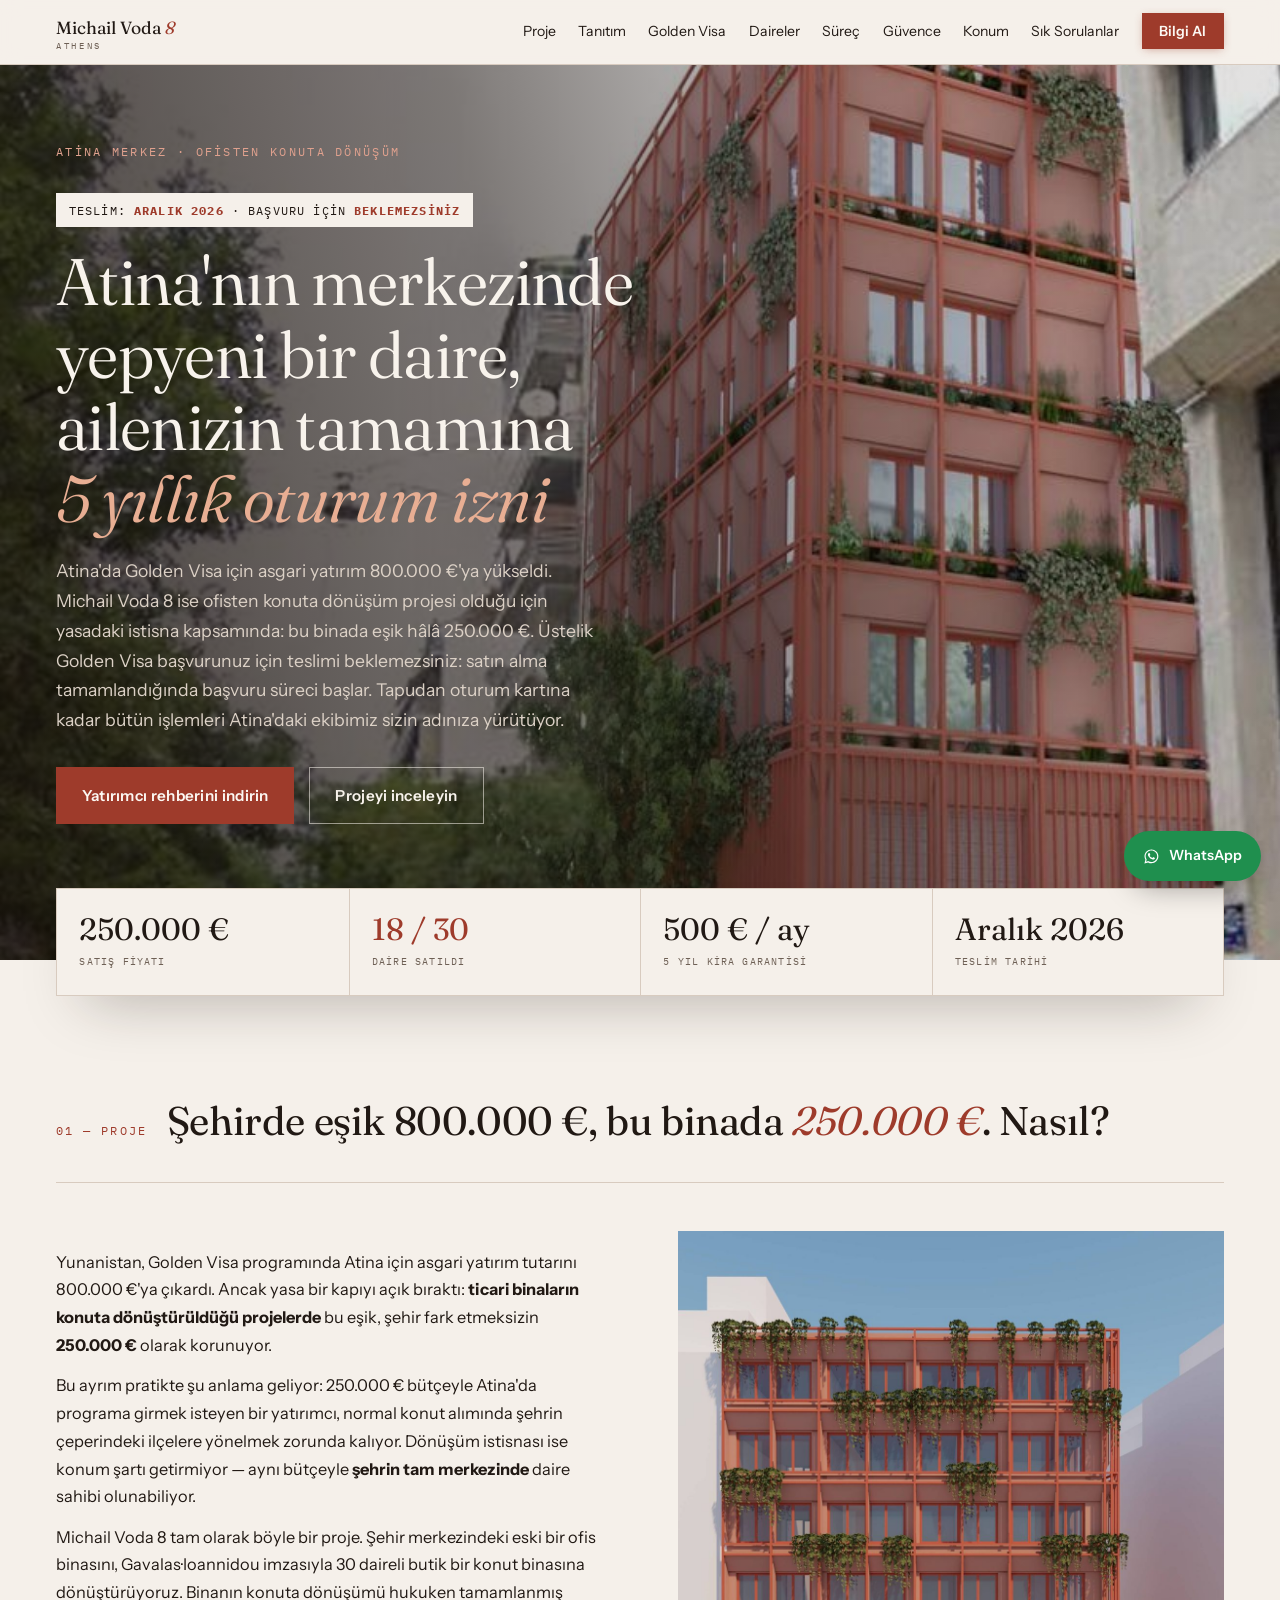
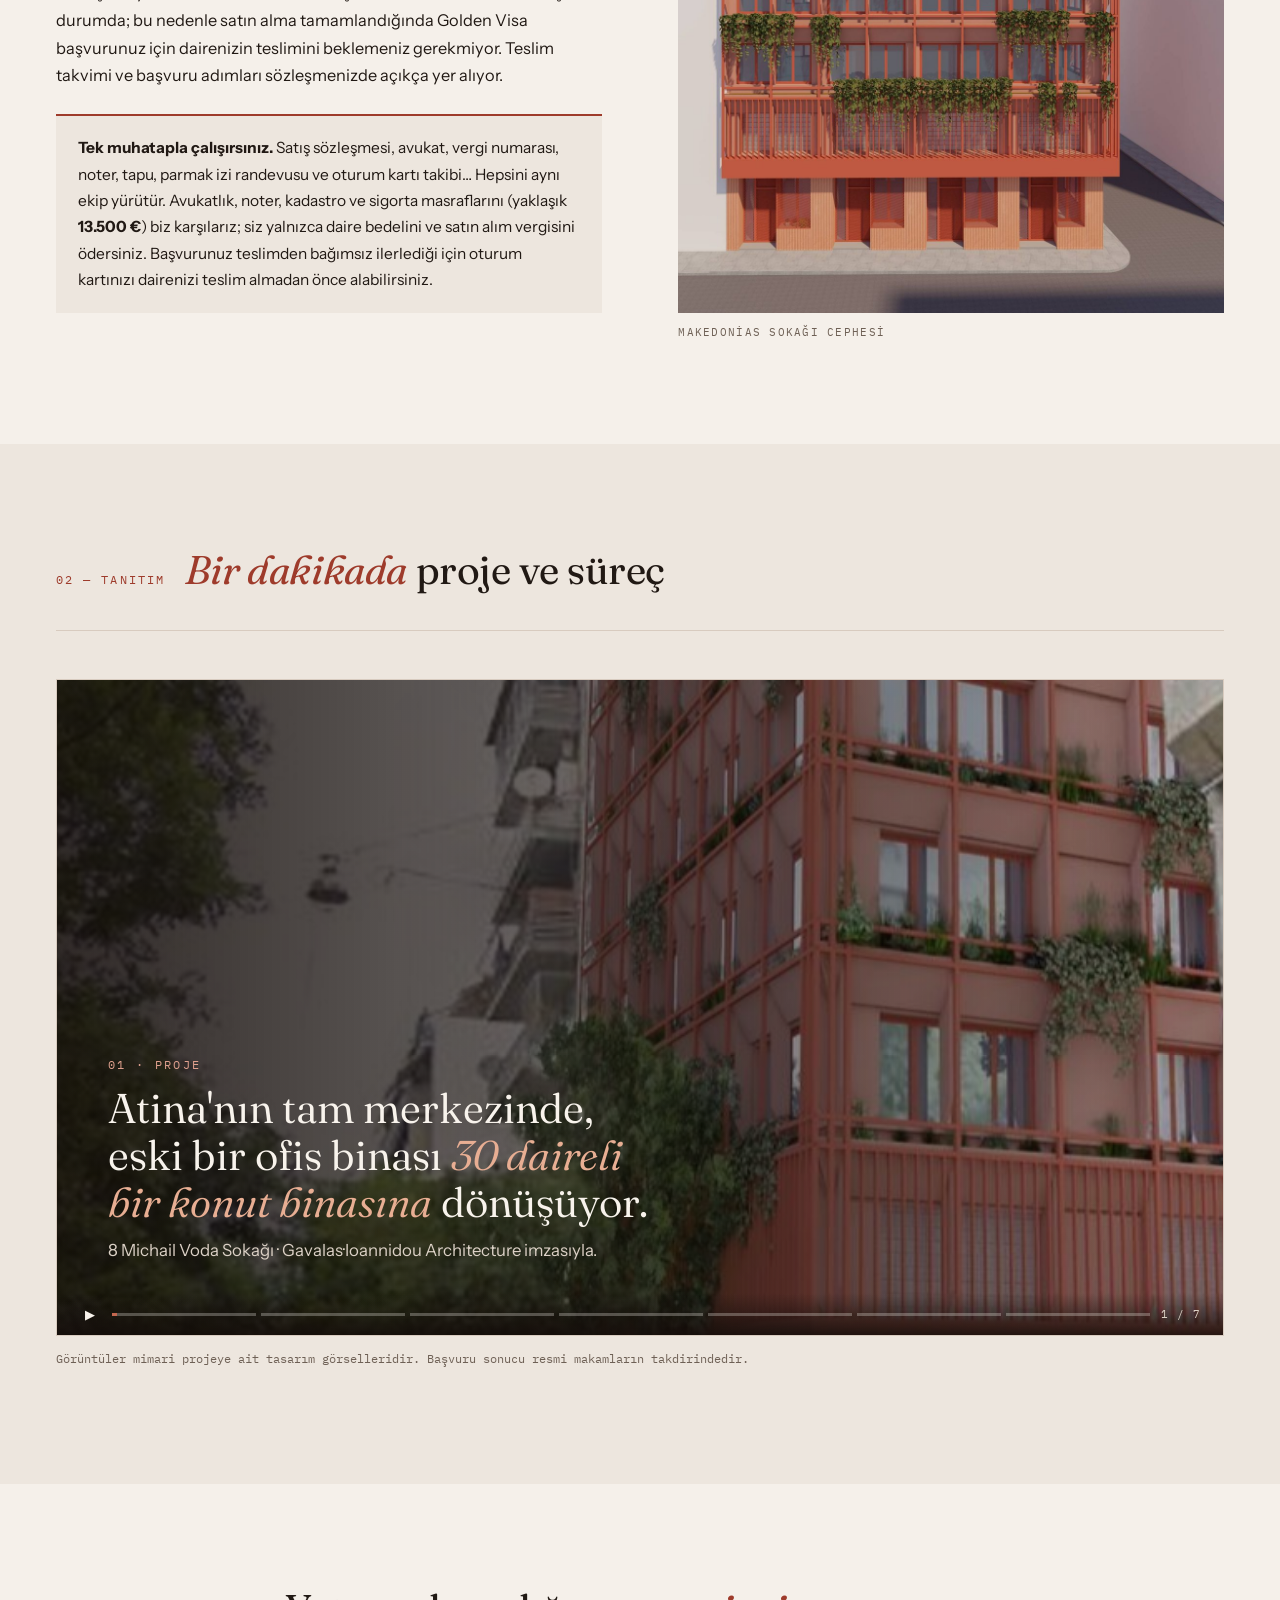
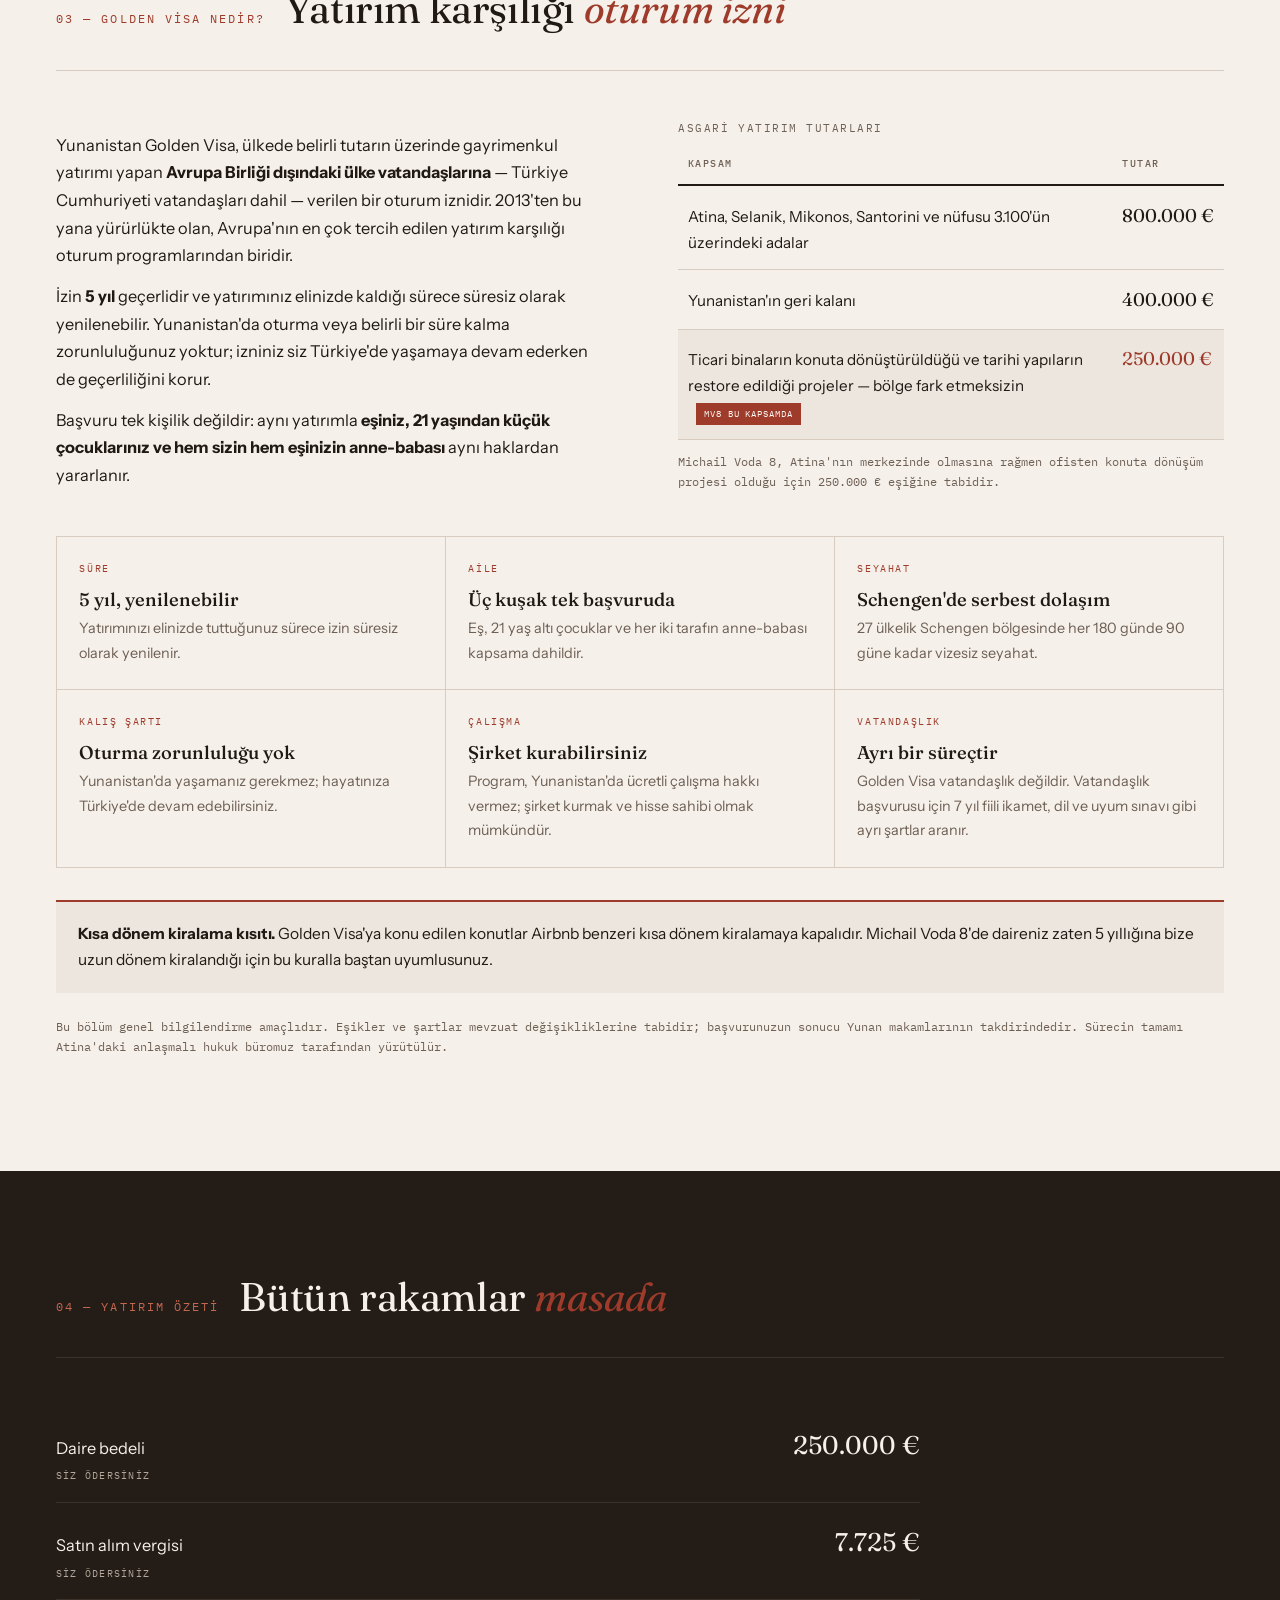
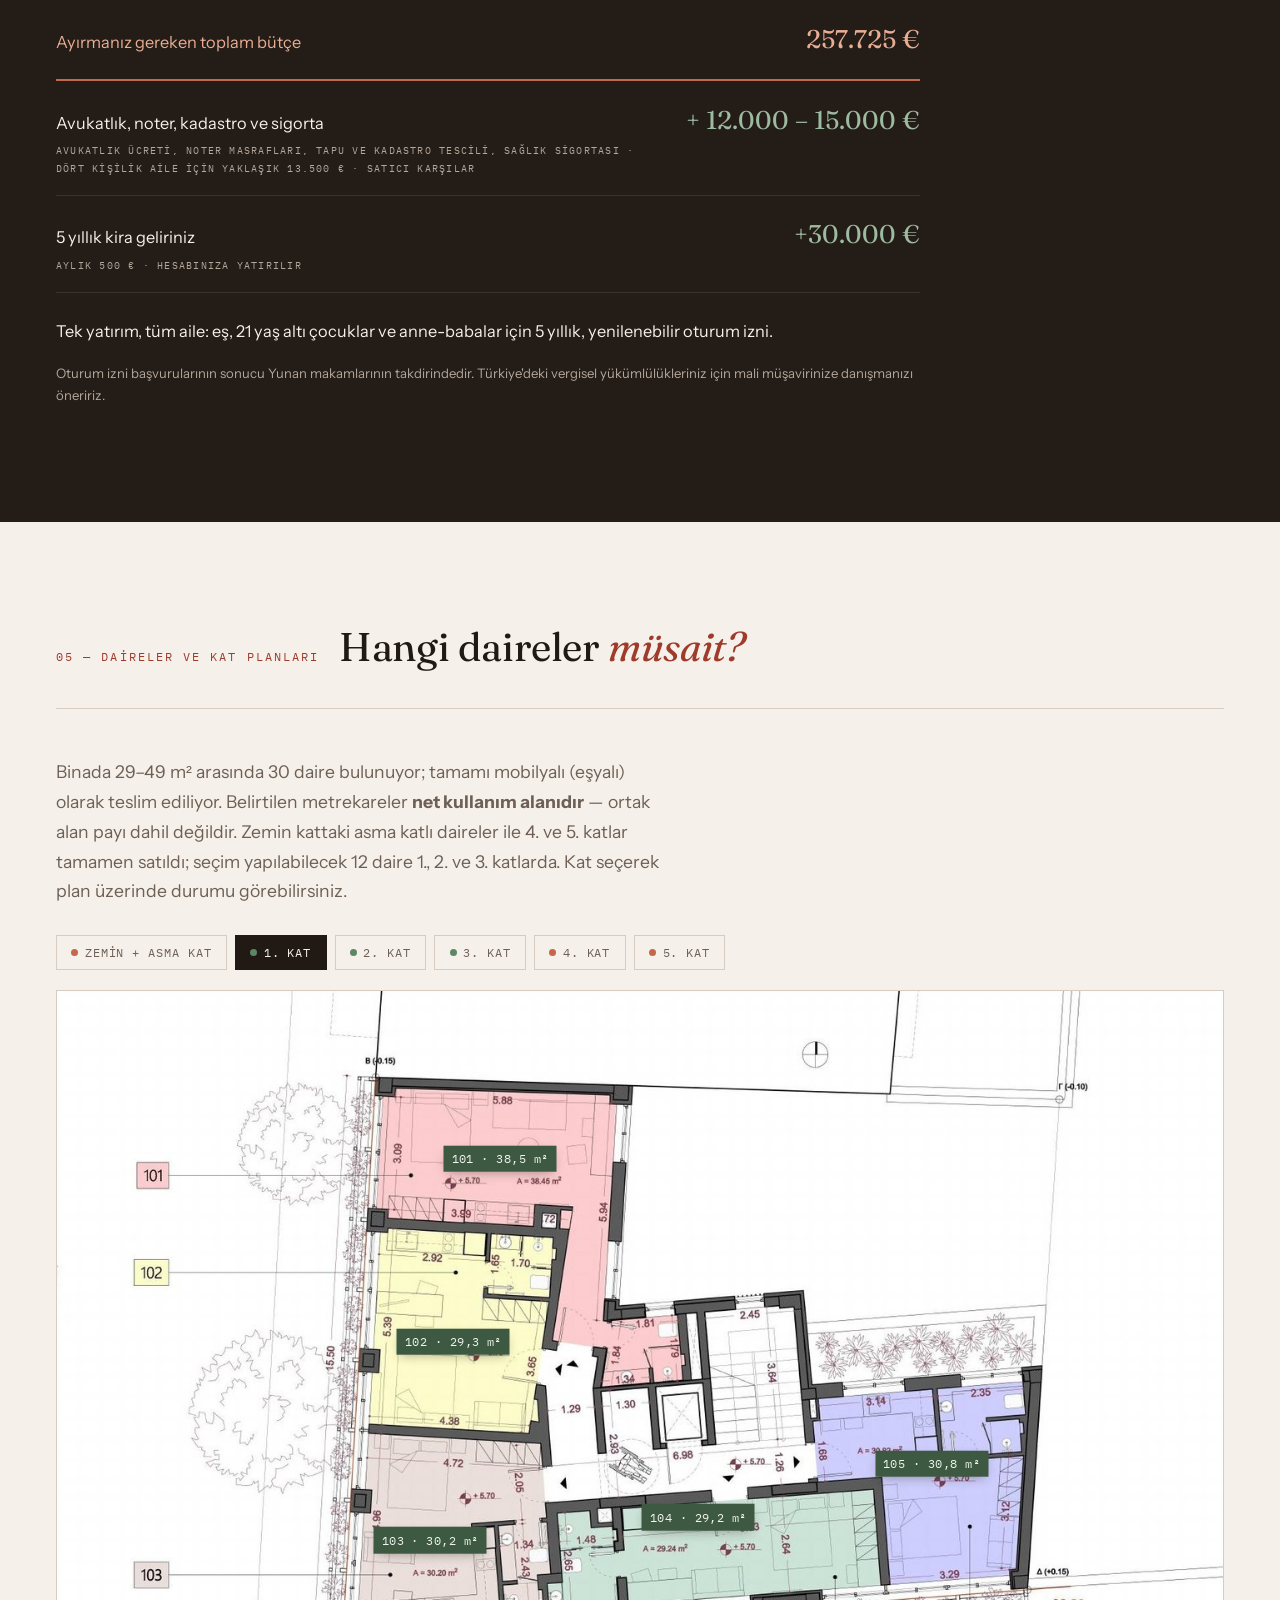
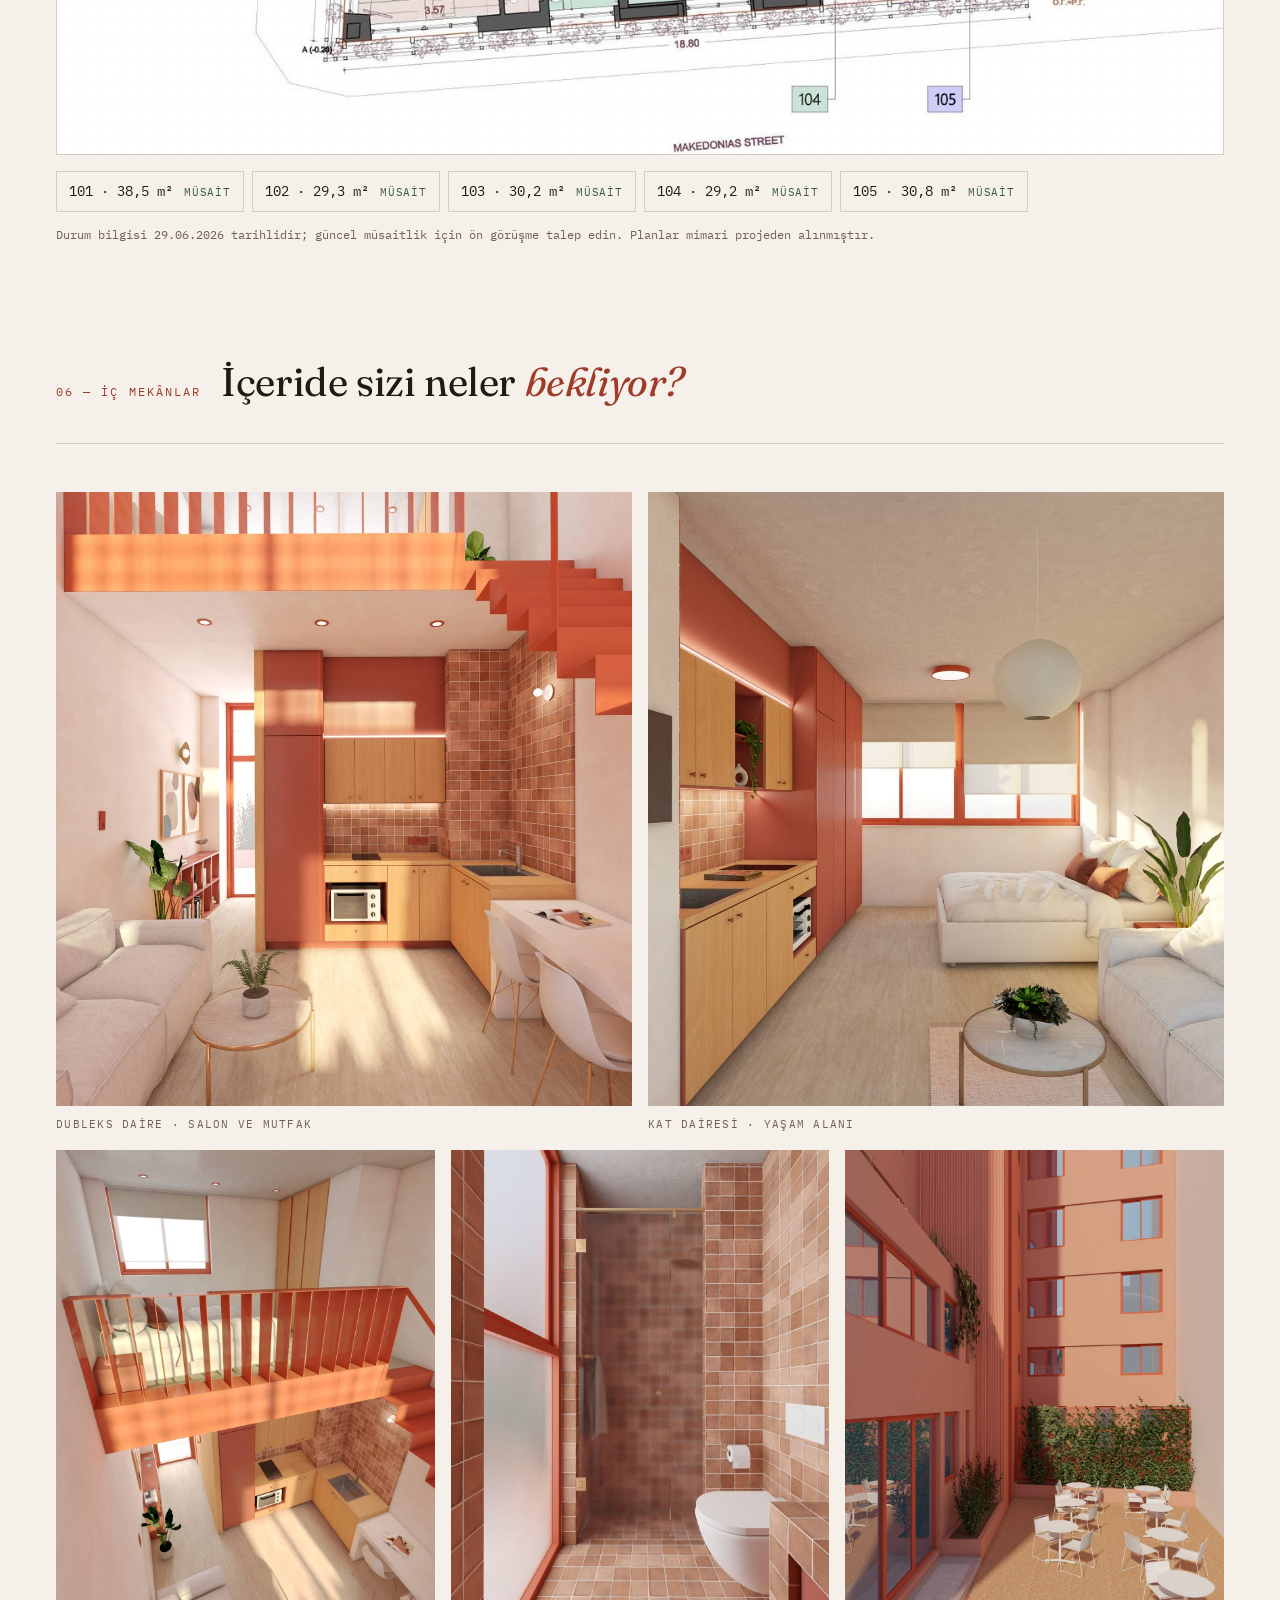
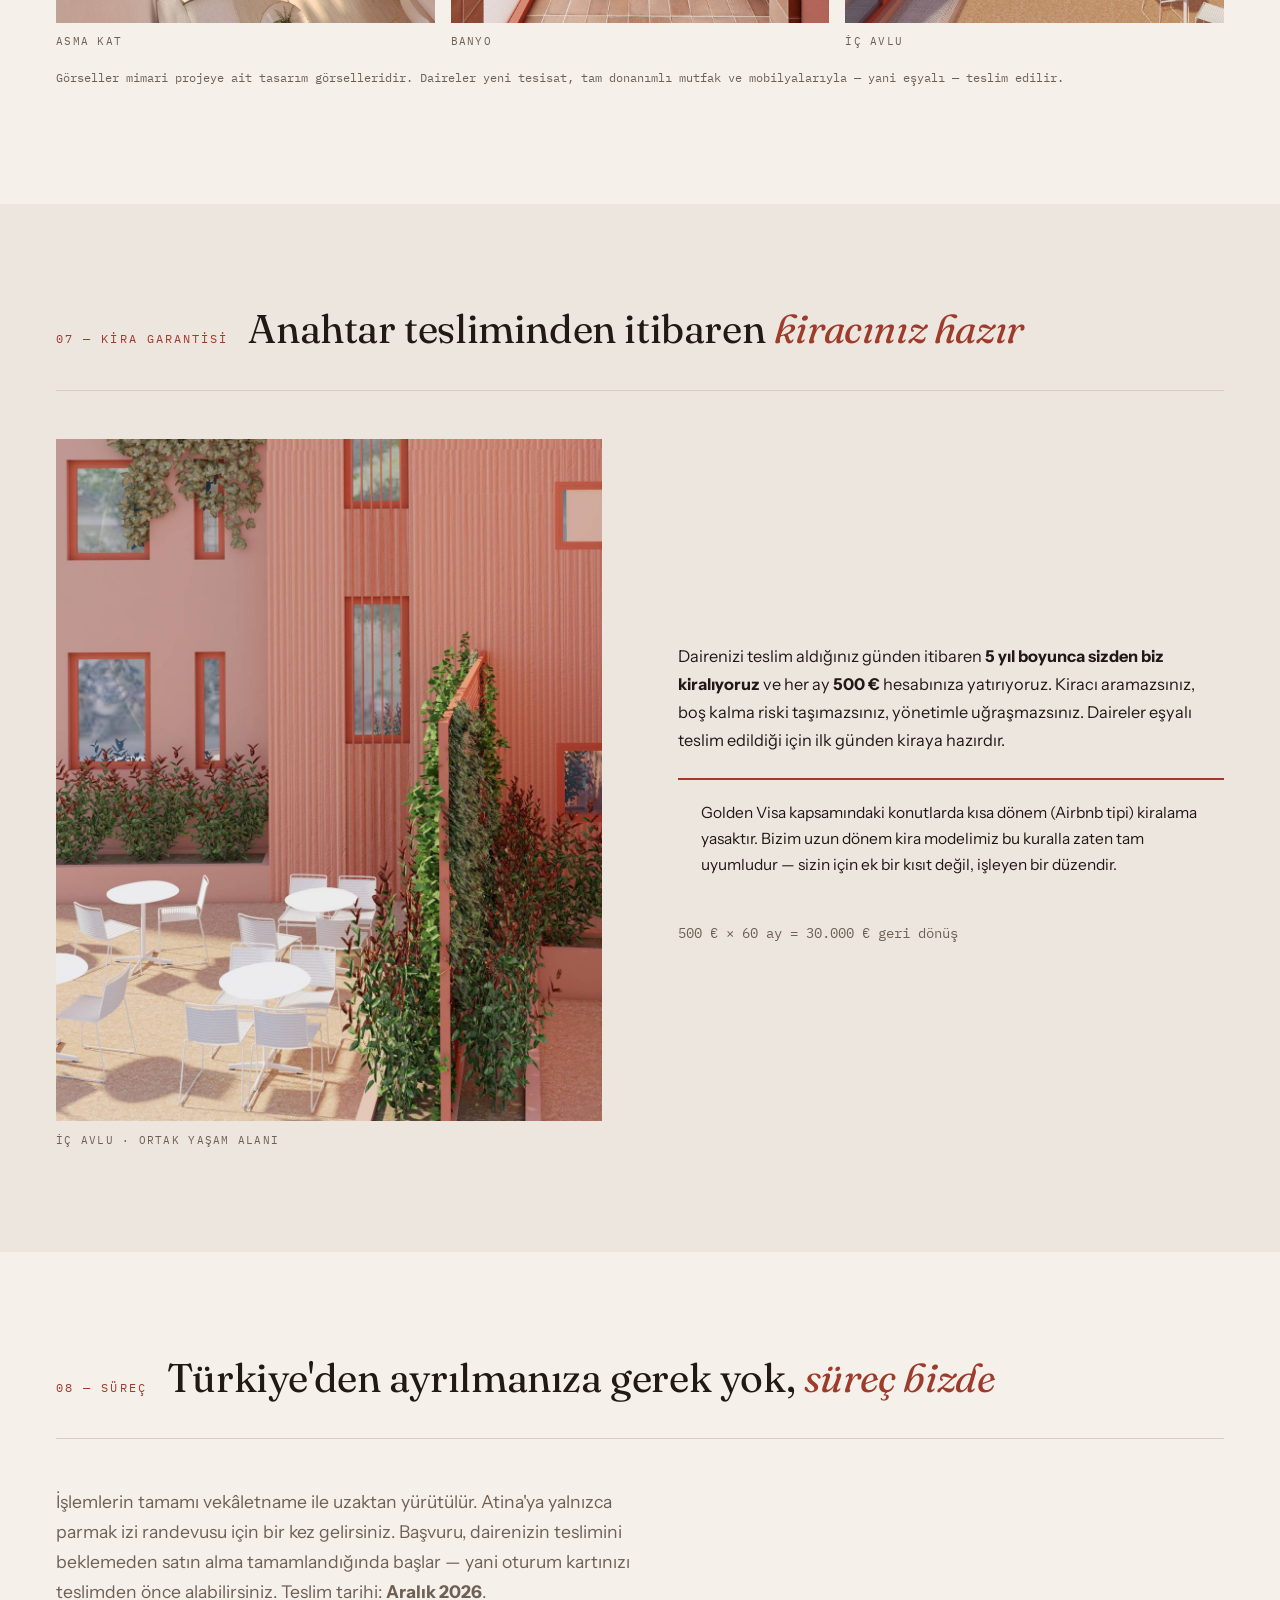
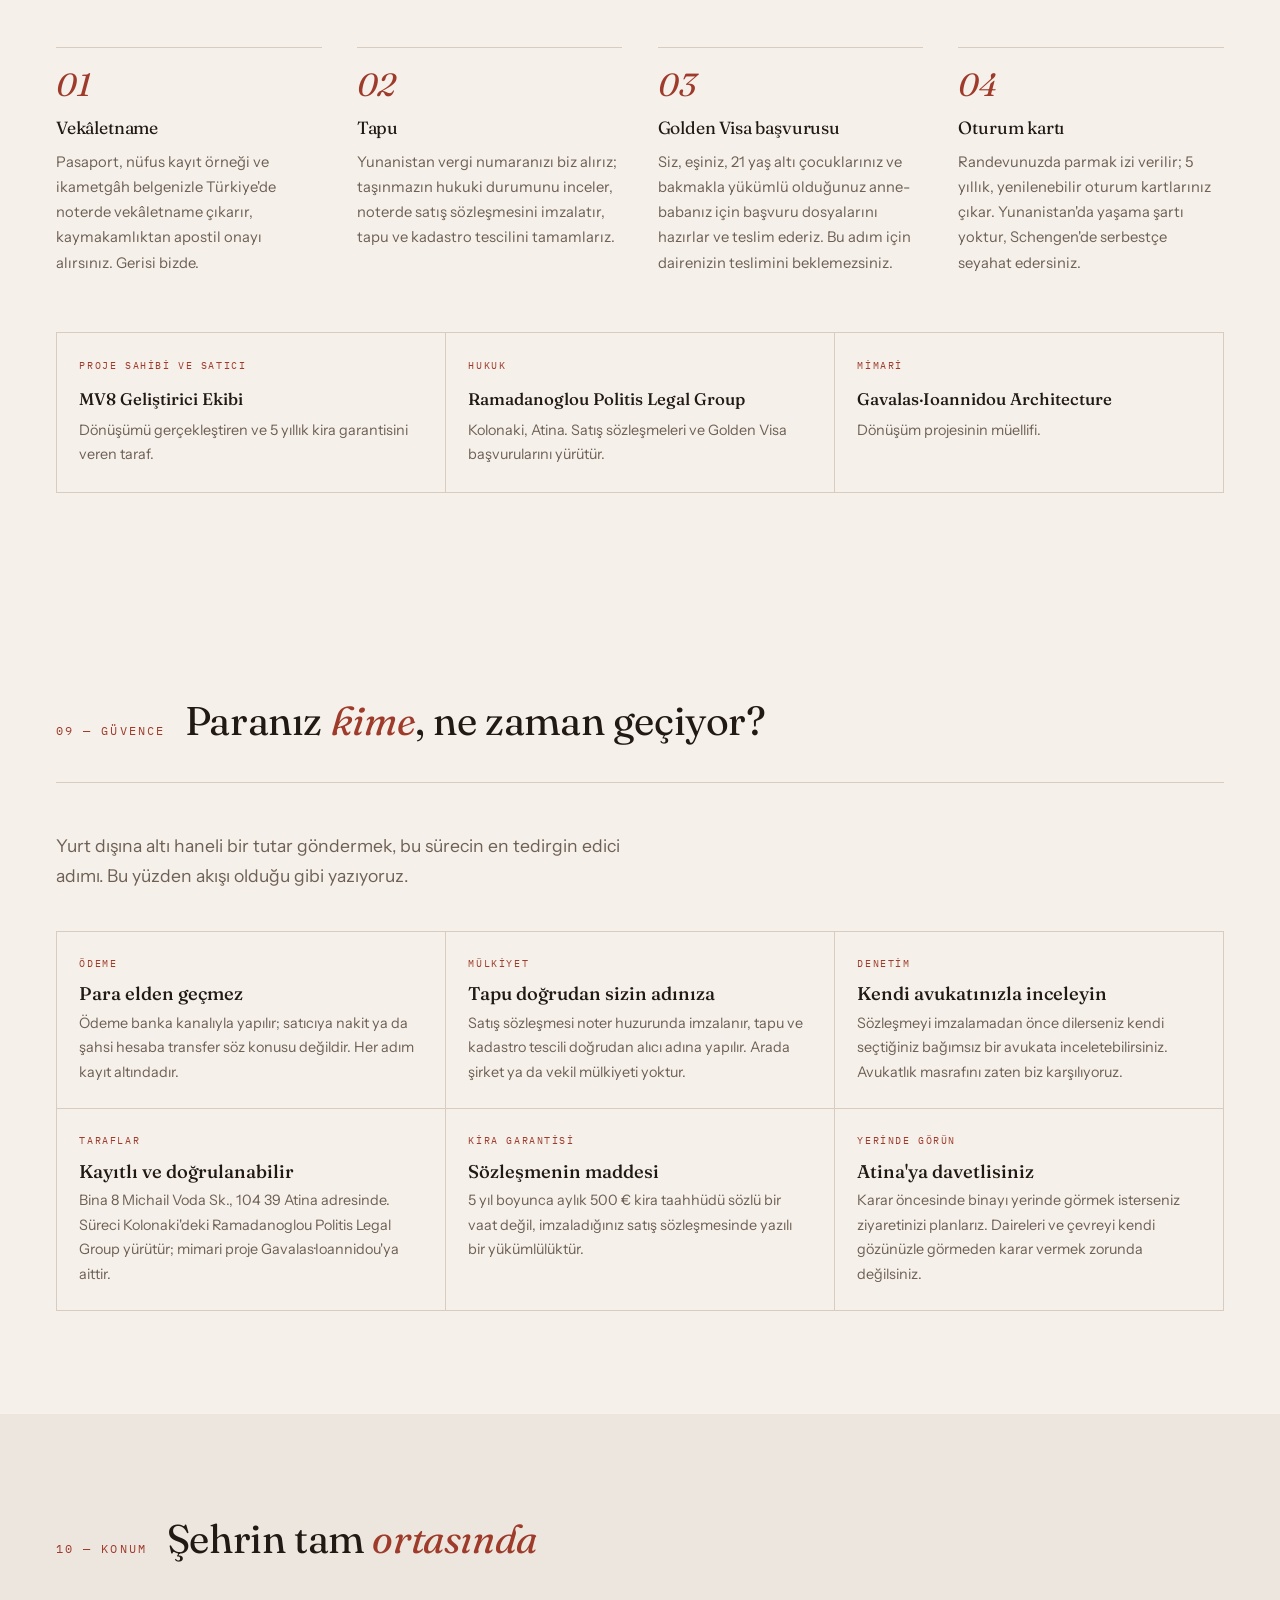
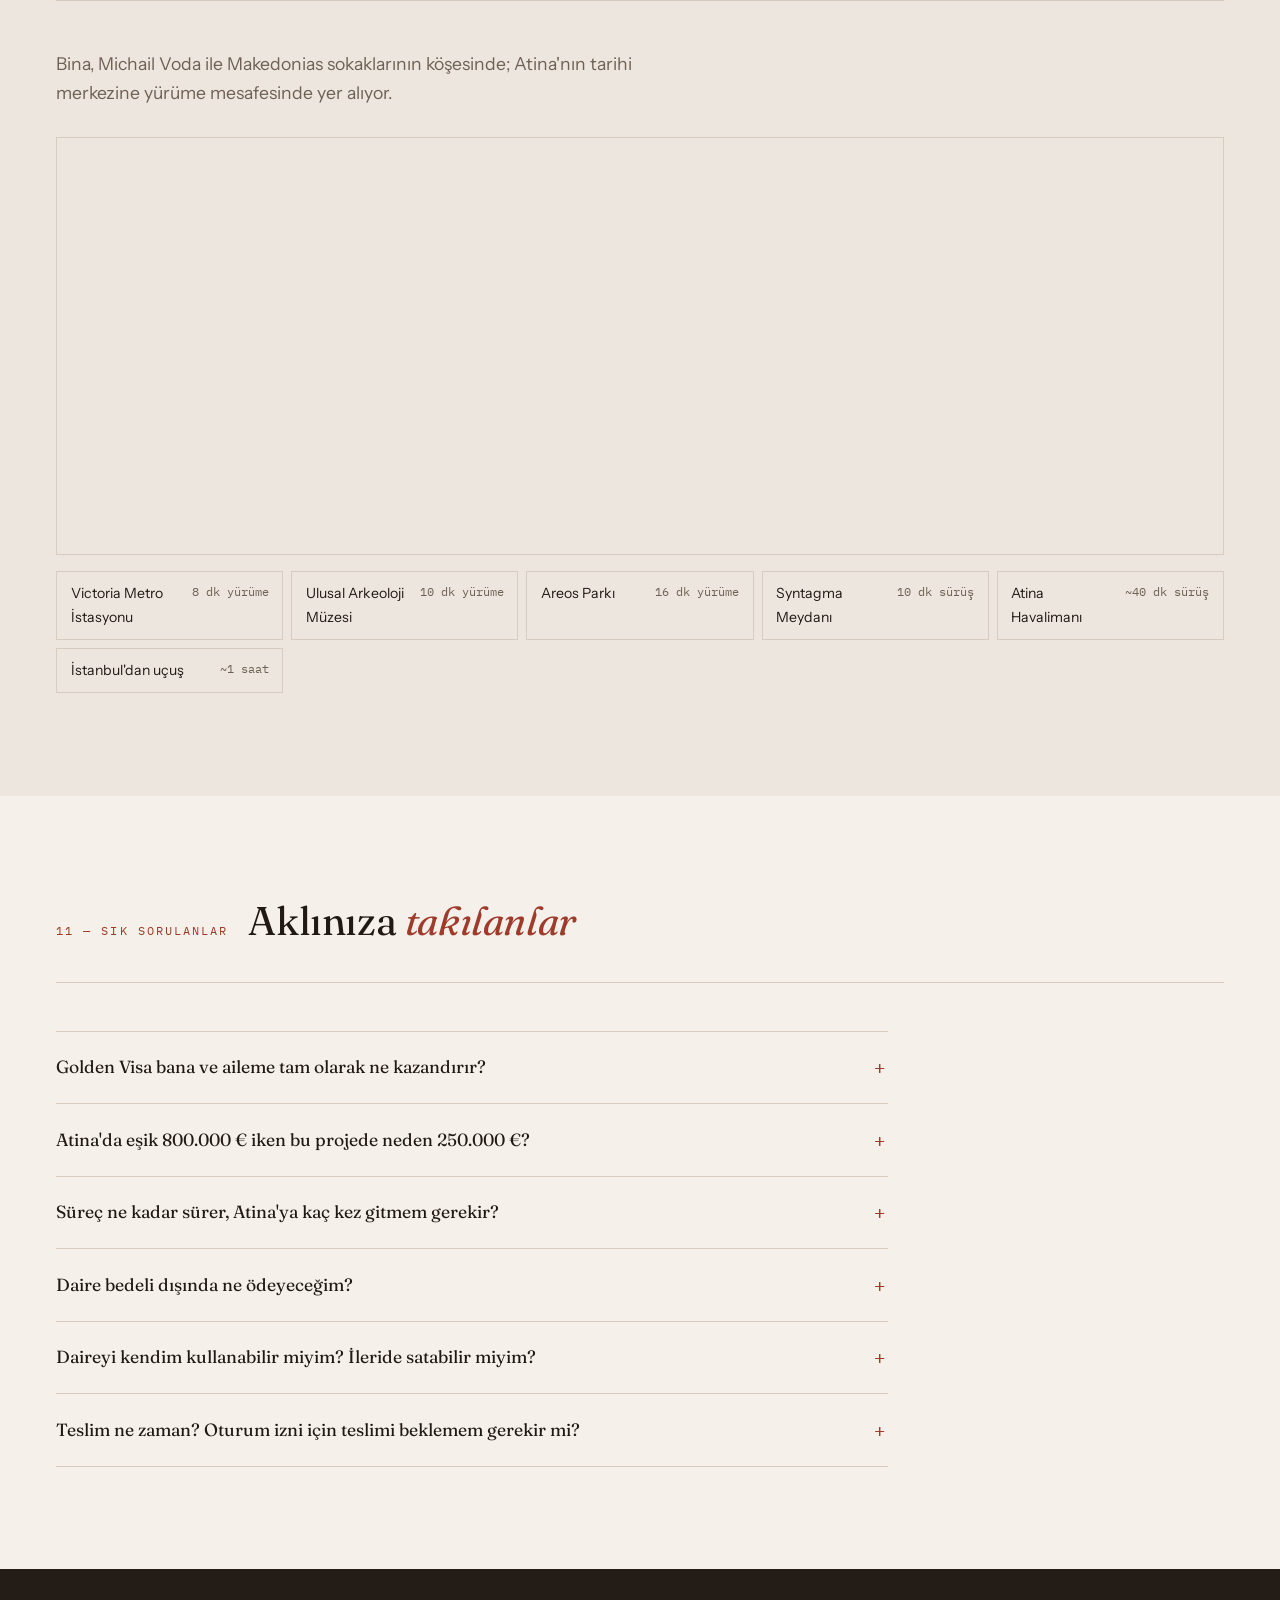
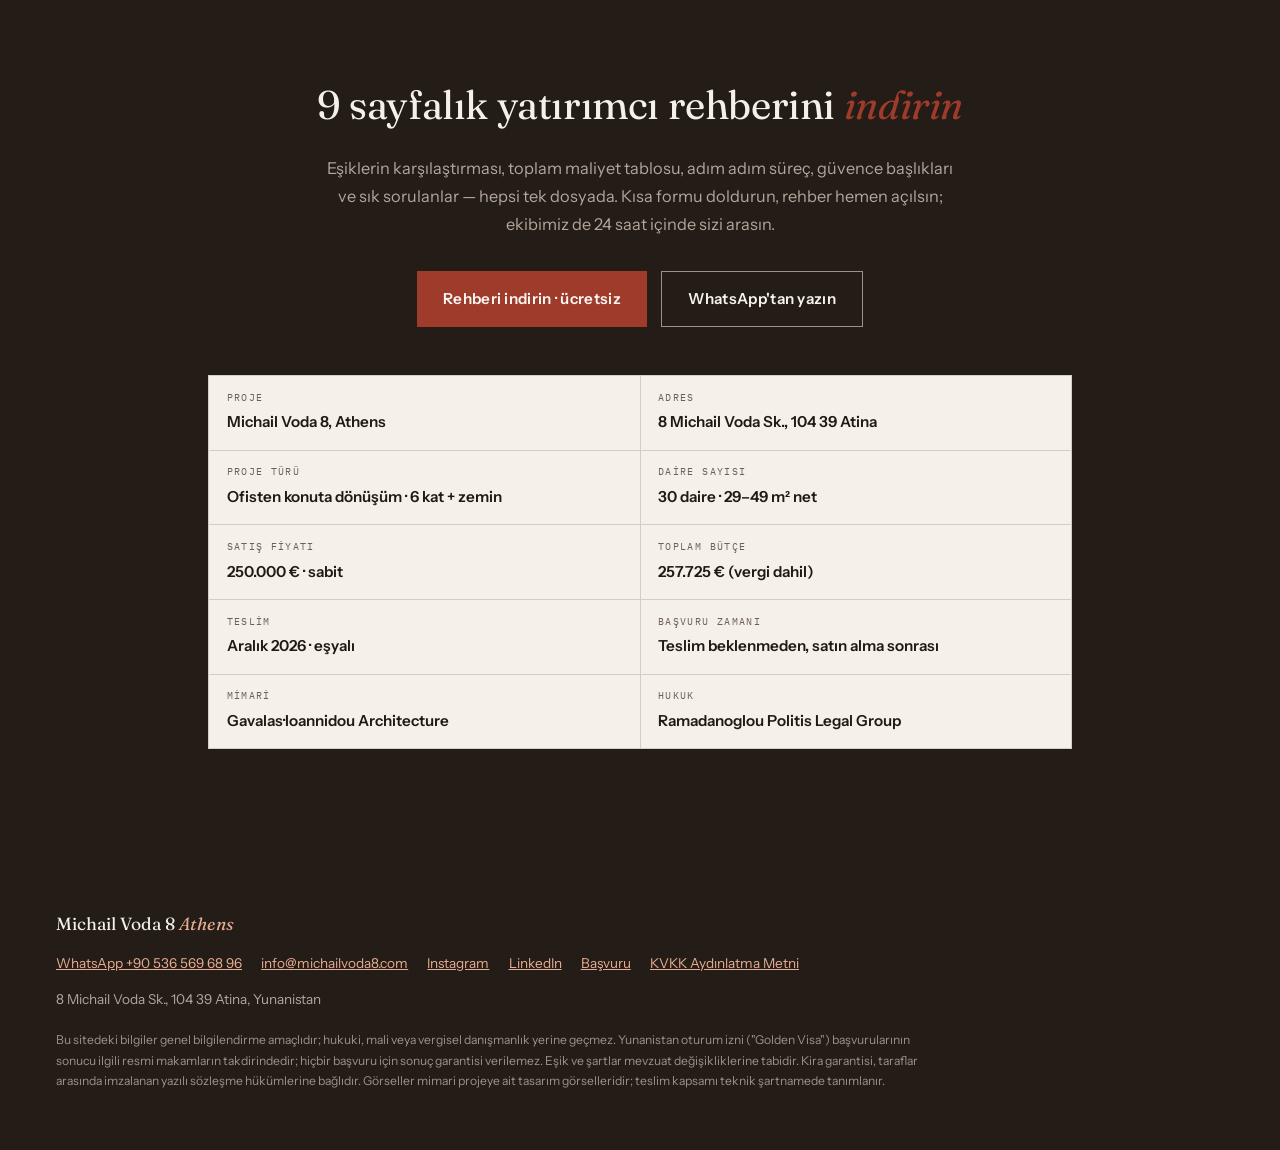
==== site/index.html @ 437bb581 "Metrekarelerin net kullanım alanı olduğunu belirt Mimardan teyit alındı: planlardaki m² değerleri ne" ====
<!DOCTYPE html>
<html lang="tr">
<head>
<meta charset="utf-8">
<meta name="viewport" content="width=device-width, initial-scale=1">
<title>Michail Voda 8, Athens — Atina'da 250.000 €'ya Daire ve Golden Visa</title>
<meta name="description" content="Atina'nın merkezinde, ofisten konuta dönüşen butik projede 250.000 €'ya yepyeni daireler. Tüm aile için 5 yıllık oturum izni başvurusu, 5 yıl kira garantisi. Golden Visa başvurusu için teslimi beklemenize gerek yok. Teslim: Aralık 2026.">
<meta name="facebook-domain-verification" content="x2npcxttmyaz19jj0onknpdrnw84j6">
<link rel="preconnect" href="https://fonts.gstatic.com" crossorigin>
<link rel="stylesheet" href="https://fonts.googleapis.com/css2?family=Fraunces:ital,opsz,wght@0,9..144,340..560;1,9..144,340..560&family=Instrument+Sans:wght@400;500;600&family=IBM+Plex+Mono:wght@400;500&display=swap">
<link rel="icon" href="data:image/svg+xml,%3Csvg xmlns='http://www.w3.org/2000/svg' viewBox='0 0 32 32'%3E%3Crect width='32' height='32' fill='%23241C17'/%3E%3Ctext x='16' y='23' font-family='Georgia,serif' font-style='italic' font-size='20' fill='%239E3B2B' text-anchor='middle'%3E8%3C/text%3E%3C/svg%3E">
<link rel="stylesheet" href="style.css">
<!-- Meta Pixel Code -->
<script>
!function(f,b,e,v,n,t,s)
{if(f.fbq)return;n=f.fbq=function(){n.callMethod?
n.callMethod.apply(n,arguments):n.queue.push(arguments)};
if(!f._fbq)f._fbq=n;n.push=n;n.loaded=!0;n.version='2.0';
n.queue=[];t=b.createElement(e);t.async=!0;
t.src=v;s=b.getElementsByTagName(e)[0];
s.parentNode.insertBefore(t,s)}(window, document,'script',
'https://connect.facebook.net/en_US/fbevents.js');
fbq('init', '1564731061789182');
fbq('track', 'PageView');
</script>
<!-- End Meta Pixel Code -->
<script src="pixel.js"></script>
<script src="google.js"></script>
<!-- TODO: GA4 / Google Tag Manager kodu buraya -->
</head>
<body>
<noscript><img height="1" width="1" style="display:none" alt="" src="https://www.facebook.com/tr?id=1564731061789182&ev=PageView&noscript=1"></noscript>

<nav>
  <div class="wrap">
    <a class="brand" href="#top">Michail Voda <span class="no">8</span><small>Athens</small></a>
    <ul>
      <li><a href="#proje">Proje</a></li>
      <li><a href="#film">Tanıtım</a></li>
      <li><a href="#goldenvisa">Golden Visa</a></li>
      <li><a href="#daireler">Daireler</a></li>
      <li><a href="#surec">Süreç</a></li>
      <li><a href="#guvence">Güvence</a></li>
      <li><a href="#konum">Konum</a></li>
      <li><a href="#sss">Sık Sorulanlar</a></li>
      <li><a class="nav-cta pulse" href="basvuru.html" data-open-form>Bilgi Al</a></li>
    </ul>
  </div>
</nav>

<header class="hero" id="top">
  <div class="hero-media">
    <img src="assets/hero.jpg" alt="Michail Voda 8 — Atina'da kiremit kırmızısı cepheli, bitkilerle kaplı konut binası" fetchpriority="high">
    <div class="hero-inner wrap">
      <p class="hero-kicker">Atina Merkez · Ofisten Konuta Dönüşüm</p>
      <p class="hero-badge">Teslim: <b>Aralık 2026</b> · Başvuru için <b>beklemezsiniz</b></p>
      <h1>Atina'nın merkezinde yepyeni bir daire, ailenizin tamamına <em>5 yıllık oturum izni</em></h1>
      <p class="lead">Atina'da Golden Visa için asgari yatırım 800.000 €'ya yükseldi. Michail Voda 8 ise ofisten konuta dönüşüm projesi olduğu için yasadaki istisna kapsamında: bu binada eşik hâlâ 250.000 €. Üstelik Golden Visa başvurunuz için teslimi beklemezsiniz: satın alma tamamlandığında başvuru süreci başlar. Tapudan oturum kartına kadar bütün işlemleri Atina'daki ekibimiz sizin adınıza yürütüyor.</p>
      <div class="cta-row">
        <button class="btn btn-primary" type="button" data-open-form>Yatırımcı rehberini indirin</button>
        <a class="btn btn-light" href="#proje">Projeyi inceleyin</a>
      </div>
    </div>
  </div>
</header>

<div class="kpis">
  <div class="wrap"><div>
    <div class="kpi"><b>250.000&nbsp;€</b><span>Satış fiyatı</span></div>
    <div class="kpi hot"><b>18&nbsp;/&nbsp;30</b><span>Daire satıldı</span></div>
    <div class="kpi"><b>500&nbsp;€&nbsp;/&nbsp;ay</b><span>5 yıl kira garantisi</span></div>
    <div class="kpi"><b>Aralık&nbsp;2026</b><span>Teslim tarihi</span></div>
  </div></div>
</div>

<section id="proje">
  <div class="wrap">
    <div class="sec-head"><span class="sec-no">01 — Proje</span><h2>Şehirde eşik 800.000&nbsp;€, bu binada <em>250.000&nbsp;€</em>. Nasıl?</h2></div>
    <div class="split">
      <div>
        <p>Yunanistan, Golden Visa programında Atina için asgari yatırım tutarını 800.000 €'ya çıkardı. Ancak yasa bir kapıyı açık bıraktı: <strong>ticari binaların konuta dönüştürüldüğü projelerde</strong> bu eşik, şehir fark etmeksizin <strong>250.000 €</strong> olarak korunuyor.</p>
        <p>Bu ayrım pratikte şu anlama geliyor: 250.000 € bütçeyle Atina'da programa girmek isteyen bir yatırımcı, normal konut alımında şehrin çeperindeki ilçelere yönelmek zorunda kalıyor. Dönüşüm istisnası ise konum şartı getirmiyor — aynı bütçeyle <strong>şehrin tam merkezinde</strong> daire sahibi olunabiliyor.</p>
        <p>Michail Voda 8 tam olarak böyle bir proje. Şehir merkezindeki eski bir ofis binasını, Gavalas·Ioannidou imzasıyla 30 daireli butik bir konut binasına dönüştürüyoruz. Binanın konuta dönüşümü hukuken tamamlanmış durumda; bu nedenle satın alma tamamlandığında Golden Visa başvurunuz için dairenizin teslimini beklemeniz gerekmiyor. Teslim takvimi ve başvuru adımları sözleşmenizde açıkça yer alıyor.</p>
        <div class="callout">
          <strong>Tek muhatapla çalışırsınız.</strong> Satış sözleşmesi, avukat, vergi numarası, noter, tapu, parmak izi randevusu ve oturum kartı takibi… Hepsini aynı ekip yürütür. Avukatlık, noter, kadastro ve sigorta masraflarını (yaklaşık <strong>13.500 €</strong>) biz karşılarız; siz yalnızca daire bedelini ve satın alım vergisini ödersiniz. Başvurunuz teslimden bağımsız ilerlediği için oturum kartınızı dairenizi teslim almadan önce alabilirsiniz.
        </div>
      </div>
      <figure>
        <img src="assets/cephe-2.jpg" alt="Michail Voda 8'in bitkilerle kaplı kiremit kırmızısı cephesi" loading="lazy">
        <figcaption>Makedonias Sokağı cephesi</figcaption>
      </figure>
    </div>
  </div>
</section>

<section id="film" style="background: var(--bg-deep);">
  <div class="wrap">
    <div class="sec-head"><span class="sec-no">02 — Tanıtım</span><h2><em>Bir dakikada</em> proje ve süreç</h2></div>
    <div class="player" id="player">
      <div class="scene" data-sure="7000">
        <img src="assets/hero.jpg" alt="Michail Voda 8 binası, Atina">
        <div class="scene-copy">
          <p class="scene-kicker">01 · Proje</p>
          <p class="scene-title">Atina'nın tam merkezinde, eski bir ofis binası <em>30 daireli bir konut binasına</em> dönüşüyor.</p>
          <p class="scene-sub">8 Michail Voda Sokağı · Gavalas·Ioannidou Architecture imzasıyla.</p>
        </div>
      </div>
      <div class="scene" data-sure="7500">
        <img src="assets/cephe-2.jpg" alt="Binanın yenilenen cephesi">
        <div class="scene-copy">
          <p class="scene-kicker">02 · Golden Visa eşiği</p>
          <p class="scene-big"><s>800.000 €</s> &nbsp;→&nbsp; <b>250.000 €</b></p>
          <p class="scene-sub">Atina'da eşik 800.000 €'ya yükseldi. Ticari binaların konuta dönüştürüldüğü projelerde ise 250.000 € olarak korunuyor — bu bina tam olarak o kapsamda.</p>
        </div>
      </div>
      <div class="scene" data-sure="7000">
        <img src="assets/daire-101.jpg" alt="Dairenin yaşam alanı">
        <div class="scene-copy">
          <p class="scene-kicker">03 · Daireler</p>
          <p class="scene-title">29–49 m², <em>eşyalı teslim</em>.</p>
          <p class="scene-sub">Yeni tesisat, tam donanımlı mutfak ve mobilyalarıyla; anahtarı aldığınız gün yaşamaya da kiraya da hazır.</p>
        </div>
      </div>
      <div class="scene plan" data-sure="7000">
        <img src="assets/plan-tipik.jpg" alt="Tipik kat planı">
        <div class="scene-copy">
          <p class="scene-kicker">04 · Müsaitlik</p>
          <p class="scene-big">18 <b>/ 30</b> satıldı</p>
          <p class="scene-sub">Zemin kat ile 4. ve 5. katlar tükendi. Seçim yapılabilecek 12 daire 1., 2. ve 3. katlarda.</p>
        </div>
      </div>
      <div class="scene" data-sure="7000">
        <img src="assets/avlu-2.jpg" alt="Binanın iç avlusu">
        <div class="scene-copy">
          <p class="scene-kicker">05 · Kira garantisi</p>
          <p class="scene-title">5 yıl boyunca ayda <em>500 €</em> — kirayı biz ödüyoruz.</p>
          <p class="scene-sub">Kiracı aramazsınız, boşluk riski taşımazsınız. Beş yılda toplam 30.000 € geri dönüş.</p>
        </div>
      </div>
      <div class="scene" data-sure="8000">
        <img src="assets/ic-2.jpg" alt="Daire içinden bir görünüm">
        <div class="scene-copy">
          <p class="scene-kicker">06 · Süreç</p>
          <p class="scene-title">Türkiye'den ayrılmanıza <em>gerek yok</em>.</p>
          <ul class="scene-steps">
            <li>Vekâletname</li><li>Tapu</li><li>Başvuru</li><li>Oturum kartı</li>
          </ul>
          <p class="scene-sub">İşlemleri Atina'daki ekibimiz yürütür; siz yalnızca parmak izi randevusu için bir kez gelirsiniz. Başvuru, teslim beklenmeden satın alma sonrası başlar.</p>
        </div>
      </div>
      <div class="scene" data-sure="8000">
        <img src="assets/cephe-1.jpg" alt="Michail Voda 8 cephesi">
        <div class="scene-copy">
          <p class="scene-kicker">07 · Teslim Aralık 2026</p>
          <p class="scene-title">Bir daire, ailenizin tamamına <em>5 yıllık oturum izni</em>.</p>
          <p class="scene-sub">Başvuru için teslimi beklemezsiniz — oturum kartınızı daire teslim edilmeden önce alabilirsiniz. Fiyat listesi ve süreç dosyası için: michailvoda8.com</p>
        </div>
      </div>
      <button class="player-play" type="button" id="playerPlay">
        <span class="disc"></span>
        <span class="lbl">Tanıtımı izleyin · 1 dk</span>
      </button>
      <div class="player-bar">
        <button class="player-btn" type="button" id="playerToggle" aria-label="Oynat / duraklat">❚❚</button>
        <div class="player-track" id="playerTrack"></div>
        <span class="player-count" id="playerCount">1 / 7</span>
      </div>
    </div>
    <p class="plan-note">Görüntüler mimari projeye ait tasarım görselleridir. Başvuru sonucu resmi makamların takdirindedir.</p>
  </div>
</section>

<section id="goldenvisa">
  <div class="wrap">
    <div class="sec-head"><span class="sec-no">03 — Golden Visa Nedir?</span><h2>Yatırım karşılığı <em>oturum izni</em></h2></div>
    <div class="split" style="align-items: start;">
      <div>
        <p>Yunanistan Golden Visa, ülkede belirli tutarın üzerinde gayrimenkul yatırımı yapan <strong>Avrupa Birliği dışındaki ülke vatandaşlarına</strong> — Türkiye Cumhuriyeti vatandaşları dahil — verilen bir oturum iznidir. 2013'ten bu yana yürürlükte olan, Avrupa'nın en çok tercih edilen yatırım karşılığı oturum programlarından biridir.</p>
        <p>İzin <strong>5 yıl</strong> geçerlidir ve yatırımınız elinizde kaldığı sürece süresiz olarak yenilenebilir. Yunanistan'da oturma veya belirli bir süre kalma zorunluluğunuz yoktur; izniniz siz Türkiye'de yaşamaya devam ederken de geçerliliğini korur.</p>
        <p>Başvuru tek kişilik değildir: aynı yatırımla <strong>eşiniz, 21 yaşından küçük çocuklarınız ve hem sizin hem eşinizin anne-babası</strong> aynı haklardan yararlanır.</p>
      </div>
      <div>
        <p class="mono" style="font-size:.68rem; letter-spacing:.14em; text-transform:uppercase; color:var(--ink-2); margin:0 0 .5rem;">Asgari yatırım tutarları</p>
        <div class="tablewrap">
          <table class="esik">
            <tr><th>Kapsam</th><th>Tutar</th></tr>
            <tr><td>Atina, Selanik, Mikonos, Santorini ve nüfusu 3.100'ün üzerindeki adalar</td><td class="tutar">800.000&nbsp;€</td></tr>
            <tr><td>Yunanistan'ın geri kalanı</td><td class="tutar">400.000&nbsp;€</td></tr>
            <tr class="bizim"><td>Ticari binaların konuta dönüştürüldüğü ve tarihi yapıların restore edildiği projeler — bölge fark etmeksizin<span class="rozet">MV8 bu kapsamda</span></td><td class="tutar">250.000&nbsp;€</td></tr>
          </table>
        </div>
        <p class="plan-note">Michail Voda 8, Atina'nın merkezinde olmasına rağmen ofisten konuta dönüşüm projesi olduğu için 250.000 € eşiğine tabidir.</p>
      </div>
    </div>

    <div class="facts">
      <div class="fact"><span class="f-t">Süre</span><b>5 yıl, yenilenebilir</b><p>Yatırımınızı elinizde tuttuğunuz sürece izin süresiz olarak yenilenir.</p></div>
      <div class="fact"><span class="f-t">Aile</span><b>Üç kuşak tek başvuruda</b><p>Eş, 21 yaş altı çocuklar ve her iki tarafın anne-babası kapsama dahildir.</p></div>
      <div class="fact"><span class="f-t">Seyahat</span><b>Schengen'de serbest dolaşım</b><p>27 ülkelik Schengen bölgesinde her 180 günde 90 güne kadar vizesiz seyahat.</p></div>
      <div class="fact"><span class="f-t">Kalış Şartı</span><b>Oturma zorunluluğu yok</b><p>Yunanistan'da yaşamanız gerekmez; hayatınıza Türkiye'de devam edebilirsiniz.</p></div>
      <div class="fact"><span class="f-t">Çalışma</span><b>Şirket kurabilirsiniz</b><p>Program, Yunanistan'da ücretli çalışma hakkı vermez; şirket kurmak ve hisse sahibi olmak mümkündür.</p></div>
      <div class="fact"><span class="f-t">Vatandaşlık</span><b>Ayrı bir süreçtir</b><p>Golden Visa vatandaşlık değildir. Vatandaşlık başvurusu için 7 yıl fiili ikamet, dil ve uyum sınavı gibi ayrı şartlar aranır.</p></div>
    </div>

    <div class="callout" style="margin-top:2rem;">
      <strong>Kısa dönem kiralama kısıtı.</strong> Golden Visa'ya konu edilen konutlar Airbnb benzeri kısa dönem kiralamaya kapalıdır. Michail Voda 8'de daireniz zaten 5 yıllığına bize uzun dönem kiralandığı için bu kuralla baştan uyumlusunuz.
    </div>
    <p class="plan-note">Bu bölüm genel bilgilendirme amaçlıdır. Eşikler ve şartlar mevzuat değişikliklerine tabidir; başvurunuzun sonucu Yunan makamlarının takdirindedir. Sürecin tamamı Atina'daki anlaşmalı hukuk büromuz tarafından yürütülür.</p>
  </div>
</section>

<section class="dark-sec">
  <div class="wrap">
    <div class="sec-head"><span class="sec-no">04 — Yatırım Özeti</span><h2>Bütün rakamlar <em>masada</em></h2></div>
    <div class="ledger">
      <div class="ledger-row"><div><span class="lbl">Daire bedeli</span><span class="who">Siz ödersiniz</span></div><span class="amt">250.000&nbsp;€</span></div>
      <div class="ledger-row"><div><span class="lbl">Satın alım vergisi</span><span class="who">Siz ödersiniz</span></div><span class="amt">7.725&nbsp;€</span></div>
      <div class="ledger-row total"><div><span class="lbl">Ayırmanız gereken toplam bütçe</span></div><span class="amt">257.725&nbsp;€</span></div>
      <div class="ledger-row plus"><div><span class="lbl">Avukatlık, noter, kadastro ve sigorta</span><span class="who">Avukatlık ücreti, noter masrafları, tapu ve kadastro tescili, sağlık sigortası · dört kişilik aile için yaklaşık 13.500&nbsp;€ · satıcı karşılar</span></div><span class="amt">+&nbsp;12.000&nbsp;–&nbsp;15.000&nbsp;€</span></div>
      <div class="ledger-row plus"><div><span class="lbl">5 yıllık kira geliriniz</span><span class="who">Aylık 500&nbsp;€ · hesabınıza yatırılır</span></div><span class="amt">+30.000&nbsp;€</span></div>
    </div>
    <p style="margin-top:1.6rem; max-width:54rem;">Tek yatırım, tüm aile: eş, 21 yaş altı çocuklar ve anne-babalar için 5 yıllık, yenilenebilir oturum izni.</p>
    <p class="fine" style="margin-top:1rem;">Oturum izni başvurularının sonucu Yunan makamlarının takdirindedir. Türkiye'deki vergisel yükümlülükleriniz için mali müşavirinize danışmanızı öneririz.</p>
  </div>
</section>

<section id="daireler">
  <div class="wrap">
    <div class="sec-head"><span class="sec-no">05 — Daireler ve Kat Planları</span><h2>Hangi daireler <em>müsait?</em></h2></div>
    <p class="lead" style="margin-bottom:1.8rem;">Binada 29–49 m² arasında 30 daire bulunuyor; tamamı mobilyalı (eşyalı) olarak teslim ediliyor. Belirtilen metrekareler <b>net kullanım alanıdır</b> — ortak alan payı dahil değildir. Zemin kattaki asma katlı daireler ile 4. ve 5. katlar tamamen satıldı; seçim yapılabilecek 12 daire 1., 2. ve 3. katlarda. Kat seçerek plan üzerinde durumu görebilirsiniz.</p>
    <div class="plan-tabs" role="tablist" id="planTabs"></div>
    <div class="plan-stage" id="planStage">
      <img id="planImg" src="assets/plan-tipik.jpg" alt="Kat planı — daire yerleşimi">
    </div>
    <div class="plan-legend" id="planLegend"></div>
    <p class="plan-note">Durum bilgisi 29.06.2026 tarihlidir; güncel müsaitlik için ön görüşme talep edin. Planlar mimari projeden alınmıştır.</p>
  </div>
</section>

<section style="padding-top: 0;">
  <div class="wrap">
    <div class="sec-head"><span class="sec-no">06 — İç Mekânlar</span><h2>İçeride sizi neler <em>bekliyor?</em></h2></div>
    <div class="gallery">
      <figure class="big"><img src="assets/daire-001.jpg" alt="Asma katlı dubleks dairenin salonu ve mutfağı" loading="lazy"><figcaption>Dubleks daire · salon ve mutfak</figcaption></figure>
      <figure class="big"><img src="assets/daire-101.jpg" alt="Kat dairesinin yaşam alanı" loading="lazy"><figcaption>Kat dairesi · yaşam alanı</figcaption></figure>
      <figure><img src="assets/asma-kat.jpg" alt="Asma kattaki uyku alanı" loading="lazy"><figcaption>Asma kat</figcaption></figure>
      <figure><img src="assets/banyo.jpg" alt="Terracotta fayanslı banyo" loading="lazy"><figcaption>Banyo</figcaption></figure>
      <figure><img src="assets/avlu-1.jpg" alt="Binanın iç avlusundaki oturma alanları" loading="lazy"><figcaption>İç avlu</figcaption></figure>
    </div>
    <p class="mono" style="font-size:.74rem; color: var(--ink-2); margin-top: 1.1rem;">Görseller mimari projeye ait tasarım görselleridir. Daireler yeni tesisat, tam donanımlı mutfak ve mobilyalarıyla — yani eşyalı — teslim edilir.</p>
  </div>
</section>

<section id="kira" style="background: var(--bg-deep);">
  <div class="wrap">
    <div class="sec-head"><span class="sec-no">07 — Kira Garantisi</span><h2>Anahtar tesliminden itibaren <em>kiracınız hazır</em></h2></div>
    <div class="split">
      <figure>
        <img src="assets/avlu-2.jpg" alt="Michail Voda 8'in yeşillendirilmiş iç avlusu" loading="lazy">
        <figcaption>İç avlu · ortak yaşam alanı</figcaption>
      </figure>
      <div>
        <p>Dairenizi teslim aldığınız günden itibaren <strong>5 yıl boyunca sizden biz kiralıyoruz</strong> ve her ay <strong>500 €</strong> hesabınıza yatırıyoruz. Kiracı aramazsınız, boş kalma riski taşımazsınız, yönetimle uğraşmazsınız. Daireler eşyalı teslim edildiği için ilk günden kiraya hazırdır.</p>
        <div class="callout">Golden Visa kapsamındaki konutlarda kısa dönem (Airbnb tipi) kiralama yasaktır. Bizim uzun dönem kira modelimiz bu kuralla zaten tam uyumludur — sizin için ek bir kısıt değil, işleyen bir düzendir.</div>
        <p class="mono" style="font-size:.85rem; color: var(--ink-2);">500&nbsp;€ × 60 ay = 30.000&nbsp;€ geri dönüş</p>
      </div>
    </div>
  </div>
</section>

<section id="surec">
  <div class="wrap">
    <div class="sec-head"><span class="sec-no">08 — Süreç</span><h2>Türkiye'den ayrılmanıza gerek yok, <em>süreç bizde</em></h2></div>
    <p class="lead" style="margin-bottom: 2.5rem;">İşlemlerin tamamı vekâletname ile uzaktan yürütülür. Atina'ya yalnızca parmak izi randevusu için bir kez gelirsiniz. Başvuru, dairenizin teslimini beklemeden satın alma tamamlandığında başlar — yani oturum kartınızı teslimden önce alabilirsiniz. Teslim tarihi: <strong>Aralık 2026</strong>.</p>
    <ol class="steps">
      <li><h3>Vekâletname</h3><p>Pasaport, nüfus kayıt örneği ve ikametgâh belgenizle Türkiye'de noterde vekâletname çıkarır, kaymakamlıktan apostil onayı alırsınız. Gerisi bizde.</p></li>
      <li><h3>Tapu</h3><p>Yunanistan vergi numaranızı biz alırız; taşınmazın hukuki durumunu inceler, noterde satış sözleşmesini imzalatır, tapu ve kadastro tescilini tamamlarız.</p></li>
      <li><h3>Golden Visa başvurusu</h3><p>Siz, eşiniz, 21 yaş altı çocuklarınız ve bakmakla yükümlü olduğunuz anne-babanız için başvuru dosyalarını hazırlar ve teslim ederiz. Bu adım için dairenizin teslimini beklemezsiniz.</p></li>
      <li><h3>Oturum kartı</h3><p>Randevunuzda parmak izi verilir; 5 yıllık, yenilenebilir oturum kartlarınız çıkar. Yunanistan'da yaşama şartı yoktur, Schengen'de serbestçe seyahat edersiniz.</p></li>
    </ol>
    <div class="roles" style="margin-top: 3.5rem;">
      <div class="role"><span class="r-t">Proje Sahibi ve Satıcı</span><b>MV8 Geliştirici Ekibi</b><p>Dönüşümü gerçekleştiren ve 5 yıllık kira garantisini veren taraf.</p></div>
      <div class="role"><span class="r-t">Hukuk</span><b>Ramadanoglou Politis Legal Group</b><p>Kolonaki, Atina. Satış sözleşmeleri ve Golden Visa başvurularını yürütür.</p></div>
      <div class="role"><span class="r-t">Mimari</span><b>Gavalas·Ioannidou Architecture</b><p>Dönüşüm projesinin müellifi.</p></div>
    </div>
  </div>
</section>

<section id="guvence">
  <div class="wrap">
    <div class="sec-head"><span class="sec-no">09 — Güvence</span><h2>Paranız <em>kime</em>, ne zaman geçiyor?</h2></div>
    <p class="lead" style="margin-bottom: 2.5rem;">Yurt dışına altı haneli bir tutar göndermek, bu sürecin en tedirgin edici adımı. Bu yüzden akışı olduğu gibi yazıyoruz.</p>
    <div class="facts">
      <div class="fact"><span class="f-t">Ödeme</span><b>Para elden geçmez</b><p>Ödeme banka kanalıyla yapılır; satıcıya nakit ya da şahsi hesaba transfer söz konusu değildir. Her adım kayıt altındadır.</p></div>
      <div class="fact"><span class="f-t">Mülkiyet</span><b>Tapu doğrudan sizin adınıza</b><p>Satış sözleşmesi noter huzurunda imzalanır, tapu ve kadastro tescili doğrudan alıcı adına yapılır. Arada şirket ya da vekil mülkiyeti yoktur.</p></div>
      <div class="fact"><span class="f-t">Denetim</span><b>Kendi avukatınızla inceleyin</b><p>Sözleşmeyi imzalamadan önce dilerseniz kendi seçtiğiniz bağımsız bir avukata inceletebilirsiniz. Avukatlık masrafını zaten biz karşılıyoruz.</p></div>
      <div class="fact"><span class="f-t">Taraflar</span><b>Kayıtlı ve doğrulanabilir</b><p>Bina 8 Michail Voda Sk., 104 39 Atina adresinde. Süreci Kolonaki'deki Ramadanoglou Politis Legal Group yürütür; mimari proje Gavalas·Ioannidou'ya aittir.</p></div>
      <div class="fact"><span class="f-t">Kira garantisi</span><b>Sözleşmenin maddesi</b><p>5 yıl boyunca aylık 500 € kira taahhüdü sözlü bir vaat değil, imzaladığınız satış sözleşmesinde yazılı bir yükümlülüktür.</p></div>
      <div class="fact"><span class="f-t">Yerinde görün</span><b>Atina'ya davetlisiniz</b><p>Karar öncesinde binayı yerinde görmek isterseniz ziyaretinizi planlarız. Daireleri ve çevreyi kendi gözünüzle görmeden karar vermek zorunda değilsiniz.</p></div>
    </div>
  </div>
</section>

<section id="konum" style="background: var(--bg-deep);">
  <div class="wrap">
    <div class="sec-head"><span class="sec-no">10 — Konum</span><h2>Şehrin tam <em>ortasında</em></h2></div>
    <p class="lead" style="margin-bottom: 1.8rem;">Bina, Michail Voda ile Makedonias sokaklarının köşesinde; Atina'nın tarihi merkezine yürüme mesafesinde yer alıyor.</p>
    <div class="mapwrap">
      <iframe src="https://www.google.com/maps?q=37.989869,23.725011&hl=tr&z=17&output=embed" title="Michail Voda 8 konumu — harita" loading="lazy" referrerpolicy="no-referrer-when-downgrade" allowfullscreen></iframe>
    </div>
    <div class="poi">
      <div>Victoria Metro İstasyonu <span>8 dk yürüme</span></div>
      <div>Ulusal Arkeoloji Müzesi <span>10 dk yürüme</span></div>
      <div>Areos Parkı <span>16 dk yürüme</span></div>
      <div>Syntagma Meydanı <span>10 dk sürüş</span></div>
      <div>Atina Havalimanı <span>~40 dk sürüş</span></div>
      <div>İstanbul'dan uçuş <span>~1 saat</span></div>
    </div>
  </div>
</section>

<section id="sss">
  <div class="wrap">
    <div class="sec-head"><span class="sec-no">11 — Sık Sorulanlar</span><h2>Aklınıza <em>takılanlar</em></h2></div>
    <div class="faq">
      <details>
        <summary>Golden Visa bana ve aileme tam olarak ne kazandırır?</summary>
        <p>5 yıllık, süresi dolunca yenilenebilen bir Yunanistan oturum izni. Kapsama siz, eşiniz, 21 yaşından küçük çocuklarınız ve her iki tarafın bakmakla yükümlü olduğu anne-babalar girer. Schengen ülkelerinde vizesiz dolaşırsınız; Yunanistan'da yaşama zorunluluğunuz yoktur. Bu bir oturum iznidir, vatandaşlık değildir; başvurunun sonucu Yunan makamlarının takdirindedir.</p>
      </details>
      <details>
        <summary>Atina'da eşik 800.000 € iken bu projede neden 250.000 €?</summary>
        <p>Yasa, ticari binaların konuta dönüştürüldüğü projeler için 250.000 €'luk eşiği korudu. Michail Voda 8 eski bir ofis binasının konuta dönüşümü olduğundan bu kapsamdadır. Tek şart, dönüşümün başvurudan önce resmen tamamlanmış olması — projemizin takvimi buna göre kurgulanmıştır ve sözleşmenizde yazar.</p>
      </details>
      <details>
        <summary>Süreç ne kadar sürer, Atina'ya kaç kez gitmem gerekir?</summary>
        <p>Satın alma tarafı vekâletname ile tamamen uzaktan ilerler. Atina'ya yalnızca parmak izi randevusu için bir kez gelirsiniz. Toplam süre tapu işlemlerine ve randevu takvimine göre değişir; ön görüşmede size gerçekçi ve güncel bir takvim sunarız.</p>
      </details>
      <details>
        <summary>Daire bedeli dışında ne ödeyeceğim?</summary>
        <p>Yalnızca satın alım vergisini: 7.725 €. Böylece ayırmanız gereken toplam bütçe 257.725 € olur. Avukatlık, noter, kadastro ve sigorta masrafları — piyasada 12.000 ile 15.000 € arasında tutan bu kalemler — bize aittir. Başvuru dosyalarının hazırlanması, resmi harçların takibi, randevuların ayarlanması ve oturum kartlarınız elinize geçene kadar sürecin yönetimi de bu kapsamdadır.</p>
      </details>
      <details>
        <summary>Daireyi kendim kullanabilir miyim? İleride satabilir miyim?</summary>
        <p>Daire tapusuyla sizindir. İlk 5 yıl boyunca aylık 500 € kira gelirini biz garanti ederiz; bu dönemin sonunda dairenizi dilediğiniz gibi kullanır, uzun dönem kiraya verir veya satarsınız. Oturum izninin devamı için taşınmazın mülkiyetinizde kalması gerekir; ayrıntıları görüşmede net biçimde anlatırız.</p>
      </details>
      <details>
        <summary>Teslim ne zaman? Oturum izni için teslimi beklemem gerekir mi?</summary>
        <p>Hedef teslim tarihi Aralık 2026'dır. Ancak Golden Visa başvurunuz teslimden bağımsız ilerler: satın alma tamamlandığında başvuru süreci başlar ve oturum kartınızı dairenizi teslim almadan önce alabilirsiniz. Teslim takvimi ve olası gecikme senaryoları satış sözleşmesinde açıkça düzenlenir.</p>
      </details>
    </div>
  </div>
</section>

<section class="cta-band" id="basvuru">
  <div class="wrap">
    <h2>9 sayfalık yatırımcı rehberini <em>indirin</em></h2>
    <p>Eşiklerin karşılaştırması, toplam maliyet tablosu, adım adım süreç, güvence başlıkları ve sık sorulanlar — hepsi tek dosyada. Kısa formu doldurun, rehber hemen açılsın; ekibimiz de 24 saat içinde sizi arasın.</p>
    <div class="cta-row" style="justify-content:center;">
      <button class="btn btn-primary" type="button" data-open-form>Rehberi indirin · ücretsiz</button>
      <a class="btn btn-light" href="https://wa.me/905365696896" rel="noopener" data-wa>WhatsApp'tan yazın</a>
    </div>
    <div class="spec" style="margin: 3rem auto 0; text-align: left;">
      <div><span>Proje</span><b>Michail Voda 8, Athens</b></div>
      <div><span>Adres</span><b>8 Michail Voda Sk., 104 39 Atina</b></div>
      <div><span>Proje türü</span><b>Ofisten konuta dönüşüm · 6 kat + zemin</b></div>
      <div><span>Daire sayısı</span><b>30 daire · 29–49 m² net</b></div>
      <div><span>Satış fiyatı</span><b>250.000 € · sabit</b></div>
      <div><span>Toplam bütçe</span><b>257.725 € (vergi dahil)</b></div>
      <div><span>Teslim</span><b>Aralık 2026 · eşyalı</b></div>
      <div><span>Başvuru zamanı</span><b>Teslim beklenmeden, satın alma sonrası</b></div>
      <div><span>Mimari</span><b>Gavalas·Ioannidou Architecture</b></div>
      <div><span>Hukuk</span><b>Ramadanoglou Politis Legal Group</b></div>
    </div>
  </div>
</section>

<footer>
  <div class="wrap">
    <p class="f-brand">Michail Voda 8 <em style="color:#E8AE93;">Athens</em></p>
    <div class="f-links">
      <a href="https://wa.me/905365696896" rel="noopener" data-wa>WhatsApp +90 536 569 68 96</a>
      <a href="mailto:info@michailvoda8.com">info@michailvoda8.com</a>
      <a href="https://www.instagram.com/michailvoda8/" rel="noopener">Instagram</a>
      <a href="https://www.linkedin.com/company/michailvoda8" rel="noopener">LinkedIn</a>
      <a href="basvuru.html">Başvuru</a>
      <a href="kvkk.html">KVKK Aydınlatma Metni</a>
    </div>
    <p>8 Michail Voda Sk., 104 39 Atina, Yunanistan</p>
    <p class="fine">Bu sitedeki bilgiler genel bilgilendirme amaçlıdır; hukuki, mali veya vergisel danışmanlık yerine geçmez. Yunanistan oturum izni ("Golden Visa") başvurularının sonucu ilgili resmi makamların takdirindedir; hiçbir başvuru için sonuç garantisi verilemez. Eşik ve şartlar mevzuat değişikliklerine tabidir. Kira garantisi, taraflar arasında imzalanan yazılı sözleşme hükümlerine bağlıdır. Görseller mimari projeye ait tasarım görselleridir; teslim kapsamı teknik şartnamede tanımlanır.</p>
  </div>
</footer>

<a class="wa-float" href="https://wa.me/905365696896" rel="noopener" data-wa aria-label="WhatsApp ile yazın"><svg viewBox="0 0 24 24" aria-hidden="true"><path d="M12.04 2C6.58 2 2.13 6.45 2.13 11.91c0 1.75.46 3.46 1.32 4.96L2 22l5.25-1.38a9.9 9.9 0 0 0 4.79 1.22h.01c5.46 0 9.91-4.45 9.91-9.91 0-2.65-1.03-5.14-2.9-7.01A9.82 9.82 0 0 0 12.04 2Zm0 18.02h-.01a8.2 8.2 0 0 1-4.19-1.15l-.3-.18-3.12.82.83-3.04-.2-.31a8.19 8.19 0 0 1-1.26-4.38c0-4.54 3.7-8.23 8.25-8.23 2.2 0 4.27.86 5.83 2.41a8.17 8.17 0 0 1 2.41 5.83c0 4.54-3.7 8.23-8.24 8.23Zm4.52-6.16c-.25-.12-1.47-.72-1.69-.81-.23-.08-.39-.12-.56.13-.16.24-.64.8-.78.97-.14.16-.29.18-.54.06-.25-.12-1.05-.39-2-1.23-.74-.66-1.24-1.47-1.38-1.72-.14-.25-.02-.38.11-.5.11-.11.25-.29.37-.43.12-.15.16-.25.25-.41.08-.17.04-.31-.02-.43-.06-.12-.56-1.34-.76-1.84-.2-.48-.4-.42-.56-.42h-.47c-.16 0-.43.06-.65.31-.22.24-.86.84-.86 2.05s.88 2.38 1 2.54c.12.16 1.73 2.64 4.19 3.7.59.25 1.04.4 1.4.52.59.19 1.12.16 1.54.1.47-.07 1.47-.6 1.67-1.18.21-.58.21-1.07.15-1.18-.06-.1-.22-.16-.47-.28Z"/></svg> WhatsApp</a>

<!-- Başvuru formu (popup) -->
<div class="modal" id="leadModal" role="dialog" aria-modal="true" aria-labelledby="leadTitle">
  <div class="modal-backdrop" data-close-form></div>
  <div class="modal-card">
    <button class="modal-close" type="button" aria-label="Kapat" data-close-form>×</button>
    <span class="form-badge">Ücretsiz Rehber</span>
    <h3 id="leadTitle">Rehberi gönderelim</h3>
    <p class="sub">Formu doldurun; Yatırımcı rehberini indirin ve ekibimiz de anında iletişime geçsin.</p>
    <form class="lead-form" action="#" method="POST">
      <input type="hidden" name="_subject" value="MV8 web sitesi — ön görüşme talebi">
      <input type="text" name="_gotcha" style="display:none" tabindex="-1" aria-hidden="true">
      <div><label for="m-ad">Ad Soyad *</label><input id="m-ad" name="ad_soyad" required autocomplete="name"></div>
      <div><label for="m-tel">Telefon *</label>
        <div class="phone-row"><span class="phone-prefix">+90</span><input id="m-tel" name="telefon" type="tel" required autocomplete="tel" inputmode="tel" placeholder="5XX XXX XX XX"></div>
      </div>
      <div><label for="m-ep">E-posta *</label><input id="m-ep" name="email" type="email" required autocomplete="email" placeholder="ornek@eposta.com"></div>
      <div class="form-row2">
        <div><label for="m-aile">Kaç kişi için?</label>
          <select id="m-aile" name="kisi_sayisi"><option>1</option><option>2</option><option>3</option><option>4</option><option>5+</option></select>
        </div>
        <div><label for="m-zaman">Ne zaman?</label>
          <select id="m-zaman" name="zamanlama"><option>0–3 ay içinde</option><option>3–6 ay içinde</option><option>Araştırıyorum</option></select>
        </div>
      </div>
      <div class="consent">
        <input type="checkbox" id="m-kvkk" required>
        <label for="m-kvkk">Kişisel verilerimin <a href="kvkk.html" target="_blank" rel="noopener">Aydınlatma Metni</a> kapsamında işlenmesine ve tarafıma ulaşılmasına izin veriyorum.</label>
      </div>
      <button class="btn btn-primary" type="submit">Gönder</button>
      <p class="form-alt">veya <a href="https://wa.me/905365696896" rel="noopener" data-wa>WhatsApp'tan yazın</a></p>
    </form>
  </div>
</div>

<script>
(function () {
  // ── Form popup ──
  var modal = document.getElementById('leadModal');
  document.querySelectorAll('[data-open-form]').forEach(function (el) {
    el.addEventListener('click', function (e) {
      e.preventDefault();
      openModal('Butona tiklama');
    });
  });
  function openModal(kaynak) {
    if (modal.classList.contains('open')) return;
    modal.classList.add('open');
    document.body.classList.add('modal-open');
    window.mv8Track('FormAcildi', { content_name: kaynak });
    var first = modal.querySelector('input[name="ad_soyad"]');
    if (first) setTimeout(function () { first.focus(); }, 50);
  }

  /* 15 saniye sonra kendiliğinden açılır — oturum başına bir kez.
     Ziyaretçi formu daha önce açtıysa ya da kapattıysa tekrar açılmaz. */
  var ANAHTAR = 'mv8_form_gosterildi';
  function gosterildiMi() { try { return sessionStorage.getItem(ANAHTAR) === '1'; } catch (e) { return false; } }
  function isaretle() { try { sessionStorage.setItem(ANAHTAR, '1'); } catch (e) {} }
  if (!gosterildiMi()) {
    var zamanlayici = setTimeout(function () {
      if (gosterildiMi()) return;
      isaretle();
      openModal('Otomatik acilis');
    }, 15000);
    document.addEventListener('click', function iptal(e) {
      if (e.target.closest('[data-open-form]')) { clearTimeout(zamanlayici); isaretle(); document.removeEventListener('click', iptal); }
    });
  }

  function closeModal() { modal.classList.remove('open'); document.body.classList.remove('modal-open'); isaretle(); }
  document.querySelectorAll('[data-close-form]').forEach(function (el) { el.addEventListener('click', closeModal); });
  document.addEventListener('keydown', function (e) { if (e.key === 'Escape') closeModal(); });

  // ── Form gönderimi: başarılıysa teşekkür sayfasına ──
  document.querySelectorAll('form.lead-form').forEach(function (f) {
    f.addEventListener('submit', function (e) {
      e.preventDefault();
      /* Bot gönderimlerine karşı: zorunlu alanlar boşsa hiç gönderme */
      if (!f.elements.ad_soyad.value.trim() || !f.elements.telefon.value.trim() || !f.elements.email.value.trim()) return;
      var btn = f.querySelector('button[type=submit]');
      var eski = btn.textContent;
      btn.disabled = true; btn.textContent = 'Gönderiliyor…';
      fetch('https://formspree.io/f/mrpzokka', { method: 'POST', body: new FormData(f), headers: { 'Accept': 'application/json' } })
        .then(function (r) { if (r.ok) { location.href = '/tesekkurler'; } else { throw new Error(); } })
        .catch(function () {
          btn.disabled = false; btn.textContent = eski;
          alert('Gönderim sırasında bir sorun oluştu. Lütfen tekrar deneyin ya da info@michailvoda8.com adresine yazın.');
        });
    });
  });

  // ── Kat planı görüntüleyici ──
  // Daire konumları: tipik kat planı üzerinde yüzde koordinatlar
  var POS = { u1: {x:38, y:22}, u2: {x:34, y:46}, u3: {x:32, y:72}, u4: {x:55, y:69}, u5: {x:75, y:62} };
  var FLOORS = [
    { key: 'zemin', ad: 'Zemin + Asma Kat', img: 'assets/plan-zemin.jpg', hepsiSatildi: true,
      daireler: [
        { no: '001', m2: '41,6', durum: 'satildi' }, { no: '002', m2: '48,6', durum: 'satildi' },
        { no: '003', m2: '37,6', durum: 'satildi' }, { no: '004', m2: '39,8', durum: 'satildi' },
        { no: '005', m2: '39,2', durum: 'satildi' } ] },
    { key: 'k1', ad: '1. Kat', img: 'assets/plan-tipik.jpg',
      daireler: [
        { no: '101', m2: '38,5', durum: 'musait', pos: 'u1' }, { no: '102', m2: '29,3', durum: 'musait', pos: 'u2' },
        { no: '103', m2: '30,2', durum: 'musait', pos: 'u3' }, { no: '104', m2: '29,2', durum: 'musait', pos: 'u4' },
        { no: '105', m2: '30,8', durum: 'musait', pos: 'u5' } ] },
    { key: 'k2', ad: '2. Kat', img: 'assets/plan-tipik.jpg',
      daireler: [
        { no: '201', m2: '38,5', durum: 'musait', pos: 'u1' }, { no: '202', m2: '29,3', durum: 'musait', pos: 'u2' },
        { no: '203', m2: '30,2', durum: 'musait', pos: 'u3' }, { no: '204', m2: '29,2', durum: 'musait', pos: 'u4' },
        { no: '205', m2: '30,8', durum: 'satildi', pos: 'u5' } ] },
    { key: 'k3', ad: '3. Kat', img: 'assets/plan-tipik.jpg',
      daireler: [
        { no: '301', m2: '38,5', durum: 'musait', pos: 'u1' }, { no: '302', m2: '29,3', durum: 'satildi', pos: 'u2' },
        { no: '303', m2: '30,2', durum: 'satildi', pos: 'u3' }, { no: '304', m2: '29,2', durum: 'musait', pos: 'u4' },
        { no: '305', m2: '30,8', durum: 'musait', pos: 'u5' } ] },
    { key: 'k4', ad: '4. Kat', img: 'assets/plan-tipik.jpg', hepsiSatildi: true,
      daireler: [
        { no: '401', m2: '38,5', durum: 'satildi', pos: 'u1' }, { no: '402', m2: '29,3', durum: 'satildi', pos: 'u2' },
        { no: '403', m2: '30,2', durum: 'satildi', pos: 'u3' }, { no: '404', m2: '29,2', durum: 'satildi', pos: 'u4' },
        { no: '405', m2: '30,8', durum: 'satildi', pos: 'u5' } ] },
    { key: 'k5', ad: '5. Kat', img: 'assets/plan-tipik.jpg', hepsiSatildi: true,
      daireler: [
        { no: '501', m2: '38,5', durum: 'satildi', pos: 'u1' }, { no: '502', m2: '29,3', durum: 'satildi', pos: 'u2' },
        { no: '503', m2: '30,2', durum: 'satildi', pos: 'u3' }, { no: '504', m2: '29,2', durum: 'satildi', pos: 'u4' },
        { no: '505', m2: '30,8', durum: 'satildi', pos: 'u5' } ] }
  ];
  var tabs = document.getElementById('planTabs');
  var stage = document.getElementById('planStage');
  var img = document.getElementById('planImg');
  var legend = document.getElementById('planLegend');
  if (!tabs) return;
  FLOORS.forEach(function (f, i) {
    var b = document.createElement('button');
    b.className = 'plan-tab'; b.type = 'button'; b.setAttribute('role', 'tab');
    var musait = f.daireler.some(function (d) { return d.durum === 'musait'; });
    b.innerHTML = '<span class="dot ' + (musait ? 'free' : 'sold') + '"></span>' + f.ad;
    b.addEventListener('click', function () { render(i); });
    tabs.appendChild(b);
  });
  function render(i) {
    var f = FLOORS[i];
    tabs.querySelectorAll('.plan-tab').forEach(function (t, j) { t.setAttribute('aria-selected', j === i ? 'true' : 'false'); });
    img.src = f.img;
    img.alt = f.ad + ' planı — daire yerleşimi ve müsaitlik durumu';
    stage.querySelectorAll('.chip, .plan-ribbon').forEach(function (el) { el.remove(); });
    if (f.hepsiSatildi) {
      var r = document.createElement('div');
      r.className = 'plan-ribbon';
      r.textContent = 'Bu kat tamamen satıldı';
      stage.appendChild(r);
    }
    f.daireler.forEach(function (d) {
      if (!d.pos) return;
      var p = POS[d.pos];
      var c = document.createElement('span');
      c.className = 'chip ' + (d.durum === 'musait' ? 'free' : 'sold');
      c.style.left = p.x + '%'; c.style.top = p.y + '%';
      c.textContent = d.durum === 'musait' ? (d.no + ' · ' + d.m2 + ' m²') : (d.no + ' Satıldı');
      stage.appendChild(c);
    });
    legend.innerHTML = '';
    f.daireler.forEach(function (d) {
      var el = document.createElement('div');
      el.innerHTML = '<span>' + d.no + ' · ' + d.m2 + ' m²</span>' +
        (d.durum === 'musait' ? '<span class="st-free">Müsait</span>' : '<span class="st-sold">Satıldı</span>');
      legend.appendChild(el);
    });
  }
  render(1); // varsayılan: 1. Kat (müsait daireler)
})();
</script>

<script>
// ── Tanıtım filmi oynatıcı ──
(function () {
  var player = document.getElementById('player');
  if (!player) return;
  var scenes = Array.prototype.slice.call(player.querySelectorAll('.scene'));
  var track = document.getElementById('playerTrack');
  var count = document.getElementById('playerCount');
  var toggle = document.getElementById('playerToggle');
  var playBtn = document.getElementById('playerPlay');
  var sureler = scenes.map(function (el) { return parseInt(el.dataset.sure, 10) || 7000; });
  var idx = 0, oynuyor = false, baslangic = 0, gecen = 0, raf = null, basladiMi = false;

  scenes.forEach(function () {
    var sp = document.createElement('span');
    sp.appendChild(document.createElement('i'));
    track.appendChild(sp);
  });
  var barlar = Array.prototype.slice.call(track.children);

  function sahneyiGoster(i) {
    idx = i; gecen = 0; baslangic = performance.now();
    scenes.forEach(function (el, j) { el.classList.toggle('is-active', j === i); });
    barlar.forEach(function (sp, j) {
      sp.classList.toggle('done', j < i);
      if (j !== i) sp.firstChild.style.width = j < i ? '100%' : '0';
    });
    count.textContent = (i + 1) + ' / ' + scenes.length;
  }
  function dongu(t) {
    if (!oynuyor) return;
    var sure = sureler[idx];
    var oran = Math.min((gecen + (t - baslangic)) / sure, 1);
    barlar[idx].firstChild.style.width = (oran * 100) + '%';
    if (oran >= 1) {
      if (idx + 1 < scenes.length) {
        sahneyiGoster(idx + 1);
        if (idx === 3) window.mv8Track('FilmIzlendi', { content_name: 'Tanitim filmi yarisi' });
      }
      else { durdur(true); return; }
    }
    raf = requestAnimationFrame(dongu);
  }
  function oynat() {
    if (oynuyor) return;
    oynuyor = true; basladiMi = true;
    player.classList.add('is-playing');
    toggle.textContent = '❚❚';
    baslangic = performance.now();
    raf = requestAnimationFrame(dongu);
  }
  function durakla() {
    if (!oynuyor) return;
    oynuyor = false;
    gecen += performance.now() - baslangic;
    cancelAnimationFrame(raf);
    toggle.textContent = '▶';
  }
  function durdur(bitti) {
    oynuyor = false; cancelAnimationFrame(raf);
    toggle.textContent = '▶';
    if (bitti) { player.classList.remove('is-playing'); idx = 0; gecen = 0; }
  }
  playBtn.addEventListener('click', function () { sahneyiGoster(0); oynat(); });
  toggle.addEventListener('click', function () { oynuyor ? durakla() : (player.classList.add('is-playing'), oynat()); });

  sahneyiGoster(0);
  durdur(false);
  player.classList.remove('is-playing');

  // Ekrana girdiğinde bir kez otomatik başlat
  if ('IntersectionObserver' in window) {
    var io = new IntersectionObserver(function (girdiler) {
      girdiler.forEach(function (g) {
        if (g.isIntersecting && !basladiMi) { sahneyiGoster(0); oynat(); }
        else if (!g.isIntersecting && oynuyor) { durakla(); }
      });
    }, { threshold: 0.55 });
    io.observe(player);
  }
})();
</script>

</body>
</html>
---- site/style.css ----
/* MICHAIL VODA 8 — michailvoda8.com
   Mimari/lüks konut dili: sıva beyazı zemin, kiremit kırmızısı vurgu.
   Fraunces (serif başlık) + Instrument Sans (metin) + IBM Plex Mono (veri).
   Mobil öncelikli. */

:root {
  --bg: #F5F0EA;
  --bg-deep: #EDE6DE;
  --ink: #211914;
  --ink-2: #6E6055;
  --accent: #9E3B2B;
  --accent-2: #C4674F;
  --hair: #D8CBBF;
  --dark: #241C17;
  --dark-ink: #F5F0EA;
  --dark-ink-2: #B3A69A;
  --ok: #3D5941;
  --ok-bg: #DFE7DC;
  --max: 78rem;
}
* { box-sizing: border-box; }
html { scroll-behavior: smooth; }
body {
  margin: 0;
  background: var(--bg);
  color: var(--ink);
  font-family: "Instrument Sans", "Segoe UI", Arial, sans-serif;
  font-size: 1.02rem;
  line-height: 1.7;
  -webkit-font-smoothing: antialiased;
}
body.modal-open { overflow: hidden; }
h1, h2, h3 { font-family: Fraunces, Georgia, serif; font-weight: 400; letter-spacing: -.01em; text-wrap: balance; margin: 0; }
h1 em, h2 em { font-style: italic; color: var(--accent); }
img { max-width: 100%; display: block; }
a { color: var(--accent); }
p { margin: .8rem 0; }
.wrap { max-width: var(--max); margin: 0 auto; padding: 0 clamp(1.1rem, 4vw, 2.5rem); }
.mono { font-family: "IBM Plex Mono", monospace; }
section { padding: clamp(3.5rem, 8vw, 7rem) 0; scroll-margin-top: 4.5rem; }
.lead { font-size: 1.1rem; color: var(--ink-2); max-width: 38rem; }

/* Bölüm başlıkları */
.sec-head { display: grid; grid-template-columns: auto 1fr; gap: 1.25rem; align-items: baseline; margin-bottom: clamp(1.8rem, 4vw, 3rem); }
.sec-no { font-family: "IBM Plex Mono", monospace; font-size: .72rem; letter-spacing: .18em; text-transform: uppercase; color: var(--accent); white-space: nowrap; }
.sec-head::after { content: ""; grid-column: 1 / -1; height: 1px; background: var(--hair); margin-top: 1.1rem; }
.sec-head h2 { font-size: clamp(1.65rem, 4vw, 2.5rem); line-height: 1.15; }
@media (max-width: 640px) { .sec-head { grid-template-columns: 1fr; gap: .5rem; } }

/* ── Üst menü ── */
nav {
  position: sticky; top: 0; z-index: 50;
  background: color-mix(in srgb, var(--bg) 94%, transparent);
  backdrop-filter: blur(10px);
  border-bottom: 1px solid var(--hair);
}
nav .wrap { display: flex; align-items: center; gap: 1.6rem; height: 4rem; }
.brand { font-family: Fraunces, Georgia, serif; font-size: 1.1rem; color: var(--ink); text-decoration: none; }
.brand .no { color: var(--accent); font-style: italic; }
.brand small { display: block; font-family: "IBM Plex Mono", monospace; font-size: .56rem; letter-spacing: .3em; text-transform: uppercase; color: var(--ink-2); line-height: 1; }
nav ul { display: flex; gap: 1.4rem; list-style: none; margin: 0 0 0 auto; padding: 0; font-size: .88rem; align-items: center; }
nav ul a { color: var(--ink); text-decoration: none; }
nav ul a:hover { color: var(--accent); }
.nav-cta { background: var(--accent); color: #FCF8F3 !important; padding: .55rem 1.1rem; font-weight: 600; }
.nav-cta:hover { background: #86301F; color: #FCF8F3 !important; }

/* Dikkat çeken üst CTA: hafif nabız + yumuşak halka.
   Amaç göz köşesinde hareket bırakmak, bağırmak değil. */
.nav-cta.pulse { position: relative; box-shadow: 0 2px 10px -2px rgba(158, 59, 43, .45); }
.nav-cta.pulse::after {
  content: ""; position: absolute; inset: 0; border-radius: inherit;
  border: 2px solid var(--accent); opacity: 0;
  animation: ctaHalka 3.2s ease-out infinite; pointer-events: none;
}
@keyframes ctaHalka {
  0%   { transform: scale(1);    opacity: .55; }
  70%  { transform: scale(1.28); opacity: 0; }
  100% { transform: scale(1.28); opacity: 0; }
}
.nav-cta.pulse:hover::after { animation-play-state: paused; opacity: 0; }
@media (prefers-reduced-motion: reduce) {
  .nav-cta.pulse::after { animation: none; }
}
@media (max-width: 940px) { nav ul li:not(:last-child) { display: none; } }

/* ── Hero ── */
.hero { padding: 0; position: relative; }
.hero-media { position: relative; min-height: min(86vh, 54rem); display: flex; align-items: flex-end; overflow: hidden; }
.hero-media > img { position: absolute; inset: 0; width: 100%; height: 100%; object-fit: cover; object-position: 68% 42%; }
.hero-media::after {
  content: ""; position: absolute; inset: 0;
  background: linear-gradient(75deg, rgba(24,16,12,.84) 0%, rgba(24,16,12,.56) 45%, rgba(24,16,12,.12) 78%);
}
@media (max-width: 700px) {
  .hero-media::after { background: linear-gradient(0deg, rgba(24,16,12,.93) 0%, rgba(24,16,12,.66) 55%, rgba(24,16,12,.3) 100%); }
}
.hero-inner { position: relative; z-index: 2; width: 100%; padding-top: 4rem; padding-bottom: clamp(5.5rem, 11vw, 8.5rem); }
.hero-kicker { font-family: "IBM Plex Mono", monospace; font-size: .72rem; letter-spacing: .2em; text-transform: uppercase; color: #E0A18E; margin-bottom: 1.2rem; }
.hero h1 { font-size: clamp(2.1rem, 5.4vw, 4.1rem); line-height: 1.1; color: #F8F3EC; max-width: 19ch; font-weight: 350; }
.hero h1 em { color: #E8AE93; }
.hero p.lead { color: #DCD1C6; margin-top: 1.3rem; max-width: 46ch; }
.hero-badge {
  display: inline-block; background: #F5F0EA; color: var(--ink);
  font-family: "IBM Plex Mono", monospace; font-size: .72rem; letter-spacing: .1em; text-transform: uppercase;
  padding: .45rem .8rem; margin-bottom: 1.2rem;
}
.hero-badge b { color: var(--accent); }
.cta-row { display: flex; flex-wrap: wrap; gap: .9rem; margin-top: 2rem; }
.btn {
  display: inline-block; text-decoration: none; font-weight: 600; font-size: .95rem;
  padding: .9rem 1.6rem; letter-spacing: .02em; transition: background .2s ease, color .2s ease;
  border: 0; cursor: pointer; font-family: inherit;
}
.btn-primary { background: var(--accent); color: #FCF8F3; }
.btn-primary:hover { background: #86301F; }
.btn-light { border: 1px solid rgba(248,243,236,.55); color: #F8F3EC; background: transparent; }
.btn-light:hover { background: rgba(248,243,236,.12); }
.btn-dark { border: 1px solid var(--ink); color: var(--ink); background: transparent; }
.btn-dark:hover { background: var(--ink); color: var(--bg); }

/* KPI şeridi */
.kpis { position: relative; z-index: 3; margin-top: clamp(-4.5rem, -6vw, -3.5rem); padding: 0; }
.kpis .wrap > div {
  background: var(--bg); border: 1px solid var(--hair);
  display: grid; grid-template-columns: repeat(4, 1fr);
  box-shadow: 0 30px 60px -30px rgba(33,25,20,.35);
}
.kpi { padding: 1.5rem 1.4rem; border-left: 1px solid var(--hair); }
.kpi:first-child { border-left: 0; }
.kpi b { font-family: Fraunces, Georgia, serif; font-weight: 400; font-size: clamp(1.4rem, 2.4vw, 2rem); display: block; line-height: 1.1; font-variant-numeric: tabular-nums; }
.kpi.hot b { color: var(--accent); }
.kpi span { font-family: "IBM Plex Mono", monospace; font-size: .62rem; text-transform: uppercase; letter-spacing: .12em; color: var(--ink-2); display: block; margin-top: .45rem; }
@media (max-width: 820px) {
  .kpis .wrap > div { grid-template-columns: 1fr 1fr; }
  .kpi { padding: 1.1rem 1rem; }
  .kpi:nth-child(3) { border-left: 0; }
  .kpi:nth-child(n+3) { border-top: 1px solid var(--hair); }
}

/* ── İki kolon ── */
.split { display: grid; grid-template-columns: 1fr 1fr; gap: clamp(2rem, 6vw, 5rem); align-items: center; }
.split figure { margin: 0; }
.split figcaption { font-family: "IBM Plex Mono", monospace; font-size: .66rem; letter-spacing: .12em; text-transform: uppercase; color: var(--ink-2); margin-top: .7rem; }
@media (max-width: 880px) { .split { grid-template-columns: 1fr; } }
.callout { border-top: 2px solid var(--accent); background: var(--bg-deep); padding: 1.2rem 1.4rem; margin: 1.5rem 0; font-size: .97rem; }

/* ── Yatırım özeti (ledger) ── */
.dark-sec { background: var(--dark); color: var(--dark-ink); }
.dark-sec .sec-head::after { background: #3D3229; }
.dark-sec .sec-no { color: var(--accent-2); }
.dark-sec .lead { color: var(--dark-ink-2); }
.ledger { max-width: 54rem; }
.ledger-row {
  display: grid; grid-template-columns: 1fr auto; gap: .5rem 1.5rem; align-items: baseline;
  padding: 1.1rem 0; border-bottom: 1px solid #3D3229;
}
.ledger-row .who { display: block; font-family: "IBM Plex Mono", monospace; font-size: .64rem; letter-spacing: .12em; text-transform: uppercase; color: var(--dark-ink-2); margin-top: .3rem; }
.ledger-row .amt { font-family: Fraunces, Georgia, serif; font-size: clamp(1.15rem, 2.4vw, 1.6rem); font-variant-numeric: tabular-nums; white-space: nowrap; }
.ledger-row.total { border-bottom: 2px solid var(--accent-2); }
.ledger-row.total .amt, .ledger-row.total .lbl { color: #E8AE93; }
.ledger-row.plus .amt { color: #9DBBA0; }
.fine { font-size: .82rem; color: var(--dark-ink-2); max-width: 54rem; }
@media (max-width: 640px) {
  .ledger-row { grid-template-columns: 1fr; padding: .95rem 0; }
  .ledger-row .amt { font-size: 1.3rem; }
}

/* ── Kat planı görüntüleyici ── */
.plan-tabs { display: flex; gap: .5rem; flex-wrap: wrap; margin-bottom: 1.25rem; }
.plan-tab {
  font-family: "IBM Plex Mono", monospace; font-size: .72rem; letter-spacing: .08em; text-transform: uppercase;
  padding: .55rem .9rem; border: 1px solid var(--hair); background: var(--bg); color: var(--ink-2);
  cursor: pointer; transition: all .15s ease;
}
.plan-tab[aria-selected="true"] { background: var(--ink); color: var(--bg); border-color: var(--ink); }
.plan-tab .dot { display: inline-block; width: 7px; height: 7px; border-radius: 50%; margin-right: .4rem; vertical-align: 1px; }
.plan-tab .dot.free { background: #5B8763; }
.plan-tab .dot.sold { background: var(--accent-2); }
.plan-stage { position: relative; border: 1px solid var(--hair); background: #FFFFFF; }
.plan-stage img { width: 100%; }
.chip {
  position: absolute; transform: translate(-50%, -50%);
  font-family: "IBM Plex Mono", monospace; font-size: clamp(.55rem, 1.5vw, .72rem); letter-spacing: .04em;
  padding: .22rem .5rem; white-space: nowrap; box-shadow: 0 4px 12px -4px rgba(33,25,20,.4);
}
.chip.free { background: var(--ok); color: #EFF4EE; }
.chip.sold { background: #8C8074; color: #F3EEE9; text-decoration: line-through; }
.plan-ribbon {
  position: absolute; top: 1rem; left: 1rem;
  background: var(--accent); color: #FCF8F3;
  font-family: "IBM Plex Mono", monospace; font-size: .68rem; letter-spacing: .12em; text-transform: uppercase;
  padding: .5rem .9rem;
}
.plan-legend { display: grid; grid-template-columns: repeat(auto-fill, minmax(11rem, 1fr)); gap: .5rem; margin-top: 1rem; }
.plan-legend div {
  display: flex; justify-content: space-between; align-items: baseline; gap: .6rem;
  border: 1px solid var(--hair); padding: .5rem .75rem; font-size: .85rem;
  font-family: "IBM Plex Mono", monospace; font-variant-numeric: tabular-nums;
}
.plan-legend .st-free { color: var(--ok); font-size: .68rem; text-transform: uppercase; letter-spacing: .08em; }
.plan-legend .st-sold { color: var(--ink-2); font-size: .68rem; text-transform: uppercase; letter-spacing: .08em; text-decoration: line-through; }
.plan-note { font-family: "IBM Plex Mono", monospace; font-size: .72rem; color: var(--ink-2); margin-top: .8rem; }

/* ── Galeri ── */
.gallery { display: grid; grid-template-columns: repeat(6, 1fr); gap: 1rem; }
.gallery figure { margin: 0; grid-column: span 2; }
.gallery figure.big { grid-column: span 3; }
.gallery img { width: 100%; aspect-ratio: 4 / 5; object-fit: cover; }
.gallery figure.big img { aspect-ratio: 3 / 3.2; }
.gallery figcaption { font-family: "IBM Plex Mono", monospace; font-size: .66rem; letter-spacing: .12em; text-transform: uppercase; color: var(--ink-2); padding-top: .6rem; }
@media (max-width: 880px) {
  .gallery { grid-template-columns: 1fr 1fr; gap: .7rem; }
  .gallery figure, .gallery figure.big { grid-column: span 1; }
  .gallery figure.big img { aspect-ratio: 4 / 5; }
}

/* ── Süreç ── */
.steps { list-style: none; margin: 0; padding: 0; display: grid; grid-template-columns: repeat(4, 1fr); gap: 2.2rem; counter-reset: s; }
.steps li { counter-increment: s; border-top: 1px solid var(--hair); padding-top: 1.3rem; }
.steps li::before {
  content: "0" counter(s);
  font-family: Fraunces, Georgia, serif; font-style: italic; font-size: 2rem;
  color: var(--accent); display: block; line-height: 1; margin-bottom: .8rem;
}
.steps h3 { font-size: 1.1rem; margin-bottom: .45rem; }
.steps p { font-size: .92rem; color: var(--ink-2); margin: 0; }
@media (max-width: 1000px) { .steps { grid-template-columns: 1fr 1fr; } }
@media (max-width: 560px) { .steps { grid-template-columns: 1fr; gap: 1.5rem; } }

.roles { display: grid; grid-template-columns: repeat(3, 1fr); gap: 1px; background: var(--hair); border: 1px solid var(--hair); }
.role { background: var(--bg); padding: 1.6rem 1.4rem; }
.role .r-t { font-family: "IBM Plex Mono", monospace; font-size: .62rem; letter-spacing: .16em; text-transform: uppercase; color: var(--accent); display: block; margin-bottom: .6rem; }
.role b { font-family: Fraunces, Georgia, serif; font-weight: 500; font-size: 1.05rem; display: block; margin-bottom: .3rem; }
.role p { font-size: .9rem; color: var(--ink-2); margin: 0; }
@media (max-width: 880px) { .roles { grid-template-columns: 1fr; } }

/* ── Konum / harita ── */
.mapwrap { border: 1px solid var(--hair); }
.mapwrap iframe { display: block; width: 100%; height: 26rem; border: 0; filter: grayscale(.25) sepia(.06); }
@media (max-width: 640px) { .mapwrap iframe { height: 20rem; } }
.poi { display: grid; grid-template-columns: repeat(auto-fill, minmax(13rem, 1fr)); gap: .5rem; margin-top: 1rem; }
.poi div { border: 1px solid var(--hair); padding: .6rem .85rem; font-size: .88rem; display: flex; justify-content: space-between; gap: .6rem; }
.poi span { font-family: "IBM Plex Mono", monospace; font-size: .74rem; color: var(--ink-2); white-space: nowrap; }

/* ── SSS ── */
.faq { max-width: 52rem; }
.faq details { border-bottom: 1px solid var(--hair); }
.faq details:first-of-type { border-top: 1px solid var(--hair); }
.faq summary { font-family: Fraunces, Georgia, serif; font-size: 1.1rem; cursor: pointer; padding: 1.3rem 2.5rem 1.3rem 0; list-style: none; position: relative; }
.faq summary::-webkit-details-marker { display: none; }
.faq summary::after { content: "+"; position: absolute; right: .2rem; top: 50%; transform: translateY(-50%); font-family: "IBM Plex Mono", monospace; font-size: 1.2rem; color: var(--accent); }
.faq details[open] summary::after { content: "−"; }
.faq details p { color: var(--ink-2); margin: 0 0 1.3rem; max-width: 62ch; }

/* ── Künye ── */
.spec { display: grid; grid-template-columns: 1fr 1fr; gap: 1px; background: var(--hair); border: 1px solid var(--hair); max-width: 54rem; }
.spec div { background: var(--bg); padding: .85rem 1.1rem; color: var(--ink); }
.spec span { display: block; font-family: "IBM Plex Mono", monospace; font-size: .6rem; letter-spacing: .14em; text-transform: uppercase; color: var(--ink-2); margin-bottom: .15rem; }
.spec b { font-weight: 600; font-size: .95rem; }
@media (max-width: 560px) { .spec { grid-template-columns: 1fr; } }

/* ── CTA bandı ── */
.cta-band { background: var(--dark); color: var(--dark-ink); text-align: center; }
.cta-band h2 { font-size: clamp(1.7rem, 4vw, 2.5rem); color: var(--dark-ink); }
.cta-band p { color: var(--dark-ink-2); max-width: 40rem; margin: 1rem auto 1.8rem; }

/* ── Form (modal + sayfa) ── */
.form-badge {
  display: inline-block; background: var(--ok-bg); color: var(--ok);
  font-size: .78rem; font-weight: 600; letter-spacing: .04em;
  padding: .3rem .8rem; border-radius: 99px; margin-bottom: .8rem;
}
form.lead-form { display: grid; gap: .95rem; }
.lead-form label { font-size: .8rem; font-weight: 600; display: block; margin-bottom: .3rem; }
.lead-form input, .lead-form select {
  width: 100%; padding: .7rem .8rem; font-size: 1rem; font-family: inherit; color: var(--ink);
  background: #FFFFFF; border: 1px solid var(--hair); border-radius: 5px;
}
.lead-form input:focus, .lead-form select:focus { outline: none; border-color: var(--accent); box-shadow: 0 0 0 3px rgba(158,59,43,.12); }
.phone-row { display: grid; grid-template-columns: auto 1fr; gap: .5rem; }
.phone-prefix {
  display: flex; align-items: center; padding: 0 .8rem; background: var(--bg-deep);
  border: 1px solid var(--hair); border-radius: 5px; font-family: "IBM Plex Mono", monospace; font-size: .92rem;
}
.consent { display: flex; gap: .6rem; align-items: flex-start; font-size: .78rem; color: var(--ink-2); }
.consent input { width: auto; margin-top: .25rem; accent-color: var(--accent); }
.lead-form .btn { width: 100%; text-align: center; border-radius: 5px; }
.form-row2 { display: grid; grid-template-columns: 1fr 1fr; gap: .95rem; }
@media (max-width: 460px) { .form-row2 { grid-template-columns: 1fr; } }

/* Modal */
.modal { position: fixed; inset: 0; z-index: 100; display: none; }
.modal.open { display: block; }
.modal-backdrop { position: absolute; inset: 0; background: rgba(24,16,12,.6); backdrop-filter: blur(3px); }
.modal-card {
  position: relative; z-index: 2; background: var(--bg);
  max-width: 27rem; margin: 4vh auto; padding: 1.8rem 1.6rem;
  border-radius: 10px; max-height: 92vh; overflow-y: auto;
  box-shadow: 0 40px 80px -30px rgba(0,0,0,.5);
}
@media (max-width: 480px) { .modal-card { margin: 0; max-width: none; height: 100%; max-height: none; border-radius: 0; padding-top: 2.2rem; } }
.modal-card h3 { font-size: 1.5rem; margin-bottom: .3rem; }
.modal-card .sub { font-size: .92rem; color: var(--ink-2); margin: 0 0 1.2rem; }
.modal-close {
  position: absolute; top: .9rem; right: .9rem; background: none; border: 0; cursor: pointer;
  font-size: 1.5rem; line-height: 1; color: var(--ink-2); padding: .3rem;
}
.modal-close:hover { color: var(--ink); }

/* ── Footer ── */
footer { background: var(--dark); color: var(--dark-ink-2); font-size: .85rem; padding: 2.8rem 0; }
footer a { color: #E8AE93; }
footer .f-brand { font-family: Fraunces, Georgia, serif; font-size: 1.1rem; color: var(--dark-ink); }
footer .f-links { display: flex; flex-wrap: wrap; gap: 1.2rem; margin: .8rem 0; }
footer .fine { margin-top: 1.2rem; font-size: .76rem; line-height: 1.7; opacity: .85; }

:focus-visible { outline: 2px solid var(--accent); outline-offset: 3px; }
@media (prefers-reduced-motion: reduce) { html { scroll-behavior: auto; } .btn, .plan-tab { transition: none; } }

/* ── Tanıtım filmi (animasyonlu anlatım) ── */
.player {
  position: relative; overflow: hidden; background: var(--dark);
  border: 1px solid var(--hair); aspect-ratio: 16 / 9;
}
@media (max-width: 700px) { .player { aspect-ratio: 4 / 5; } }
.scene { position: absolute; inset: 0; opacity: 0; transition: opacity .7s ease; pointer-events: none; }
.scene.is-active { opacity: 1; }
.scene > img { position: absolute; inset: 0; width: 100%; height: 100%; object-fit: cover; transform: scale(1.05); }
.scene.is-active > img { animation: mv8kb 8s linear forwards; }
@keyframes mv8kb { from { transform: scale(1.05); } to { transform: scale(1.15); } }
.scene.plan > img { object-fit: contain; background: #FFFFFF; }
.scene.plan.is-active > img { animation: none; transform: none; }
.scene::after {
  content: ""; position: absolute; inset: 0;
  background: linear-gradient(90deg, rgba(20,13,10,.88) 0%, rgba(20,13,10,.62) 46%, rgba(20,13,10,.18) 100%);
}
@media (max-width: 700px) {
  .scene::after { background: linear-gradient(0deg, rgba(20,13,10,.93) 0%, rgba(20,13,10,.62) 58%, rgba(20,13,10,.25) 100%); }
}
.scene-copy {
  position: absolute; z-index: 2; left: 0; bottom: 0;
  padding: clamp(1.2rem, 4vw, 3.2rem); padding-bottom: clamp(3.4rem, 6vw, 4.4rem);
  max-width: 44rem; color: #F8F3EC;
}
.scene-kicker {
  font-family: "IBM Plex Mono", monospace; font-size: clamp(.6rem, 1.4vw, .72rem);
  letter-spacing: .2em; text-transform: uppercase; color: #E0A18E; margin: 0 0 .7rem;
}
.scene-title {
  font-family: Fraunces, Georgia, serif; font-weight: 350; line-height: 1.12;
  font-size: clamp(1.35rem, 3.4vw, 2.6rem); margin: 0; text-wrap: balance;
}
.scene-title em { font-style: italic; color: #E8AE93; }
.scene-sub { font-size: clamp(.88rem, 1.6vw, 1.05rem); color: #DCD1C6; margin: .7rem 0 0; max-width: 34rem; }
.scene-big {
  font-family: Fraunces, Georgia, serif; font-size: clamp(1.6rem, 4.4vw, 3.2rem);
  font-variant-numeric: tabular-nums; margin: 0; line-height: 1.1;
}
.scene-big s { text-decoration-color: #C4674F; opacity: .65; }
.scene-big b { color: #E8AE93; font-weight: 400; }
.scene-steps { list-style: none; margin: .9rem 0 0; padding: 0; display: flex; flex-wrap: wrap; gap: .45rem; }
.scene-steps li {
  font-family: "IBM Plex Mono", monospace; font-size: clamp(.6rem, 1.3vw, .74rem);
  letter-spacing: .06em; text-transform: uppercase;
  border: 1px solid rgba(248,243,236,.4); padding: .3rem .65rem; color: #F0E7DE;
}
.player-play {
  position: absolute; inset: 0; z-index: 4; display: flex; align-items: center; justify-content: center;
  background: rgba(20,13,10,.35); border: 0; cursor: pointer; color: #F8F3EC;
  font-family: "IBM Plex Mono", monospace; font-size: .74rem; letter-spacing: .16em; text-transform: uppercase;
  gap: .8rem; transition: background .2s ease;
}
.player-play:hover { background: rgba(20,13,10,.2); }
.player.is-playing .player-play { display: none; }
.player-play .disc {
  width: 4.2rem; height: 4.2rem; border-radius: 50%; background: var(--accent);
  display: grid; place-items: center; box-shadow: 0 14px 34px -12px rgba(0,0,0,.6);
}
.player-play .disc::before { content: ""; border-left: 1.1rem solid #FCF8F3; border-top: .68rem solid transparent; border-bottom: .68rem solid transparent; margin-left: .28rem; }
.player-play .lbl { position: absolute; bottom: clamp(1.2rem, 4vw, 2.4rem); }
.player-bar {
  position: absolute; left: 0; right: 0; bottom: 0; z-index: 5;
  display: flex; align-items: center; gap: .7rem; padding: .7rem clamp(.8rem, 2.5vw, 1.4rem);
  background: linear-gradient(0deg, rgba(20,13,10,.85), rgba(20,13,10,0));
}
.player-btn {
  background: none; border: 0; cursor: pointer; color: #F8F3EC; padding: .2rem .35rem;
  font-family: "IBM Plex Mono", monospace; font-size: .82rem; line-height: 1;
}
.player-track { flex: 1; display: flex; gap: .28rem; }
.player-track span { flex: 1; height: 3px; background: rgba(248,243,236,.28); overflow: hidden; }
.player-track span i { display: block; height: 100%; width: 0; background: var(--accent-2); }
.player-track span.done i { width: 100%; }
.player-count { font-family: "IBM Plex Mono", monospace; font-size: .68rem; color: #DCD1C6; letter-spacing: .08em; }
@media (prefers-reduced-motion: reduce) { .scene.is-active > img { animation: none; transform: none; } }

/* ── Golden Visa nedir: bilgi kartları ve eşik tablosu ── */
.facts { display: grid; grid-template-columns: repeat(3, 1fr); gap: 1px; background: var(--hair); border: 1px solid var(--hair); margin-top: 2rem; }
.fact { background: var(--bg); padding: 1.5rem 1.4rem; }
.fact .f-t { font-family: "IBM Plex Mono", monospace; font-size: .62rem; letter-spacing: .16em; text-transform: uppercase; color: var(--accent); display: block; margin-bottom: .6rem; }
.fact b { font-family: Fraunces, Georgia, serif; font-weight: 500; font-size: 1.15rem; display: block; margin-bottom: .35rem; line-height: 1.25; }
.fact p { font-size: .9rem; color: var(--ink-2); margin: 0; }
@media (max-width: 880px) { .facts { grid-template-columns: 1fr 1fr; } }
@media (max-width: 560px) { .facts { grid-template-columns: 1fr; } }

.esik { width: 100%; border-collapse: collapse; font-size: .95rem; }
.esik th { font-family: "IBM Plex Mono", monospace; font-size: .62rem; letter-spacing: .14em; text-transform: uppercase; color: var(--ink-2); font-weight: 500; text-align: left; padding: .7rem .6rem; border-bottom: 2px solid var(--ink); }
.esik td { padding: .85rem .6rem; border-bottom: 1px solid var(--hair); vertical-align: baseline; }
.esik td.tutar { font-family: Fraunces, Georgia, serif; font-size: 1.15rem; font-variant-numeric: tabular-nums; white-space: nowrap; }
.esik tr.bizim td { background: var(--bg-deep); }
.esik tr.bizim td.tutar { color: var(--accent); }
.esik .rozet { display: inline-block; font-family: "IBM Plex Mono", monospace; font-size: .58rem; letter-spacing: .1em; text-transform: uppercase; background: var(--accent); color: #FCF8F3; padding: .2rem .5rem; margin-left: .5rem; white-space: nowrap; }

/* ── WhatsApp ── */
.wa-float {
  position: fixed; right: 1.2rem; bottom: 1.2rem; z-index: 60;
  display: inline-flex; align-items: center; gap: .55rem;
  background: #1F8F4E; color: #FFFFFF; text-decoration: none;
  font-size: .88rem; font-weight: 600; padding: .8rem 1.2rem; border-radius: 99px;
  box-shadow: 0 14px 30px -10px rgba(0,0,0,.4);
}
.wa-float:hover { background: #18763F; color: #FFFFFF; }
.wa-float svg { width: 1.05rem; height: 1.05rem; fill: currentColor; }
@media (max-width: 480px) { .wa-float { right: 1rem; bottom: 1rem; padding: .75rem 1.05rem; font-size: .84rem; } }
.form-alt { text-align: center; font-size: .88rem; color: var(--ink-2); margin: .2rem 0 0; }
.form-alt a { color: #1F8F4E; font-weight: 600; text-decoration: none; }
.form-alt a:hover { text-decoration: underline; }
.contact .form-alt { color: var(--dark-ink-2); }
.contact .form-alt a { color: #6FD08C; }
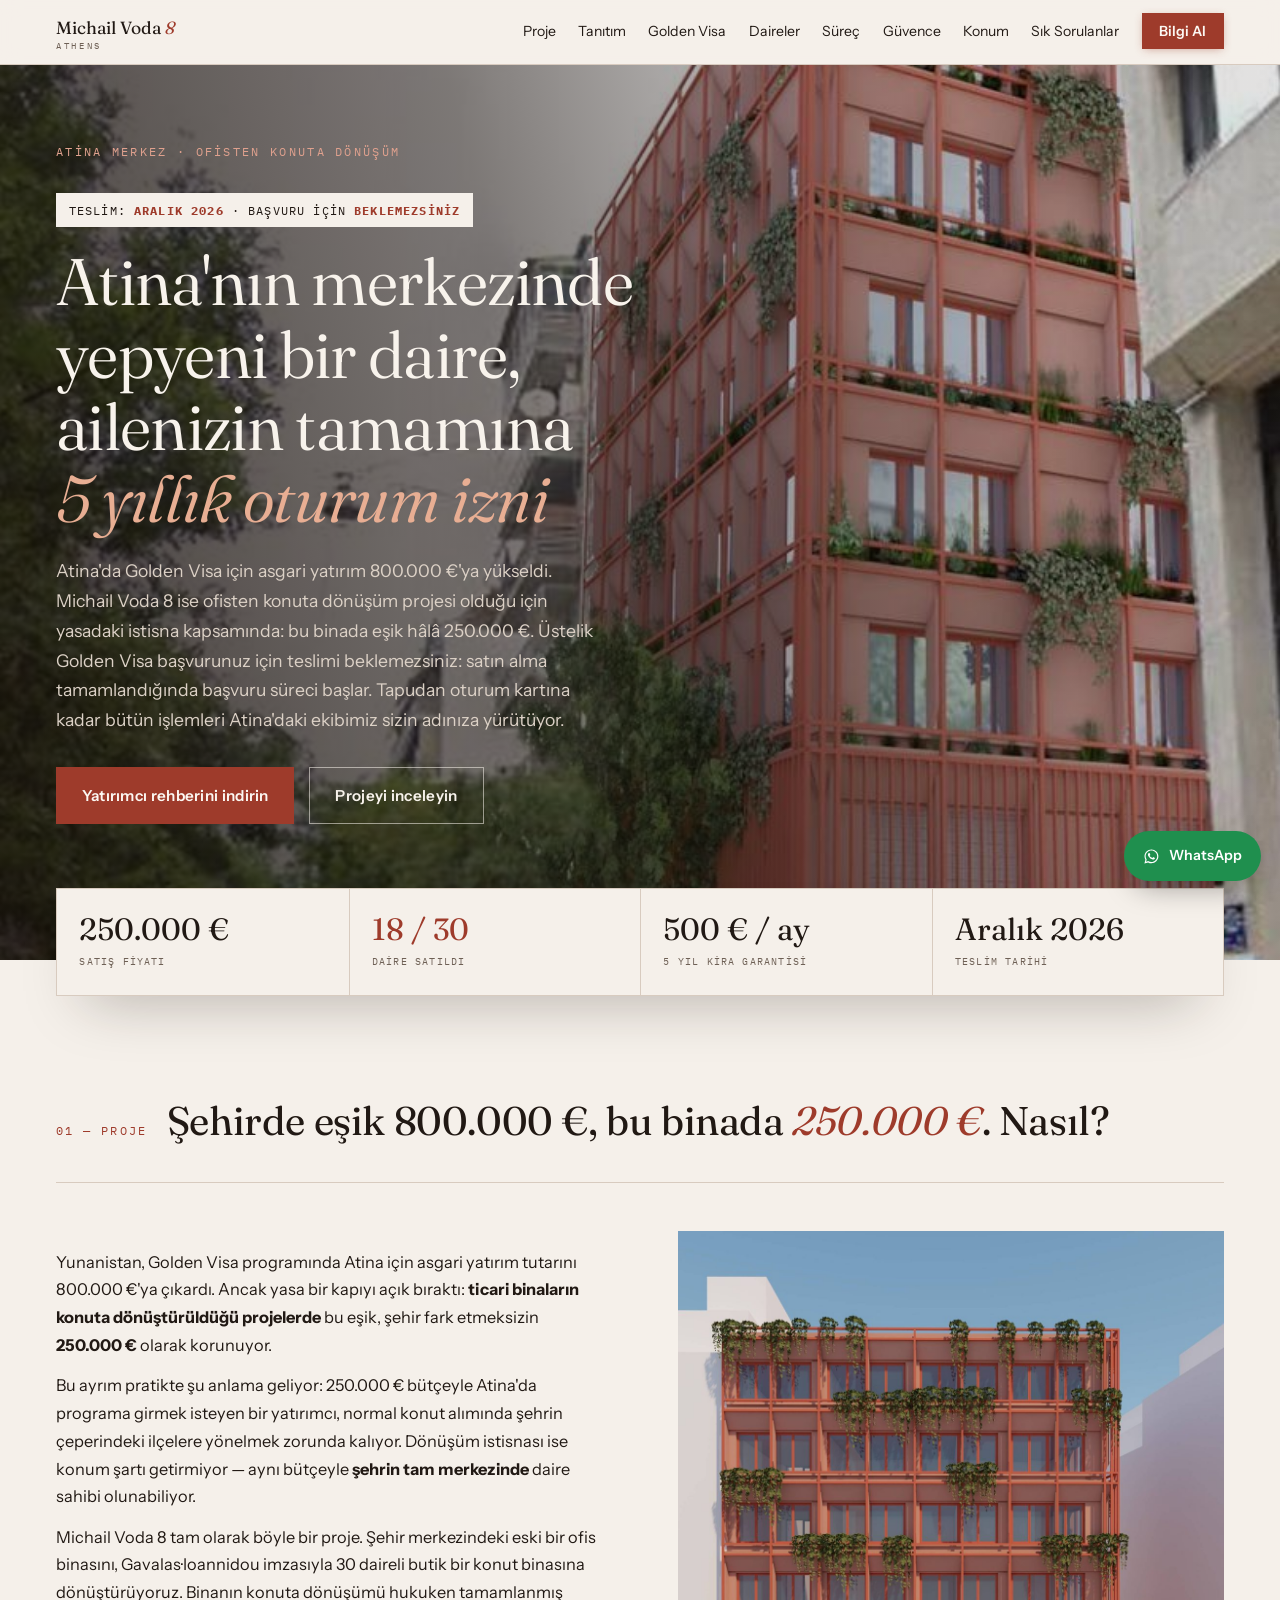
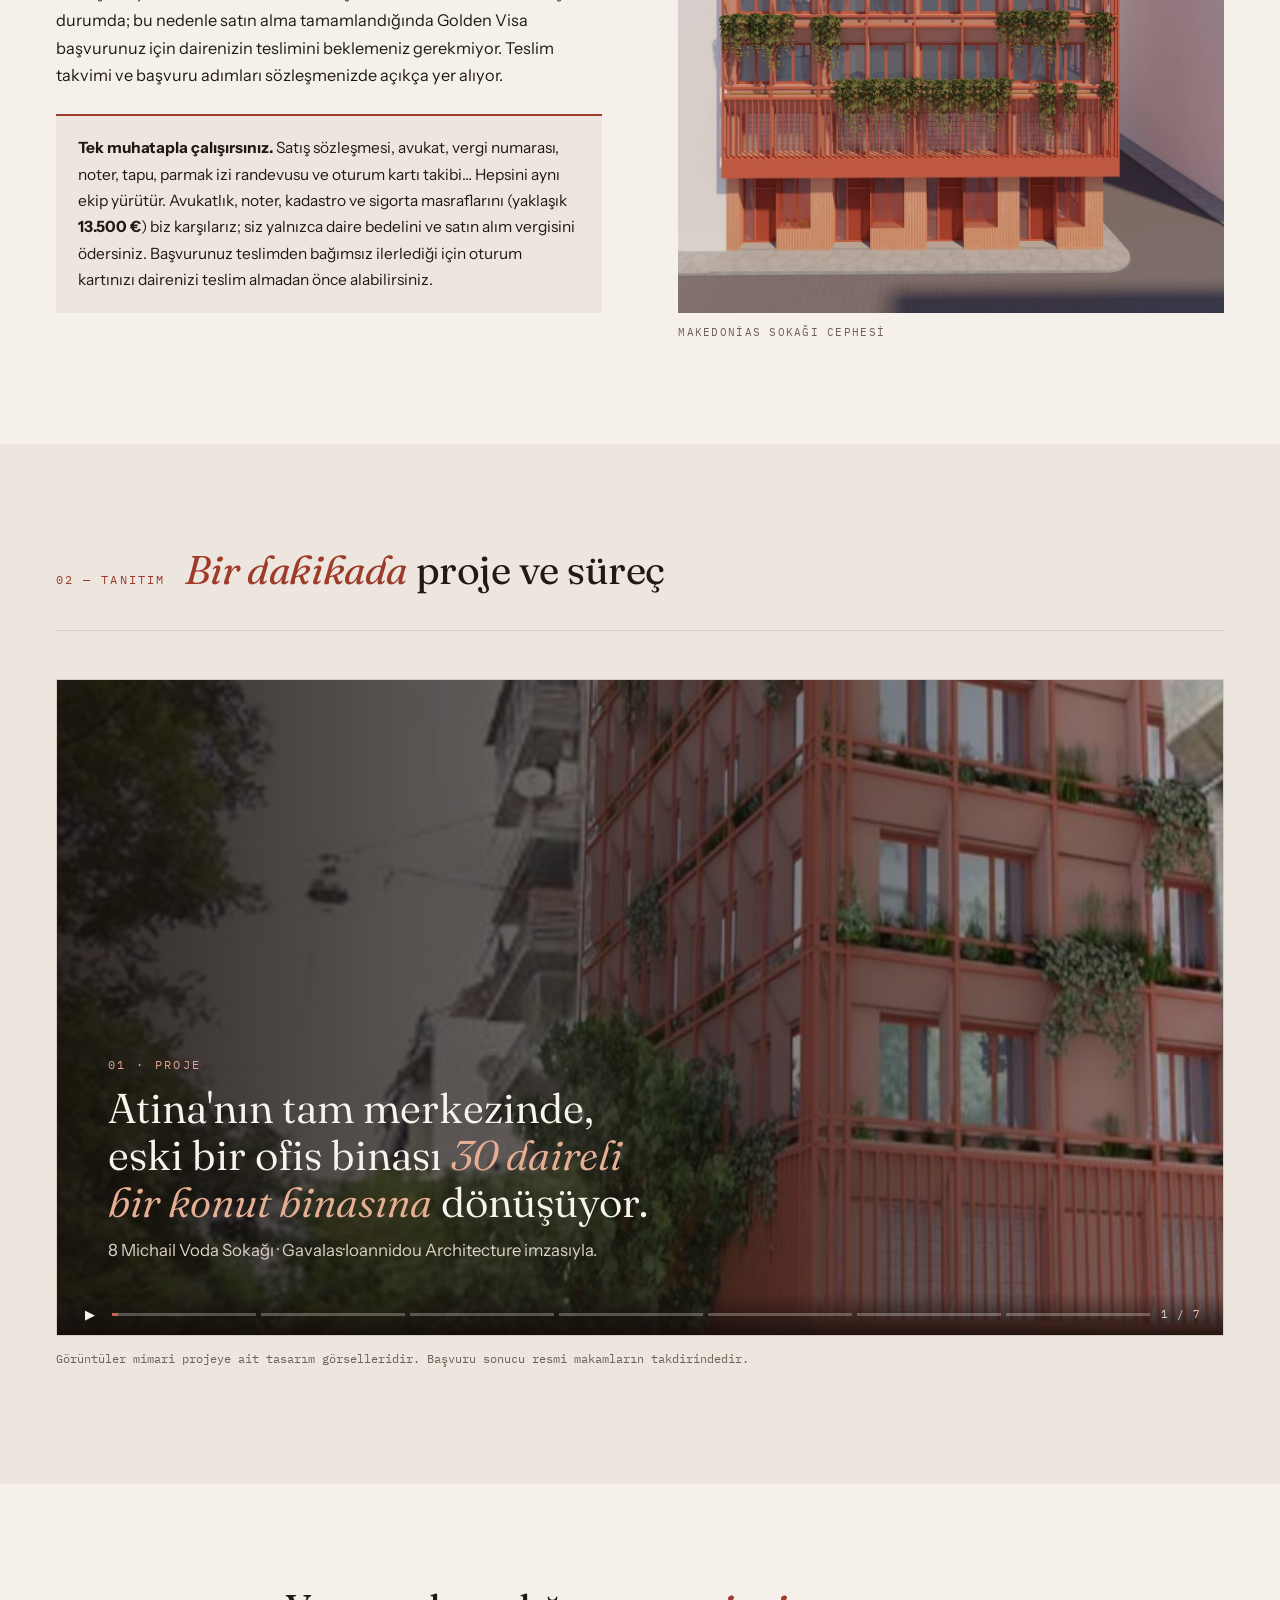
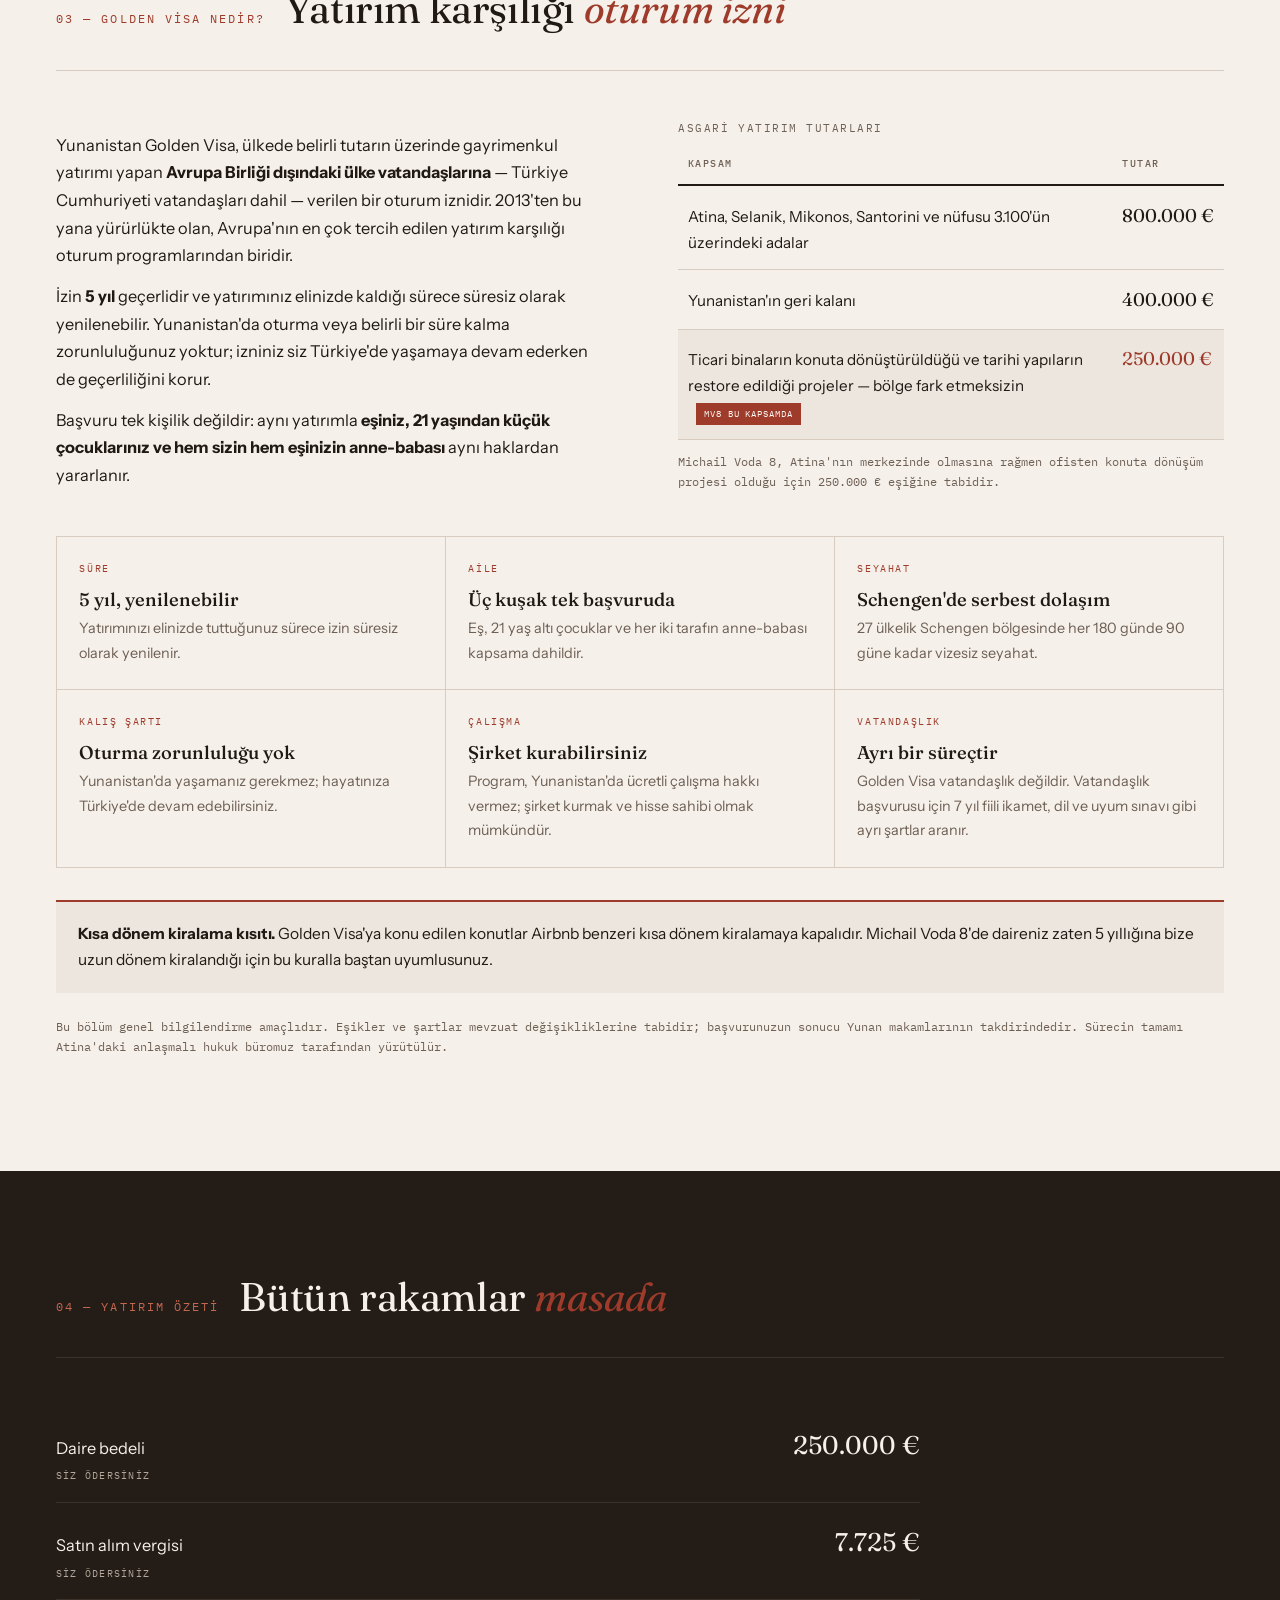
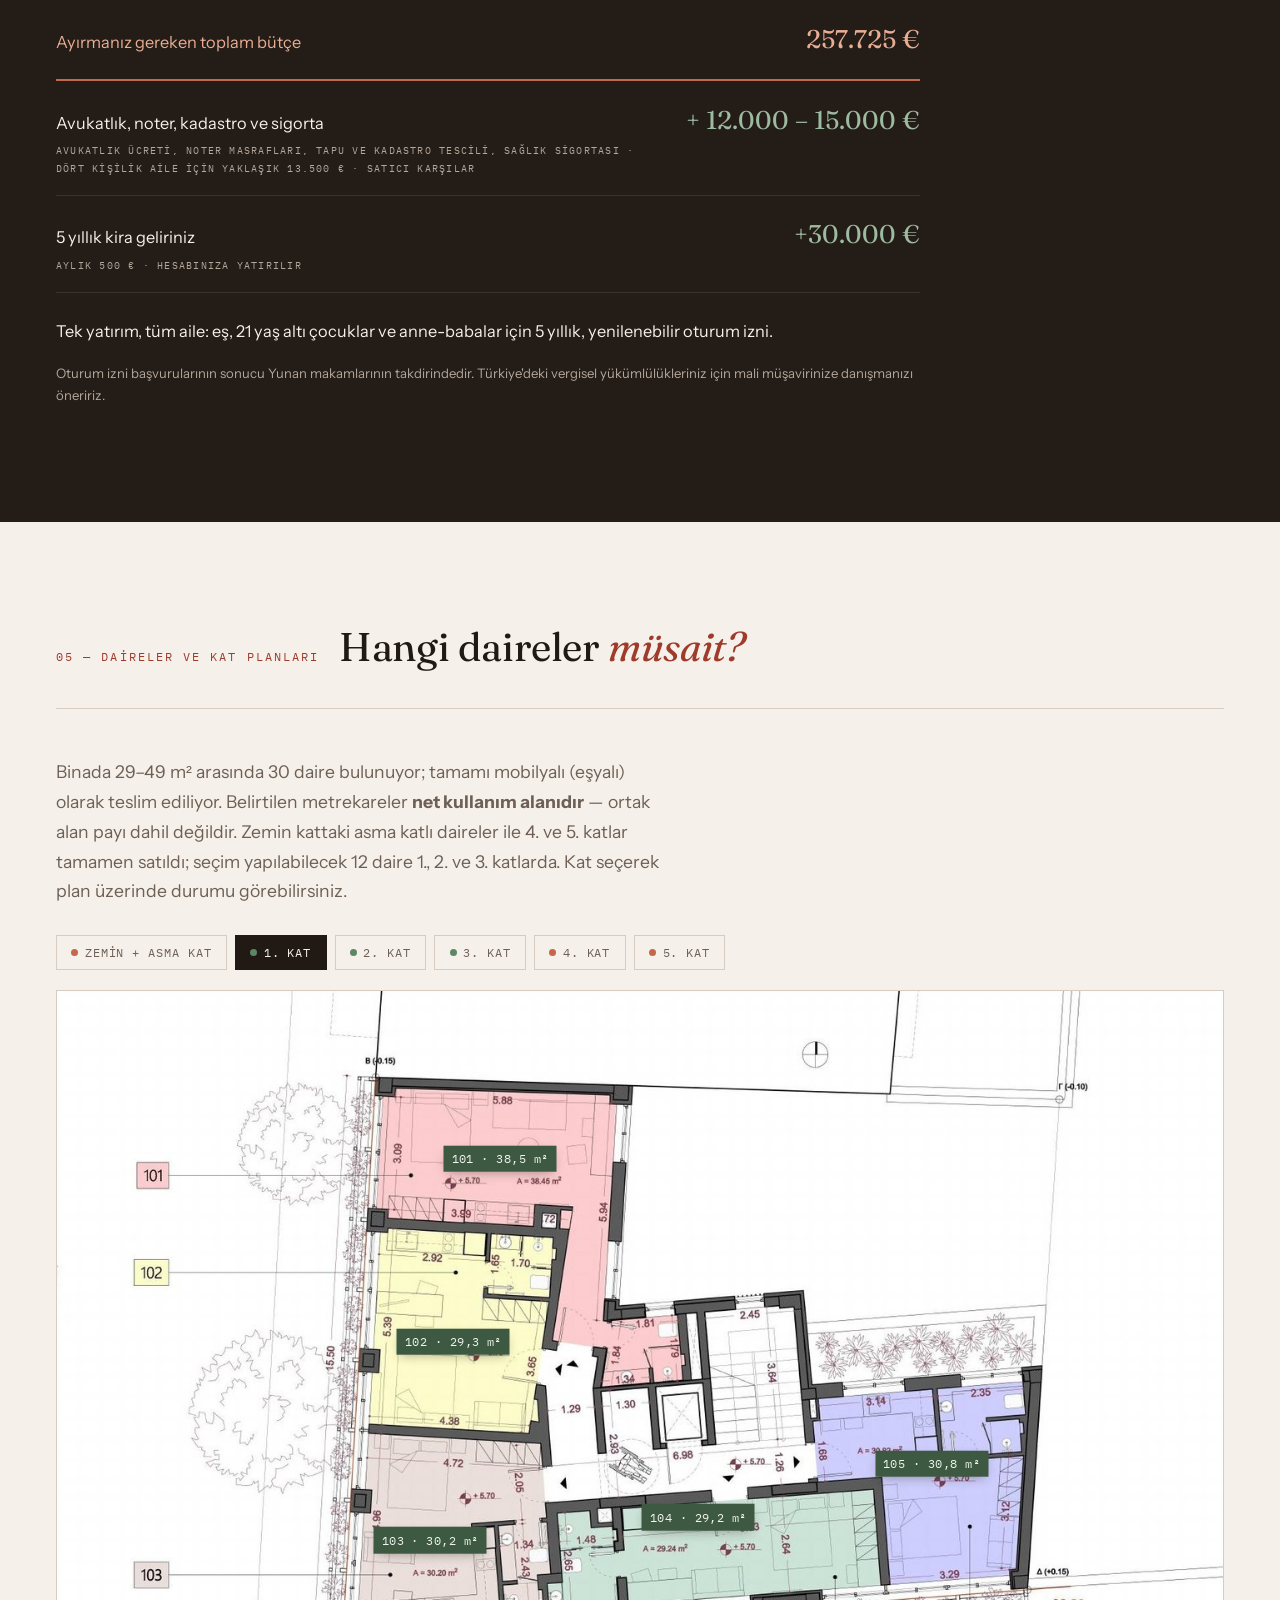
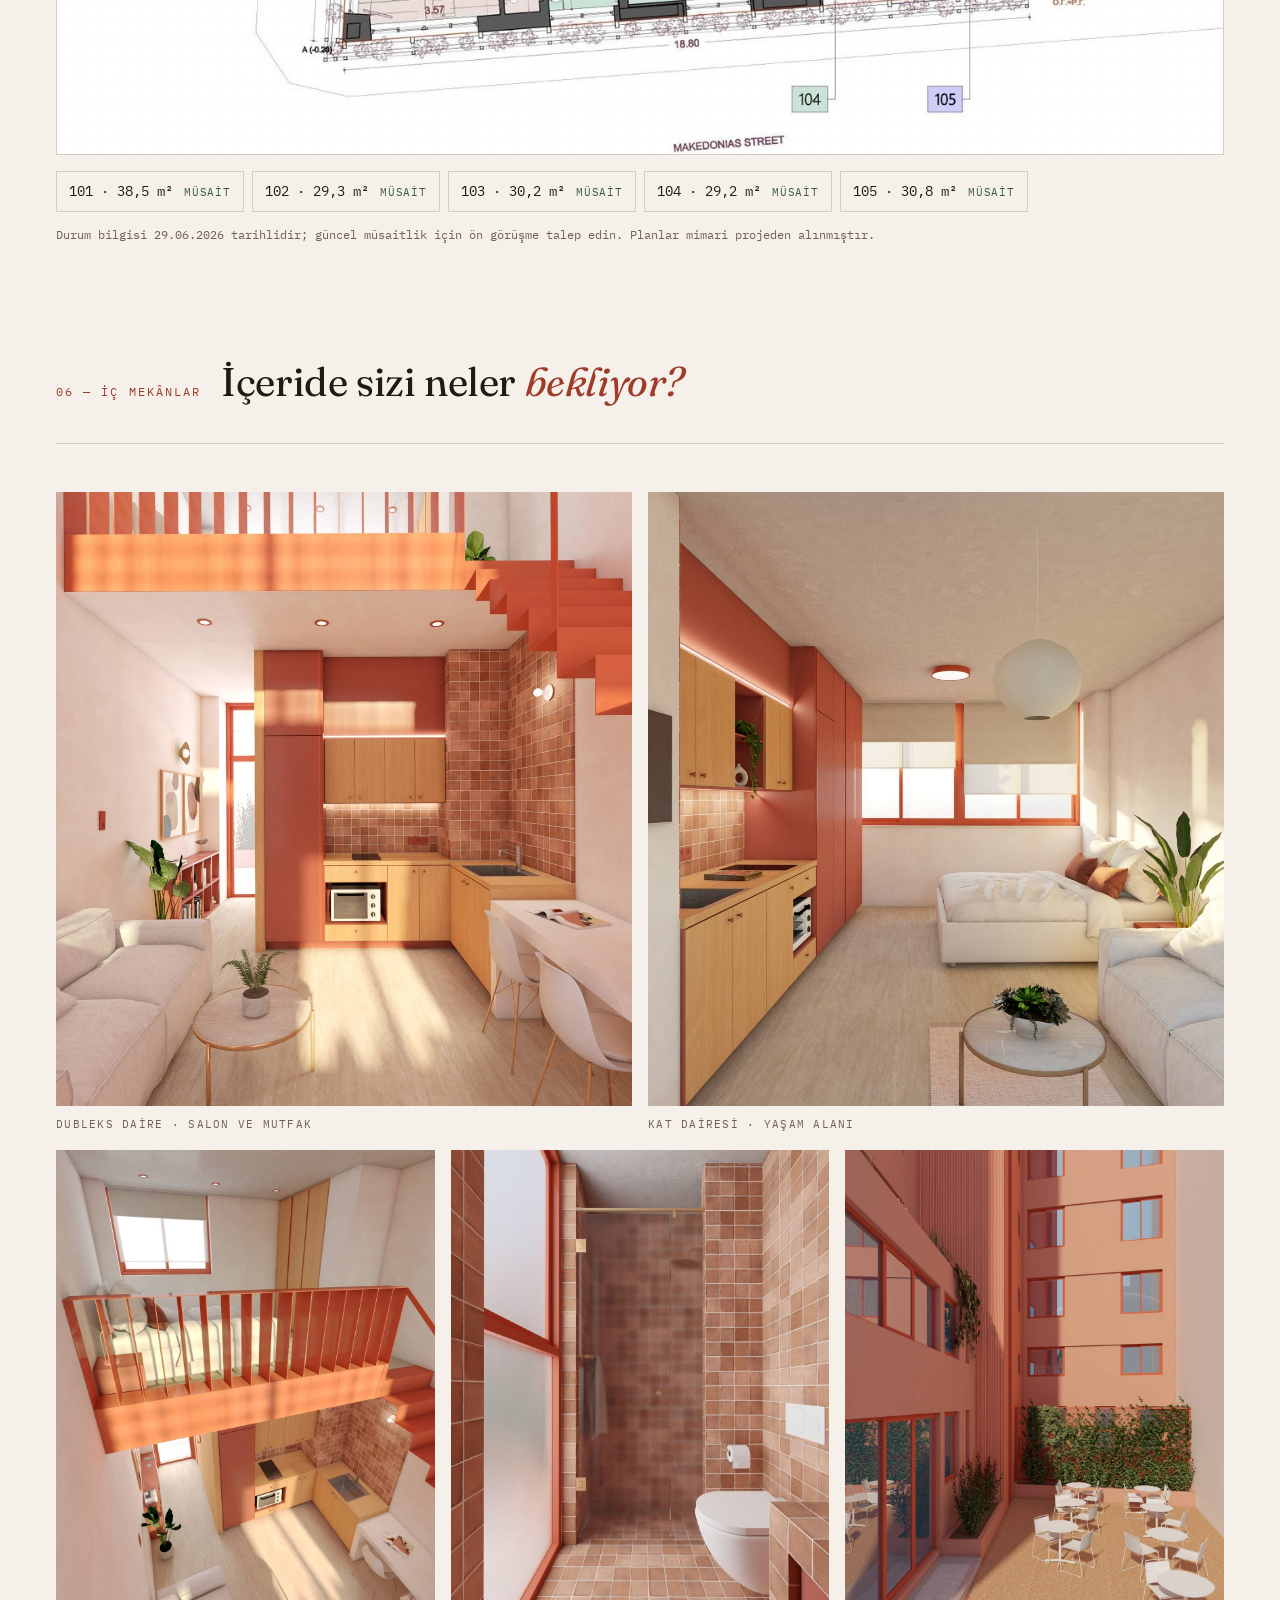
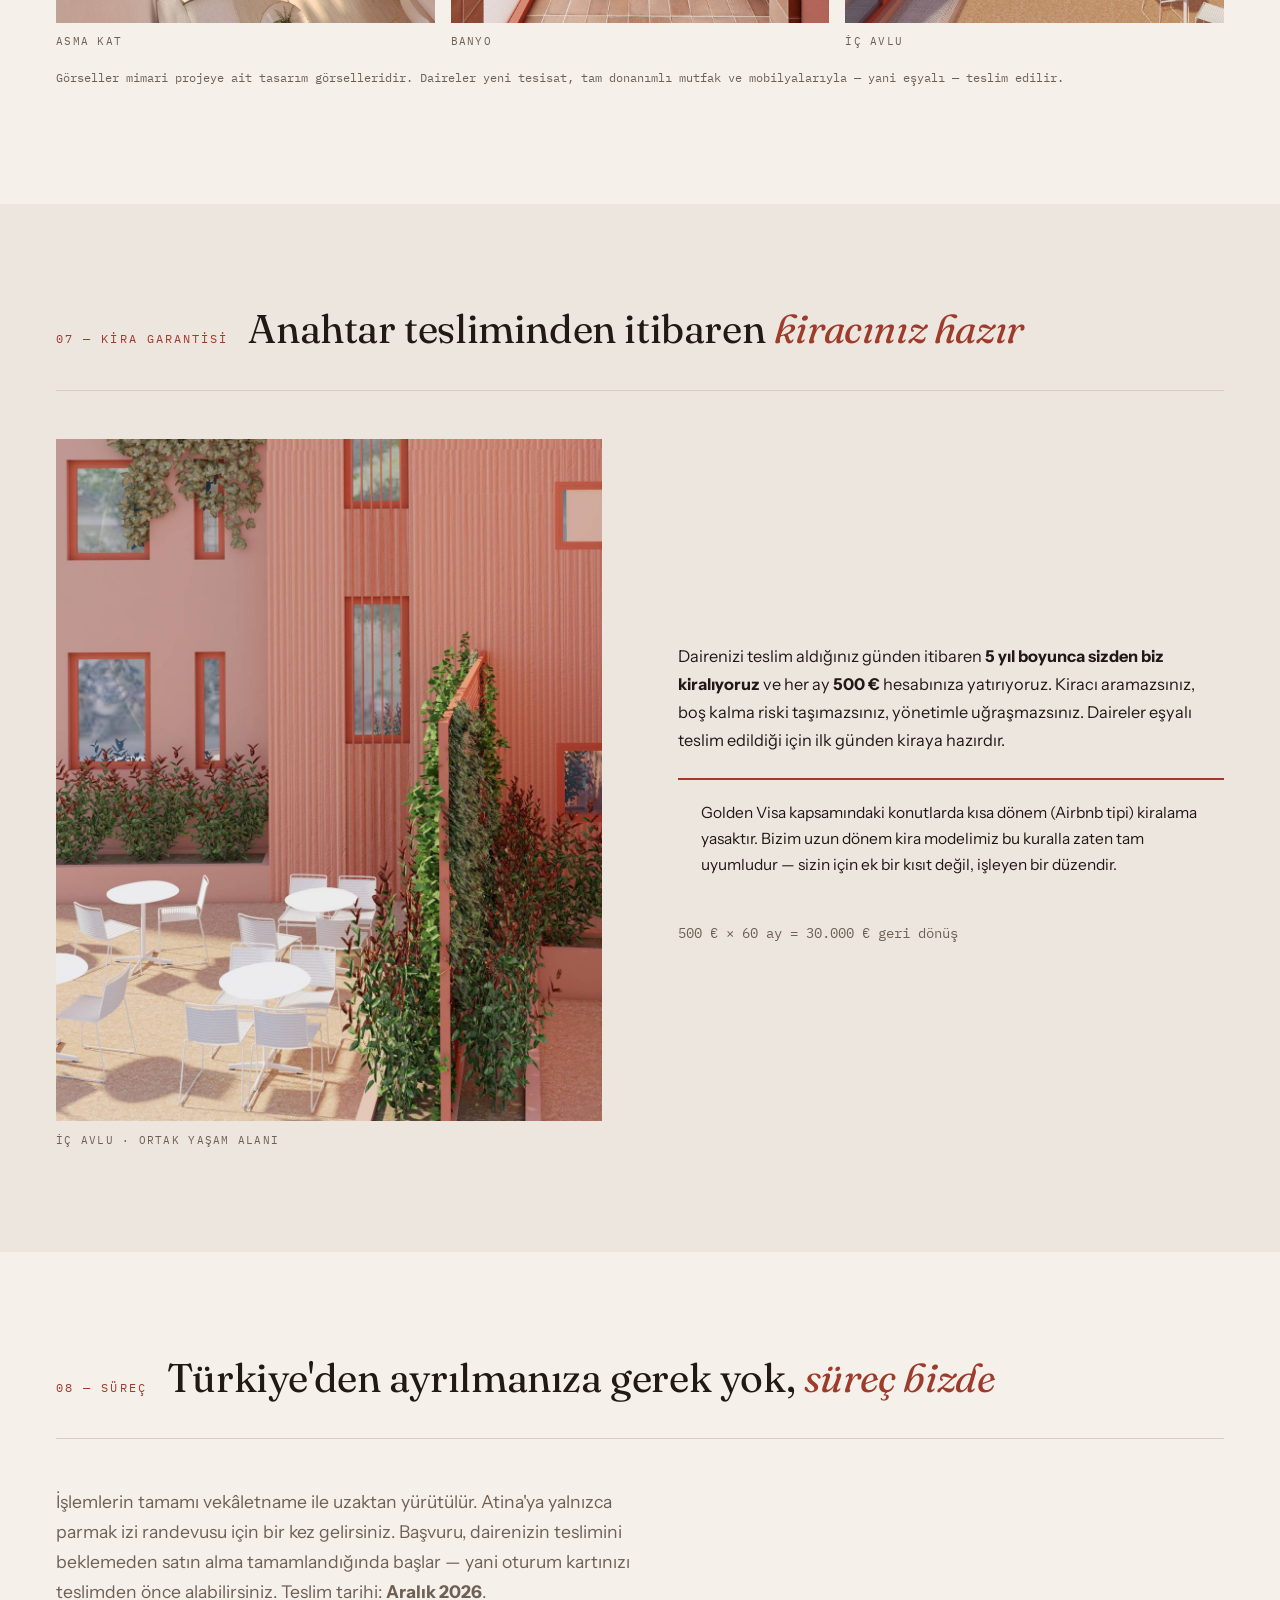
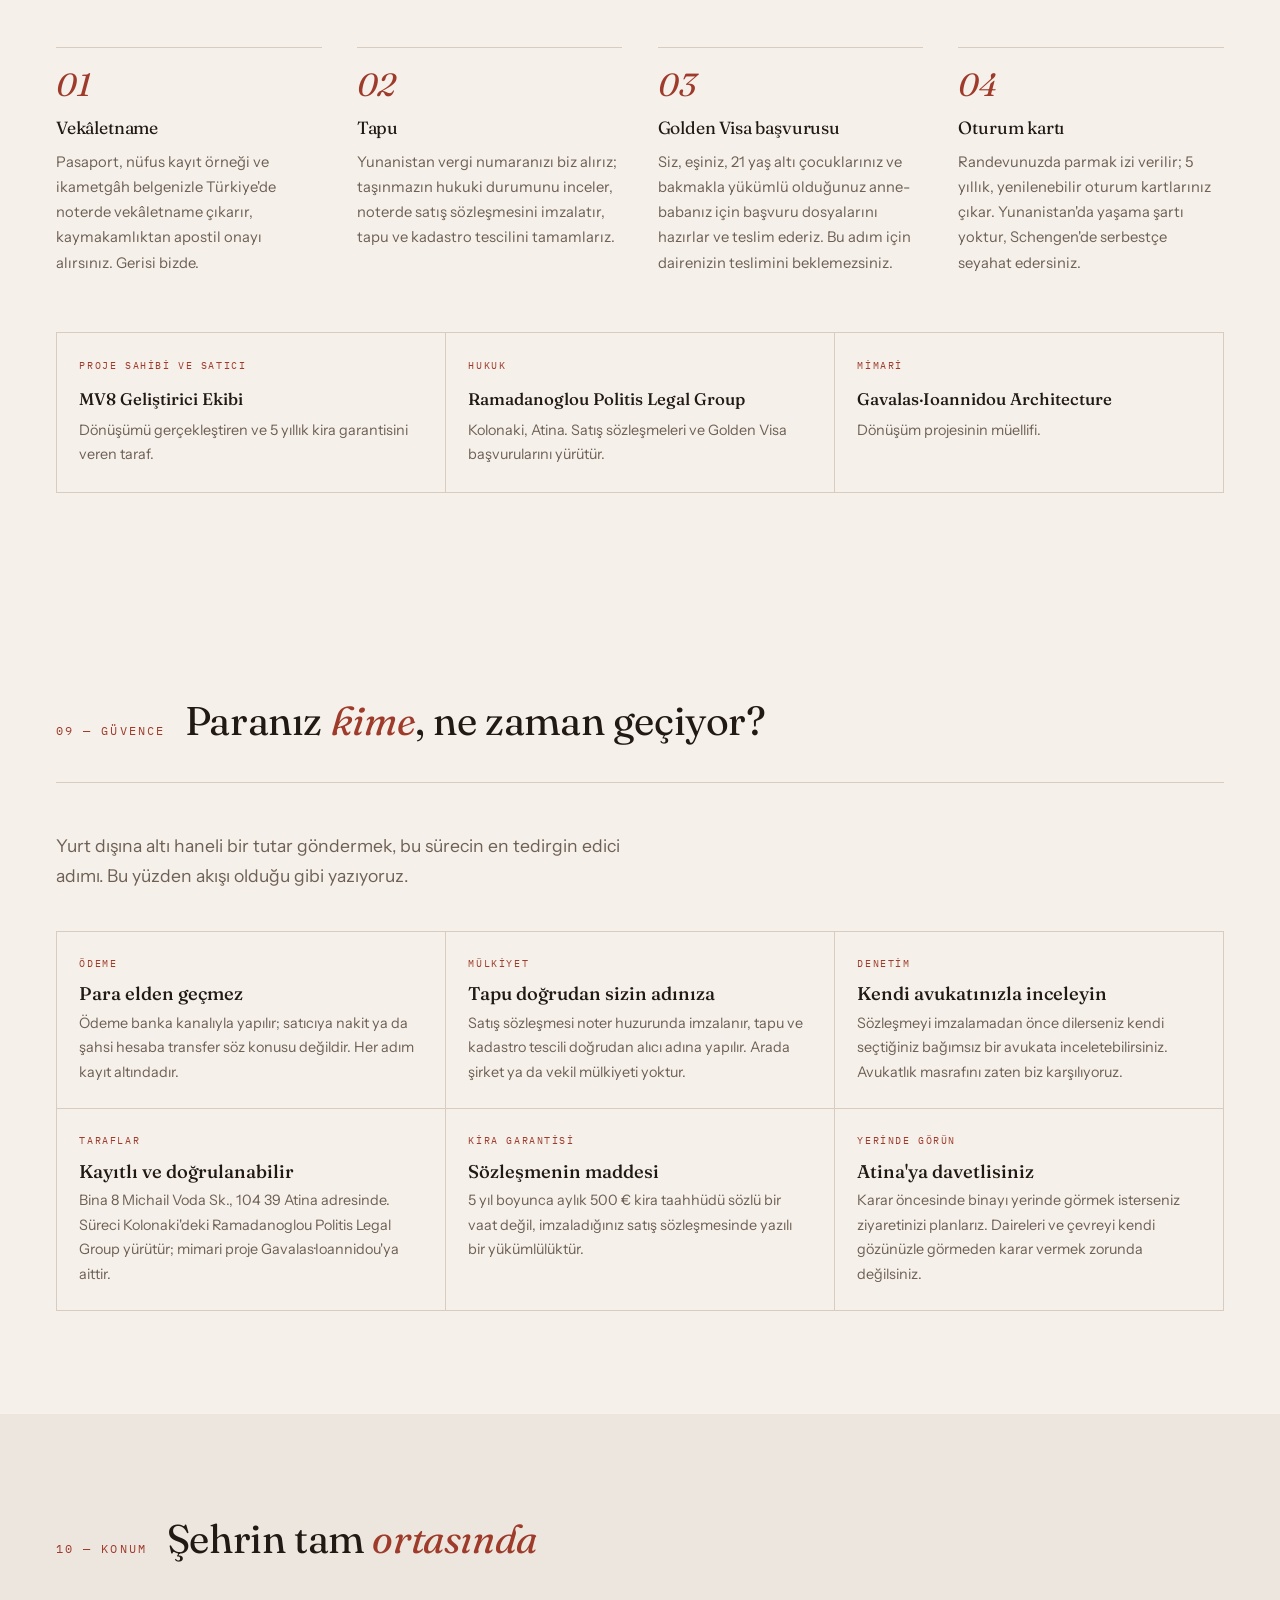
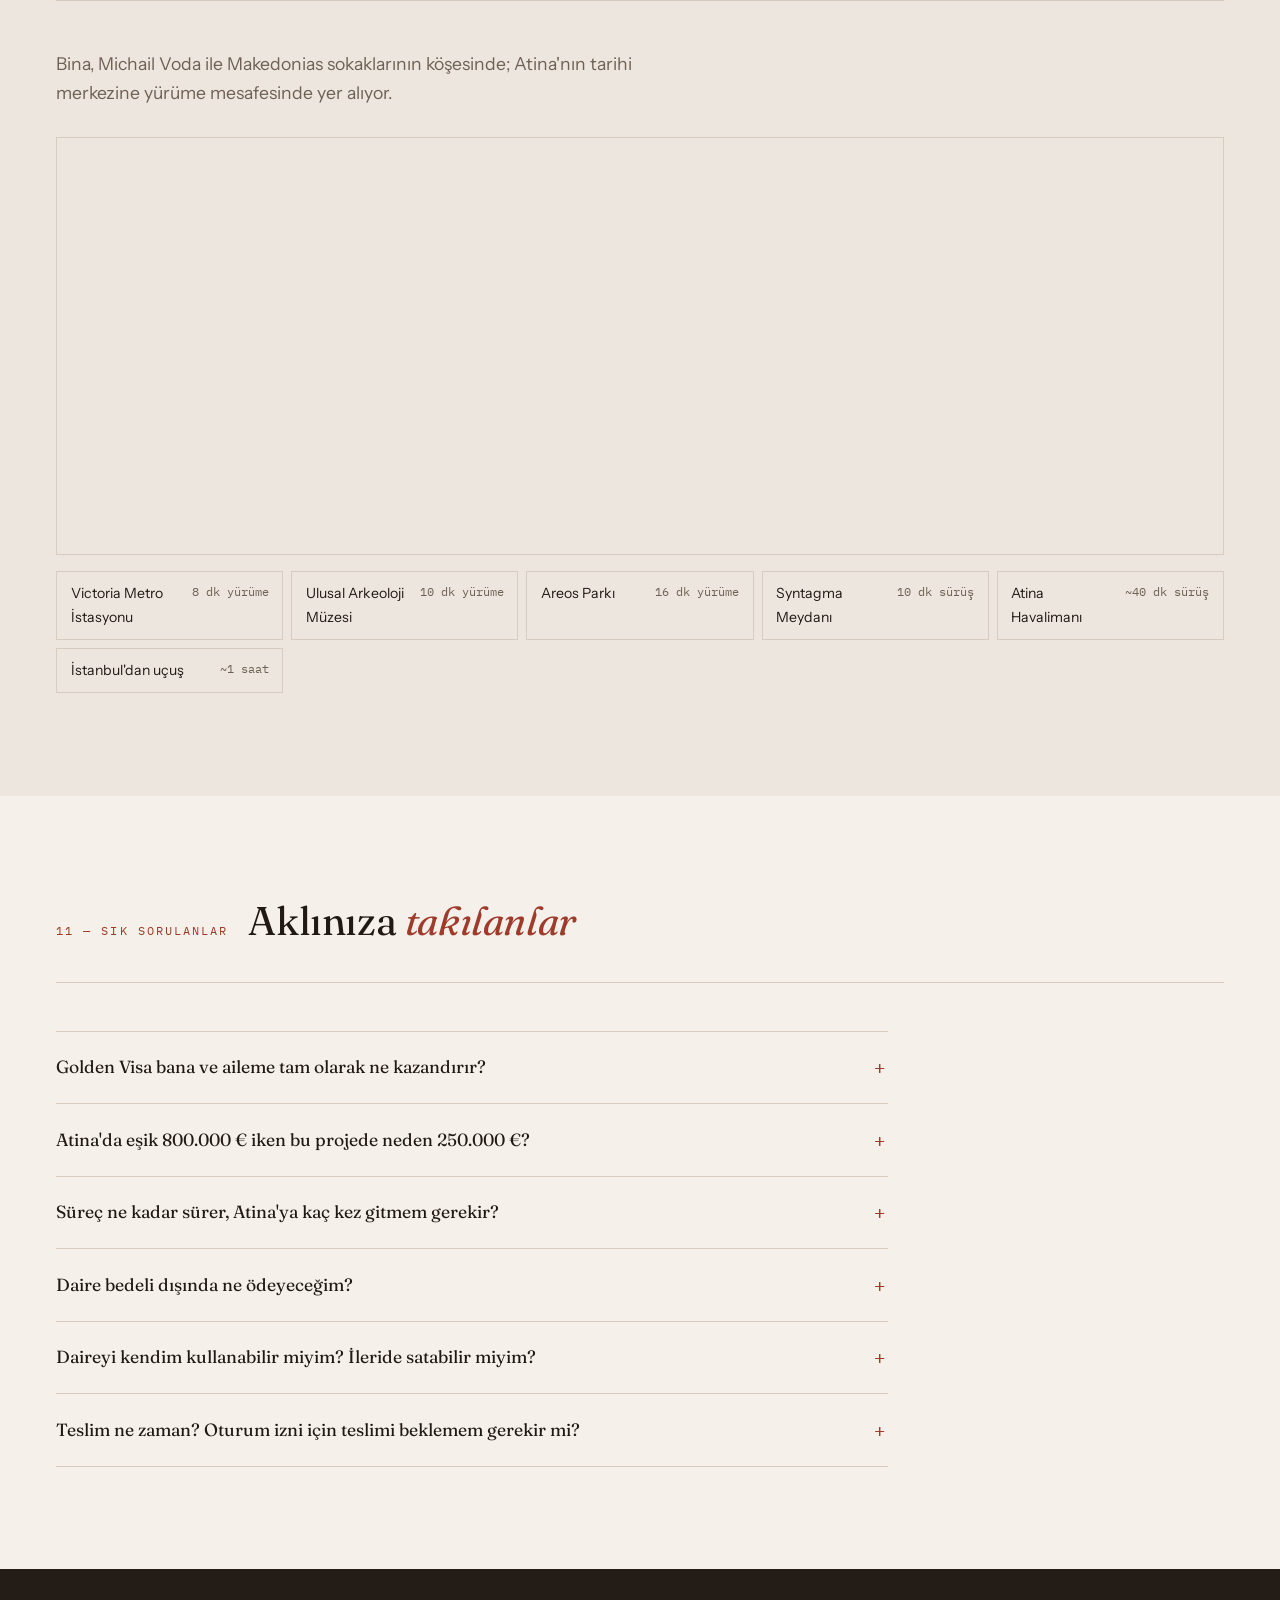
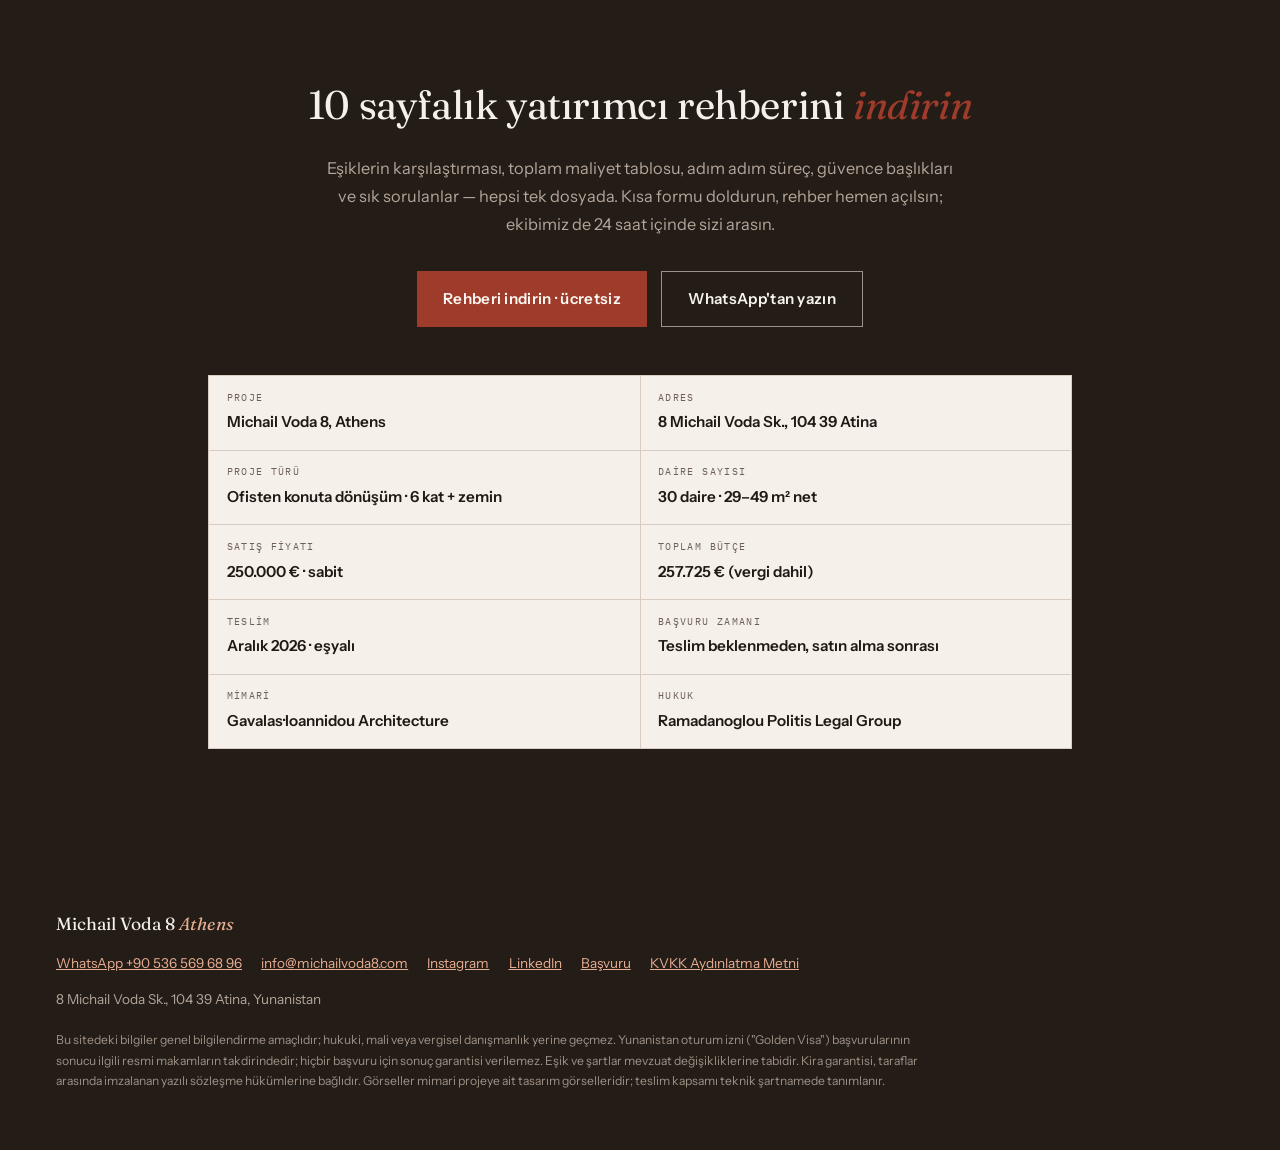
==== commit 34caaff4: "Rehbere bina görselleri sayfası ekle Yeni sayfa 6 'Binadan kareler': cephe, iç avlu, yaşam alanı, uy" ====
--- a/site/index.html
+++ b/site/index.html
@@ -353,7 +353,7 @@
 
 <section class="cta-band" id="basvuru">
   <div class="wrap">
-    <h2>9 sayfalık yatırımcı rehberini <em>indirin</em></h2>
+    <h2>10 sayfalık yatırımcı rehberini <em>indirin</em></h2>
     <p>Eşiklerin karşılaştırması, toplam maliyet tablosu, adım adım süreç, güvence başlıkları ve sık sorulanlar — hepsi tek dosyada. Kısa formu doldurun, rehber hemen açılsın; ekibimiz de 24 saat içinde sizi arasın.</p>
     <div class="cta-row" style="justify-content:center;">
       <button class="btn btn-primary" type="button" data-open-form>Rehberi indirin · ücretsiz</button>
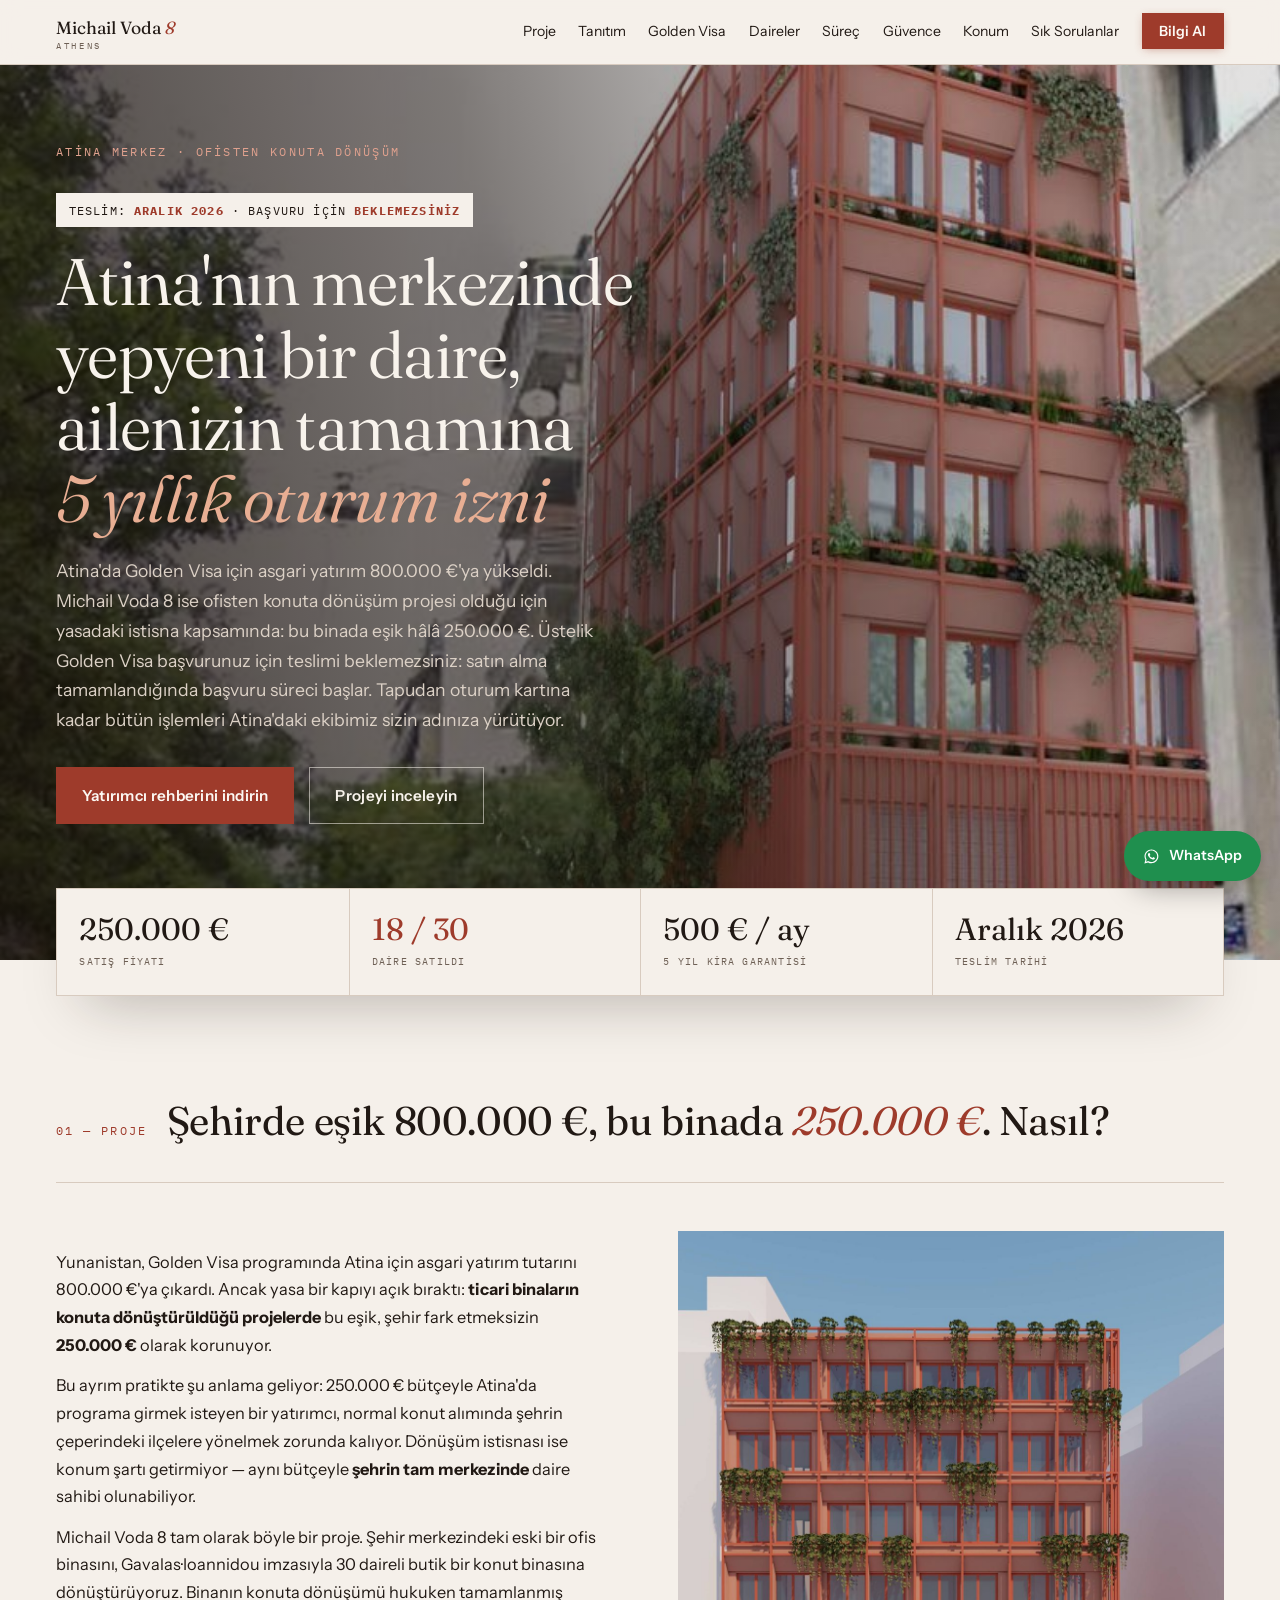
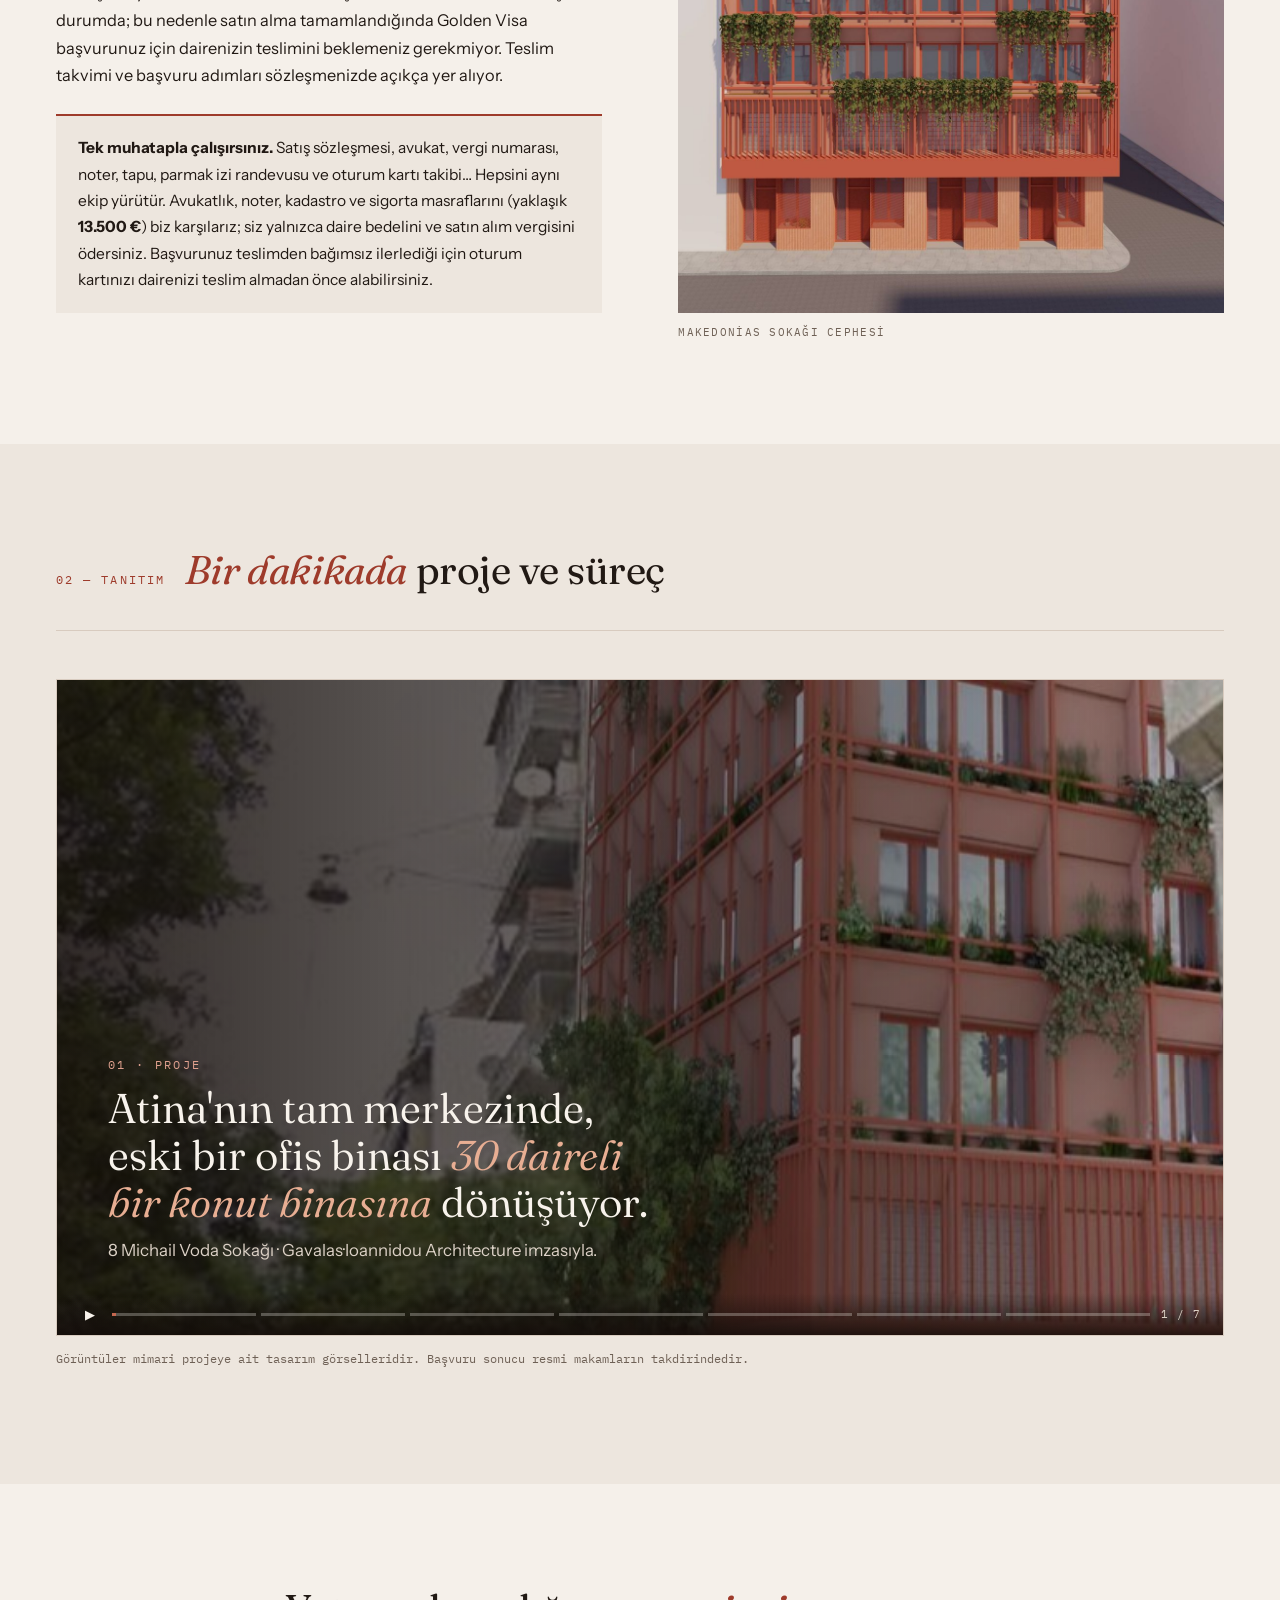
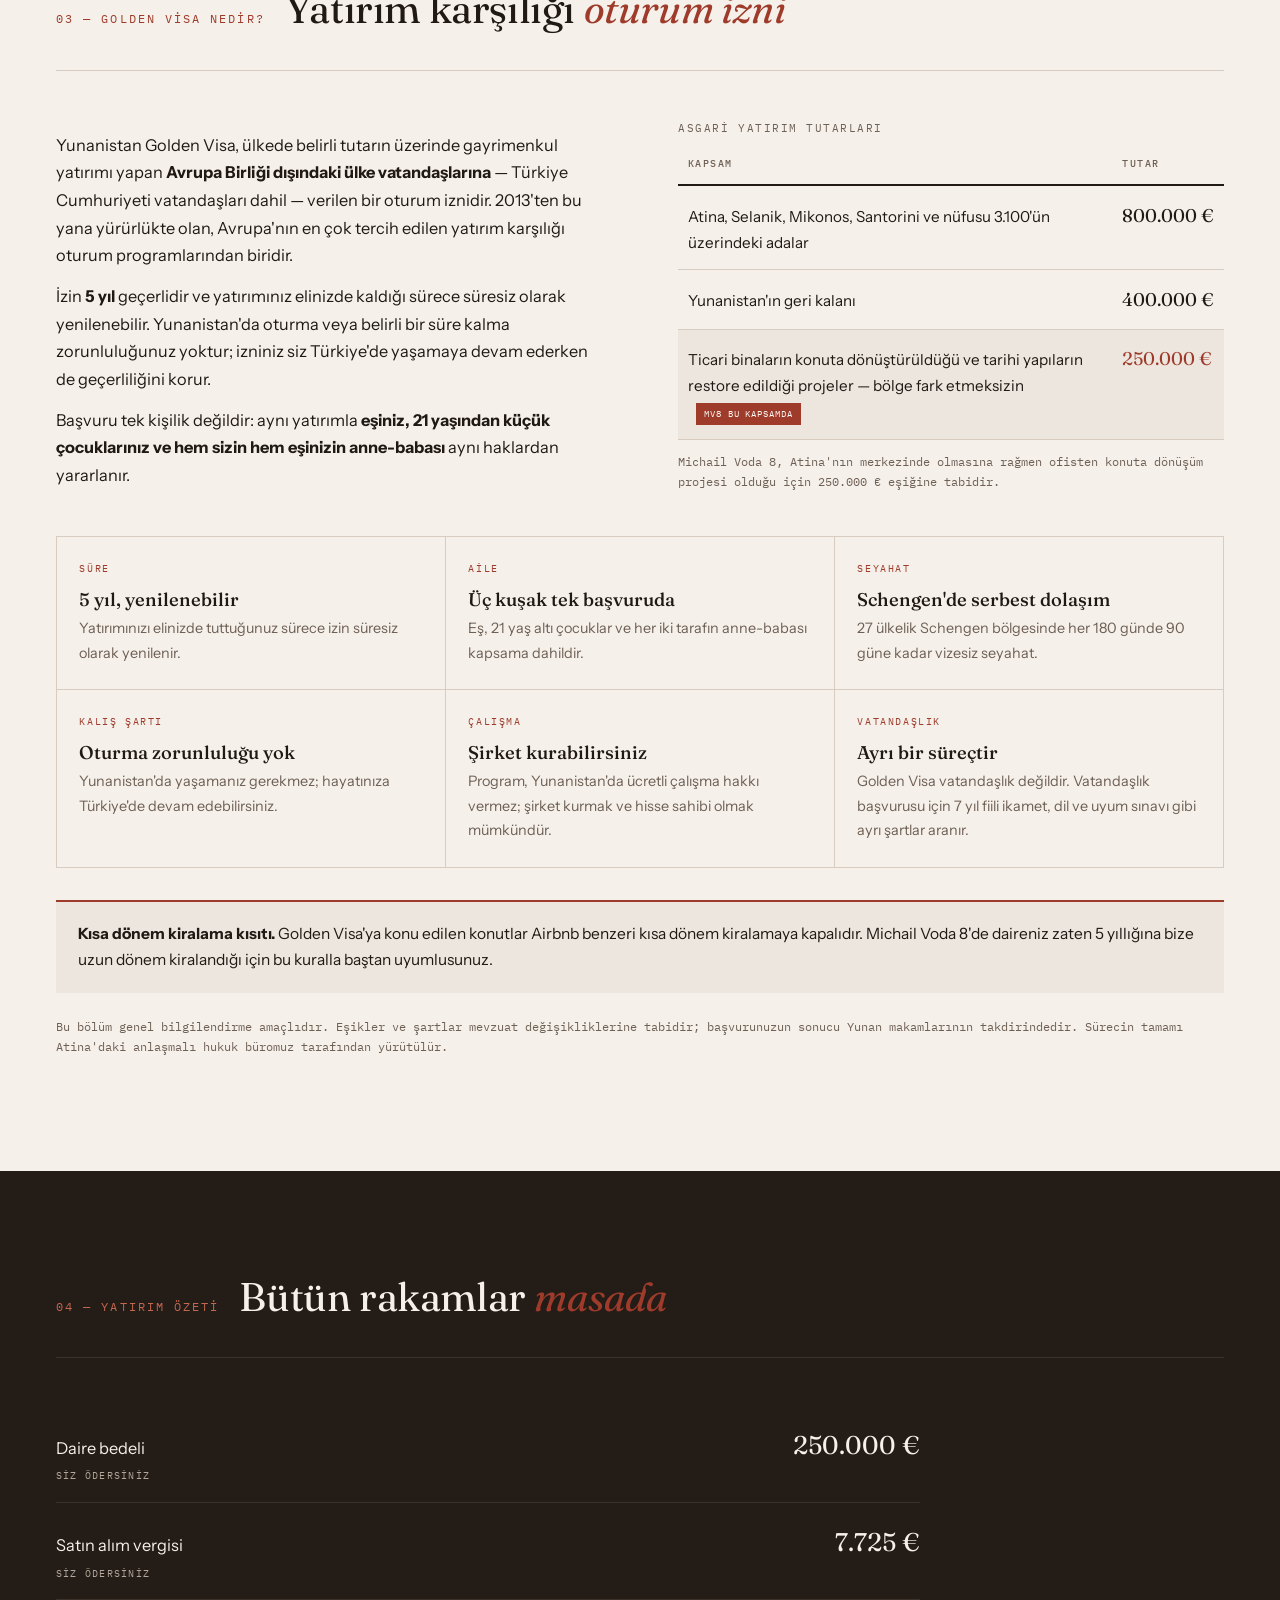
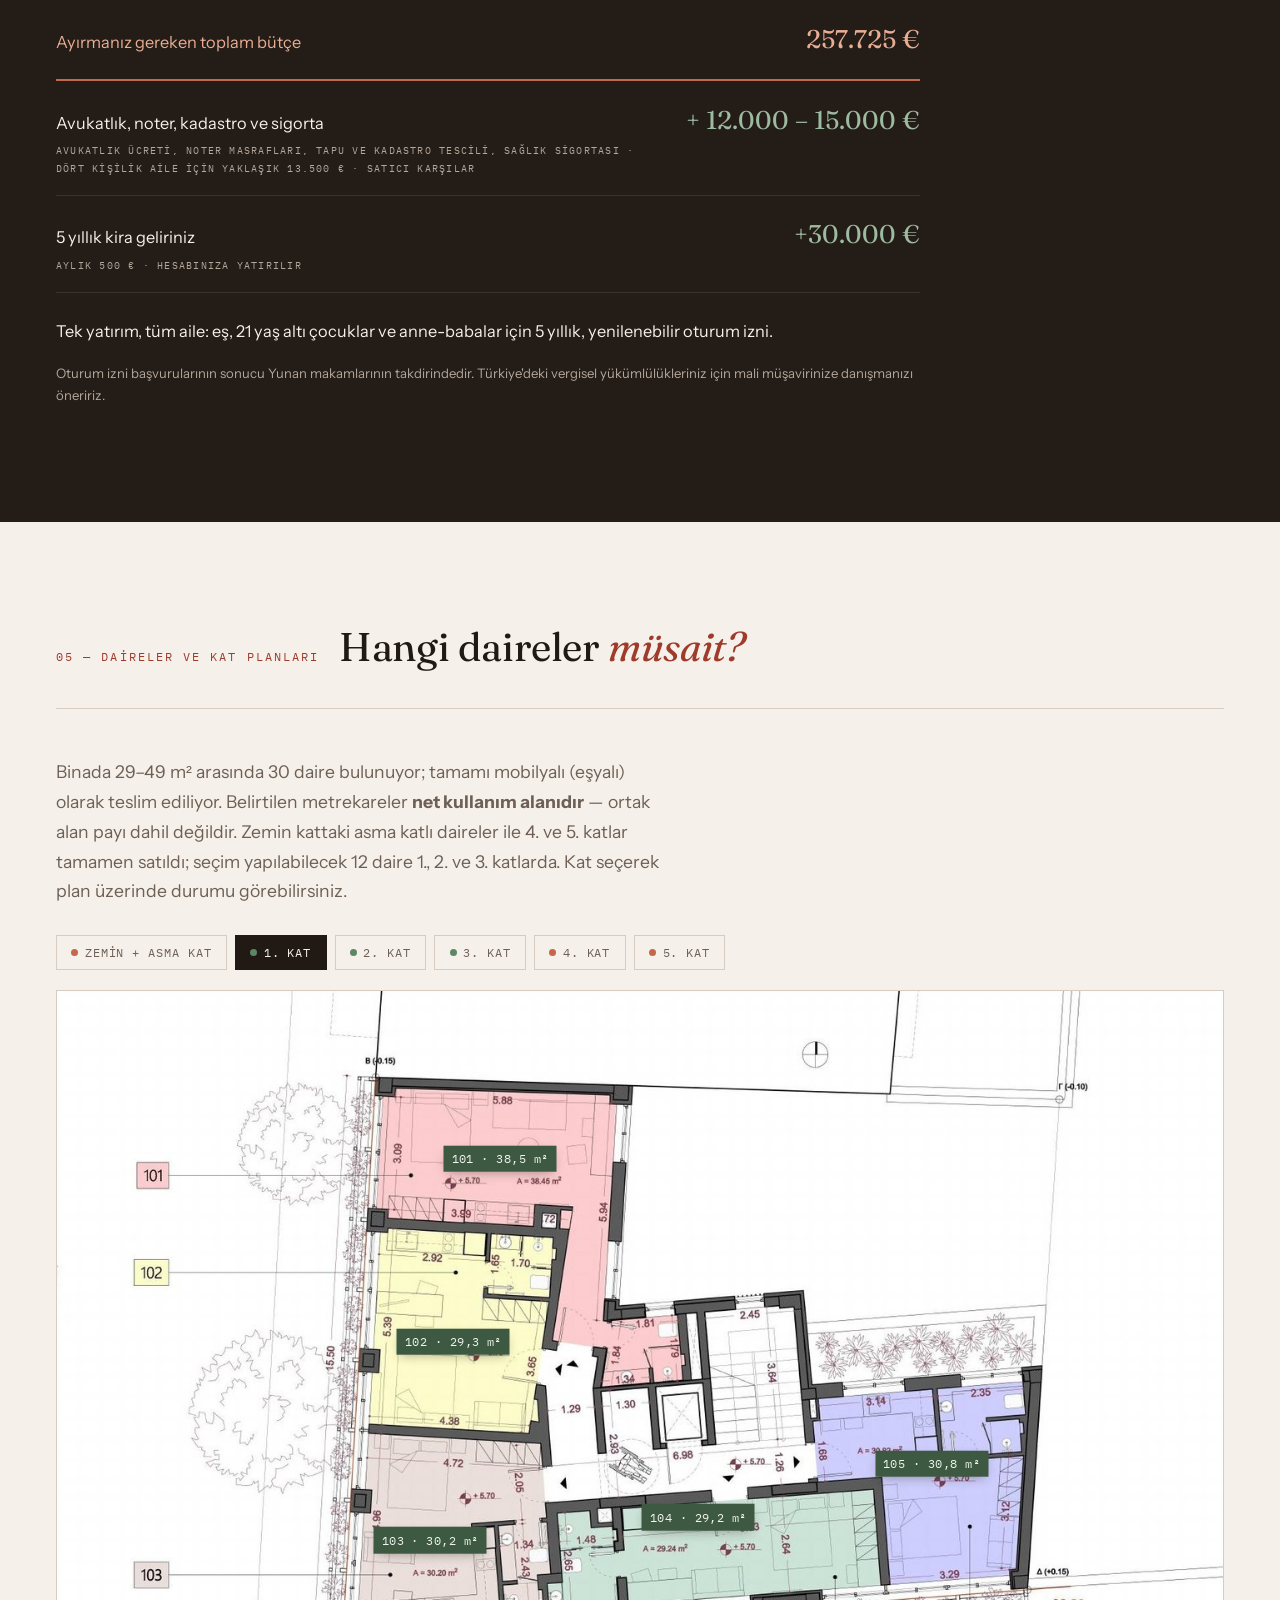
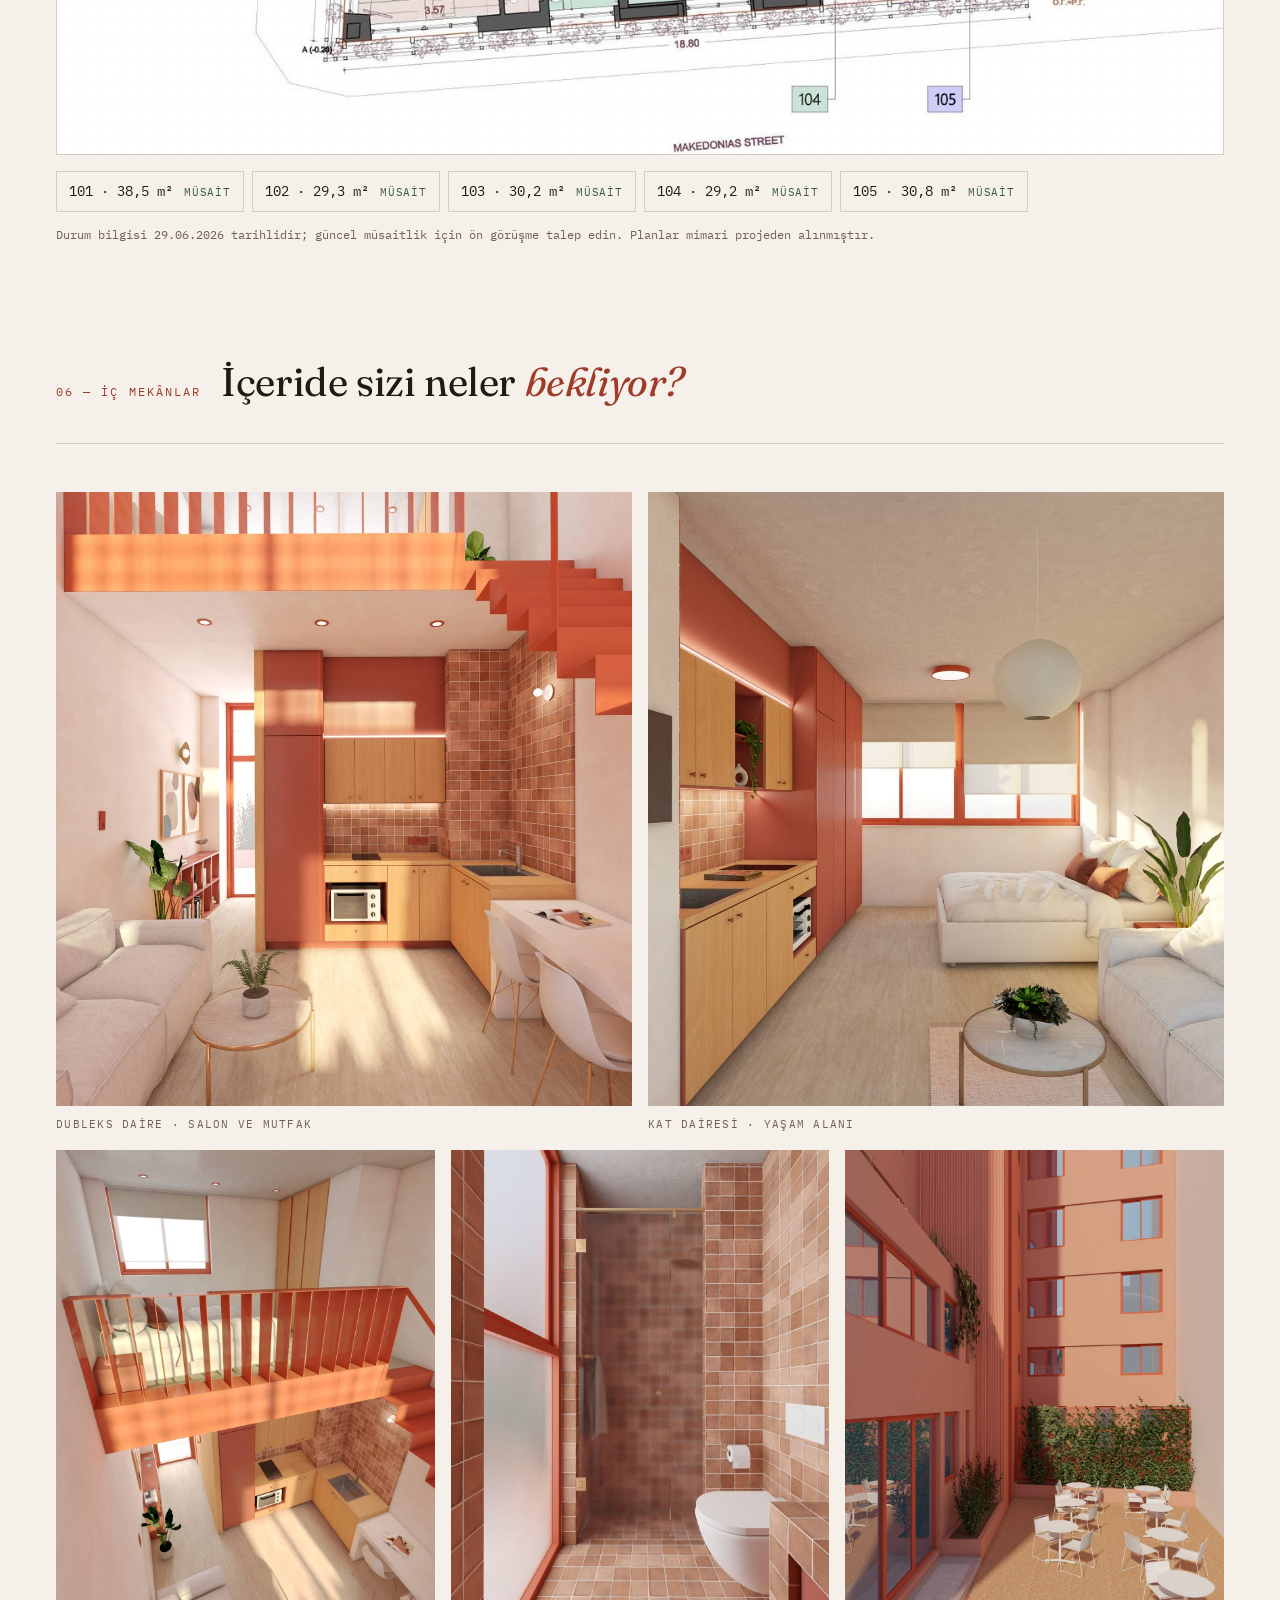
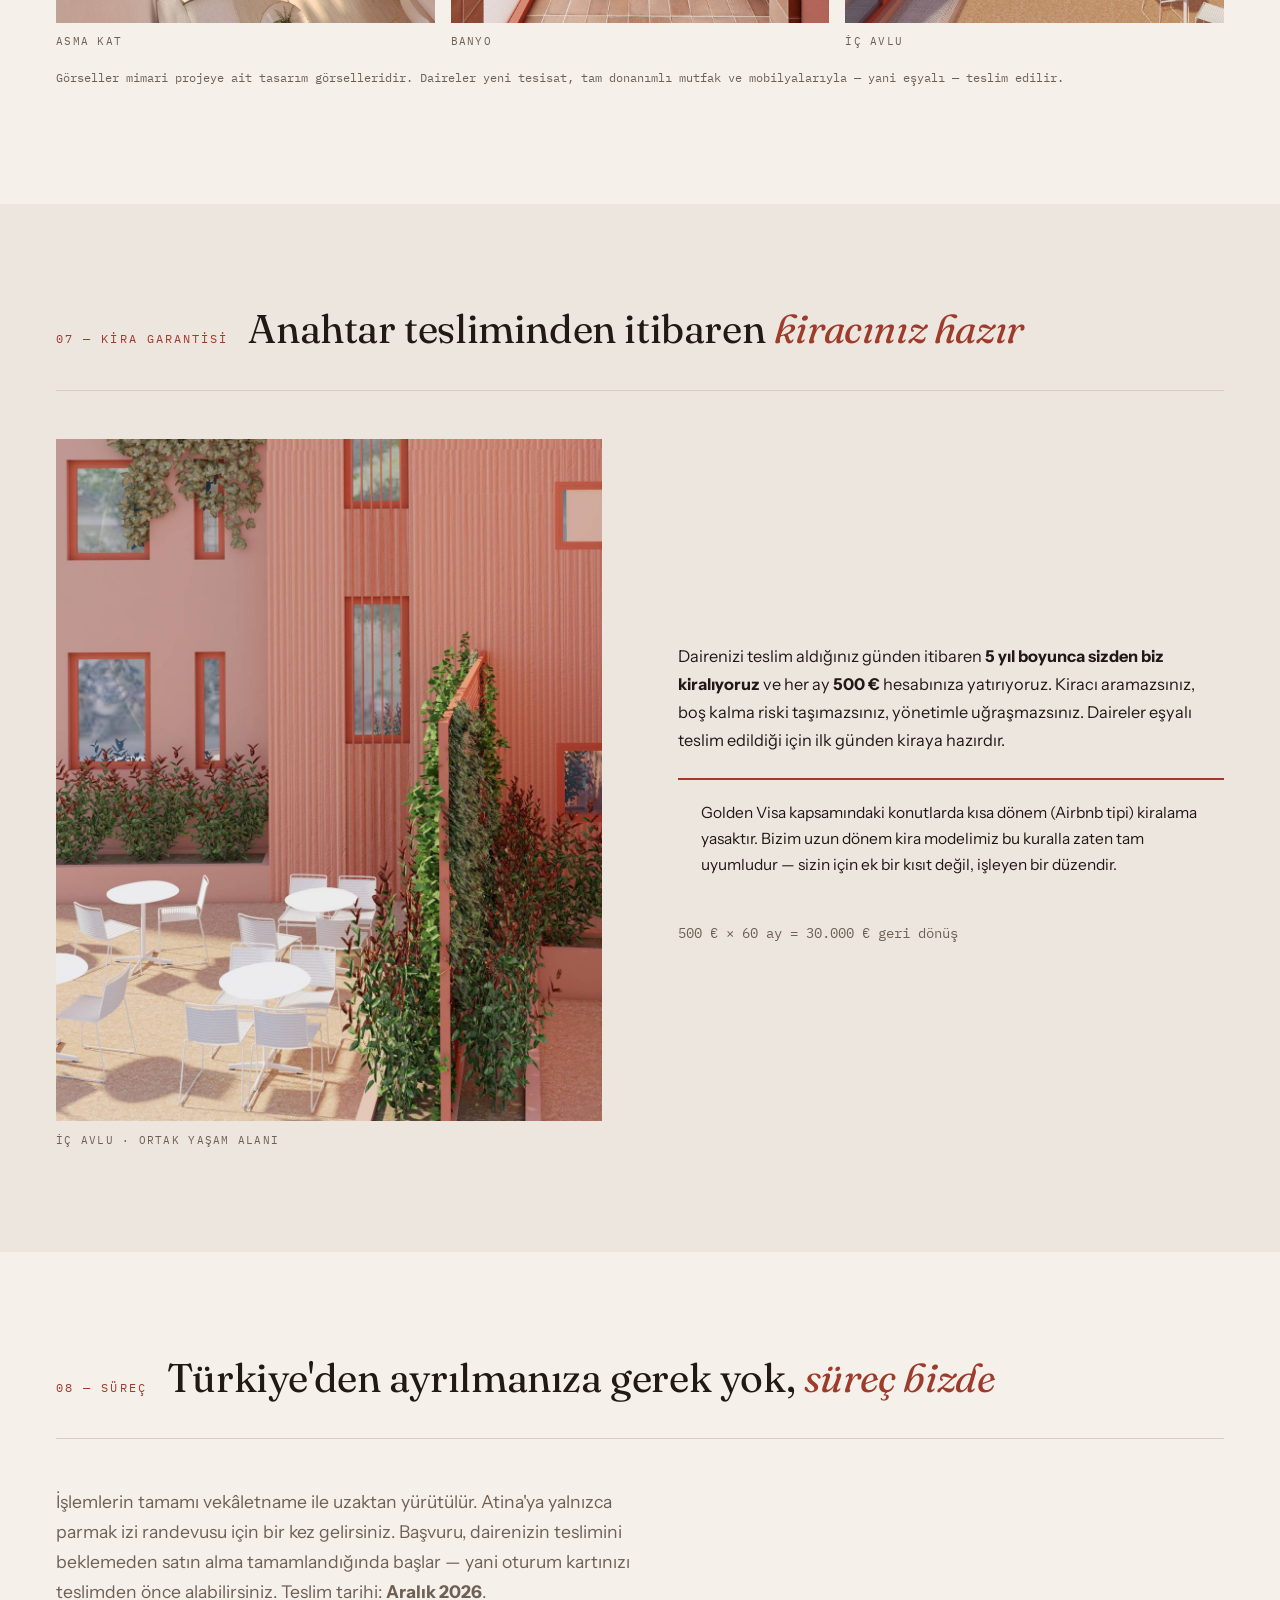
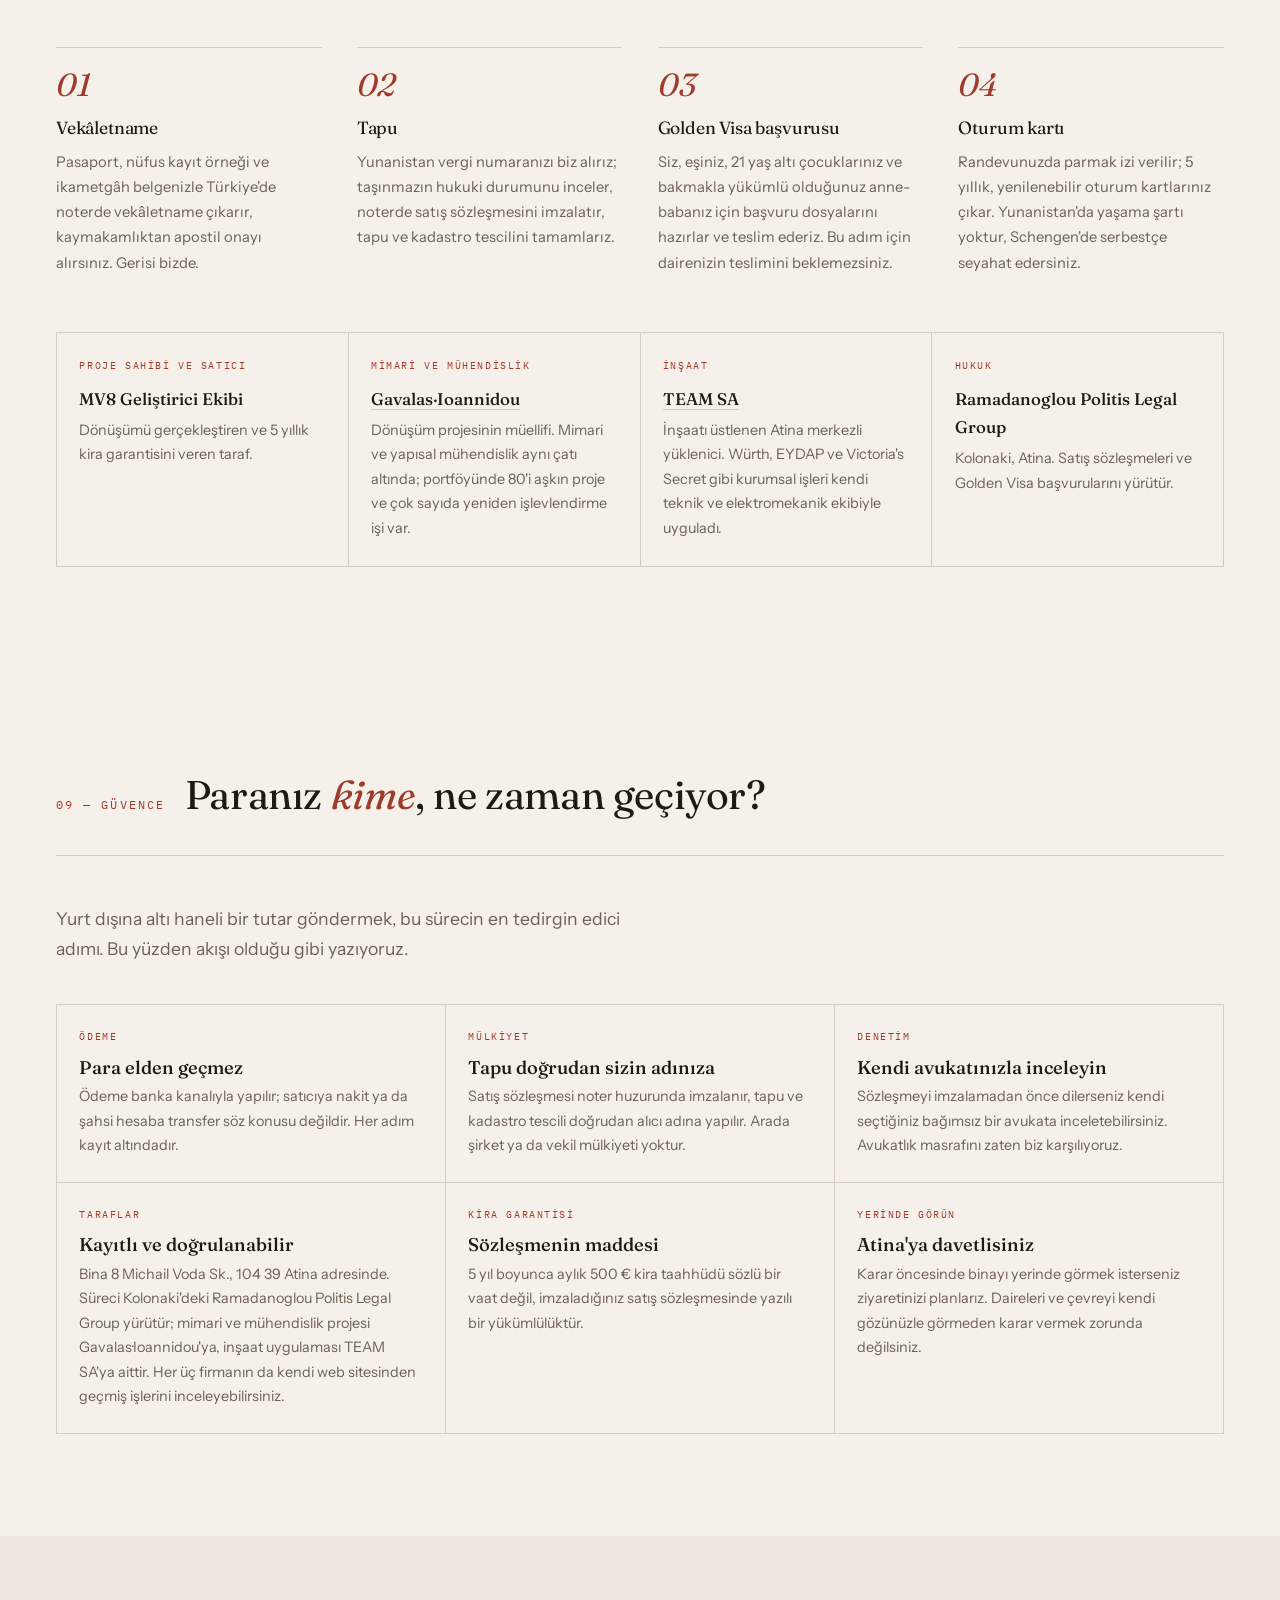
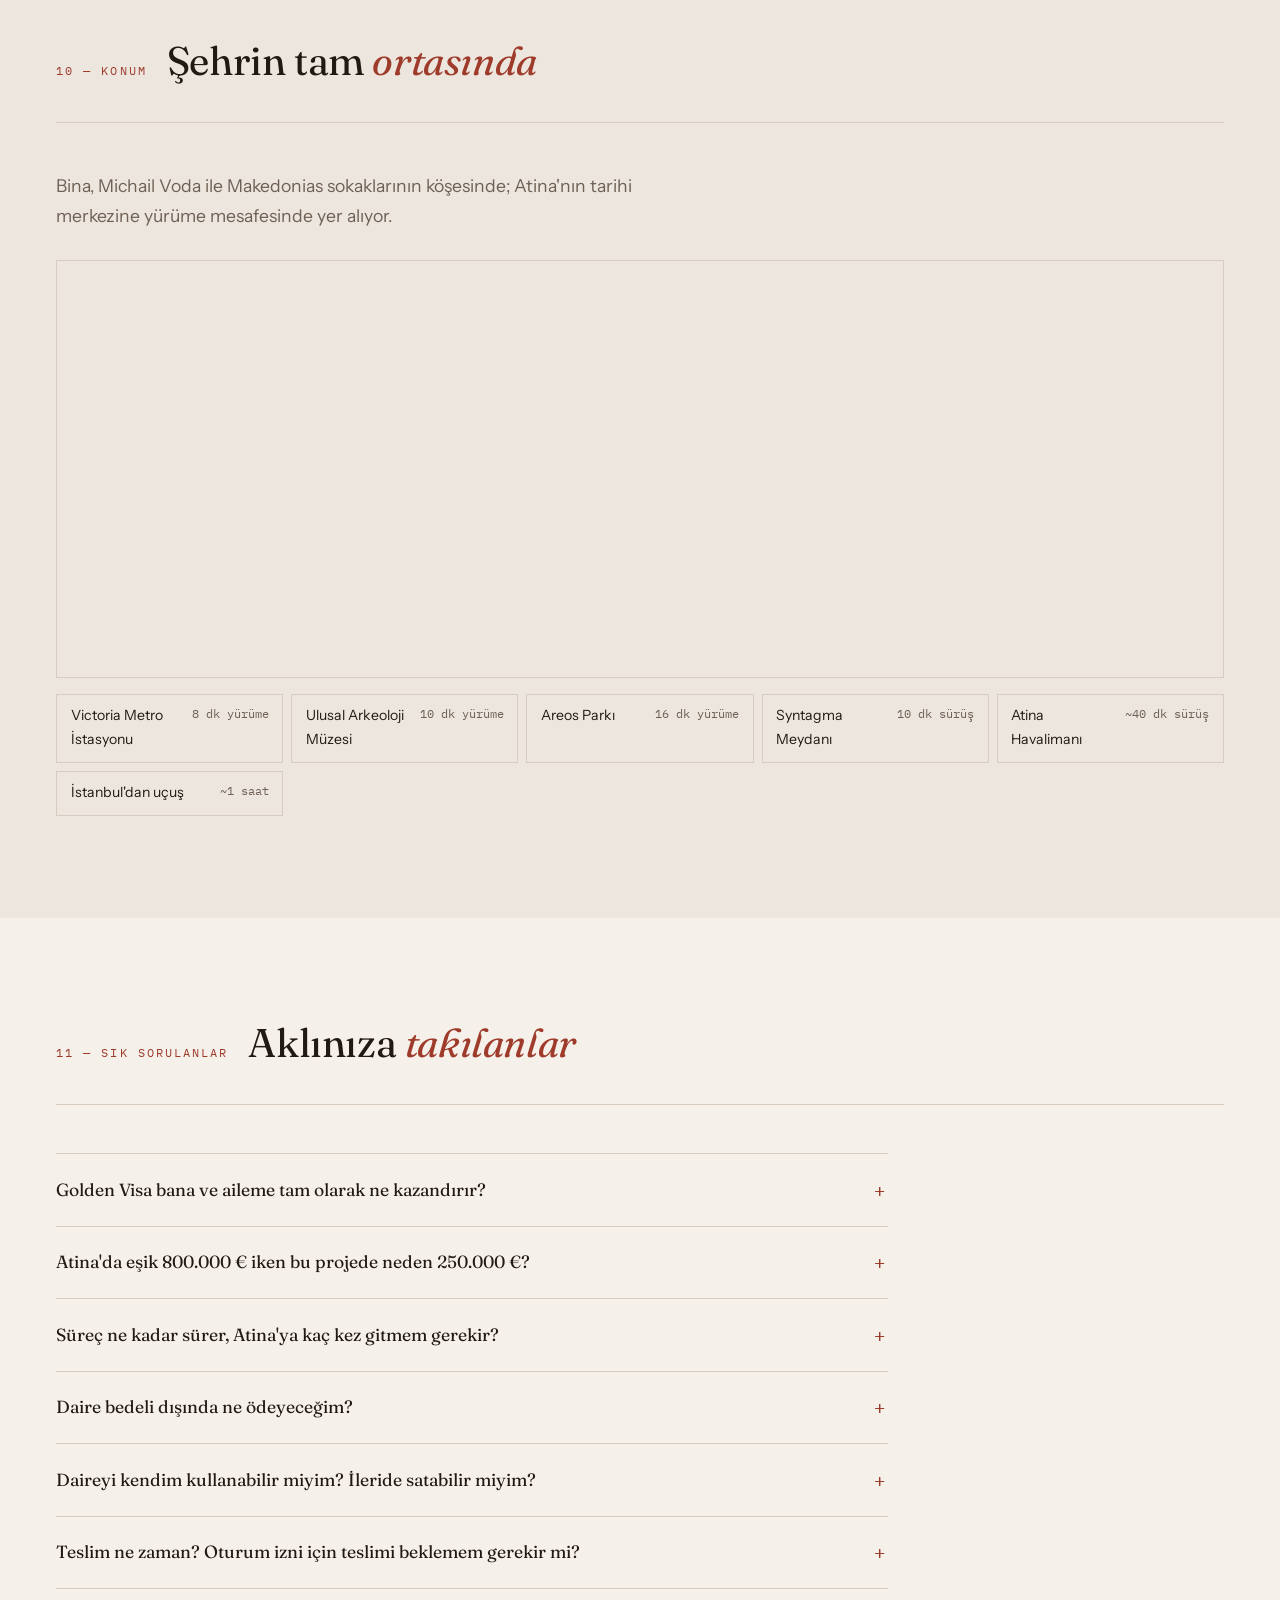
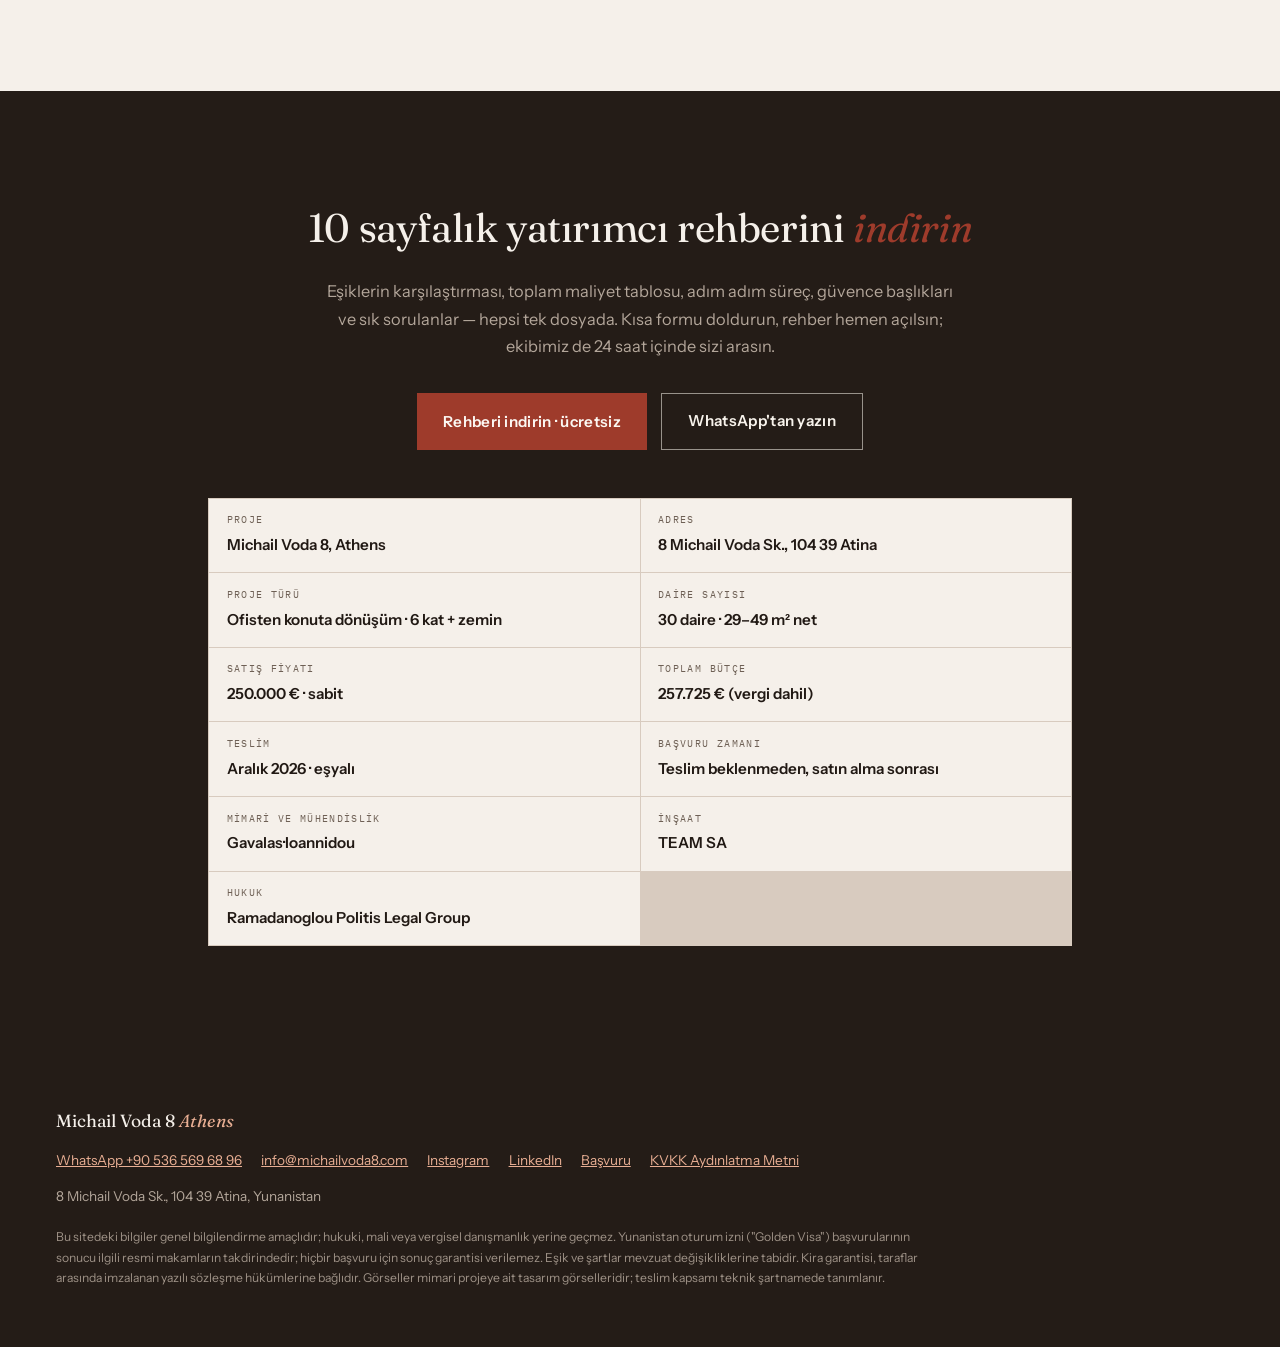
==== commit 82df958a: "Siteye inşaat ve mühendislik firmalarını ekle Güvence bölümündeki taraflar listesi şimdiye kadar yal" ====
--- a/site/index.html
+++ b/site/index.html
@@ -280,8 +280,9 @@
     </ol>
     <div class="roles" style="margin-top: 3.5rem;">
       <div class="role"><span class="r-t">Proje Sahibi ve Satıcı</span><b>MV8 Geliştirici Ekibi</b><p>Dönüşümü gerçekleştiren ve 5 yıllık kira garantisini veren taraf.</p></div>
+      <div class="role"><span class="r-t">Mimari ve Mühendislik</span><b><a href="https://structures.gavalasioannidou.com/en/works/" target="_blank" rel="noopener">Gavalas·Ioannidou</a></b><p>Dönüşüm projesinin müellifi. Mimari ve yapısal mühendislik aynı çatı altında; portföyünde 80'i aşkın proje ve çok sayıda yeniden işlevlendirme işi var.</p></div>
+      <div class="role"><span class="r-t">İnşaat</span><b><a href="https://team-sa.gr/portfolio-gallery/" target="_blank" rel="noopener">TEAM SA</a></b><p>İnşaatı üstlenen Atina merkezli yüklenici. Würth, EYDAP ve Victoria's Secret gibi kurumsal işleri kendi teknik ve elektromekanik ekibiyle uyguladı.</p></div>
       <div class="role"><span class="r-t">Hukuk</span><b>Ramadanoglou Politis Legal Group</b><p>Kolonaki, Atina. Satış sözleşmeleri ve Golden Visa başvurularını yürütür.</p></div>
-      <div class="role"><span class="r-t">Mimari</span><b>Gavalas·Ioannidou Architecture</b><p>Dönüşüm projesinin müellifi.</p></div>
     </div>
   </div>
 </section>
@@ -294,7 +295,7 @@
       <div class="fact"><span class="f-t">Ödeme</span><b>Para elden geçmez</b><p>Ödeme banka kanalıyla yapılır; satıcıya nakit ya da şahsi hesaba transfer söz konusu değildir. Her adım kayıt altındadır.</p></div>
       <div class="fact"><span class="f-t">Mülkiyet</span><b>Tapu doğrudan sizin adınıza</b><p>Satış sözleşmesi noter huzurunda imzalanır, tapu ve kadastro tescili doğrudan alıcı adına yapılır. Arada şirket ya da vekil mülkiyeti yoktur.</p></div>
       <div class="fact"><span class="f-t">Denetim</span><b>Kendi avukatınızla inceleyin</b><p>Sözleşmeyi imzalamadan önce dilerseniz kendi seçtiğiniz bağımsız bir avukata inceletebilirsiniz. Avukatlık masrafını zaten biz karşılıyoruz.</p></div>
-      <div class="fact"><span class="f-t">Taraflar</span><b>Kayıtlı ve doğrulanabilir</b><p>Bina 8 Michail Voda Sk., 104 39 Atina adresinde. Süreci Kolonaki'deki Ramadanoglou Politis Legal Group yürütür; mimari proje Gavalas·Ioannidou'ya aittir.</p></div>
+      <div class="fact"><span class="f-t">Taraflar</span><b>Kayıtlı ve doğrulanabilir</b><p>Bina 8 Michail Voda Sk., 104 39 Atina adresinde. Süreci Kolonaki'deki Ramadanoglou Politis Legal Group yürütür; mimari ve mühendislik projesi Gavalas·Ioannidou'ya, inşaat uygulaması TEAM SA'ya aittir. Her üç firmanın da kendi web sitesinden geçmiş işlerini inceleyebilirsiniz.</p></div>
       <div class="fact"><span class="f-t">Kira garantisi</span><b>Sözleşmenin maddesi</b><p>5 yıl boyunca aylık 500 € kira taahhüdü sözlü bir vaat değil, imzaladığınız satış sözleşmesinde yazılı bir yükümlülüktür.</p></div>
       <div class="fact"><span class="f-t">Yerinde görün</span><b>Atina'ya davetlisiniz</b><p>Karar öncesinde binayı yerinde görmek isterseniz ziyaretinizi planlarız. Daireleri ve çevreyi kendi gözünüzle görmeden karar vermek zorunda değilsiniz.</p></div>
     </div>
@@ -368,7 +369,8 @@
       <div><span>Toplam bütçe</span><b>257.725 € (vergi dahil)</b></div>
       <div><span>Teslim</span><b>Aralık 2026 · eşyalı</b></div>
       <div><span>Başvuru zamanı</span><b>Teslim beklenmeden, satın alma sonrası</b></div>
-      <div><span>Mimari</span><b>Gavalas·Ioannidou Architecture</b></div>
+      <div><span>Mimari ve mühendislik</span><b>Gavalas·Ioannidou</b></div>
+      <div><span>İnşaat</span><b>TEAM SA</b></div>
       <div><span>Hukuk</span><b>Ramadanoglou Politis Legal Group</b></div>
     </div>
   </div>
--- a/site/style.css
+++ b/site/style.css
@@ -227,11 +227,13 @@
 @media (max-width: 1000px) { .steps { grid-template-columns: 1fr 1fr; } }
 @media (max-width: 560px) { .steps { grid-template-columns: 1fr; gap: 1.5rem; } }
 
-.roles { display: grid; grid-template-columns: repeat(3, 1fr); gap: 1px; background: var(--hair); border: 1px solid var(--hair); }
+.roles { display: grid; grid-template-columns: repeat(auto-fit, minmax(230px, 1fr)); gap: 1px; background: var(--hair); border: 1px solid var(--hair); }
 .role { background: var(--bg); padding: 1.6rem 1.4rem; }
 .role .r-t { font-family: "IBM Plex Mono", monospace; font-size: .62rem; letter-spacing: .16em; text-transform: uppercase; color: var(--accent); display: block; margin-bottom: .6rem; }
 .role b { font-family: Fraunces, Georgia, serif; font-weight: 500; font-size: 1.05rem; display: block; margin-bottom: .3rem; }
 .role p { font-size: .9rem; color: var(--ink-2); margin: 0; }
+.role b a { color: inherit; text-decoration: none; border-bottom: 1px solid var(--hair); }
+.role b a:hover { border-bottom-color: var(--accent); color: var(--accent); }
 @media (max-width: 880px) { .roles { grid-template-columns: 1fr; } }
 
 /* ── Konum / harita ── */
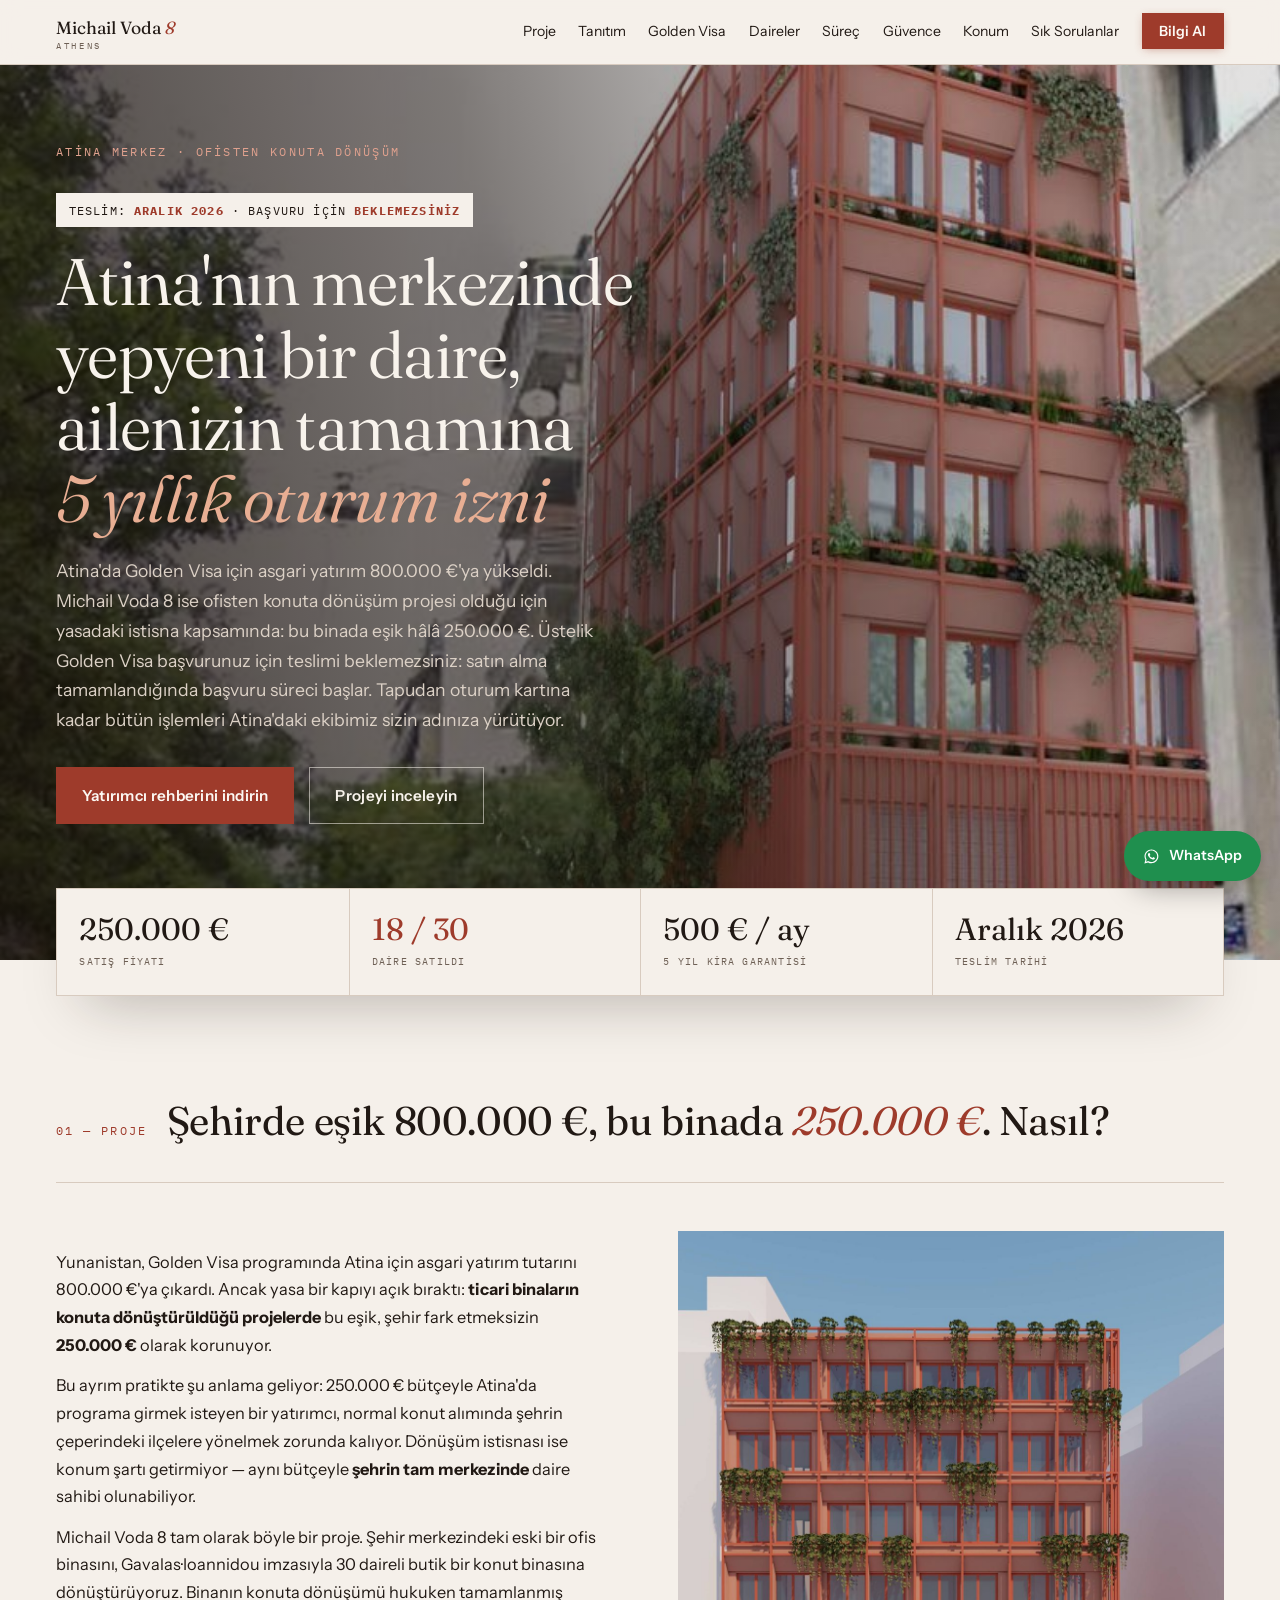
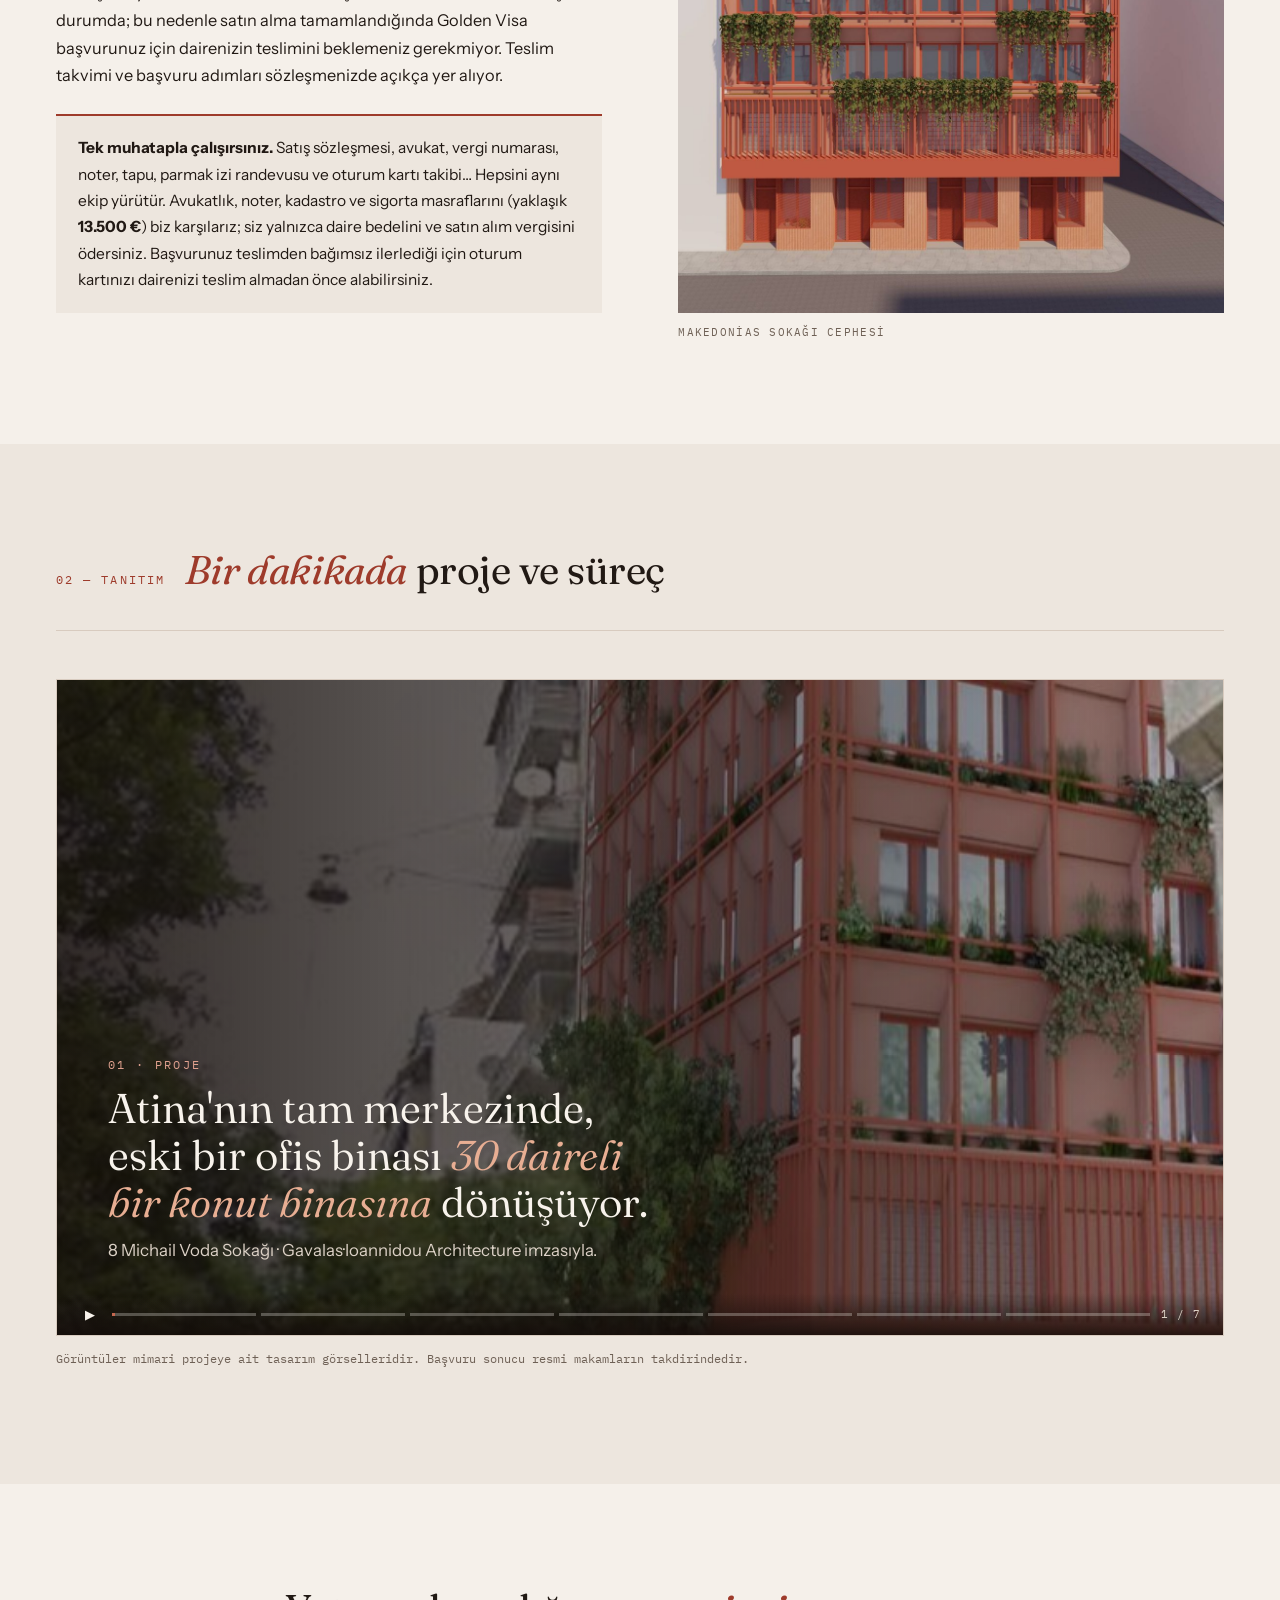
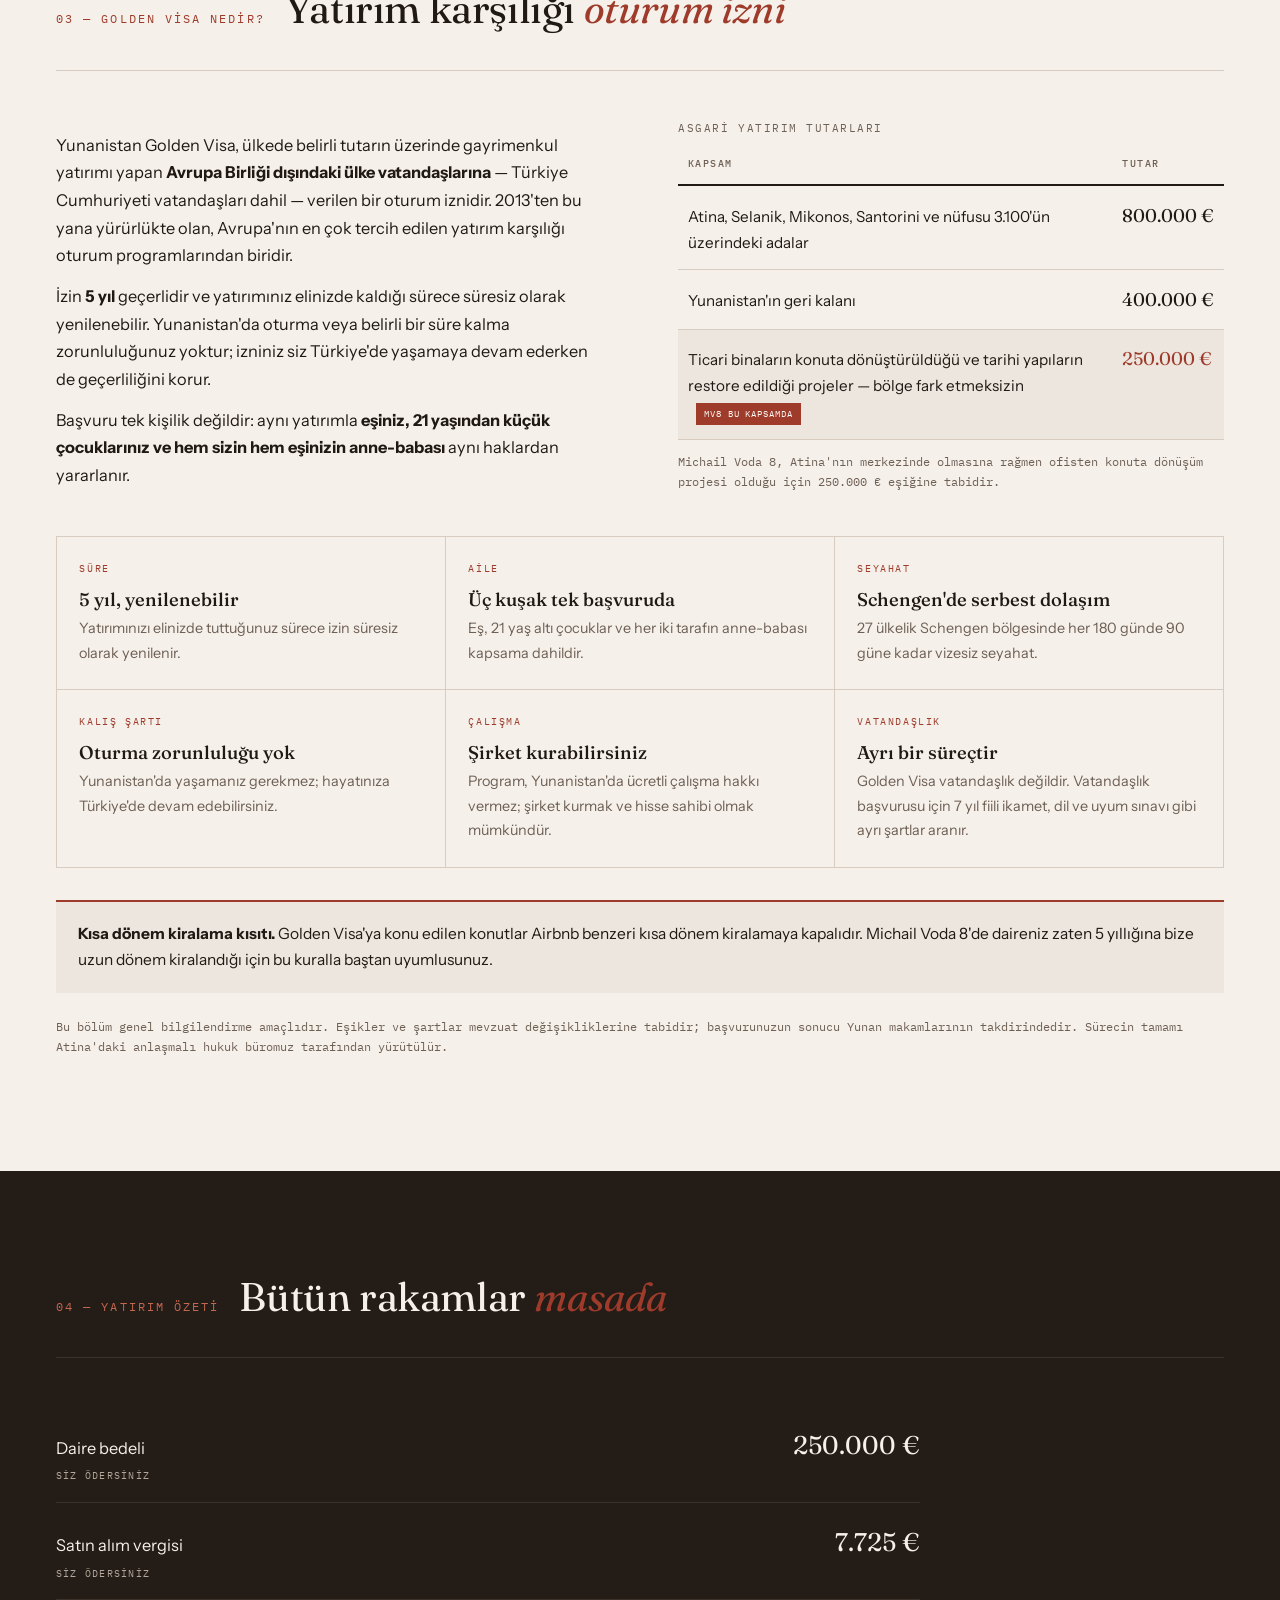
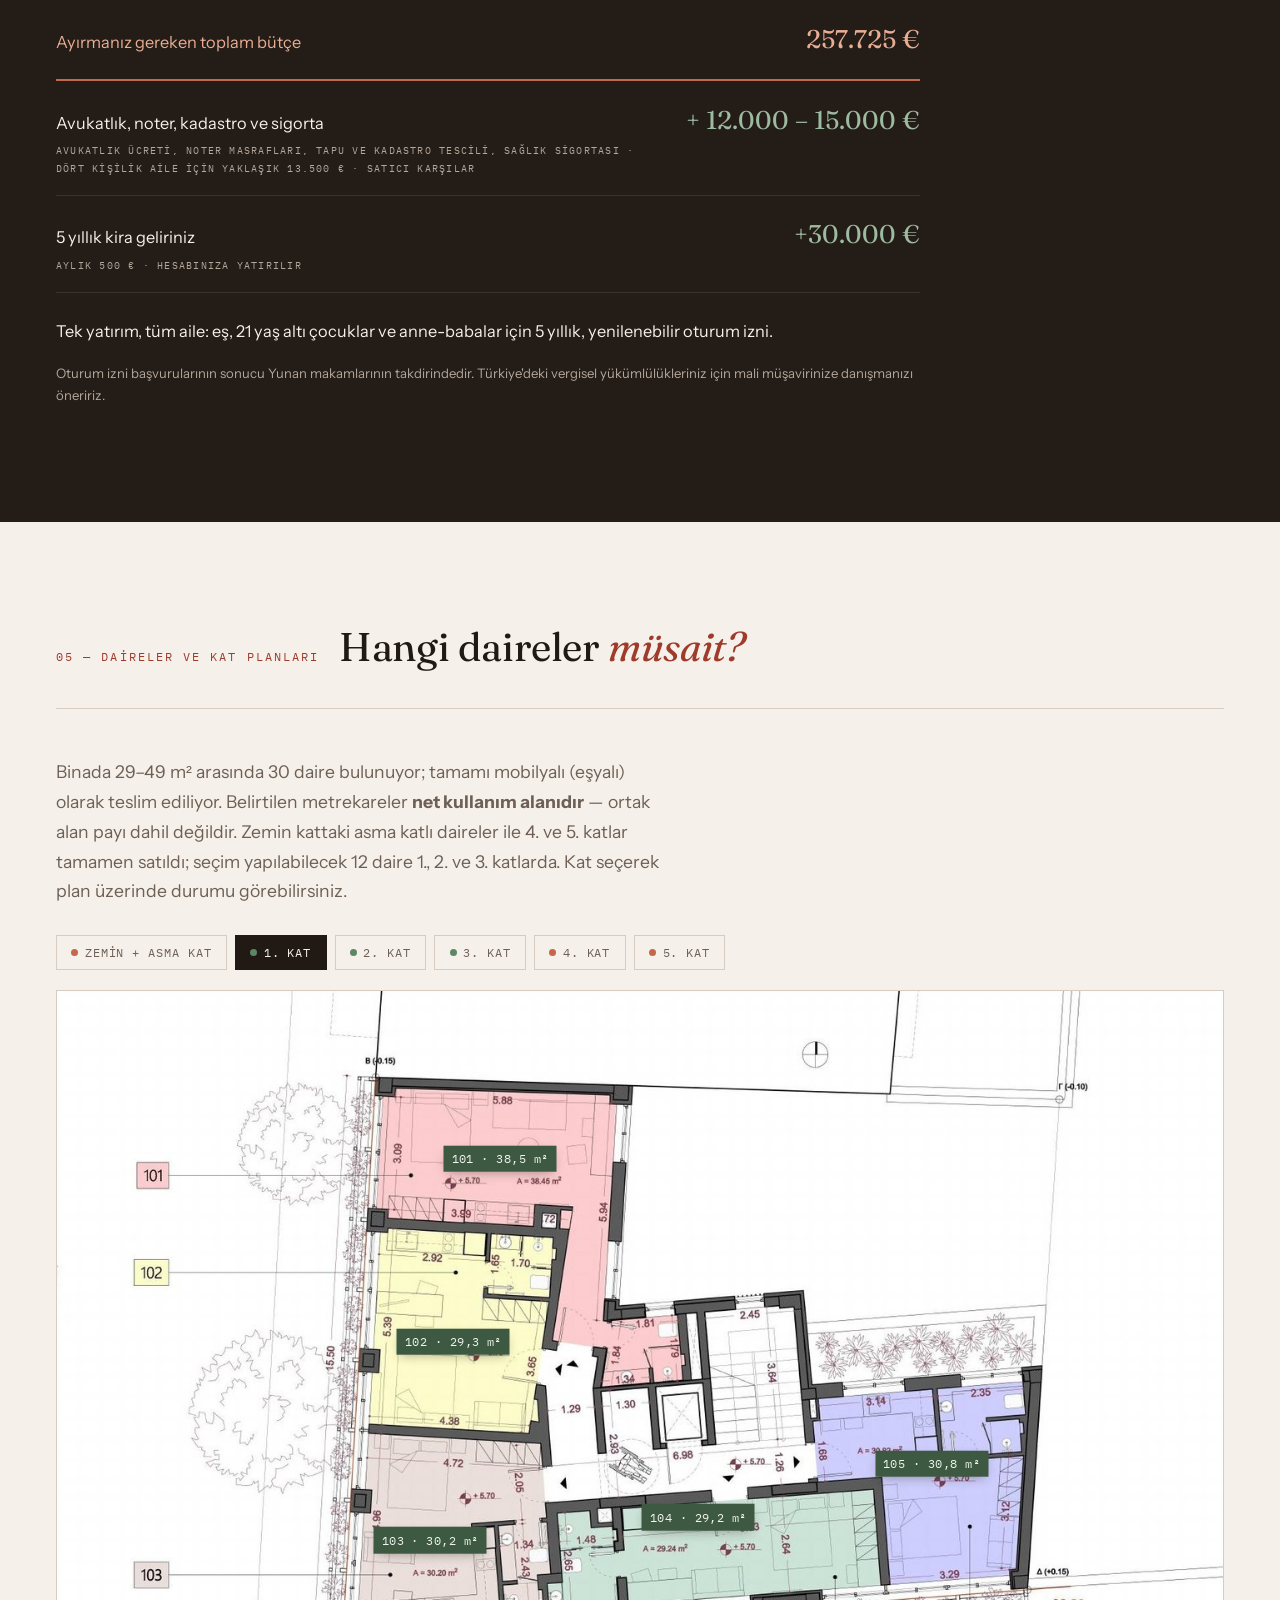
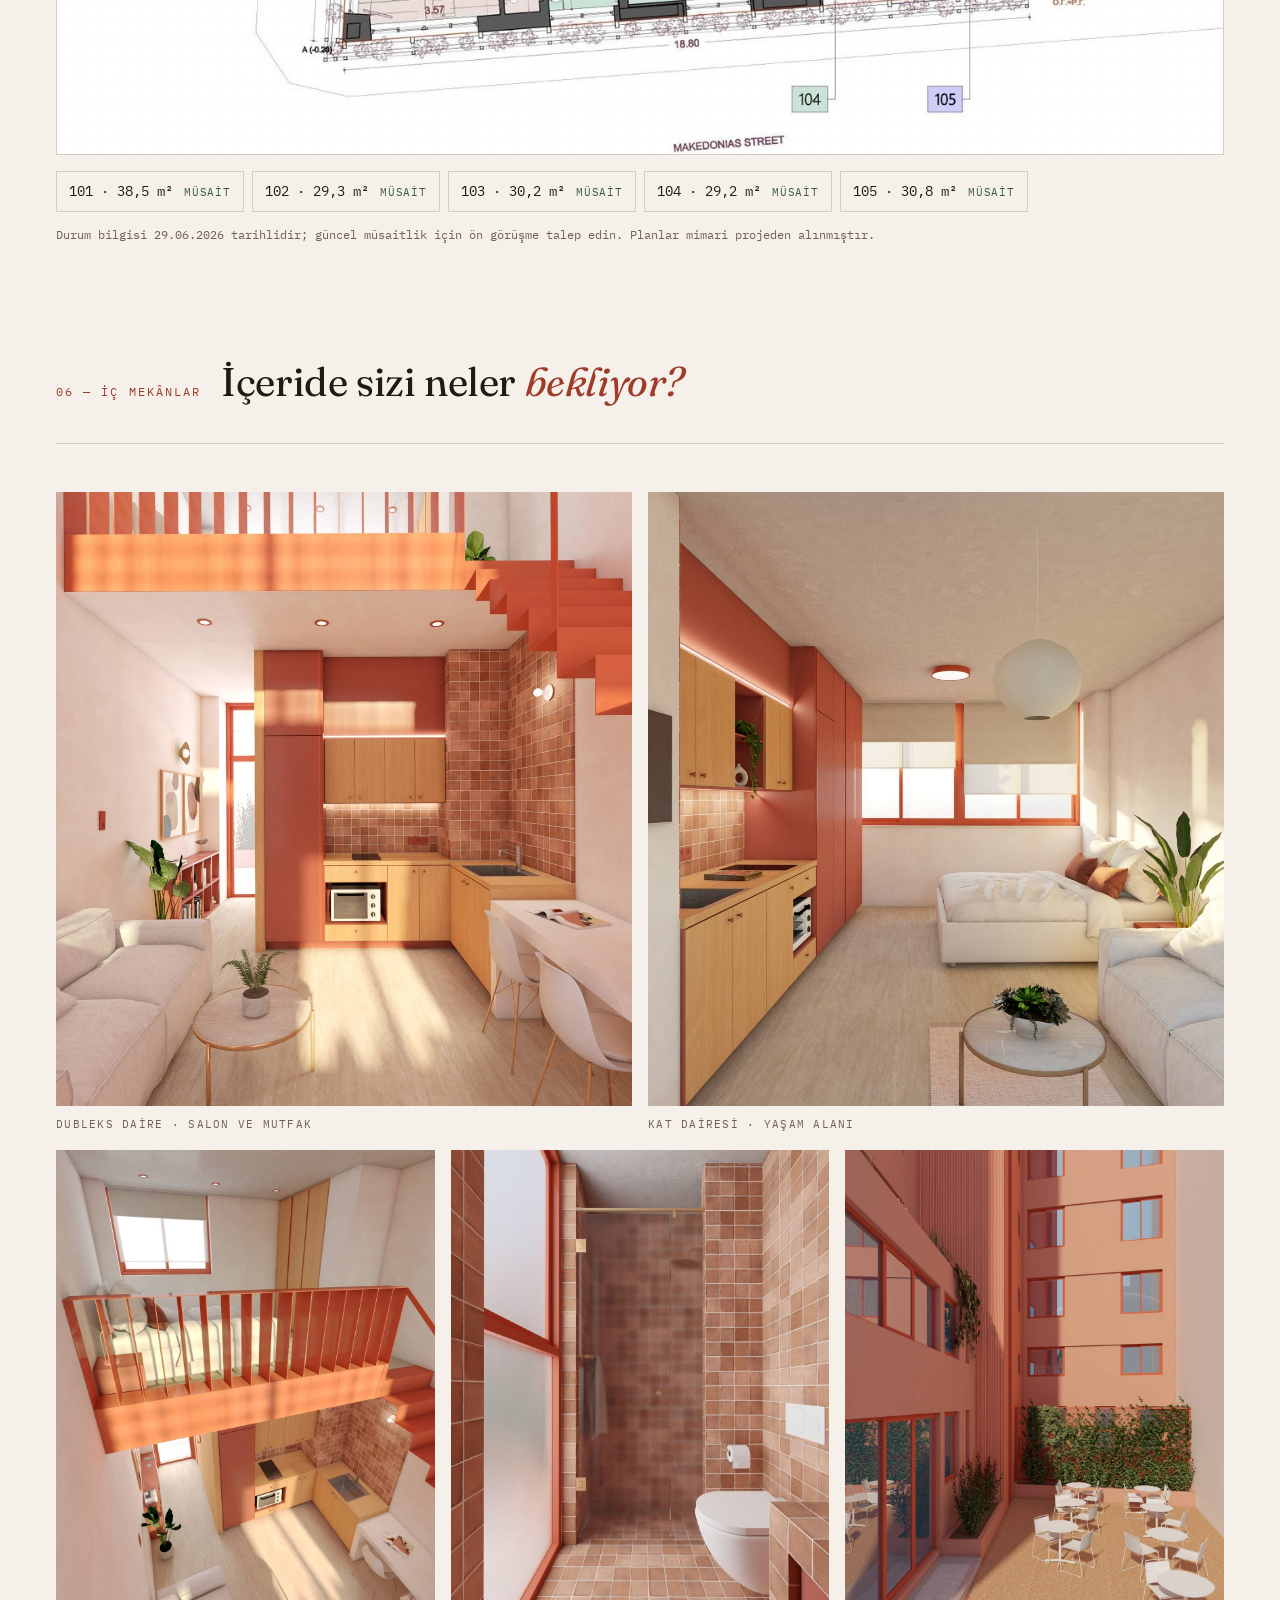
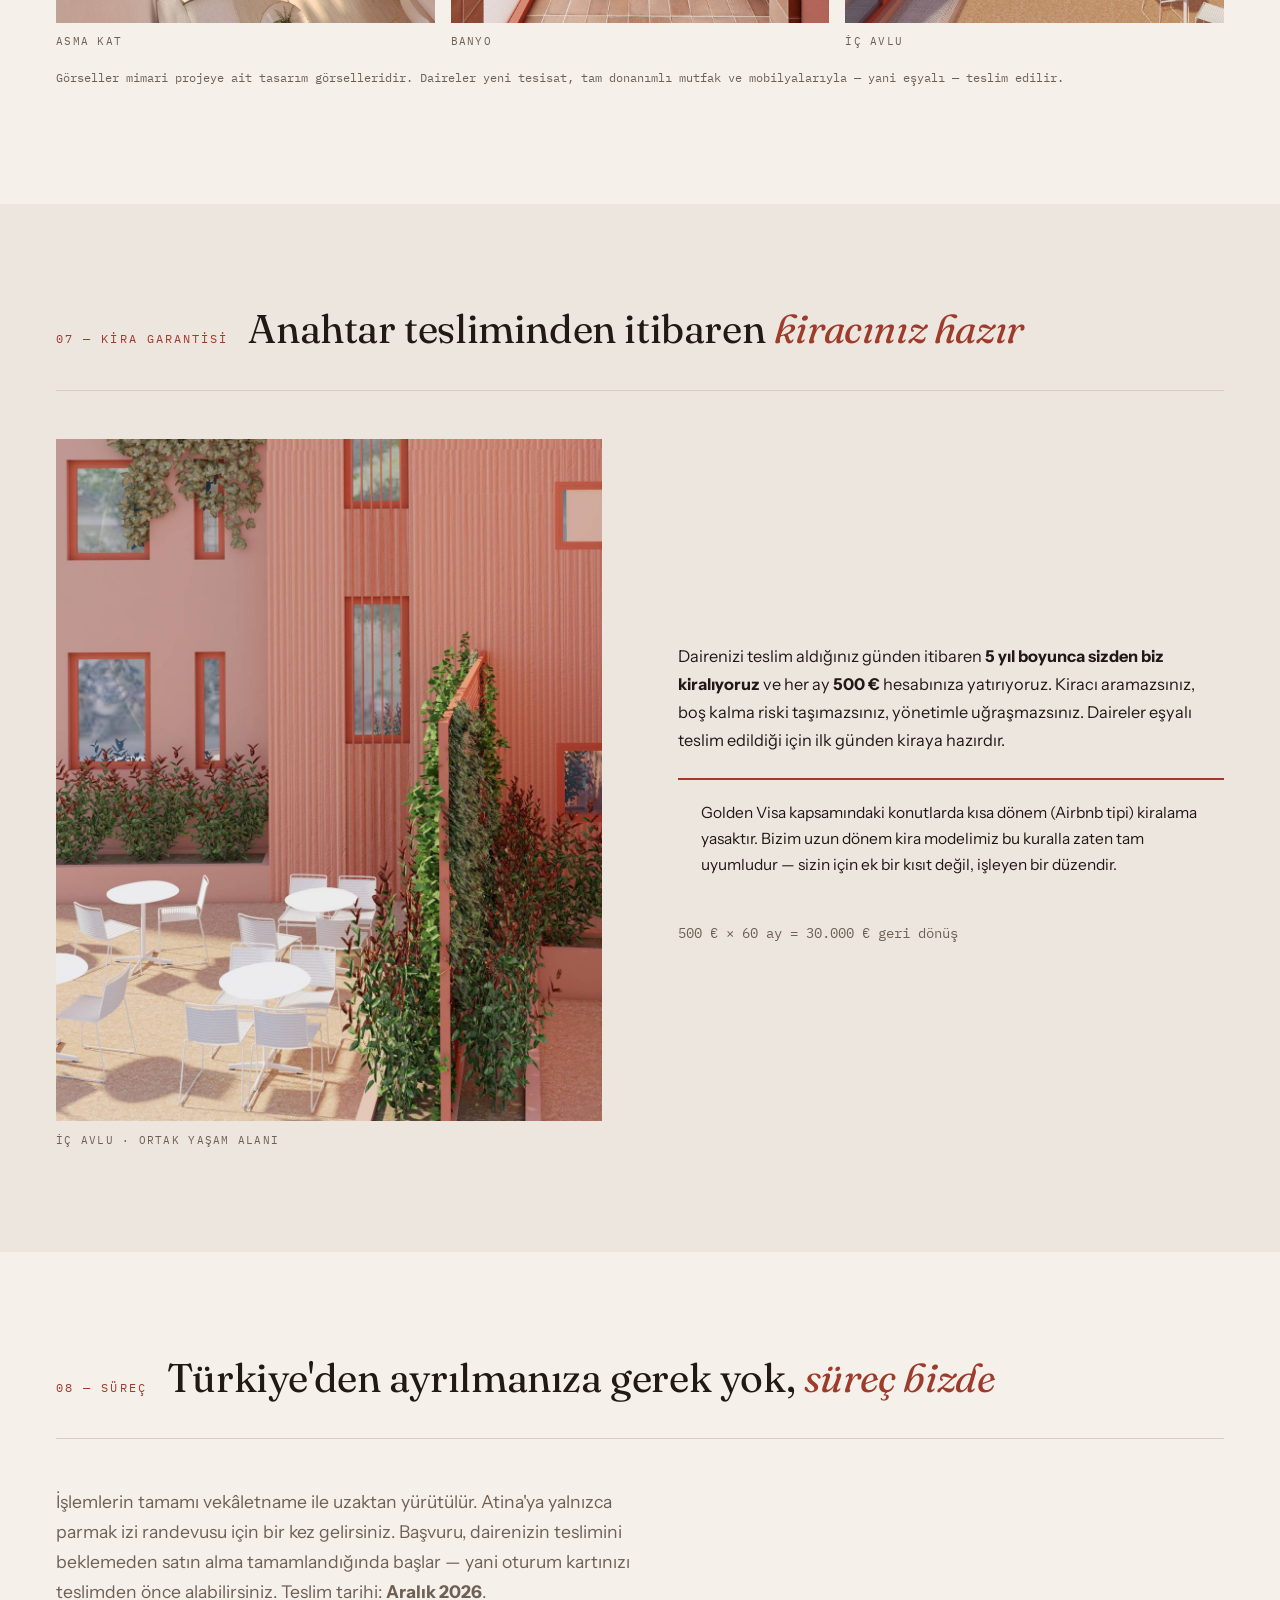
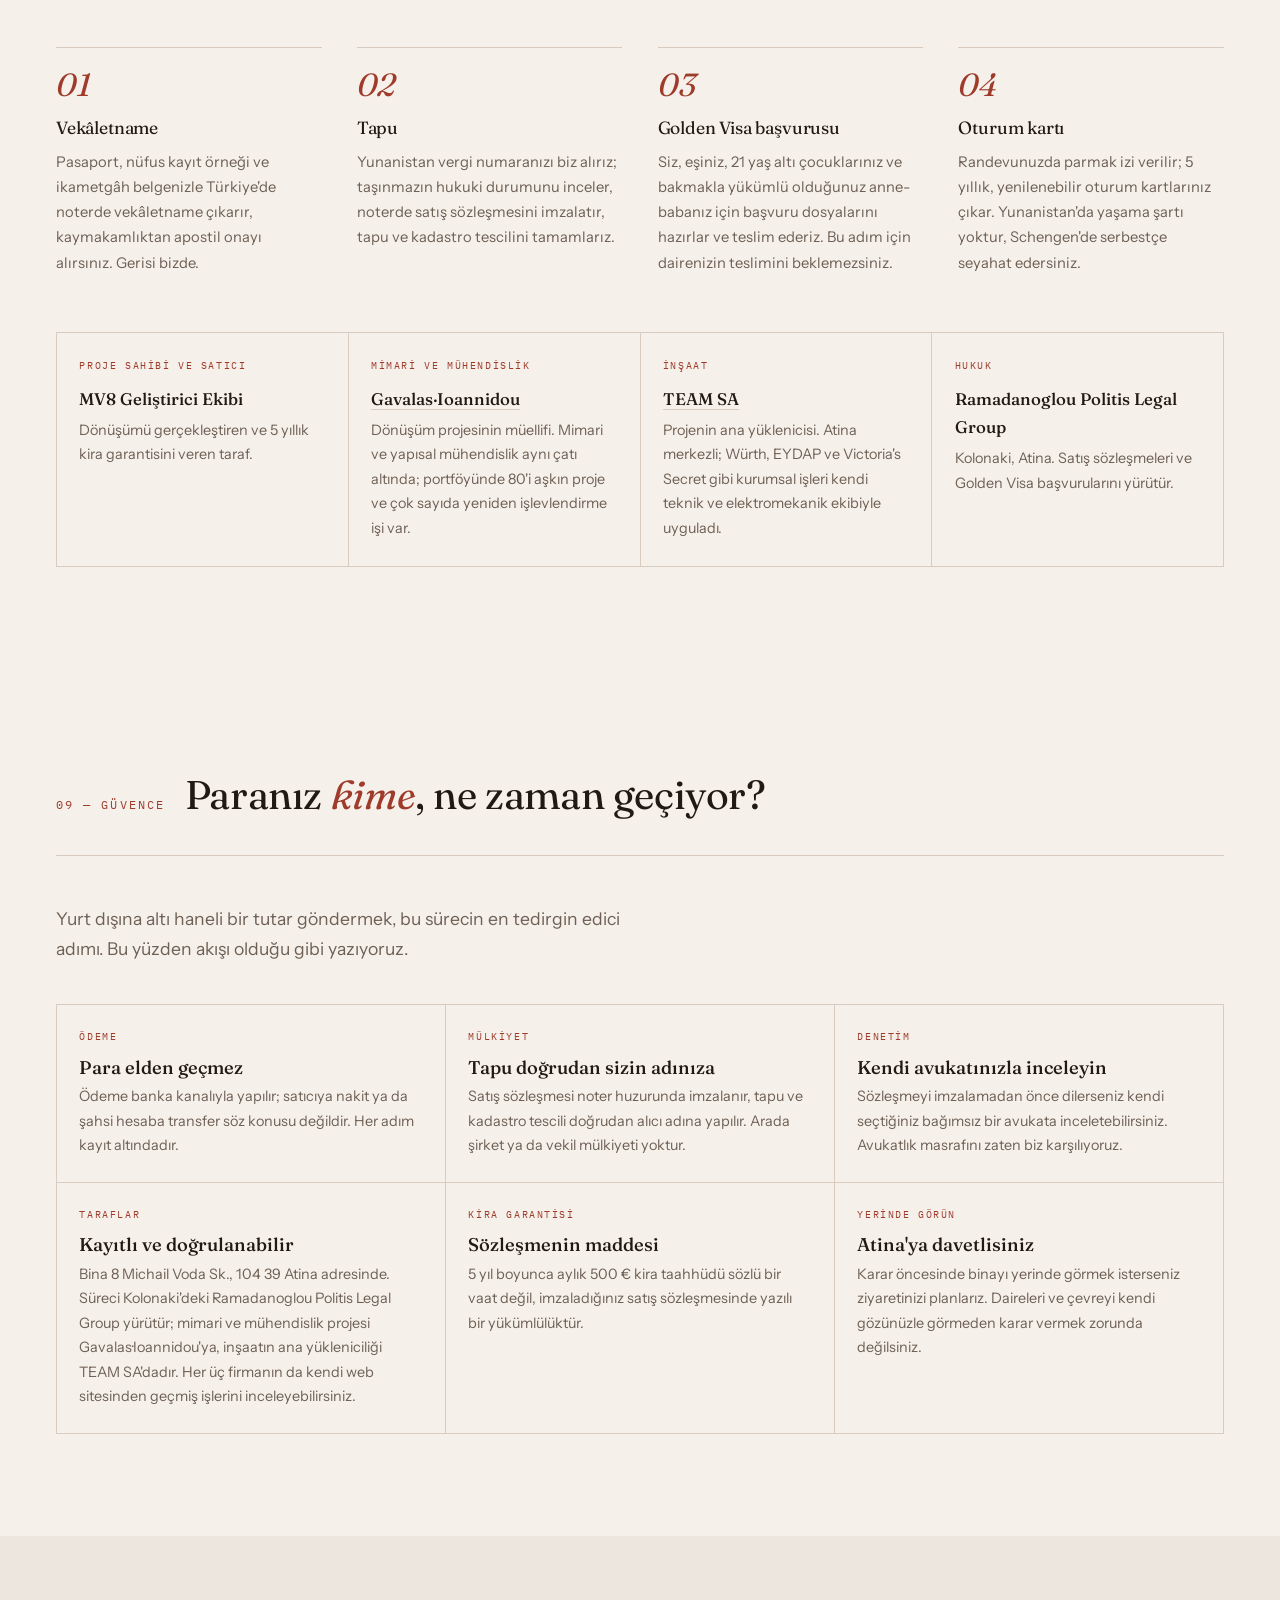
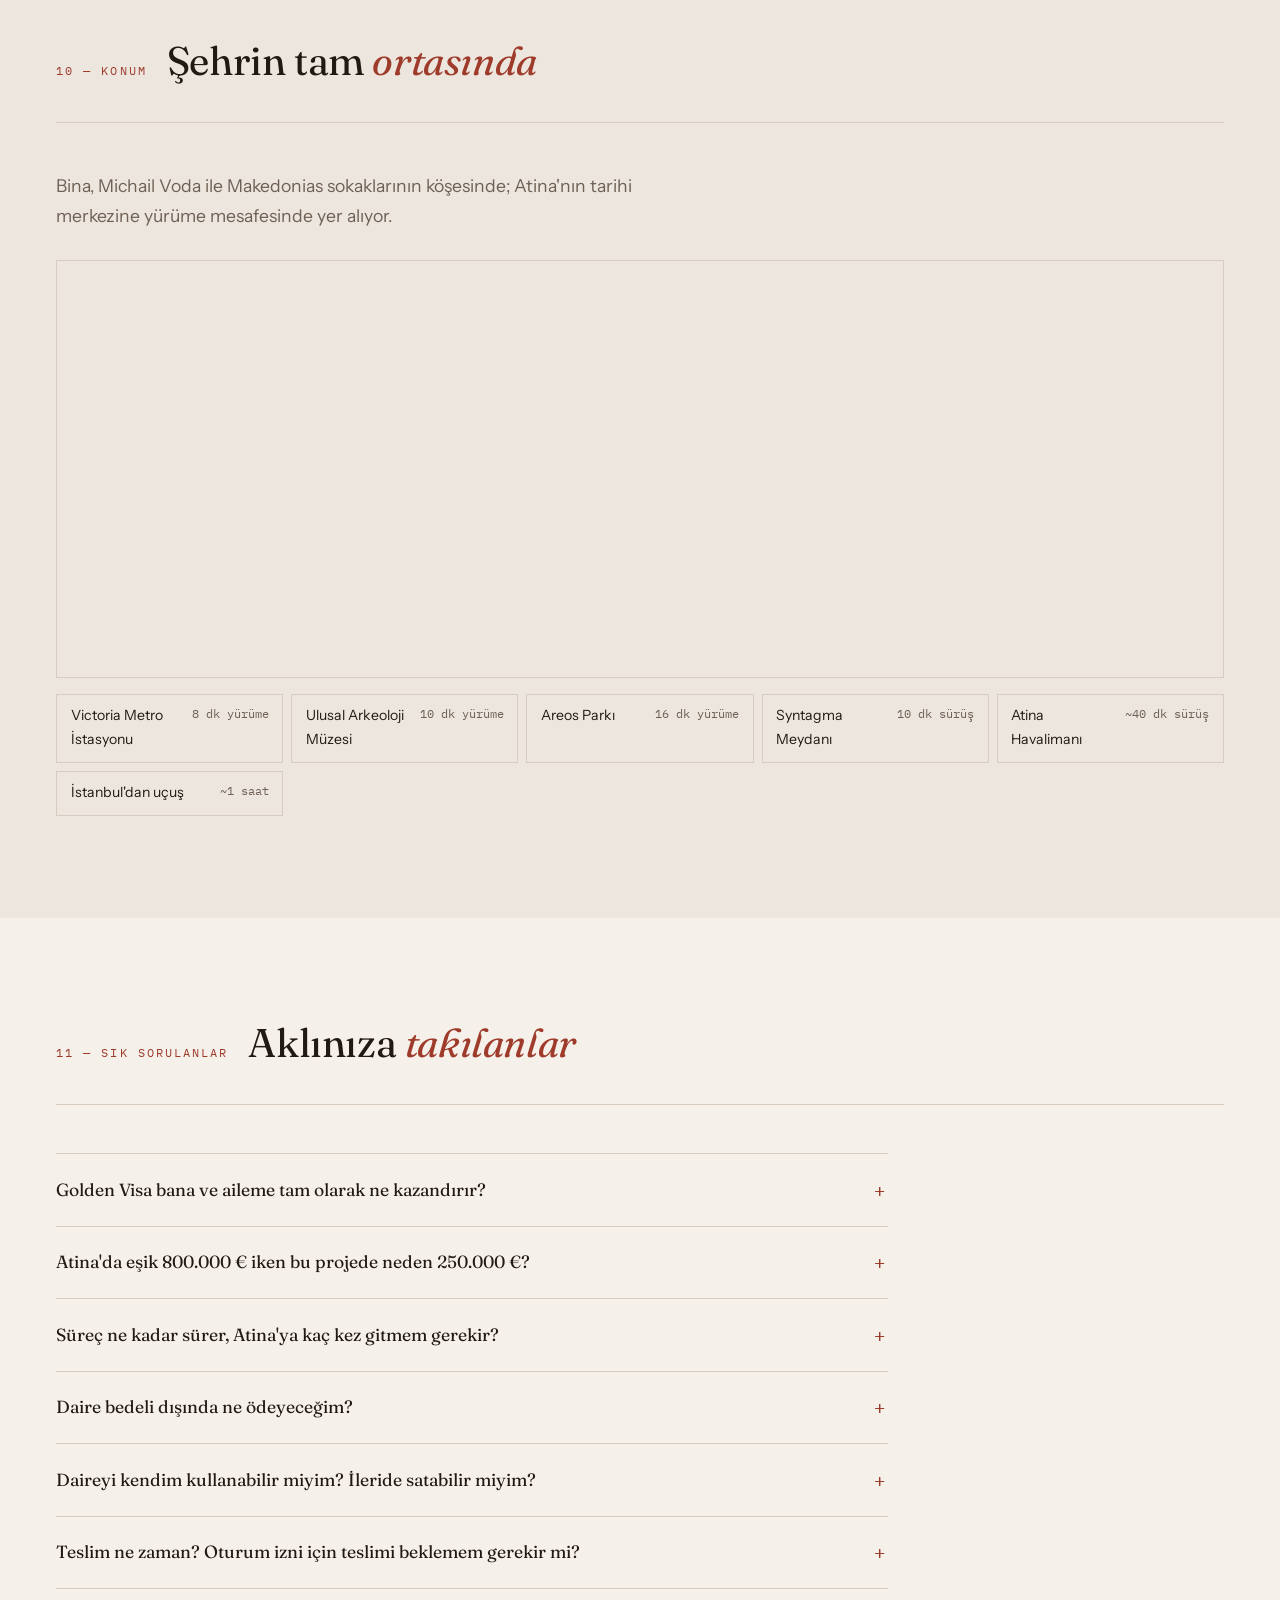
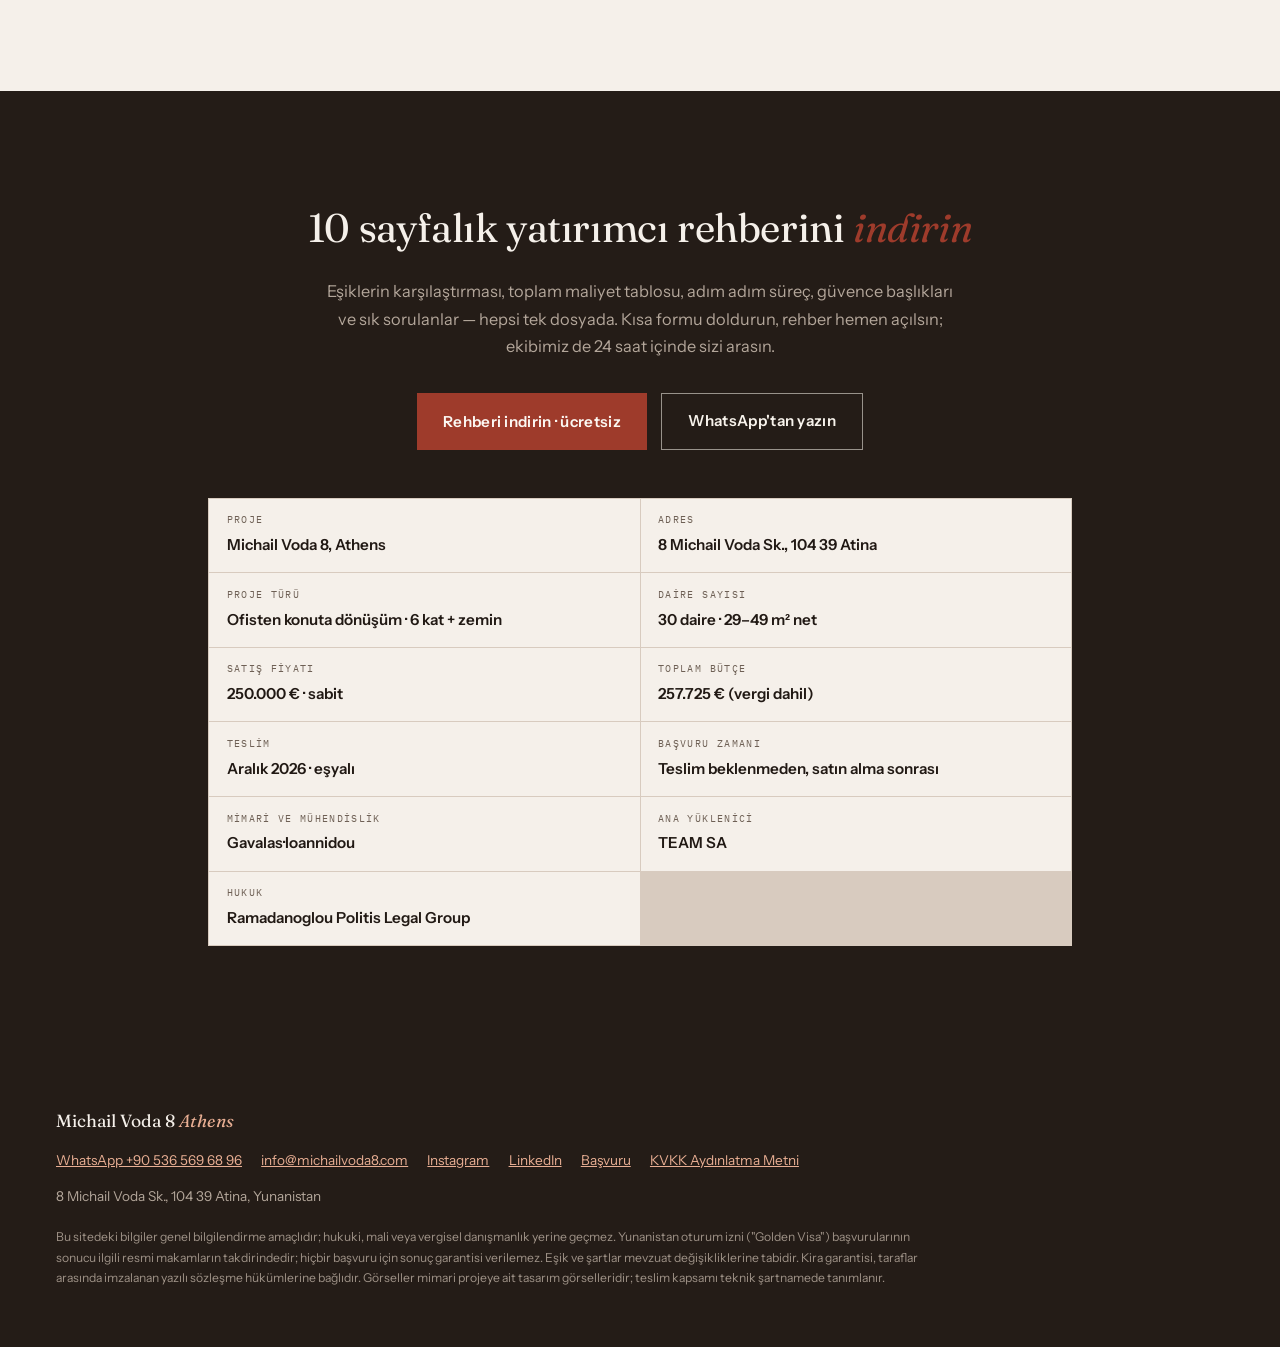
==== commit 55a85a19: "TEAM SA'yı ana yüklenici olarak netleştir Firmanın projedeki rolü ana yüklenicilik. Önceki metin yal" ====
--- a/site/index.html
+++ b/site/index.html
@@ -281,7 +281,7 @@
     <div class="roles" style="margin-top: 3.5rem;">
       <div class="role"><span class="r-t">Proje Sahibi ve Satıcı</span><b>MV8 Geliştirici Ekibi</b><p>Dönüşümü gerçekleştiren ve 5 yıllık kira garantisini veren taraf.</p></div>
       <div class="role"><span class="r-t">Mimari ve Mühendislik</span><b><a href="https://structures.gavalasioannidou.com/en/works/" target="_blank" rel="noopener">Gavalas·Ioannidou</a></b><p>Dönüşüm projesinin müellifi. Mimari ve yapısal mühendislik aynı çatı altında; portföyünde 80'i aşkın proje ve çok sayıda yeniden işlevlendirme işi var.</p></div>
-      <div class="role"><span class="r-t">İnşaat</span><b><a href="https://team-sa.gr/portfolio-gallery/" target="_blank" rel="noopener">TEAM SA</a></b><p>İnşaatı üstlenen Atina merkezli yüklenici. Würth, EYDAP ve Victoria's Secret gibi kurumsal işleri kendi teknik ve elektromekanik ekibiyle uyguladı.</p></div>
+      <div class="role"><span class="r-t">İnşaat</span><b><a href="https://team-sa.gr/portfolio-gallery/" target="_blank" rel="noopener">TEAM SA</a></b><p>Projenin ana yüklenicisi. Atina merkezli; Würth, EYDAP ve Victoria's Secret gibi kurumsal işleri kendi teknik ve elektromekanik ekibiyle uyguladı.</p></div>
       <div class="role"><span class="r-t">Hukuk</span><b>Ramadanoglou Politis Legal Group</b><p>Kolonaki, Atina. Satış sözleşmeleri ve Golden Visa başvurularını yürütür.</p></div>
     </div>
   </div>
@@ -295,7 +295,7 @@
       <div class="fact"><span class="f-t">Ödeme</span><b>Para elden geçmez</b><p>Ödeme banka kanalıyla yapılır; satıcıya nakit ya da şahsi hesaba transfer söz konusu değildir. Her adım kayıt altındadır.</p></div>
       <div class="fact"><span class="f-t">Mülkiyet</span><b>Tapu doğrudan sizin adınıza</b><p>Satış sözleşmesi noter huzurunda imzalanır, tapu ve kadastro tescili doğrudan alıcı adına yapılır. Arada şirket ya da vekil mülkiyeti yoktur.</p></div>
       <div class="fact"><span class="f-t">Denetim</span><b>Kendi avukatınızla inceleyin</b><p>Sözleşmeyi imzalamadan önce dilerseniz kendi seçtiğiniz bağımsız bir avukata inceletebilirsiniz. Avukatlık masrafını zaten biz karşılıyoruz.</p></div>
-      <div class="fact"><span class="f-t">Taraflar</span><b>Kayıtlı ve doğrulanabilir</b><p>Bina 8 Michail Voda Sk., 104 39 Atina adresinde. Süreci Kolonaki'deki Ramadanoglou Politis Legal Group yürütür; mimari ve mühendislik projesi Gavalas·Ioannidou'ya, inşaat uygulaması TEAM SA'ya aittir. Her üç firmanın da kendi web sitesinden geçmiş işlerini inceleyebilirsiniz.</p></div>
+      <div class="fact"><span class="f-t">Taraflar</span><b>Kayıtlı ve doğrulanabilir</b><p>Bina 8 Michail Voda Sk., 104 39 Atina adresinde. Süreci Kolonaki'deki Ramadanoglou Politis Legal Group yürütür; mimari ve mühendislik projesi Gavalas·Ioannidou'ya, inşaatın ana yükleniciliği TEAM SA'dadır. Her üç firmanın da kendi web sitesinden geçmiş işlerini inceleyebilirsiniz.</p></div>
       <div class="fact"><span class="f-t">Kira garantisi</span><b>Sözleşmenin maddesi</b><p>5 yıl boyunca aylık 500 € kira taahhüdü sözlü bir vaat değil, imzaladığınız satış sözleşmesinde yazılı bir yükümlülüktür.</p></div>
       <div class="fact"><span class="f-t">Yerinde görün</span><b>Atina'ya davetlisiniz</b><p>Karar öncesinde binayı yerinde görmek isterseniz ziyaretinizi planlarız. Daireleri ve çevreyi kendi gözünüzle görmeden karar vermek zorunda değilsiniz.</p></div>
     </div>
@@ -370,7 +370,7 @@
       <div><span>Teslim</span><b>Aralık 2026 · eşyalı</b></div>
       <div><span>Başvuru zamanı</span><b>Teslim beklenmeden, satın alma sonrası</b></div>
       <div><span>Mimari ve mühendislik</span><b>Gavalas·Ioannidou</b></div>
-      <div><span>İnşaat</span><b>TEAM SA</b></div>
+      <div><span>Ana yüklenici</span><b>TEAM SA</b></div>
       <div><span>Hukuk</span><b>Ramadanoglou Politis Legal Group</b></div>
     </div>
   </div>
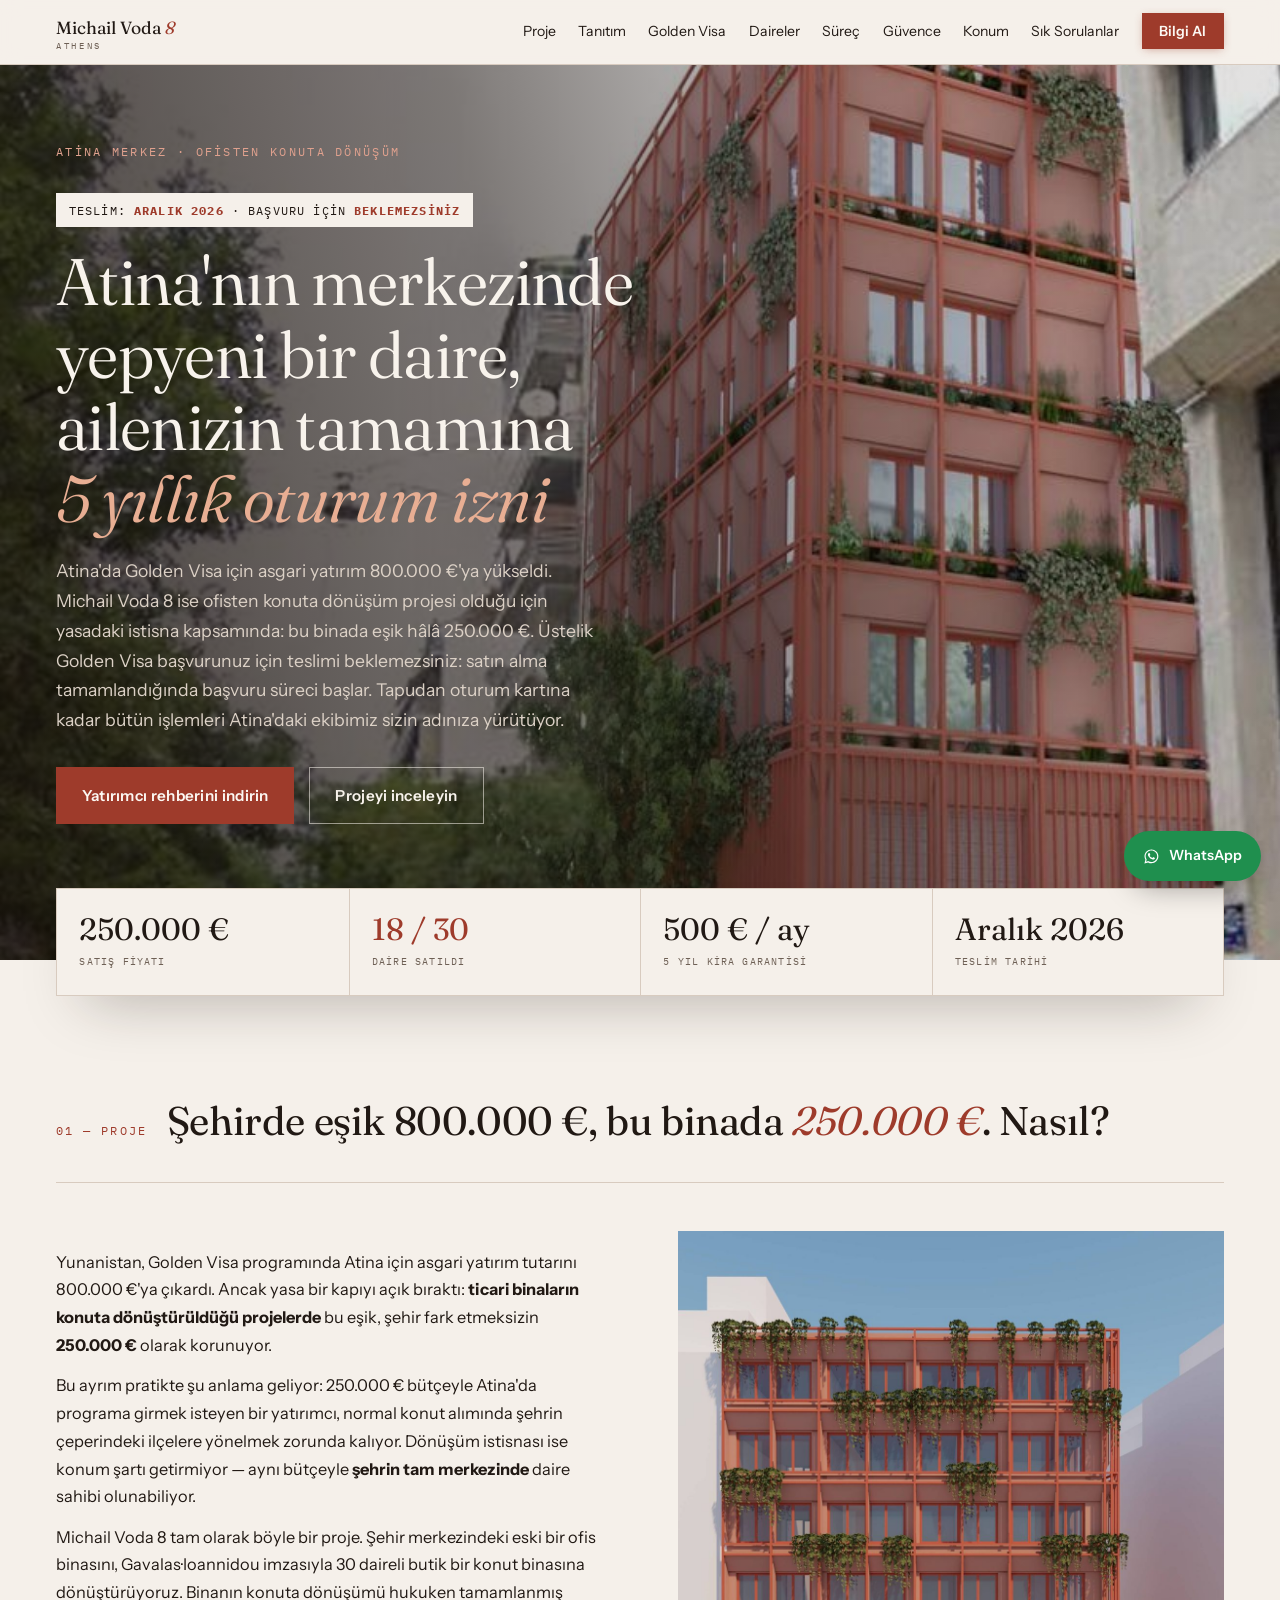
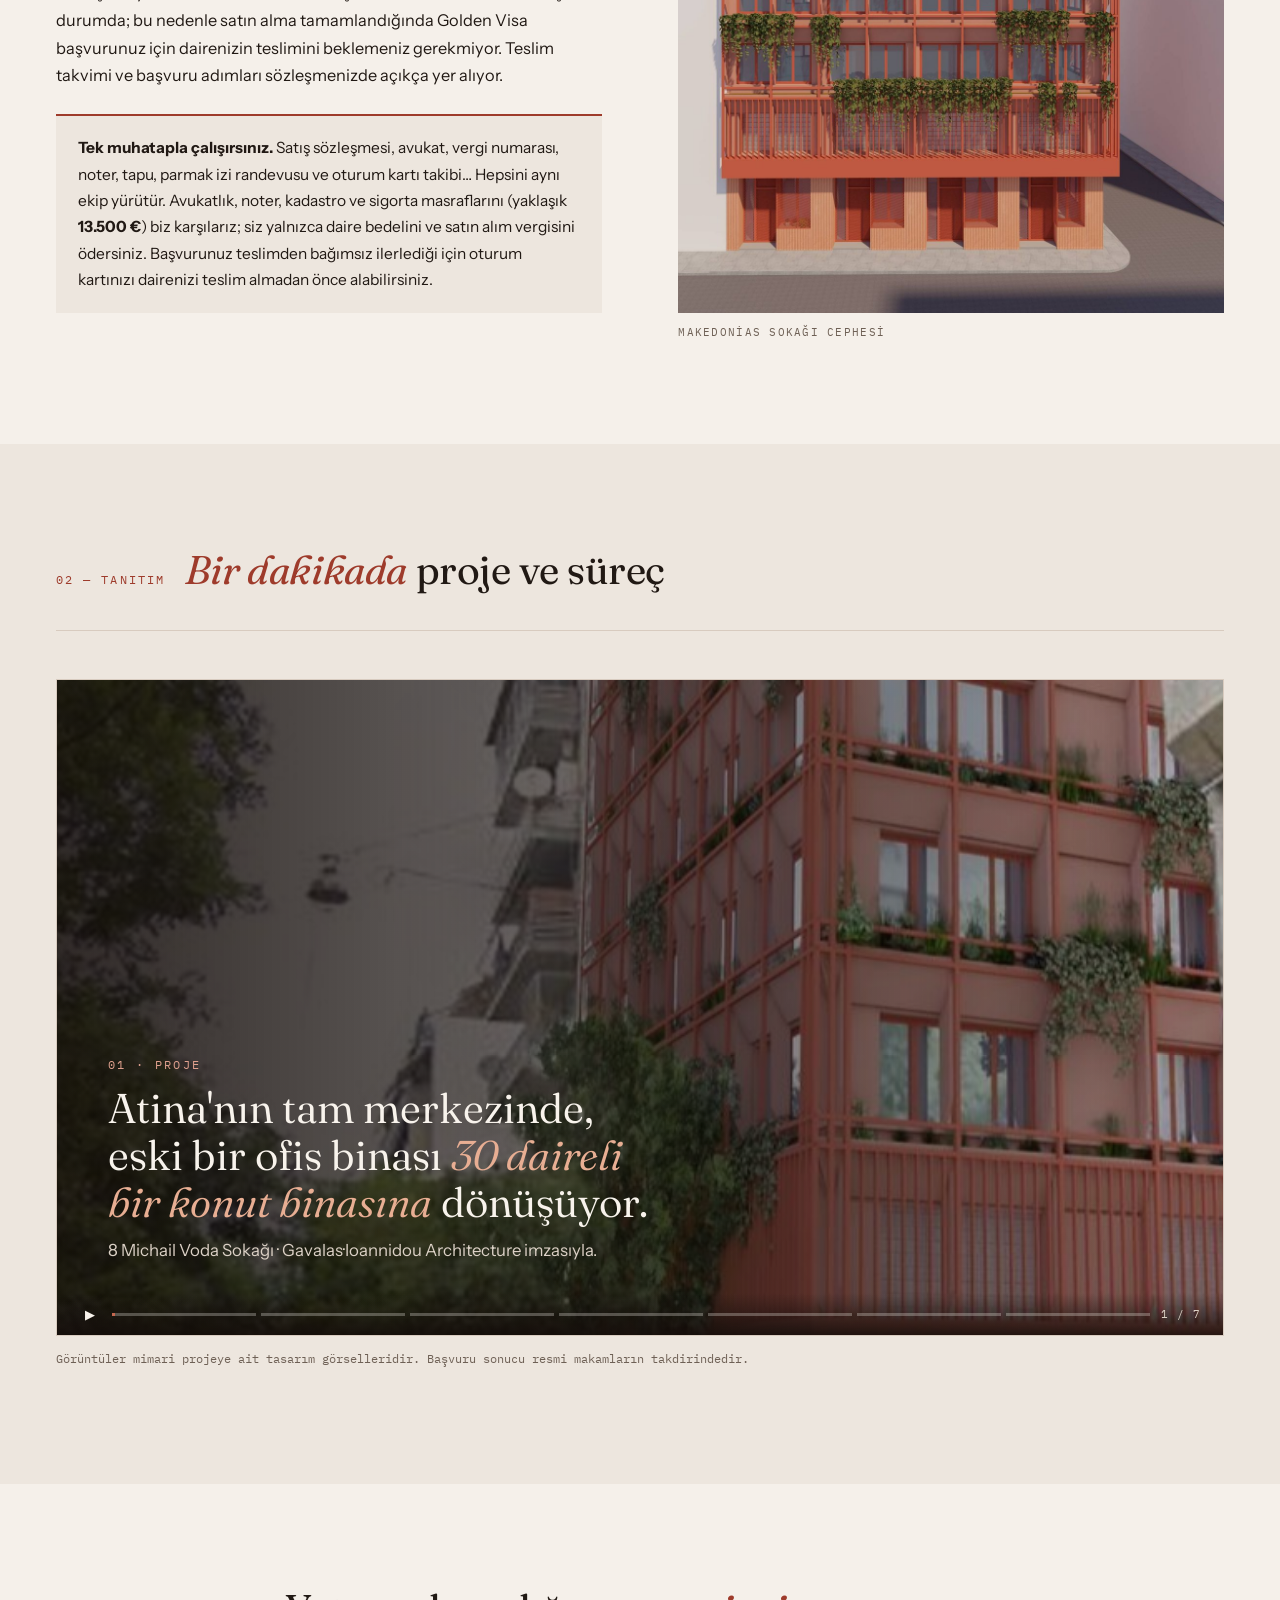
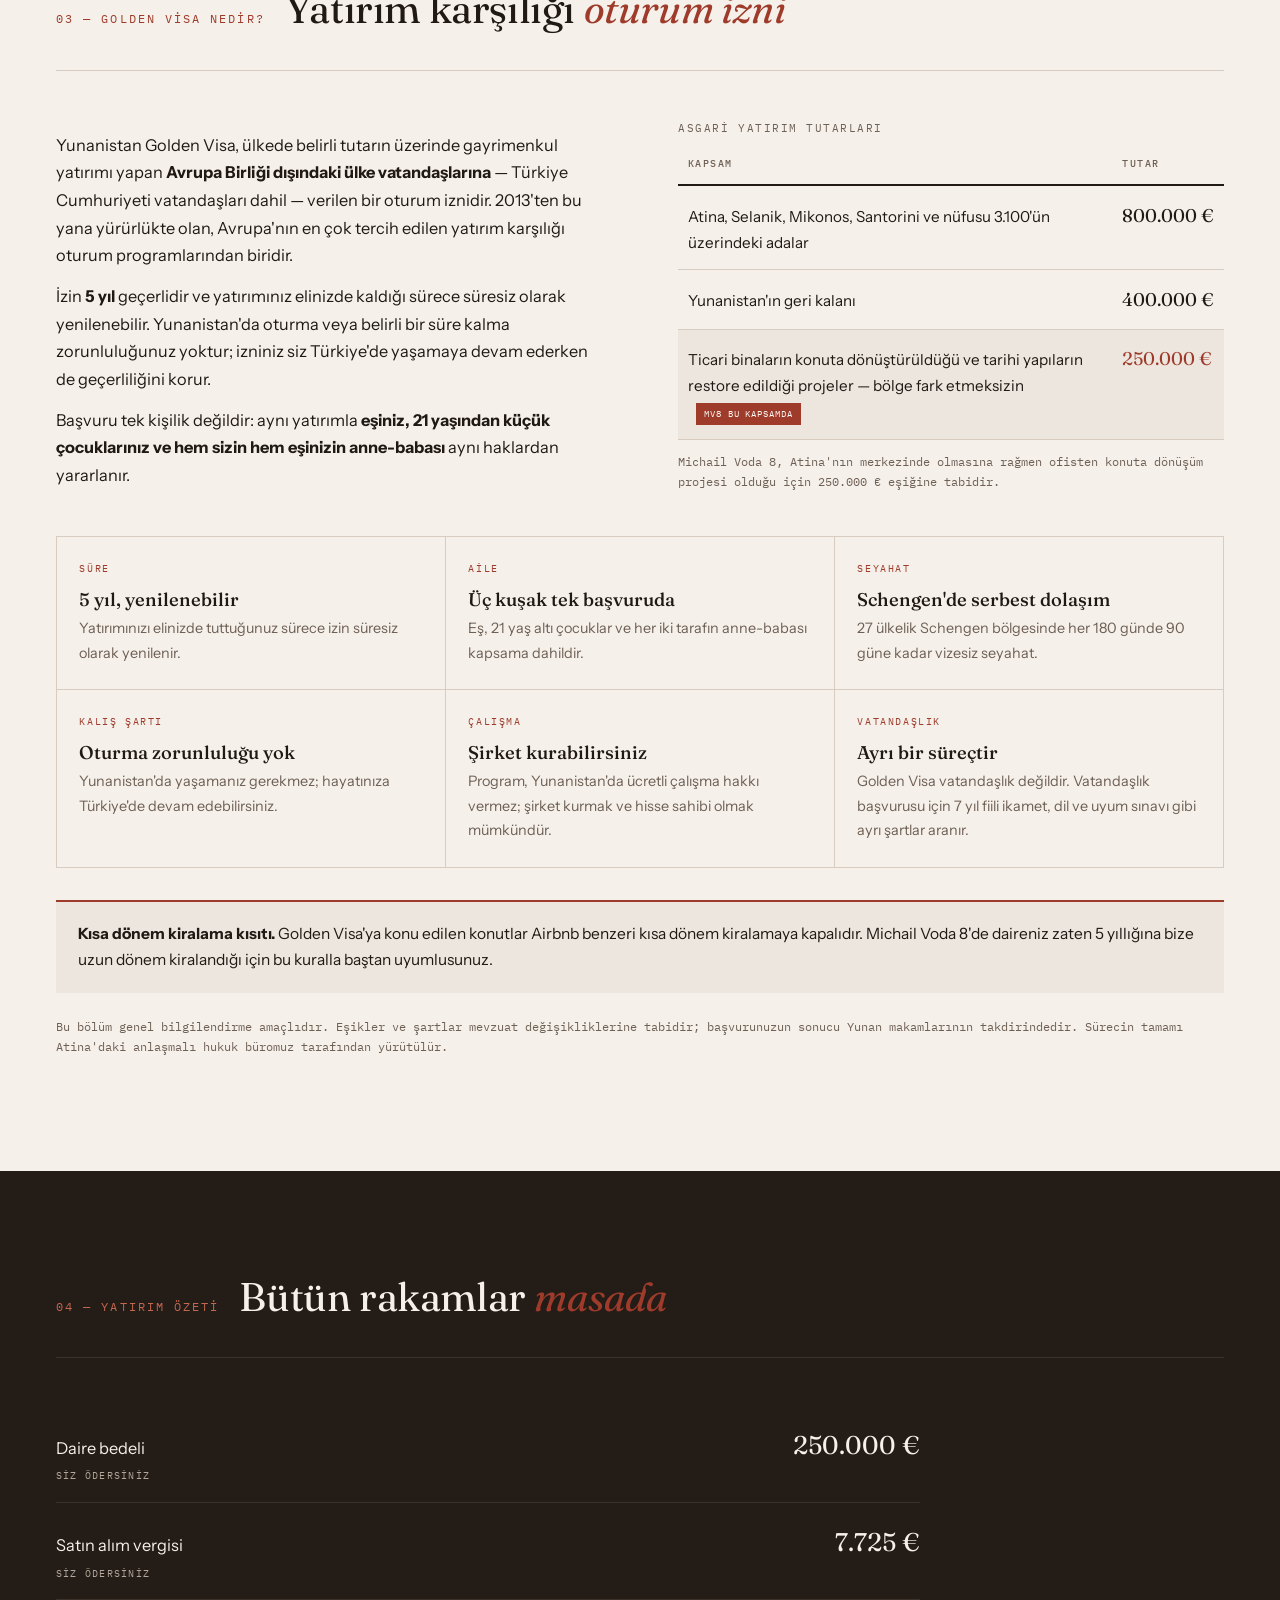
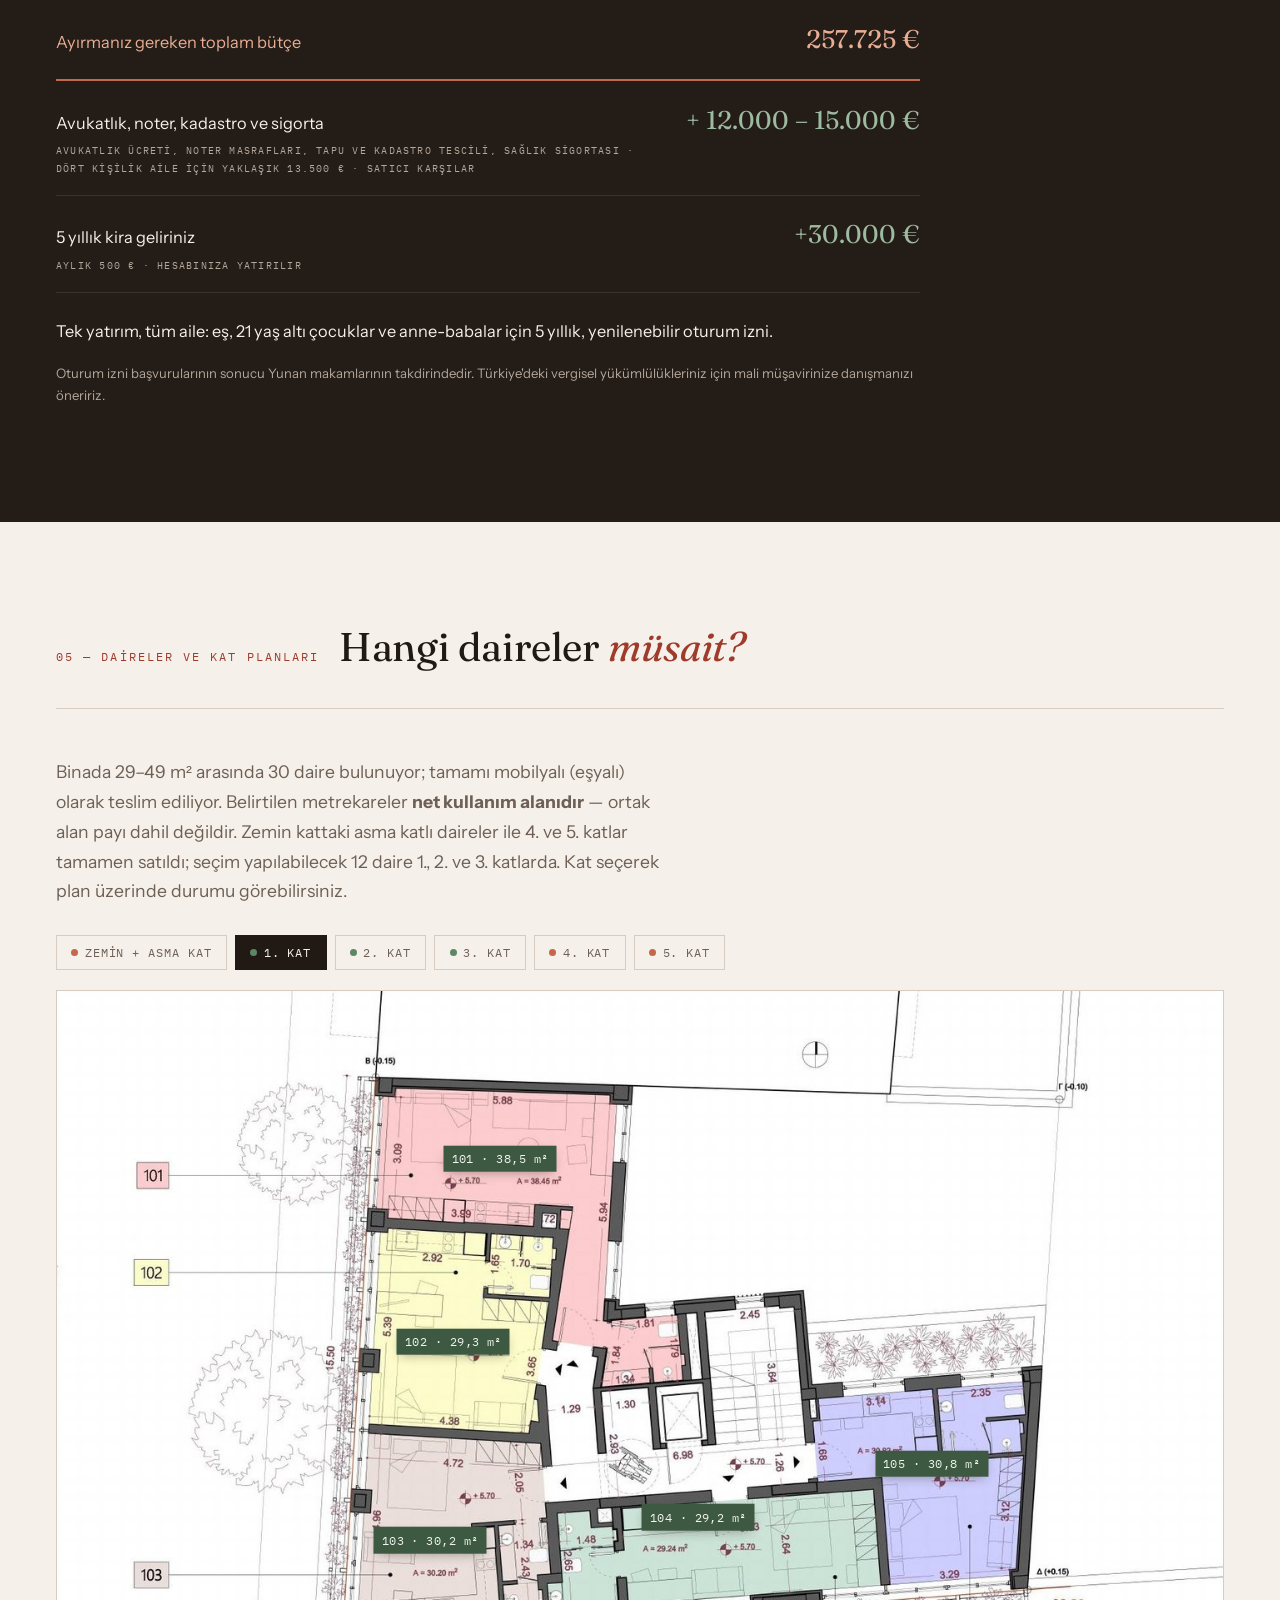
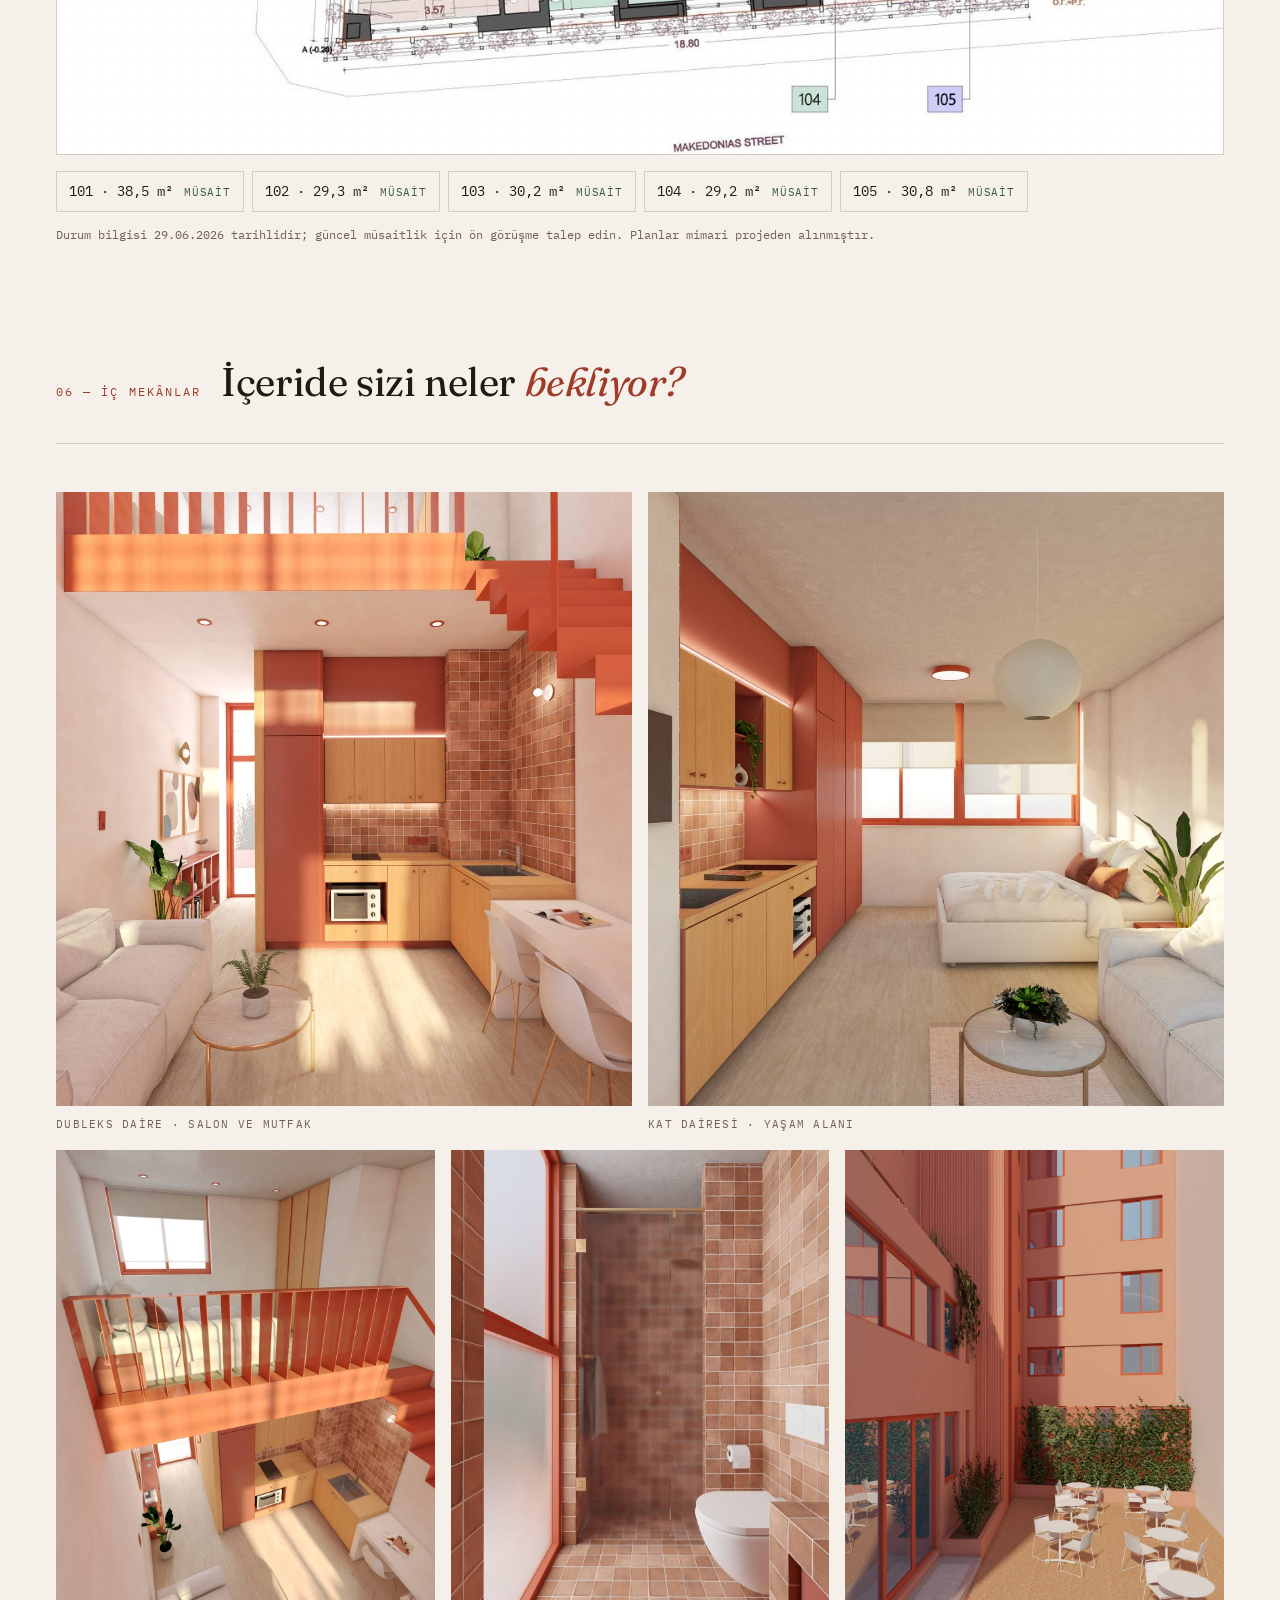
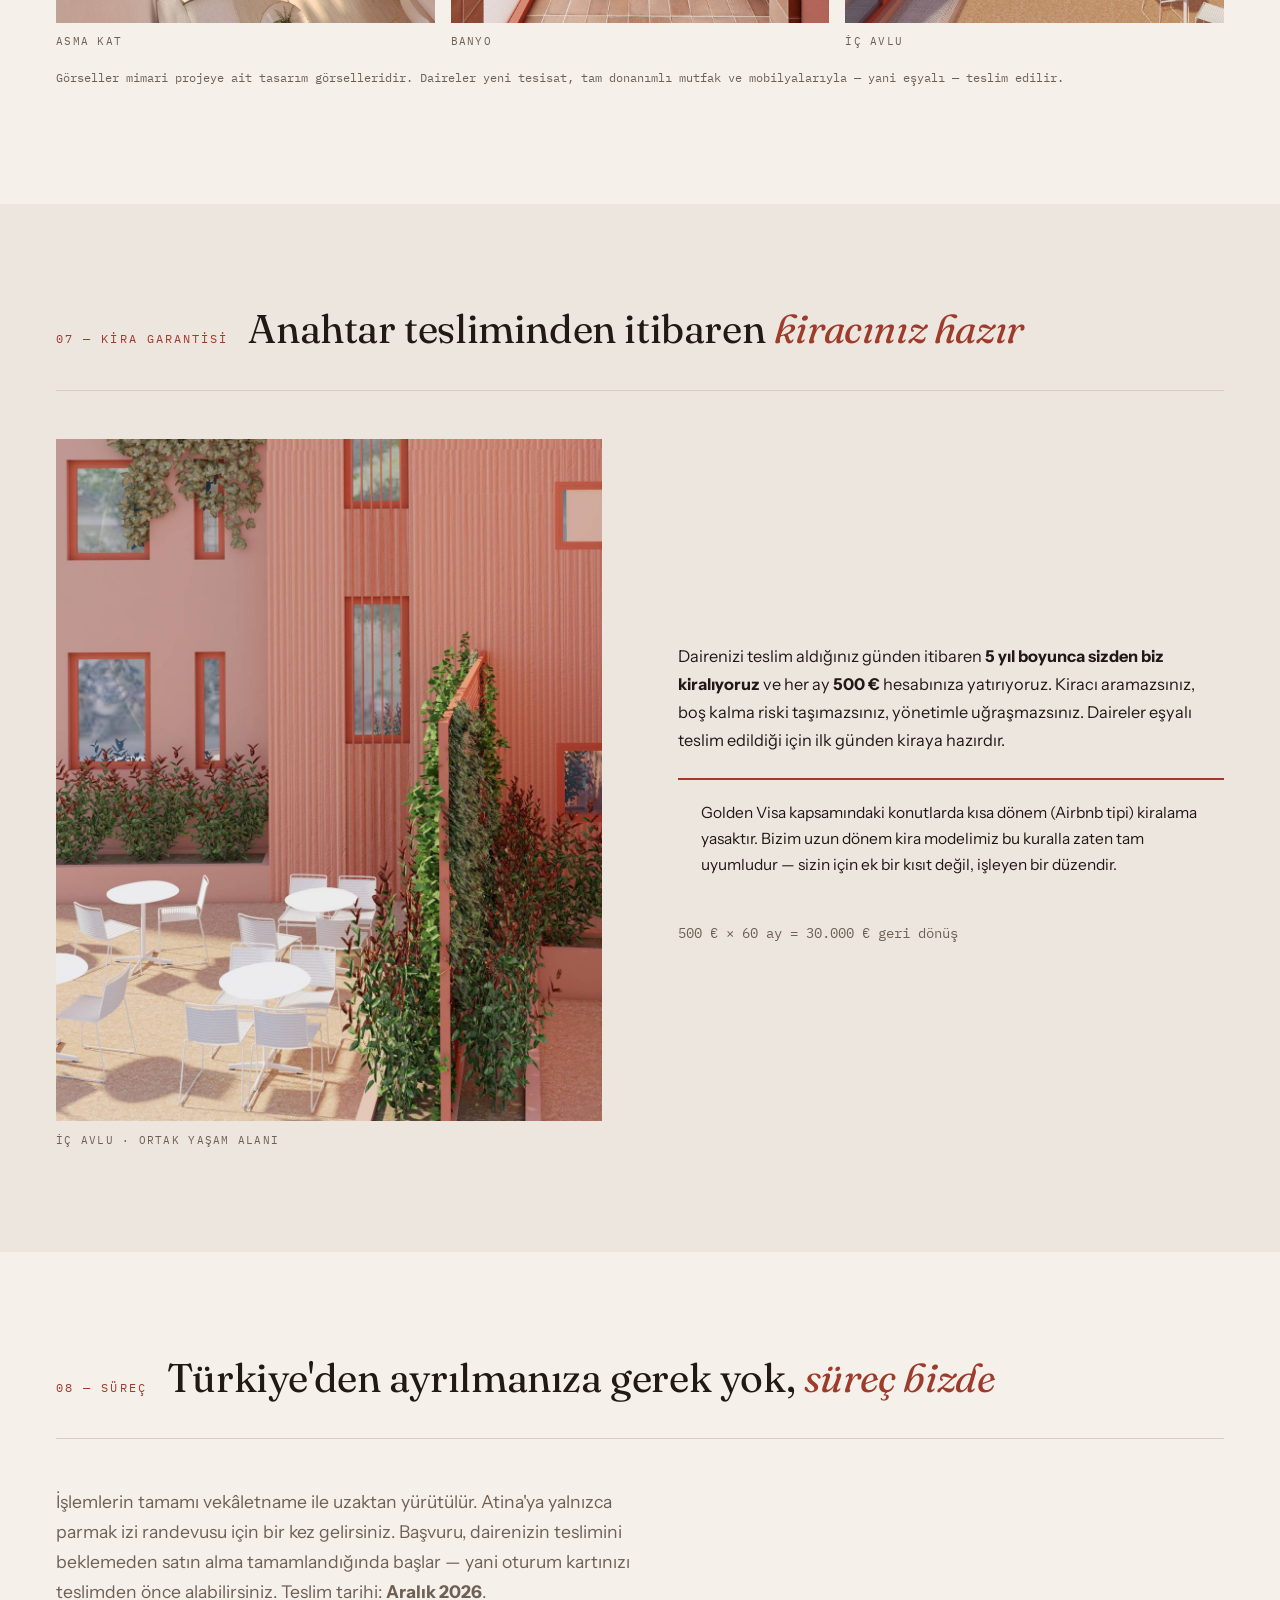
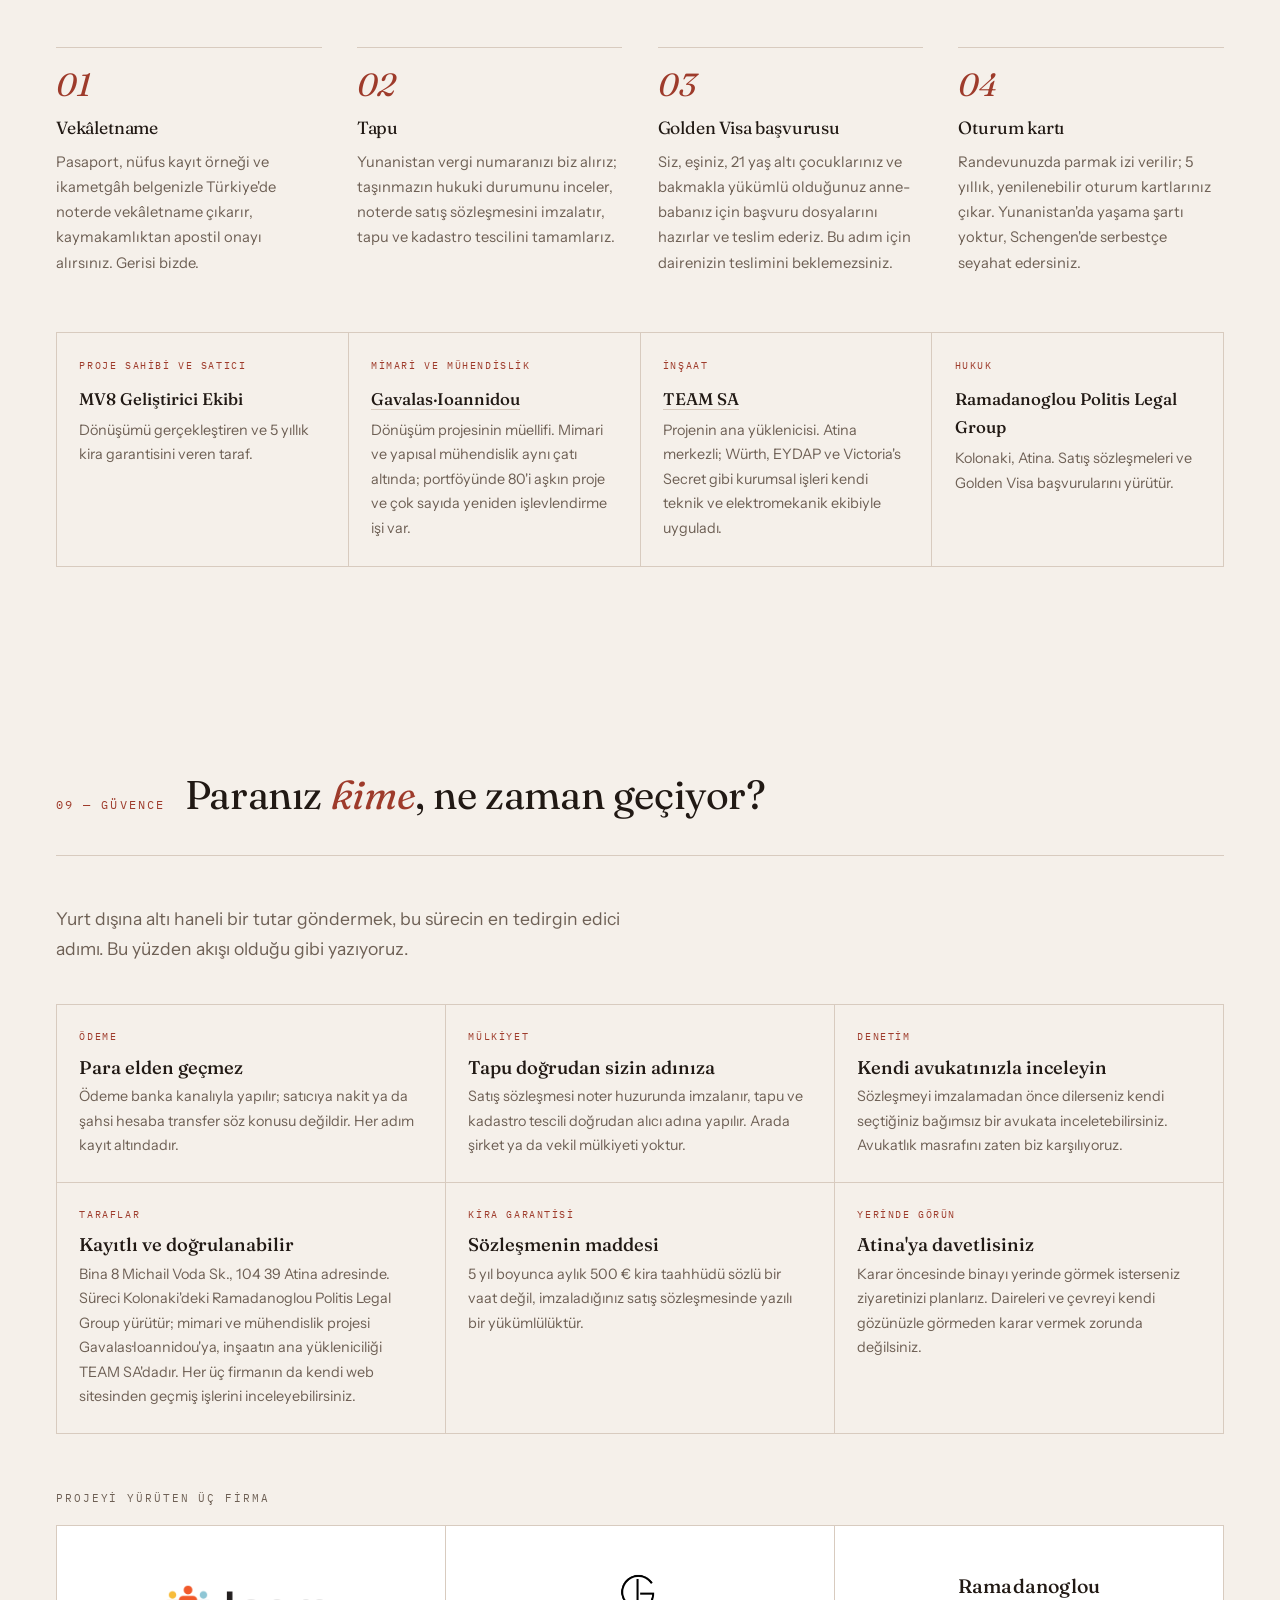
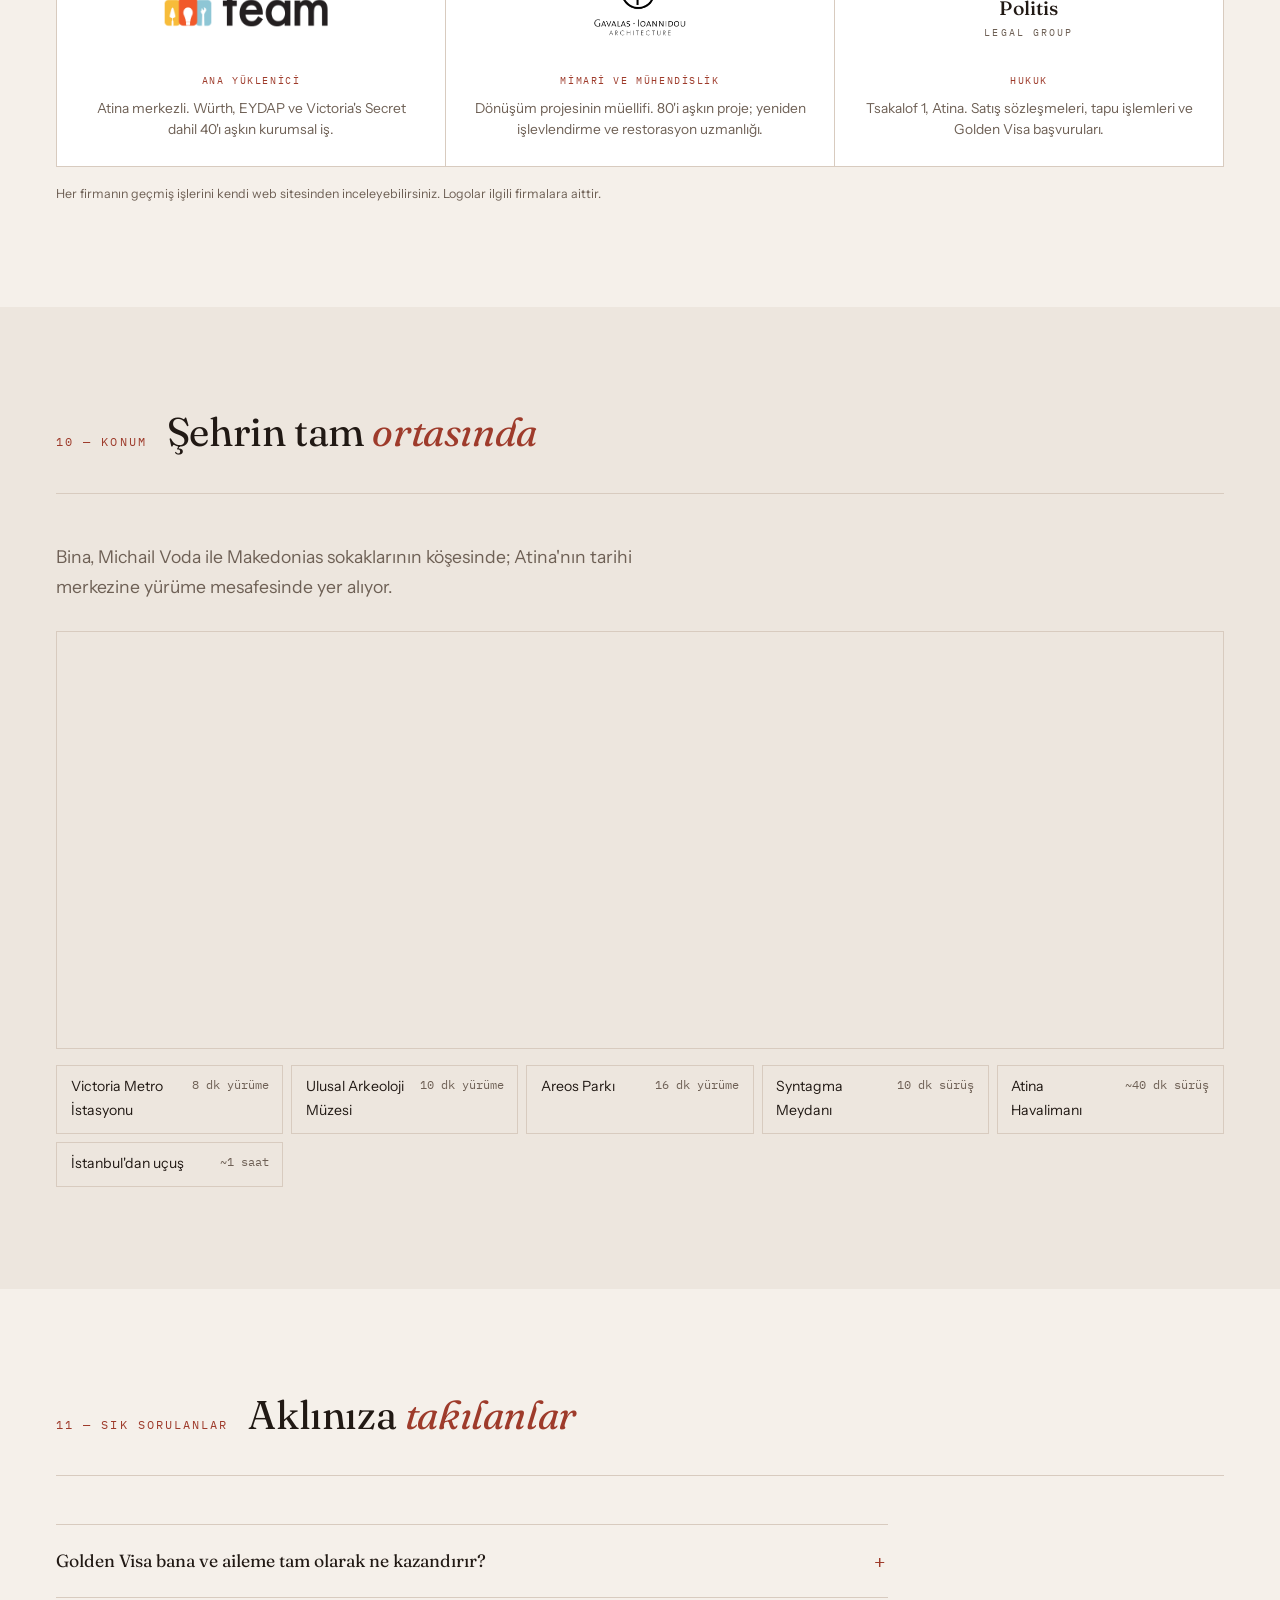
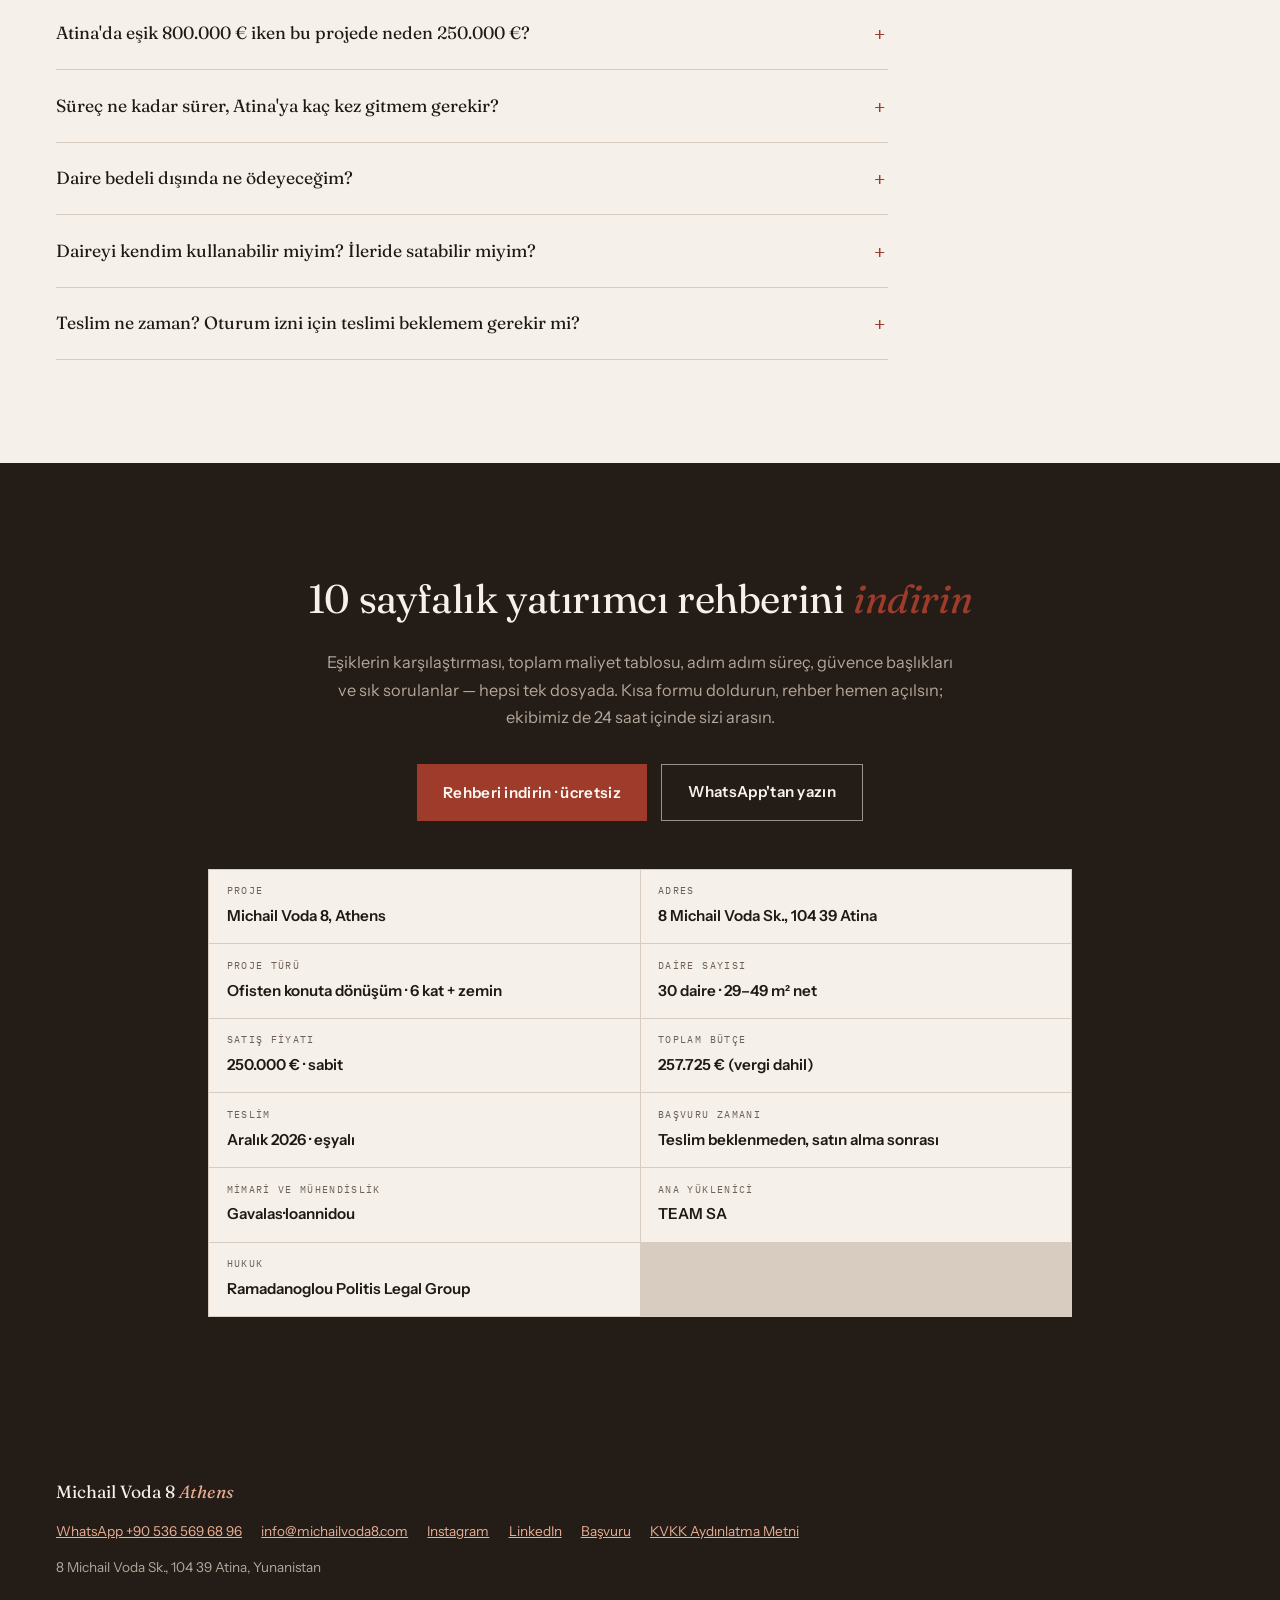
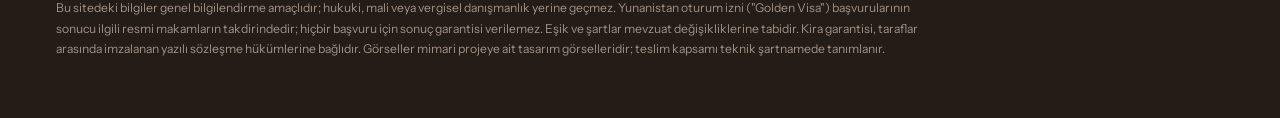
==== commit cab43440: "Siteye ve rehbere üç firmalık logo şeridi ekle Taraflar metin olarak yazılıydı ama görsel bir karşıl" ====
--- a/site/index.html
+++ b/site/index.html
@@ -298,6 +298,28 @@
       <div class="fact"><span class="f-t">Taraflar</span><b>Kayıtlı ve doğrulanabilir</b><p>Bina 8 Michail Voda Sk., 104 39 Atina adresinde. Süreci Kolonaki'deki Ramadanoglou Politis Legal Group yürütür; mimari ve mühendislik projesi Gavalas·Ioannidou'ya, inşaatın ana yükleniciliği TEAM SA'dadır. Her üç firmanın da kendi web sitesinden geçmiş işlerini inceleyebilirsiniz.</p></div>
       <div class="fact"><span class="f-t">Kira garantisi</span><b>Sözleşmenin maddesi</b><p>5 yıl boyunca aylık 500 € kira taahhüdü sözlü bir vaat değil, imzaladığınız satış sözleşmesinde yazılı bir yükümlülüktür.</p></div>
       <div class="fact"><span class="f-t">Yerinde görün</span><b>Atina'ya davetlisiniz</b><p>Karar öncesinde binayı yerinde görmek isterseniz ziyaretinizi planlarız. Daireleri ve çevreyi kendi gözünüzle görmeden karar vermek zorunda değilsiniz.</p></div>
+    </div>
+
+    <div class="partners">
+      <p class="p-lead">Projeyi yürüten üç firma</p>
+      <div class="plogos">
+        <a class="plogo" href="https://team-sa.gr/portfolio-gallery/" target="_blank" rel="noopener">
+          <span class="pl-mark"><img class="l-team" src="assets/logo-team-sa.png" alt="TEAM SA" loading="lazy" width="215" height="53"></span>
+          <span class="pl-role">Ana yüklenici</span>
+          <span class="pl-note">Atina merkezli. Würth, EYDAP ve Victoria's Secret dahil 40'ı aşkın kurumsal iş.</span>
+        </a>
+        <a class="plogo" href="https://structures.gavalasioannidou.com/en/works/" target="_blank" rel="noopener">
+          <span class="pl-mark"><img class="l-gi" src="assets/logo-gavalas-ioannidou.png" alt="Gavalas·Ioannidou" loading="lazy" width="500" height="356"></span>
+          <span class="pl-role">Mimari ve mühendislik</span>
+          <span class="pl-note">Dönüşüm projesinin müellifi. 80'i aşkın proje; yeniden işlevlendirme ve restorasyon uzmanlığı.</span>
+        </a>
+        <div class="plogo">
+          <span class="pl-mark pl-type"><b>Ramadanoglou<br>Politis</b><em>Legal Group</em></span>
+          <span class="pl-role">Hukuk</span>
+          <span class="pl-note">Tsakalof 1, Atina. Satış sözleşmeleri, tapu işlemleri ve Golden Visa başvuruları.</span>
+        </div>
+      </div>
+      <p class="p-fine">Her firmanın geçmiş işlerini kendi web sitesinden inceleyebilirsiniz. Logolar ilgili firmalara aittir.</p>
     </div>
   </div>
 </section>
--- a/site/style.css
+++ b/site/style.css
@@ -236,6 +236,35 @@
 .role b a:hover { border-bottom-color: var(--accent); color: var(--accent); }
 @media (max-width: 880px) { .roles { grid-template-columns: 1fr; } }
 
+/* ── Ortaklar / güven şeridi ── */
+.partners { margin-top: 3.5rem; }
+.p-lead { font-family: "IBM Plex Mono", monospace; font-size: .66rem; letter-spacing: .18em;
+  text-transform: uppercase; color: var(--ink-2); margin: 0 0 1.1rem; }
+.plogos { display: grid; grid-template-columns: repeat(3, 1fr); gap: 1px;
+  background: var(--hair); border: 1px solid var(--hair); }
+.plogo { background: #fff; padding: 2rem 1.5rem 1.6rem; display: flex; flex-direction: column;
+  align-items: center; text-align: center; text-decoration: none; color: inherit;
+  transition: background .2s ease; }
+a.plogo:hover { background: #FBF8F5; }
+.pl-mark { height: 96px; display: flex; align-items: center; justify-content: center;
+  margin-bottom: 1.2rem; }
+.pl-mark img { width: auto; height: auto; object-fit: contain; display: block; }
+/* Logolar farklı en-boy oranında; optik olarak eşit görünsünler diye tek tek ayarlı */
+.pl-mark img.l-team { max-height: 46px; max-width: 176px; }
+.pl-mark img.l-gi { max-height: 96px; max-width: 150px; }
+.pl-type { flex-direction: column; line-height: 1.15; }
+.pl-type b { font-family: Fraunces, Georgia, serif; font-weight: 500; font-size: 1.22rem;
+  letter-spacing: .01em; display: block; }
+.pl-type em { font-family: "IBM Plex Mono", monospace; font-style: normal; font-size: .6rem;
+  letter-spacing: .22em; text-transform: uppercase; color: var(--ink-2);
+  display: block; margin-top: .45rem; }
+.pl-role { font-family: "IBM Plex Mono", monospace; font-size: .62rem; letter-spacing: .16em;
+  text-transform: uppercase; color: var(--accent); margin-bottom: .5rem; }
+.pl-note { font-size: .86rem; line-height: 1.55; color: var(--ink-2); }
+.p-fine { font-size: .78rem; color: var(--ink-2); margin: 1rem 0 0; }
+@media (max-width: 880px) { .plogos { grid-template-columns: 1fr; }
+  .plogo { padding: 1.8rem 1.4rem 1.5rem; } }
+
 /* ── Konum / harita ── */
 .mapwrap { border: 1px solid var(--hair); }
 .mapwrap iframe { display: block; width: 100%; height: 26rem; border: 0; filter: grayscale(.25) sepia(.06); }
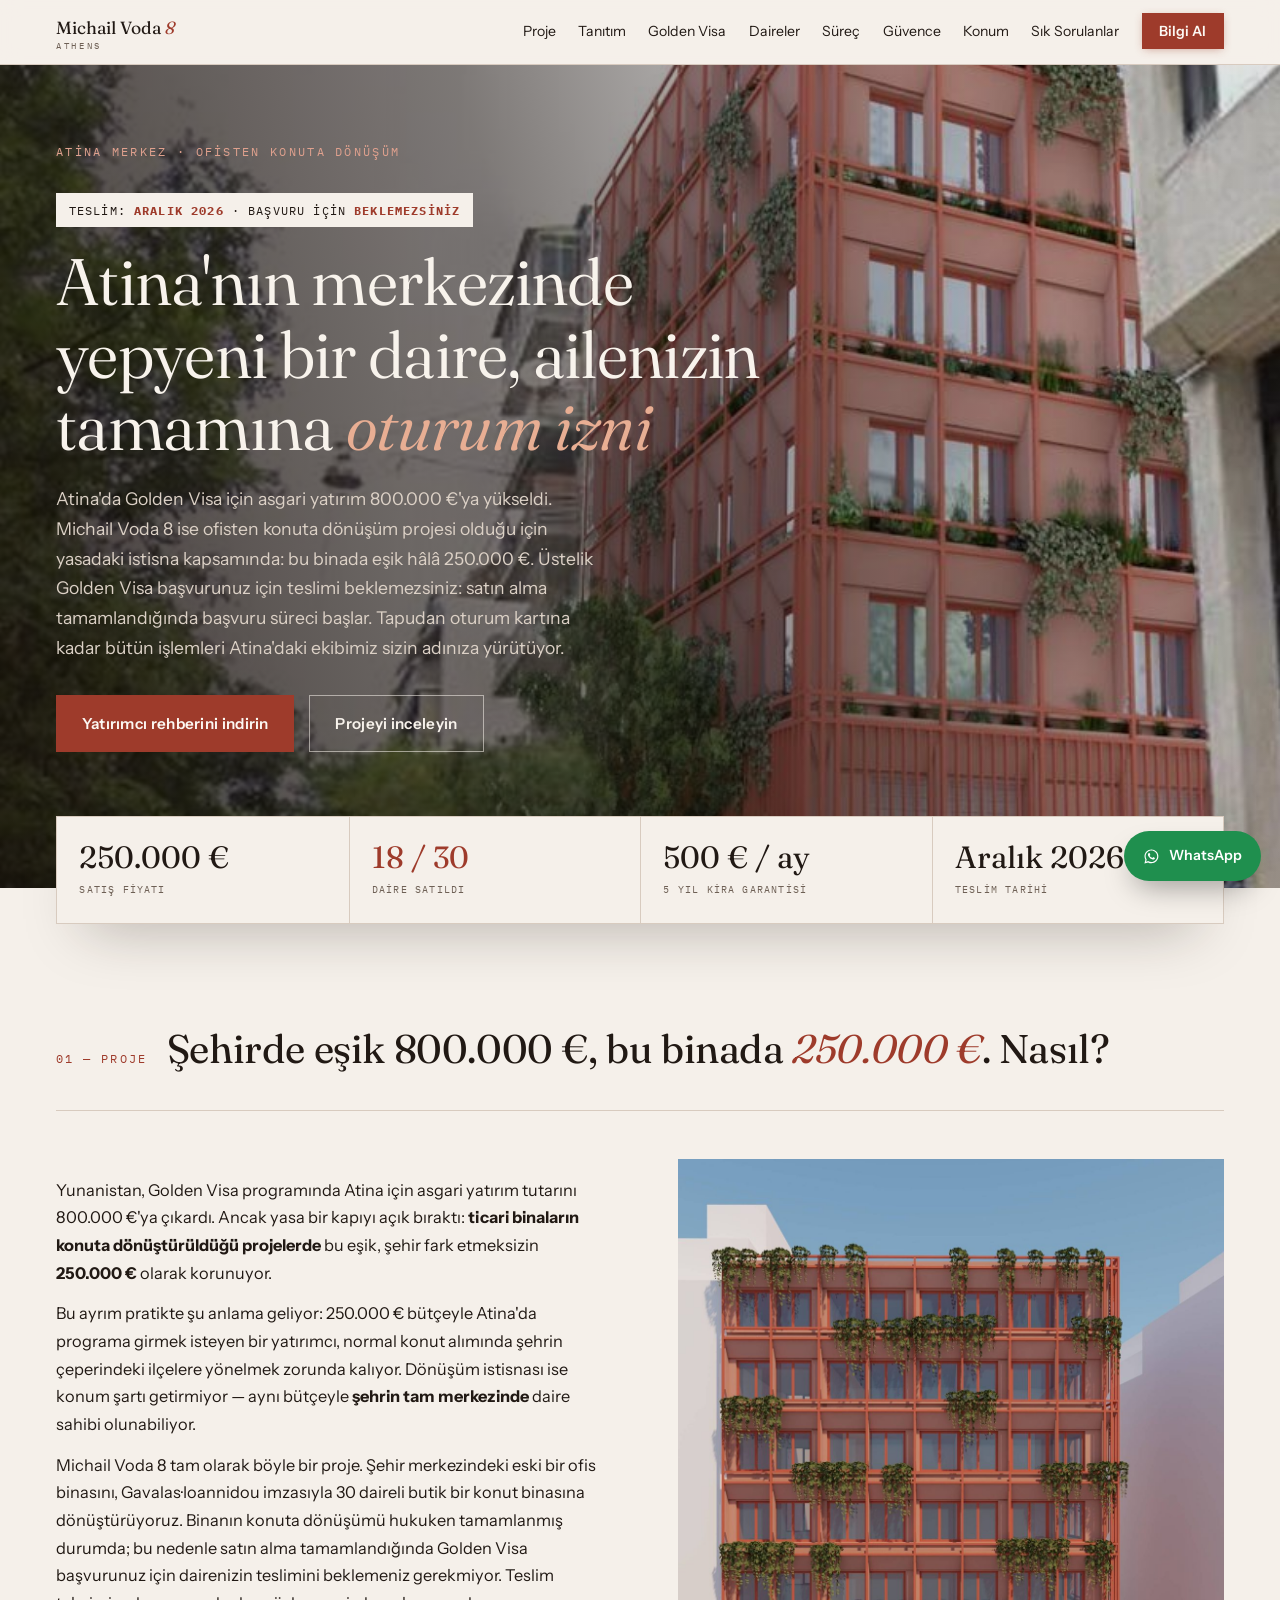
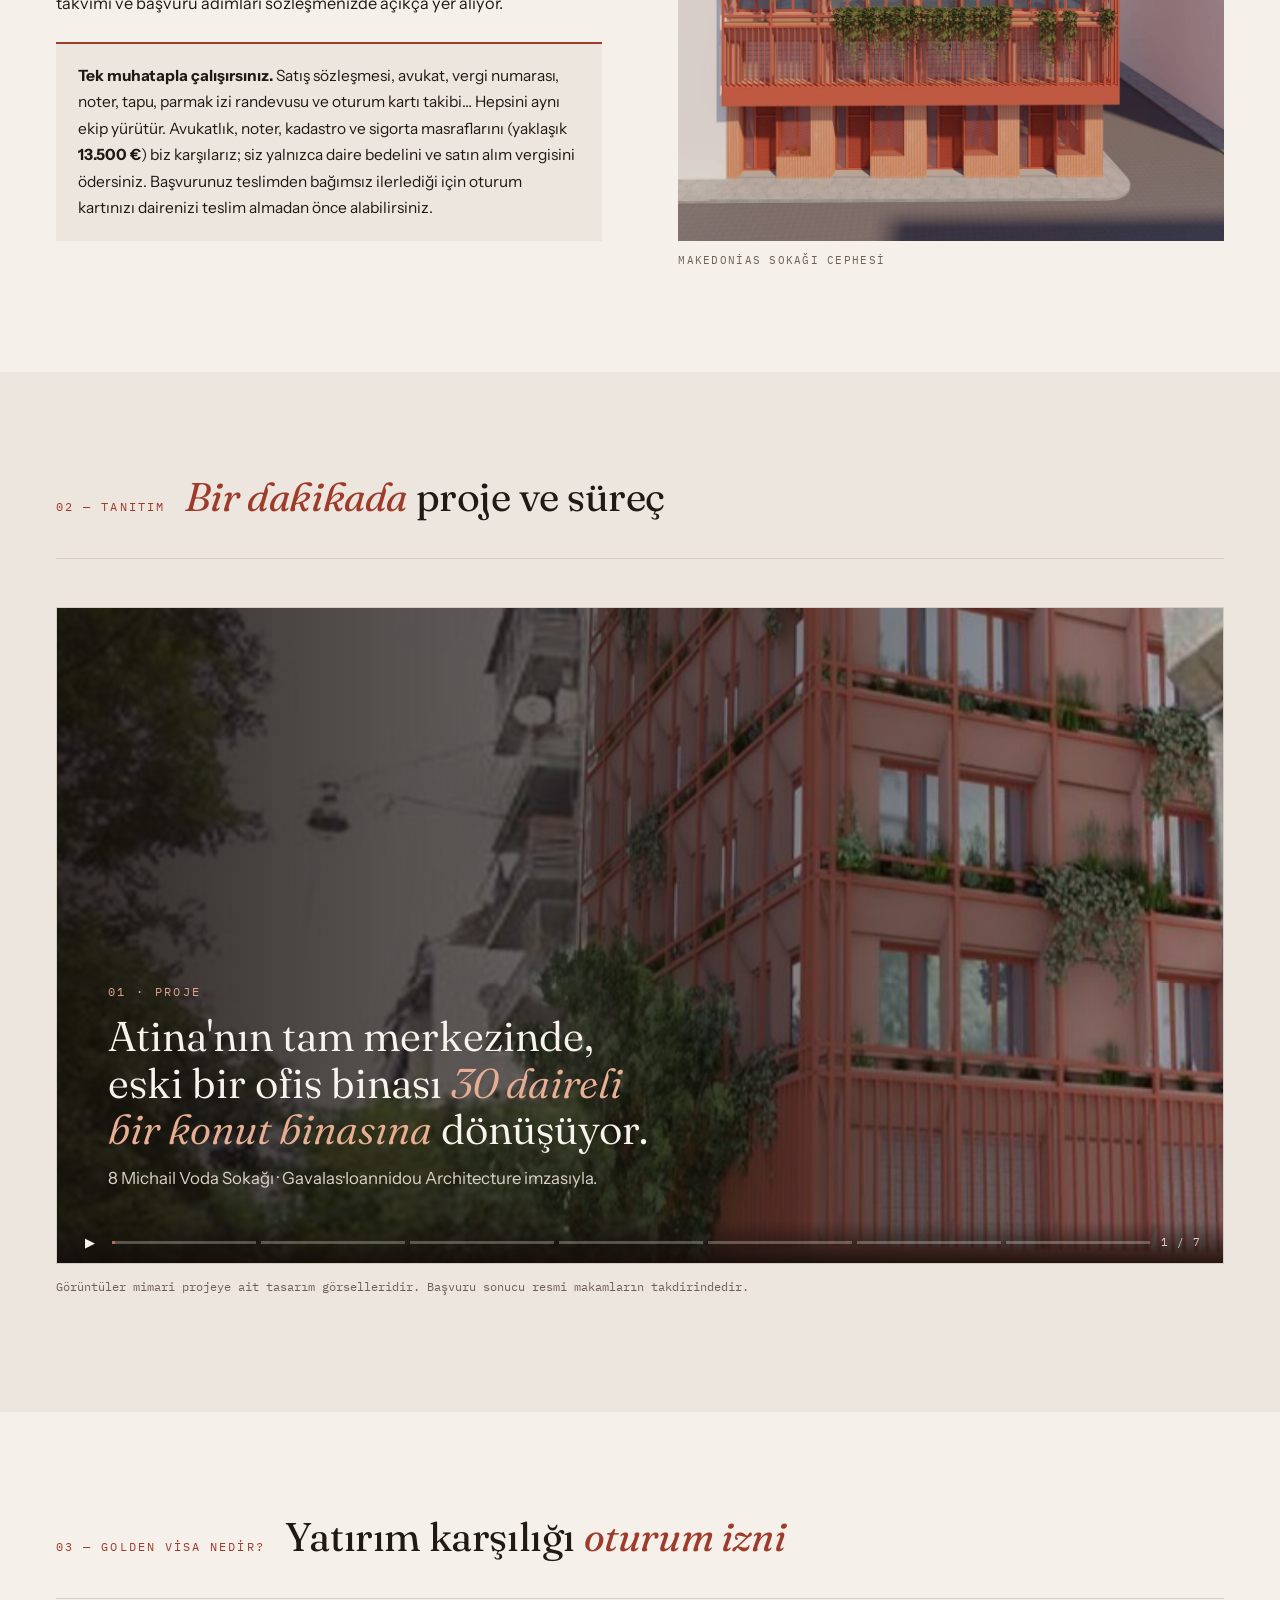
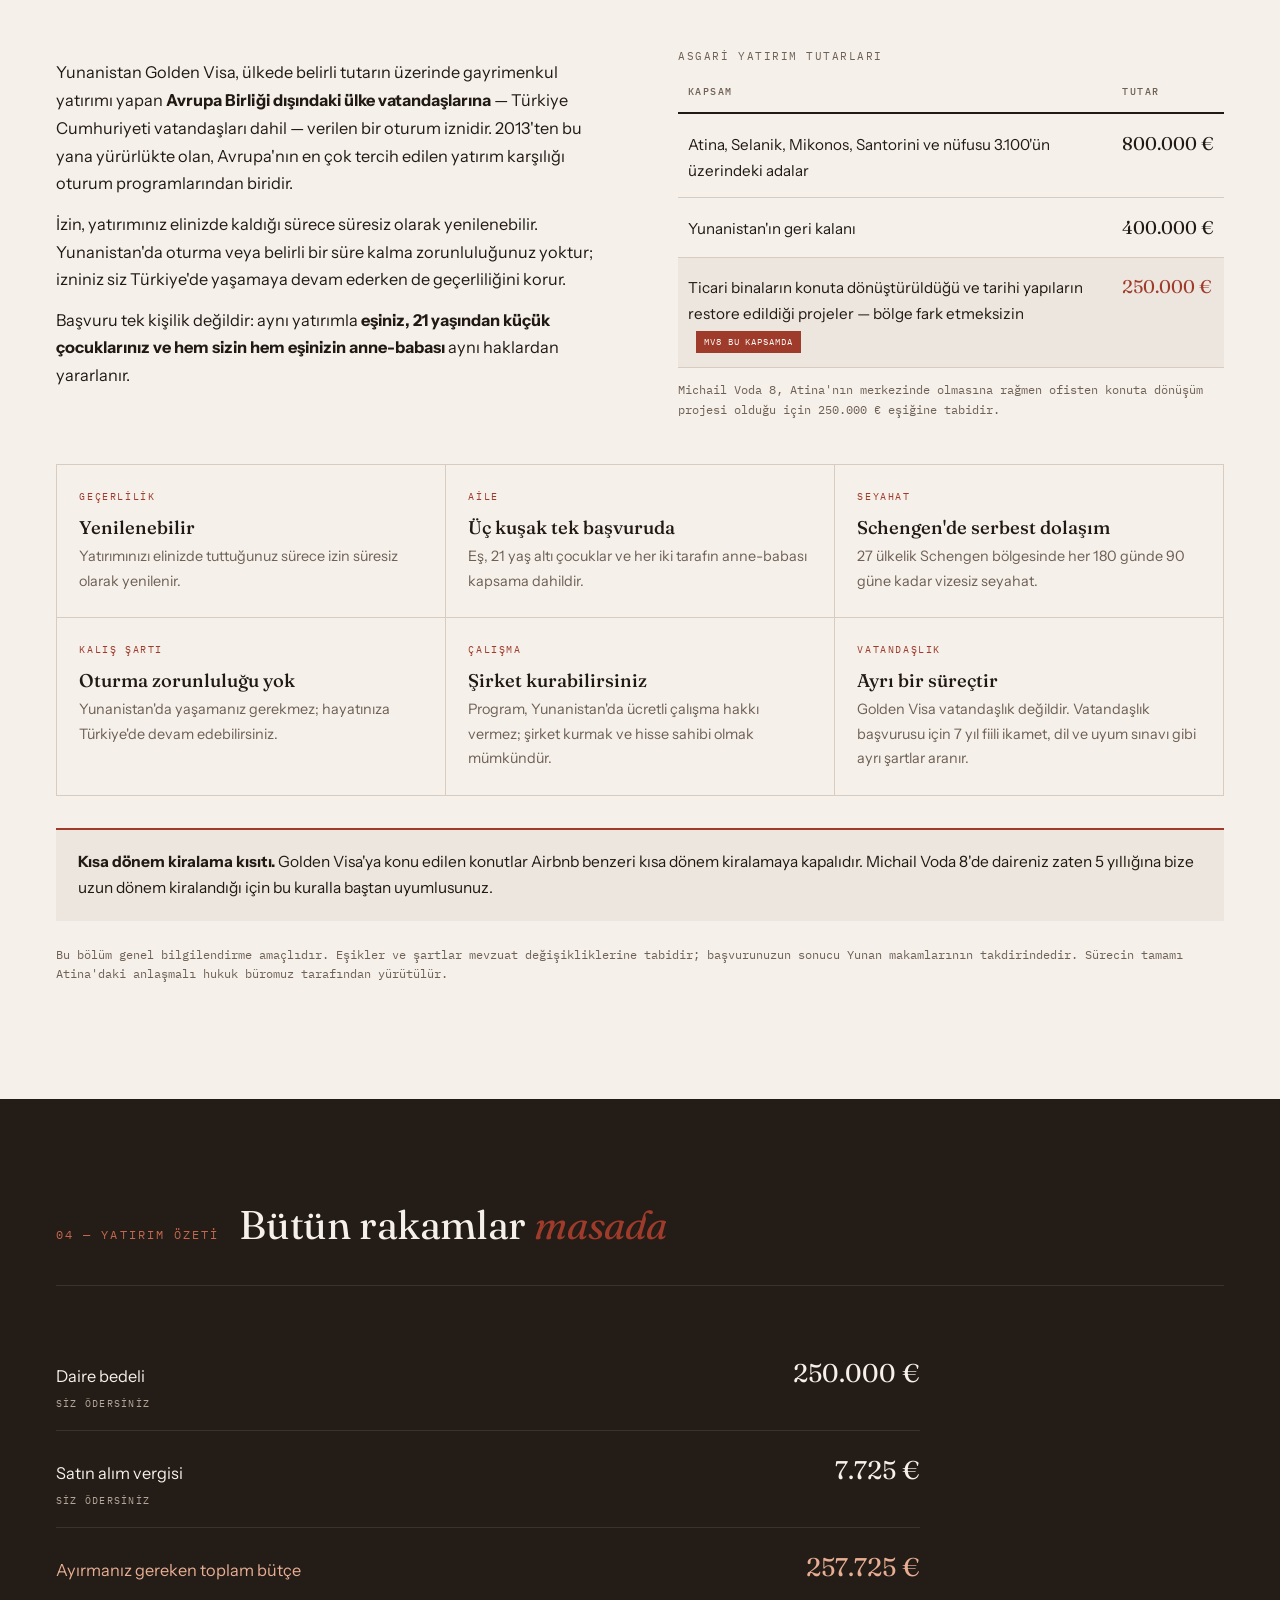
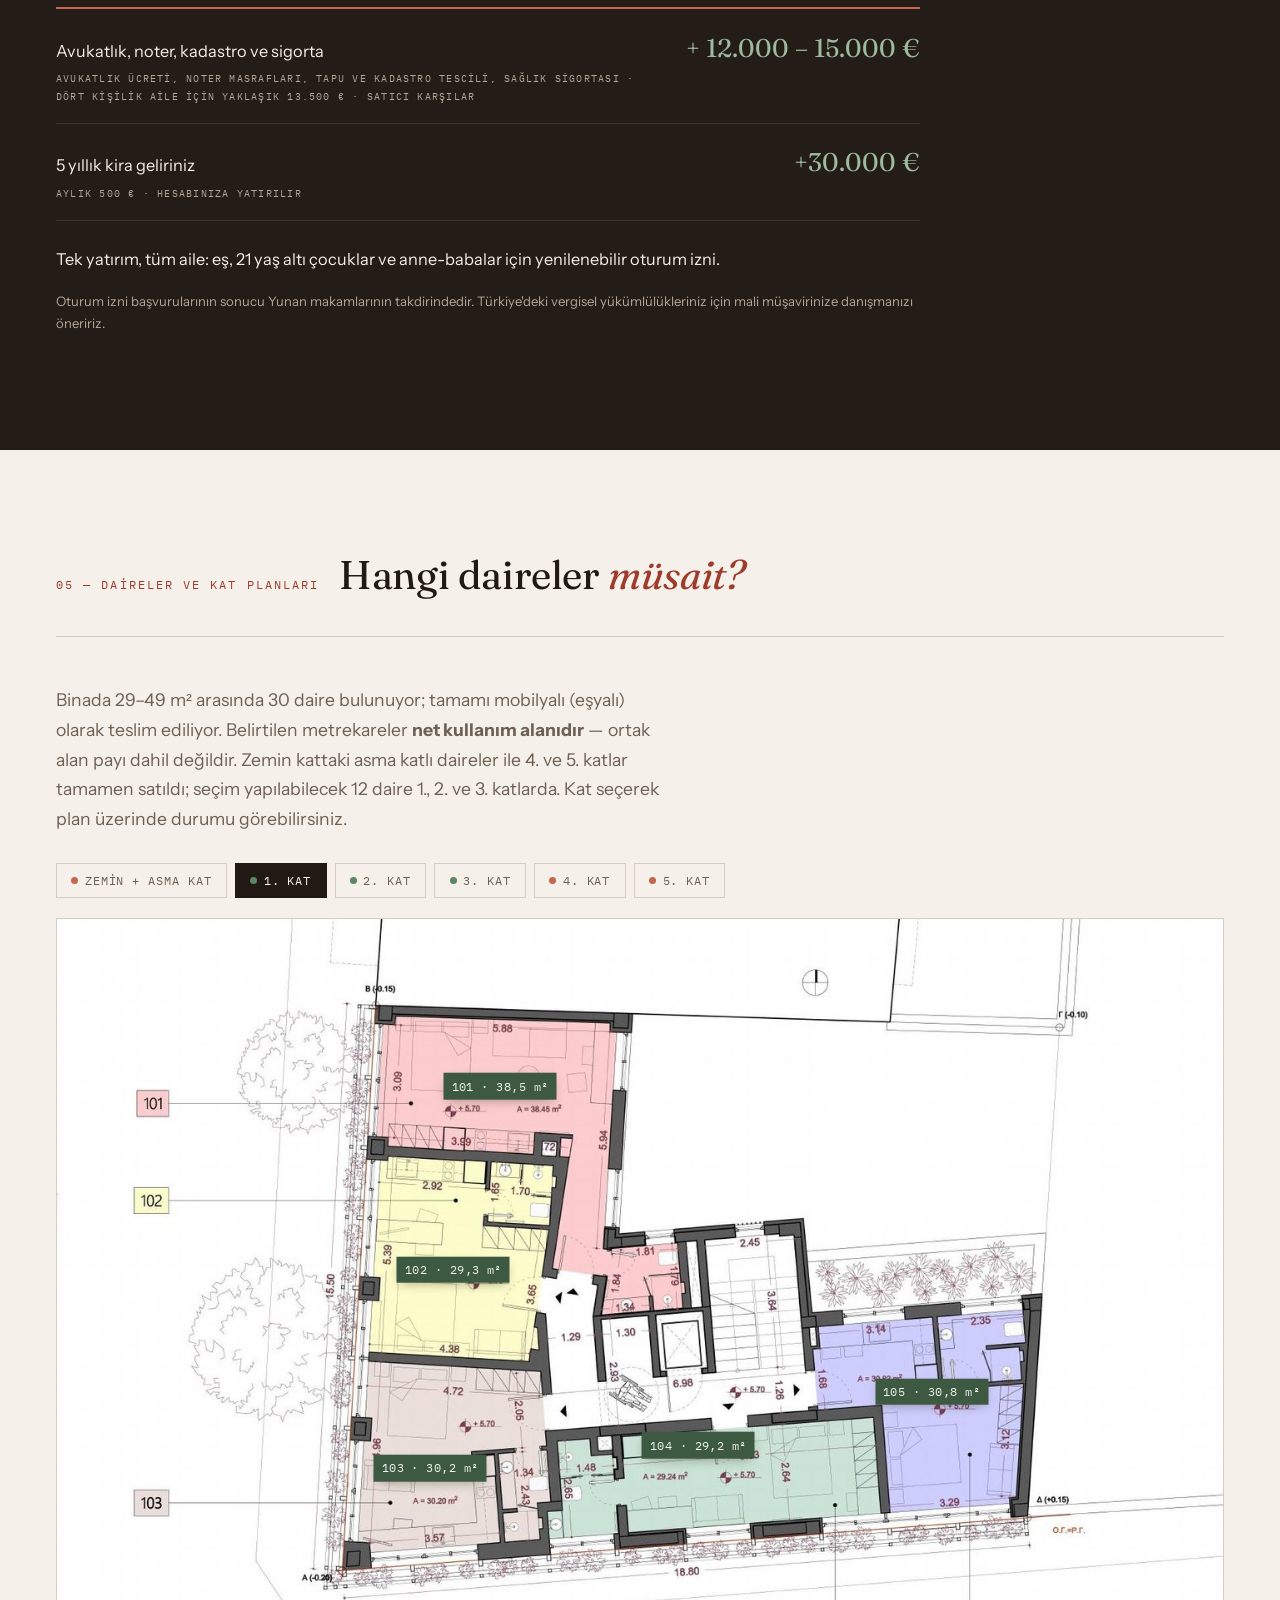
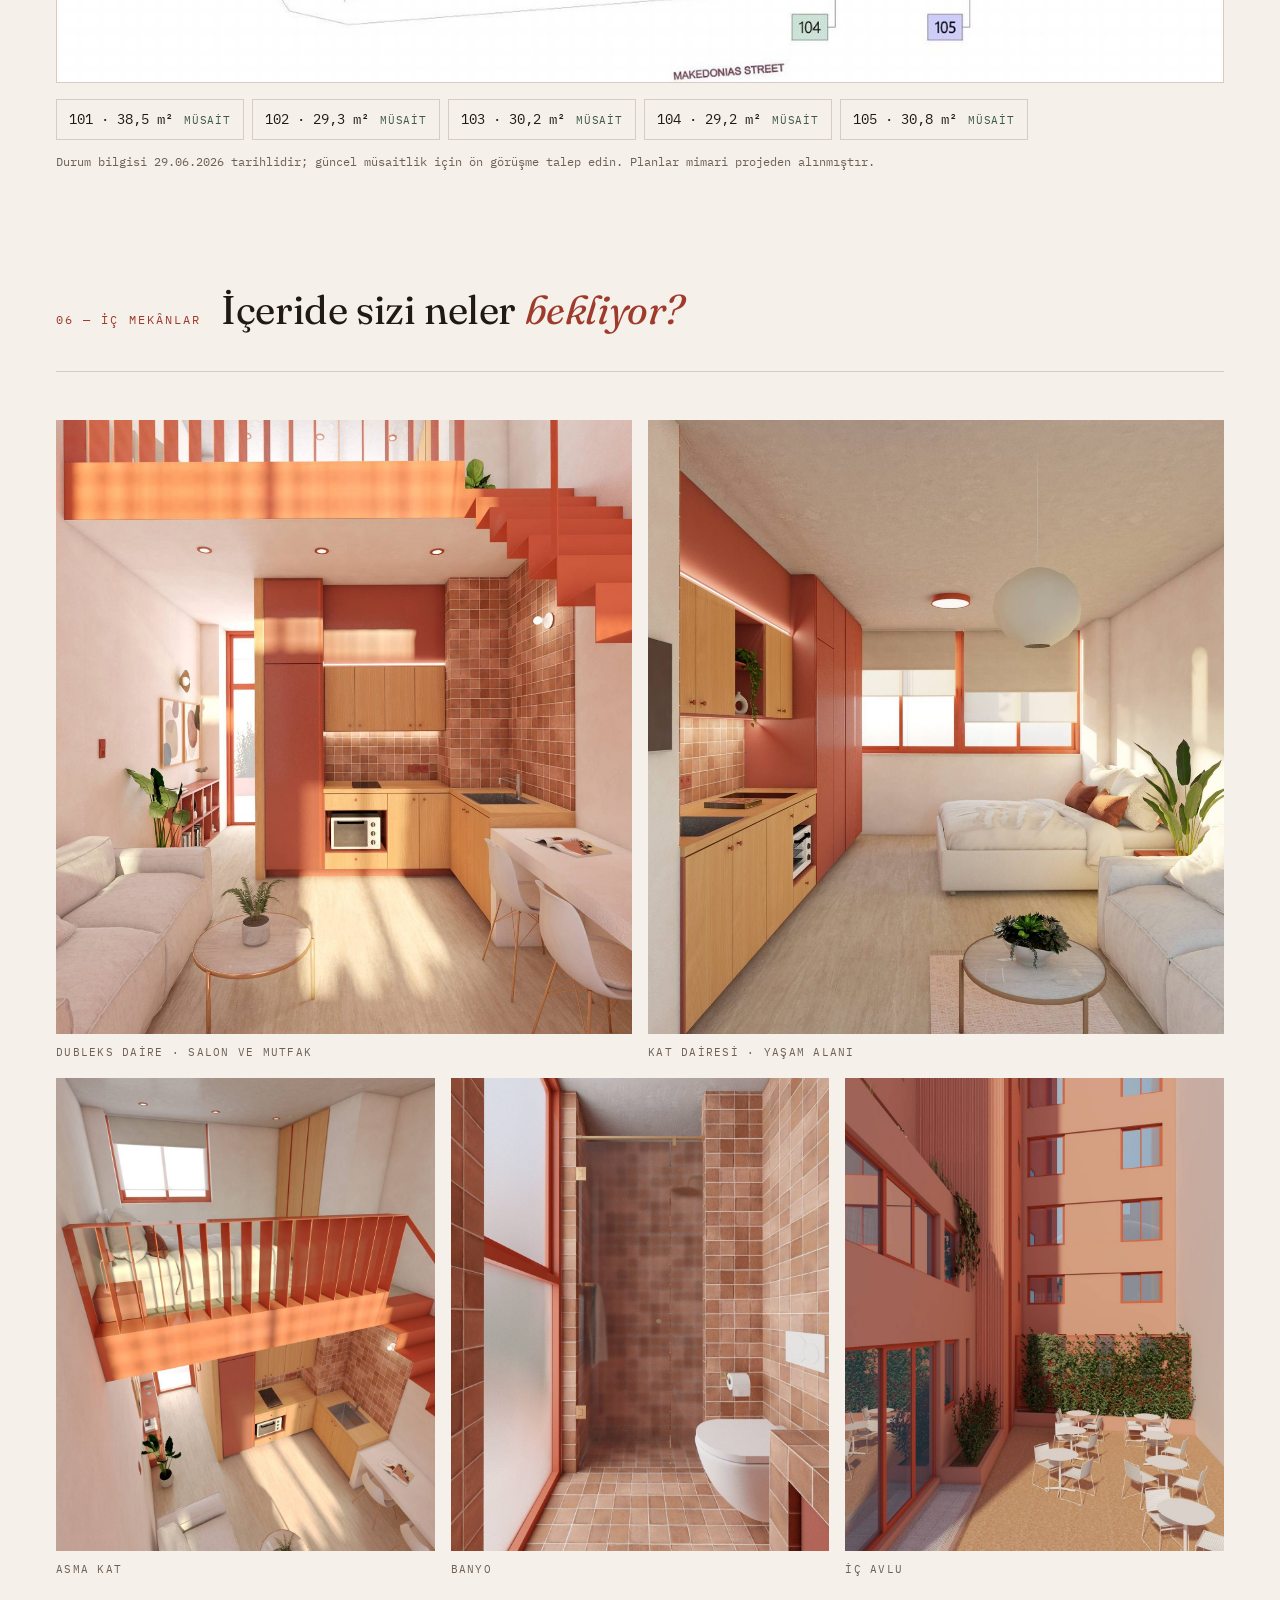
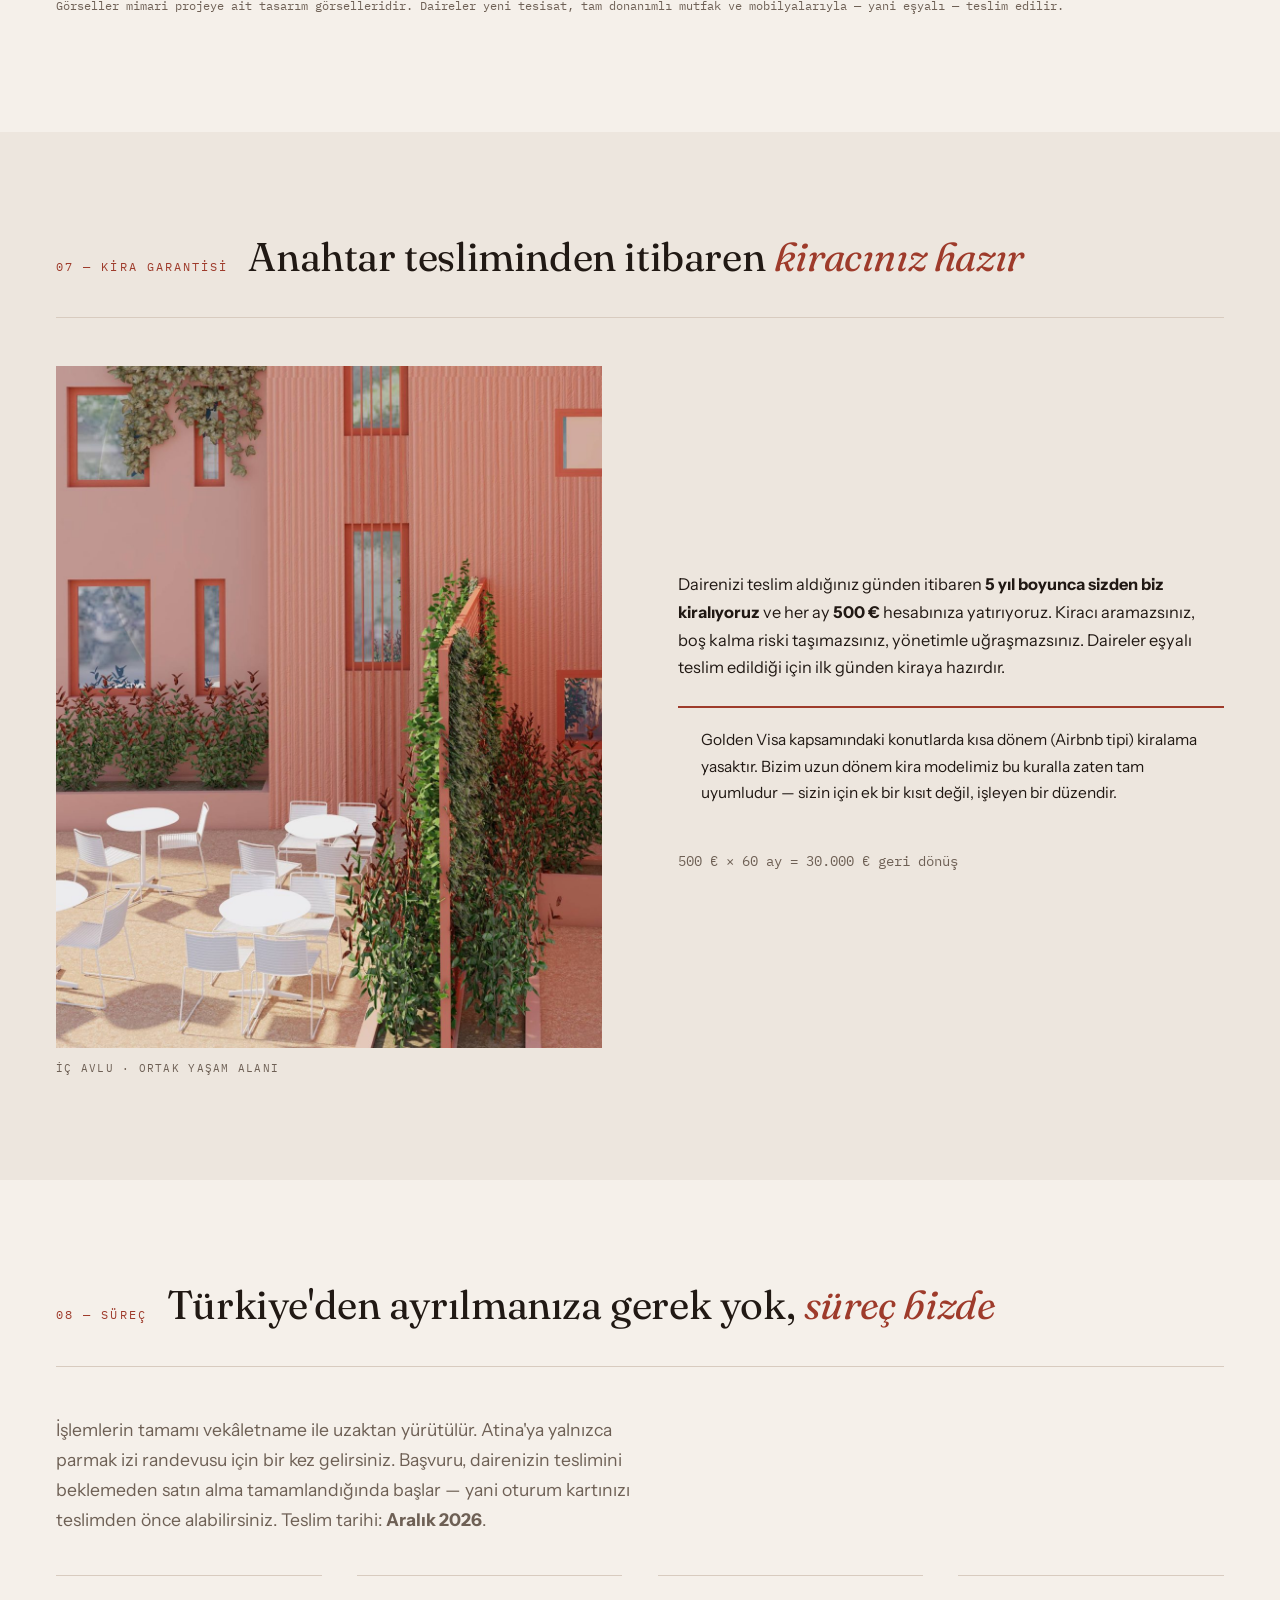
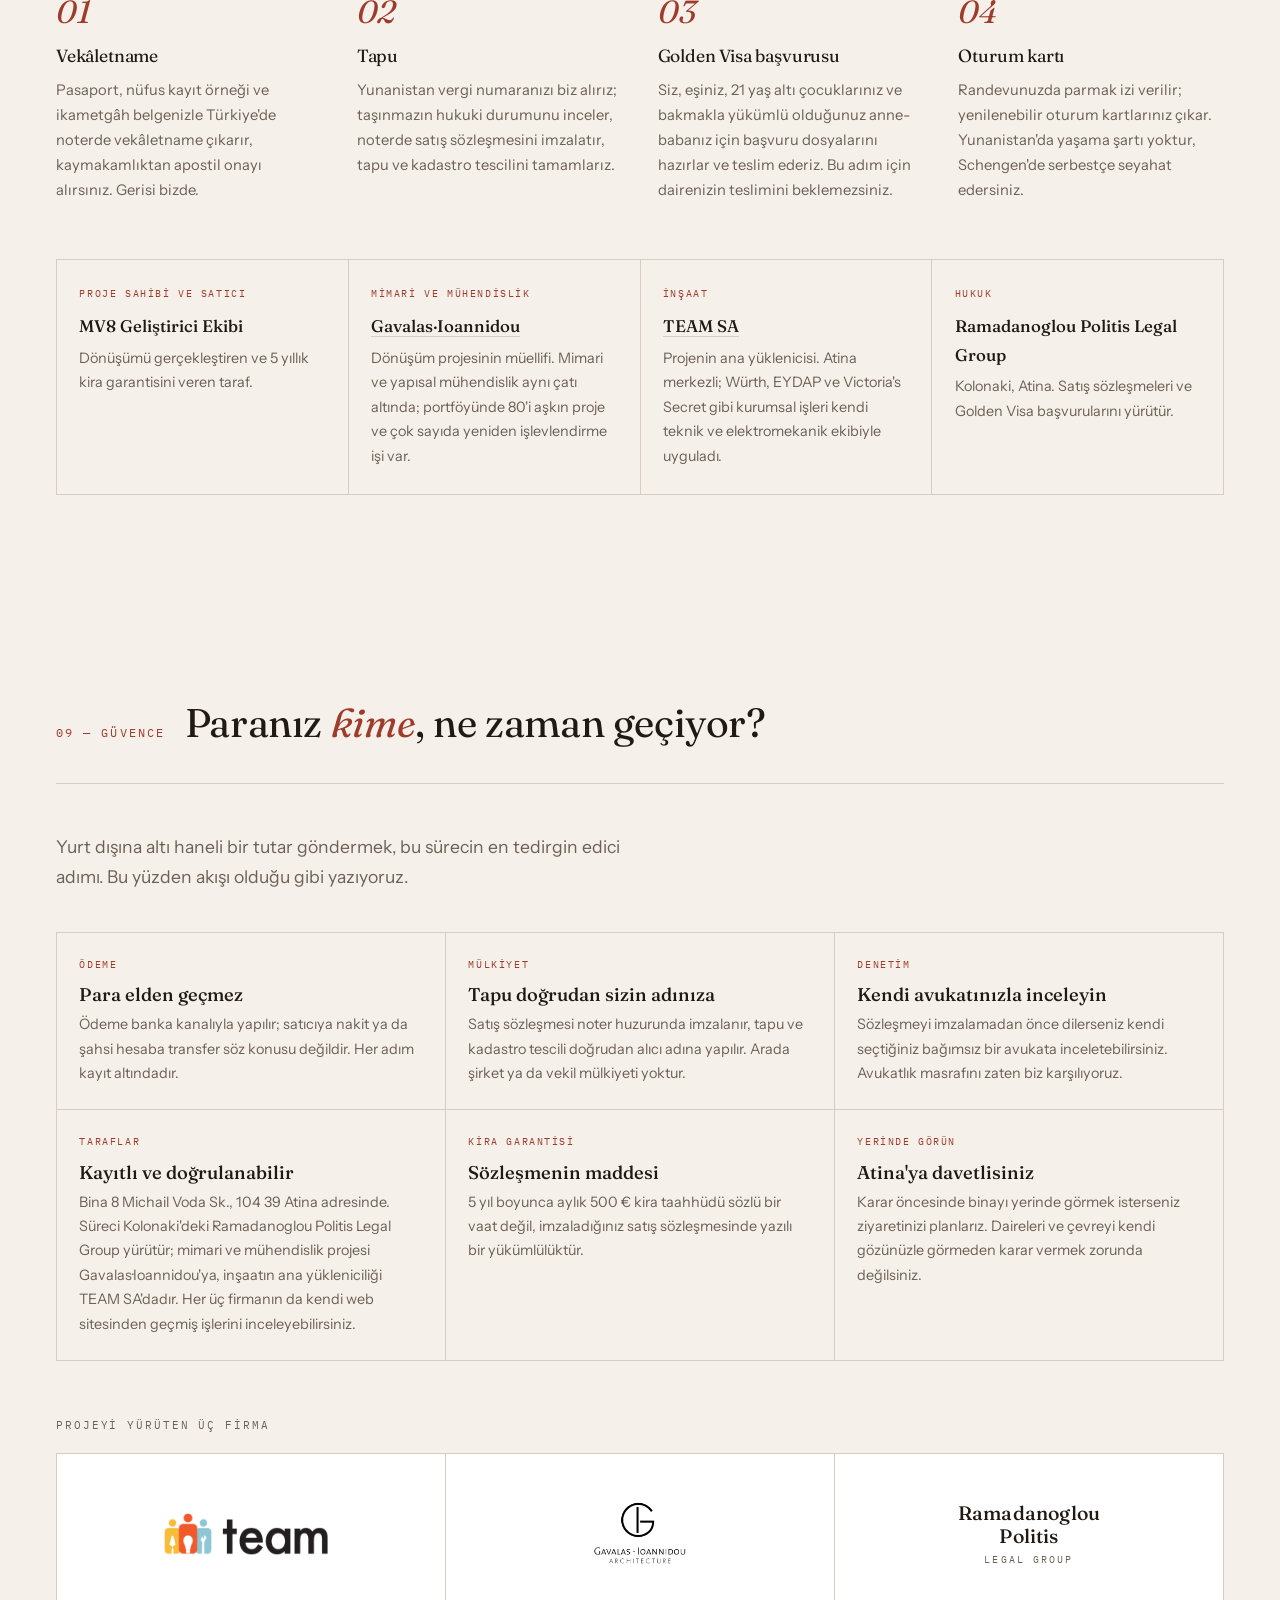
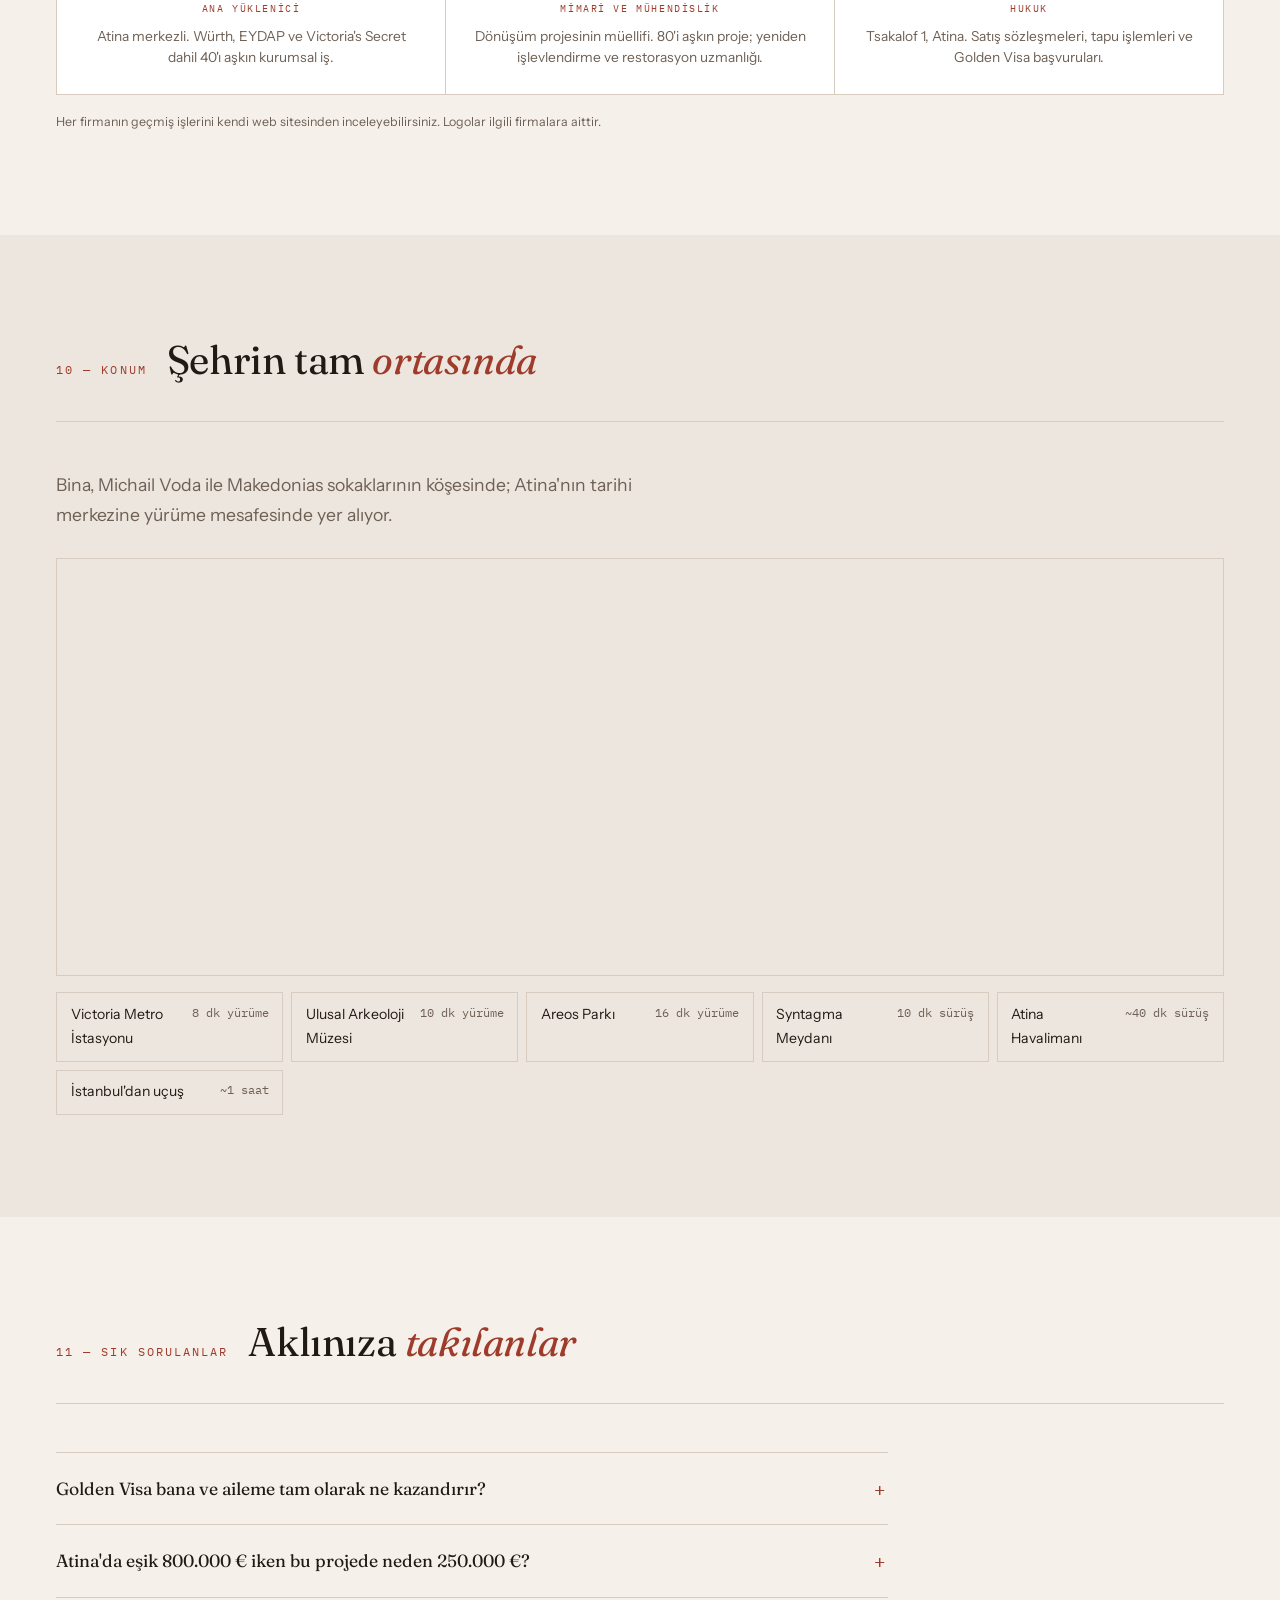
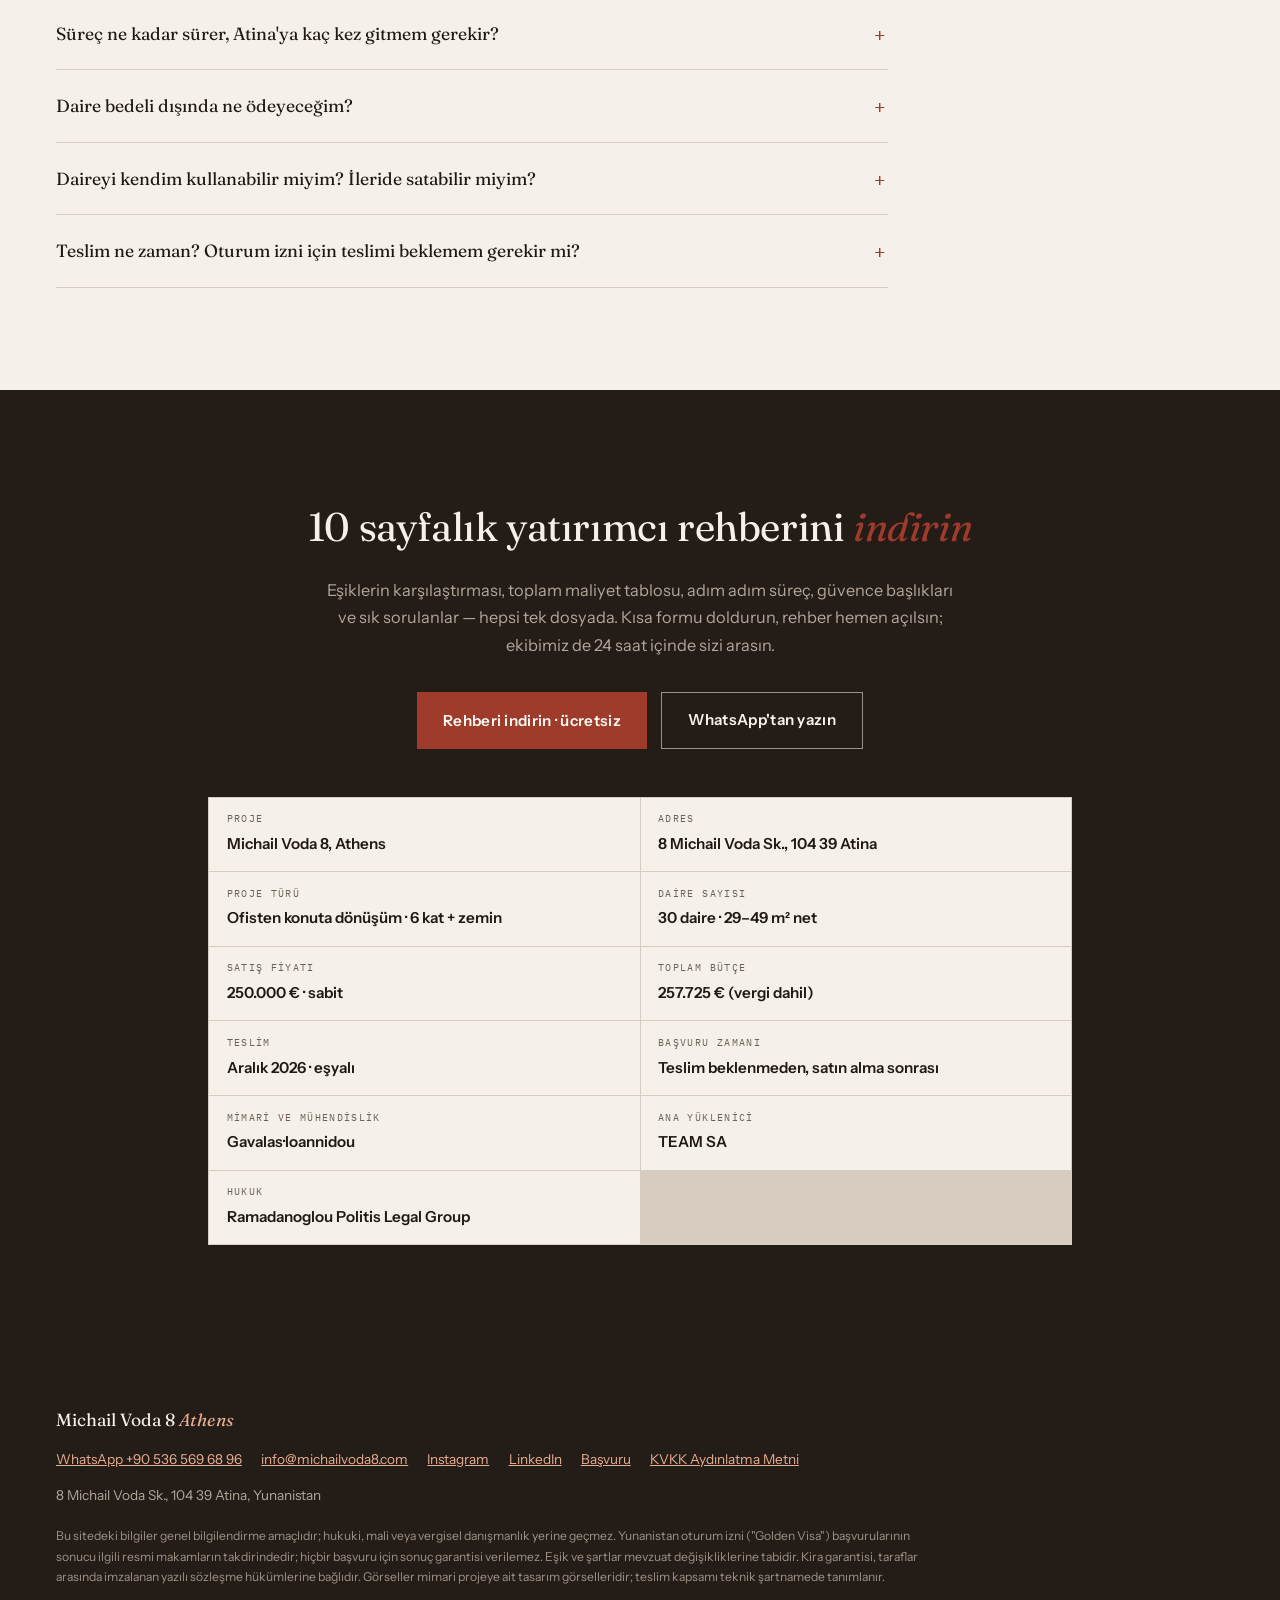
==== commit 6b0e93a5: "Sitede oturum izninin 5 yıllık süre ifadesini kaldır Ana sayfada ve yatırımcı rehberinde oturum izni" ====
--- a/site/index.html
+++ b/site/index.html
@@ -4,7 +4,7 @@
 <meta charset="utf-8">
 <meta name="viewport" content="width=device-width, initial-scale=1">
 <title>Michail Voda 8, Athens — Atina'da 250.000 €'ya Daire ve Golden Visa</title>
-<meta name="description" content="Atina'nın merkezinde, ofisten konuta dönüşen butik projede 250.000 €'ya yepyeni daireler. Tüm aile için 5 yıllık oturum izni başvurusu, 5 yıl kira garantisi. Golden Visa başvurusu için teslimi beklemenize gerek yok. Teslim: Aralık 2026.">
+<meta name="description" content="Atina'nın merkezinde, ofisten konuta dönüşen butik projede 250.000 €'ya yepyeni daireler. Tüm aile için oturum izni başvurusu, 5 yıl kira garantisi. Golden Visa başvurusu için teslimi beklemenize gerek yok. Teslim: Aralık 2026.">
 <meta name="facebook-domain-verification" content="x2npcxttmyaz19jj0onknpdrnw84j6">
 <link rel="preconnect" href="https://fonts.gstatic.com" crossorigin>
 <link rel="stylesheet" href="https://fonts.googleapis.com/css2?family=Fraunces:ital,opsz,wght@0,9..144,340..560;1,9..144,340..560&family=Instrument+Sans:wght@400;500;600&family=IBM+Plex+Mono:wght@400;500&display=swap">
@@ -54,7 +54,7 @@
     <div class="hero-inner wrap">
       <p class="hero-kicker">Atina Merkez · Ofisten Konuta Dönüşüm</p>
       <p class="hero-badge">Teslim: <b>Aralık 2026</b> · Başvuru için <b>beklemezsiniz</b></p>
-      <h1>Atina'nın merkezinde yepyeni bir daire, ailenizin tamamına <em>5 yıllık oturum izni</em></h1>
+      <h1>Atina'nın merkezinde yepyeni bir daire, ailenizin tamamına <em>oturum izni</em></h1>
       <p class="lead">Atina'da Golden Visa için asgari yatırım 800.000 €'ya yükseldi. Michail Voda 8 ise ofisten konuta dönüşüm projesi olduğu için yasadaki istisna kapsamında: bu binada eşik hâlâ 250.000 €. Üstelik Golden Visa başvurunuz için teslimi beklemezsiniz: satın alma tamamlandığında başvuru süreci başlar. Tapudan oturum kartına kadar bütün işlemleri Atina'daki ekibimiz sizin adınıza yürütüyor.</p>
       <div class="cta-row">
         <button class="btn btn-primary" type="button" data-open-form>Yatırımcı rehberini indirin</button>
@@ -152,7 +152,7 @@
         <img src="assets/cephe-1.jpg" alt="Michail Voda 8 cephesi">
         <div class="scene-copy">
           <p class="scene-kicker">07 · Teslim Aralık 2026</p>
-          <p class="scene-title">Bir daire, ailenizin tamamına <em>5 yıllık oturum izni</em>.</p>
+          <p class="scene-title">Bir daire, ailenizin tamamına <em>oturum izni</em>.</p>
           <p class="scene-sub">Başvuru için teslimi beklemezsiniz — oturum kartınızı daire teslim edilmeden önce alabilirsiniz. Fiyat listesi ve süreç dosyası için: michailvoda8.com</p>
         </div>
       </div>
@@ -176,7 +176,7 @@
     <div class="split" style="align-items: start;">
       <div>
         <p>Yunanistan Golden Visa, ülkede belirli tutarın üzerinde gayrimenkul yatırımı yapan <strong>Avrupa Birliği dışındaki ülke vatandaşlarına</strong> — Türkiye Cumhuriyeti vatandaşları dahil — verilen bir oturum iznidir. 2013'ten bu yana yürürlükte olan, Avrupa'nın en çok tercih edilen yatırım karşılığı oturum programlarından biridir.</p>
-        <p>İzin <strong>5 yıl</strong> geçerlidir ve yatırımınız elinizde kaldığı sürece süresiz olarak yenilenebilir. Yunanistan'da oturma veya belirli bir süre kalma zorunluluğunuz yoktur; izniniz siz Türkiye'de yaşamaya devam ederken de geçerliliğini korur.</p>
+        <p>İzin, yatırımınız elinizde kaldığı sürece süresiz olarak yenilenebilir. Yunanistan'da oturma veya belirli bir süre kalma zorunluluğunuz yoktur; izniniz siz Türkiye'de yaşamaya devam ederken de geçerliliğini korur.</p>
         <p>Başvuru tek kişilik değildir: aynı yatırımla <strong>eşiniz, 21 yaşından küçük çocuklarınız ve hem sizin hem eşinizin anne-babası</strong> aynı haklardan yararlanır.</p>
       </div>
       <div>
@@ -194,7 +194,7 @@
     </div>
 
     <div class="facts">
-      <div class="fact"><span class="f-t">Süre</span><b>5 yıl, yenilenebilir</b><p>Yatırımınızı elinizde tuttuğunuz sürece izin süresiz olarak yenilenir.</p></div>
+      <div class="fact"><span class="f-t">Geçerlilik</span><b>Yenilenebilir</b><p>Yatırımınızı elinizde tuttuğunuz sürece izin süresiz olarak yenilenir.</p></div>
       <div class="fact"><span class="f-t">Aile</span><b>Üç kuşak tek başvuruda</b><p>Eş, 21 yaş altı çocuklar ve her iki tarafın anne-babası kapsama dahildir.</p></div>
       <div class="fact"><span class="f-t">Seyahat</span><b>Schengen'de serbest dolaşım</b><p>27 ülkelik Schengen bölgesinde her 180 günde 90 güne kadar vizesiz seyahat.</p></div>
       <div class="fact"><span class="f-t">Kalış Şartı</span><b>Oturma zorunluluğu yok</b><p>Yunanistan'da yaşamanız gerekmez; hayatınıza Türkiye'de devam edebilirsiniz.</p></div>
@@ -219,7 +219,7 @@
       <div class="ledger-row plus"><div><span class="lbl">Avukatlık, noter, kadastro ve sigorta</span><span class="who">Avukatlık ücreti, noter masrafları, tapu ve kadastro tescili, sağlık sigortası · dört kişilik aile için yaklaşık 13.500&nbsp;€ · satıcı karşılar</span></div><span class="amt">+&nbsp;12.000&nbsp;–&nbsp;15.000&nbsp;€</span></div>
       <div class="ledger-row plus"><div><span class="lbl">5 yıllık kira geliriniz</span><span class="who">Aylık 500&nbsp;€ · hesabınıza yatırılır</span></div><span class="amt">+30.000&nbsp;€</span></div>
     </div>
-    <p style="margin-top:1.6rem; max-width:54rem;">Tek yatırım, tüm aile: eş, 21 yaş altı çocuklar ve anne-babalar için 5 yıllık, yenilenebilir oturum izni.</p>
+    <p style="margin-top:1.6rem; max-width:54rem;">Tek yatırım, tüm aile: eş, 21 yaş altı çocuklar ve anne-babalar için yenilenebilir oturum izni.</p>
     <p class="fine" style="margin-top:1rem;">Oturum izni başvurularının sonucu Yunan makamlarının takdirindedir. Türkiye'deki vergisel yükümlülükleriniz için mali müşavirinize danışmanızı öneririz.</p>
   </div>
 </section>
@@ -276,7 +276,7 @@
       <li><h3>Vekâletname</h3><p>Pasaport, nüfus kayıt örneği ve ikametgâh belgenizle Türkiye'de noterde vekâletname çıkarır, kaymakamlıktan apostil onayı alırsınız. Gerisi bizde.</p></li>
       <li><h3>Tapu</h3><p>Yunanistan vergi numaranızı biz alırız; taşınmazın hukuki durumunu inceler, noterde satış sözleşmesini imzalatır, tapu ve kadastro tescilini tamamlarız.</p></li>
       <li><h3>Golden Visa başvurusu</h3><p>Siz, eşiniz, 21 yaş altı çocuklarınız ve bakmakla yükümlü olduğunuz anne-babanız için başvuru dosyalarını hazırlar ve teslim ederiz. Bu adım için dairenizin teslimini beklemezsiniz.</p></li>
-      <li><h3>Oturum kartı</h3><p>Randevunuzda parmak izi verilir; 5 yıllık, yenilenebilir oturum kartlarınız çıkar. Yunanistan'da yaşama şartı yoktur, Schengen'de serbestçe seyahat edersiniz.</p></li>
+      <li><h3>Oturum kartı</h3><p>Randevunuzda parmak izi verilir; yenilenebilir oturum kartlarınız çıkar. Yunanistan'da yaşama şartı yoktur, Schengen'de serbestçe seyahat edersiniz.</p></li>
     </ol>
     <div class="roles" style="margin-top: 3.5rem;">
       <div class="role"><span class="r-t">Proje Sahibi ve Satıcı</span><b>MV8 Geliştirici Ekibi</b><p>Dönüşümü gerçekleştiren ve 5 yıllık kira garantisini veren taraf.</p></div>
@@ -348,7 +348,7 @@
     <div class="faq">
       <details>
         <summary>Golden Visa bana ve aileme tam olarak ne kazandırır?</summary>
-        <p>5 yıllık, süresi dolunca yenilenebilen bir Yunanistan oturum izni. Kapsama siz, eşiniz, 21 yaşından küçük çocuklarınız ve her iki tarafın bakmakla yükümlü olduğu anne-babalar girer. Schengen ülkelerinde vizesiz dolaşırsınız; Yunanistan'da yaşama zorunluluğunuz yoktur. Bu bir oturum iznidir, vatandaşlık değildir; başvurunun sonucu Yunan makamlarının takdirindedir.</p>
+        <p>Süresi dolunca yenilenebilen bir Yunanistan oturum izni. Kapsama siz, eşiniz, 21 yaşından küçük çocuklarınız ve her iki tarafın bakmakla yükümlü olduğu anne-babalar girer. Schengen ülkelerinde vizesiz dolaşırsınız; Yunanistan'da yaşama zorunluluğunuz yoktur. Bu bir oturum iznidir, vatandaşlık değildir; başvurunun sonucu Yunan makamlarının takdirindedir.</p>
       </details>
       <details>
         <summary>Atina'da eşik 800.000 € iken bu projede neden 250.000 €?</summary>
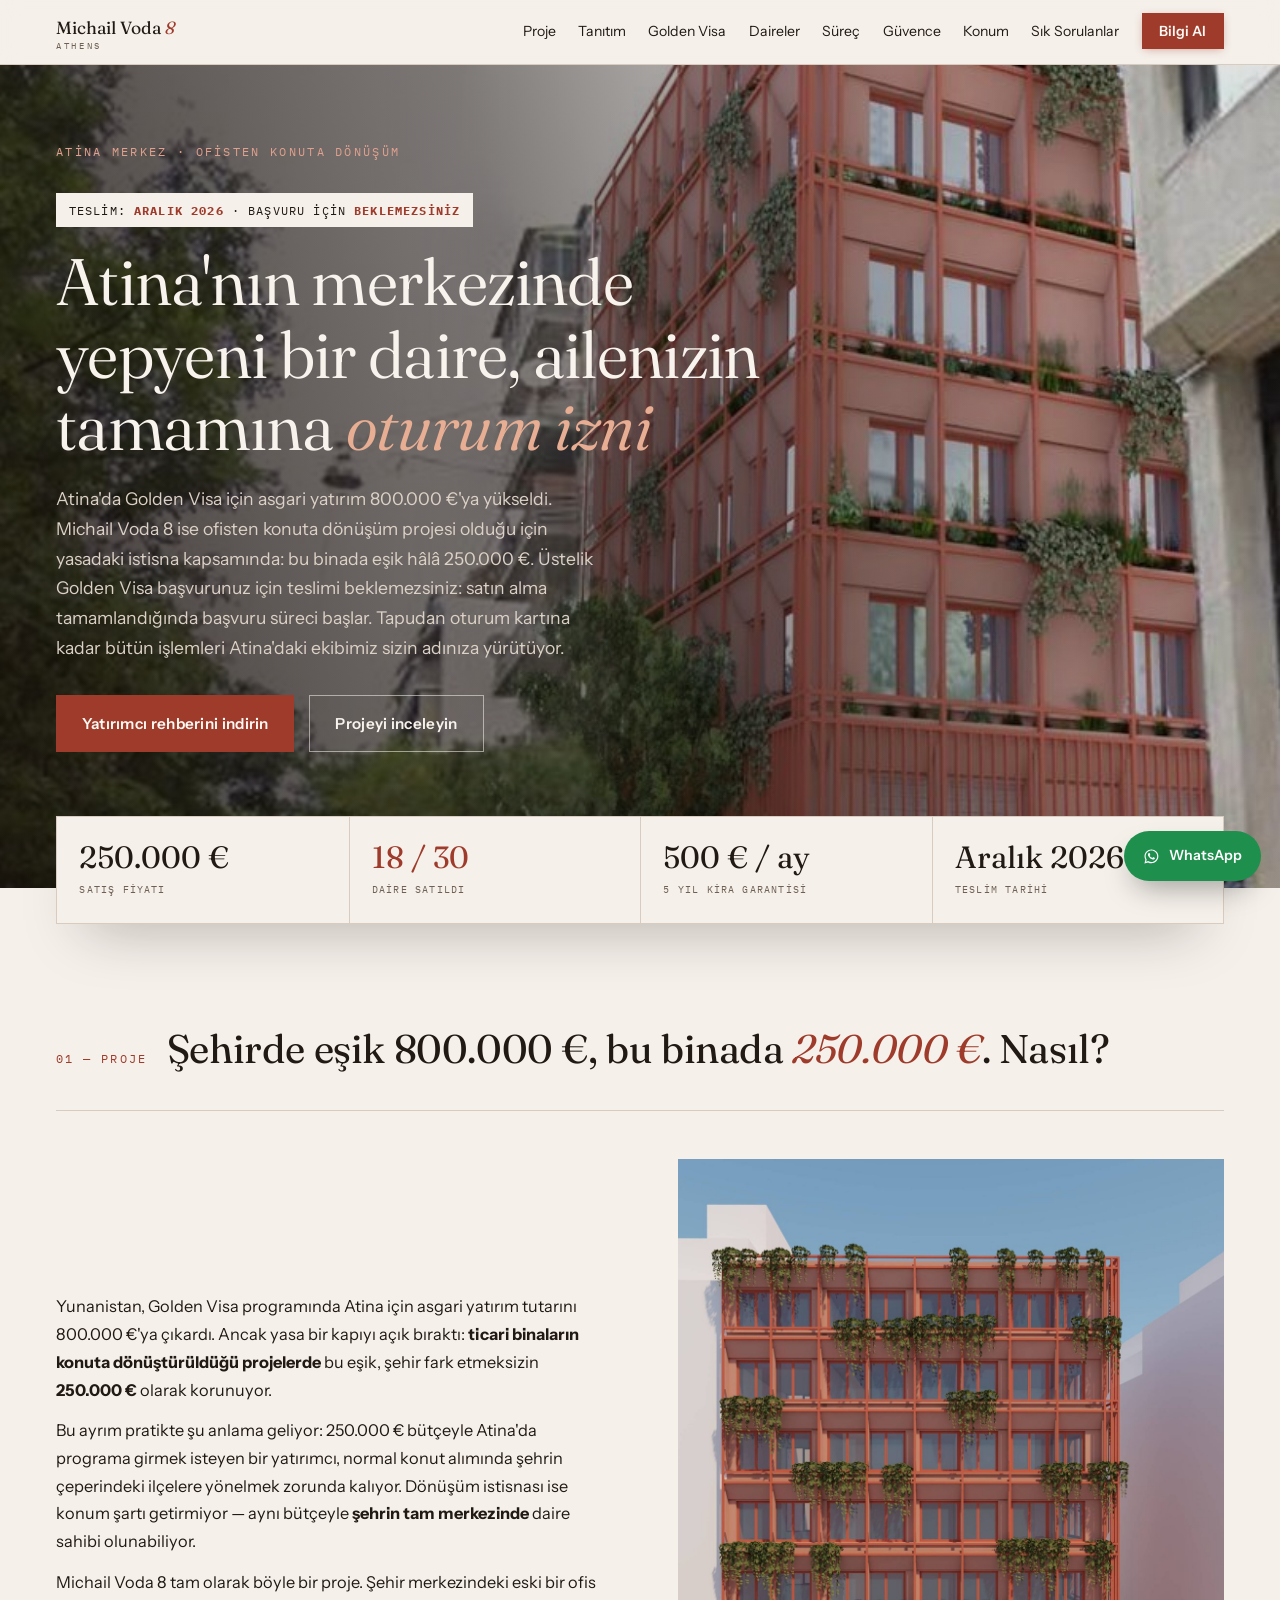
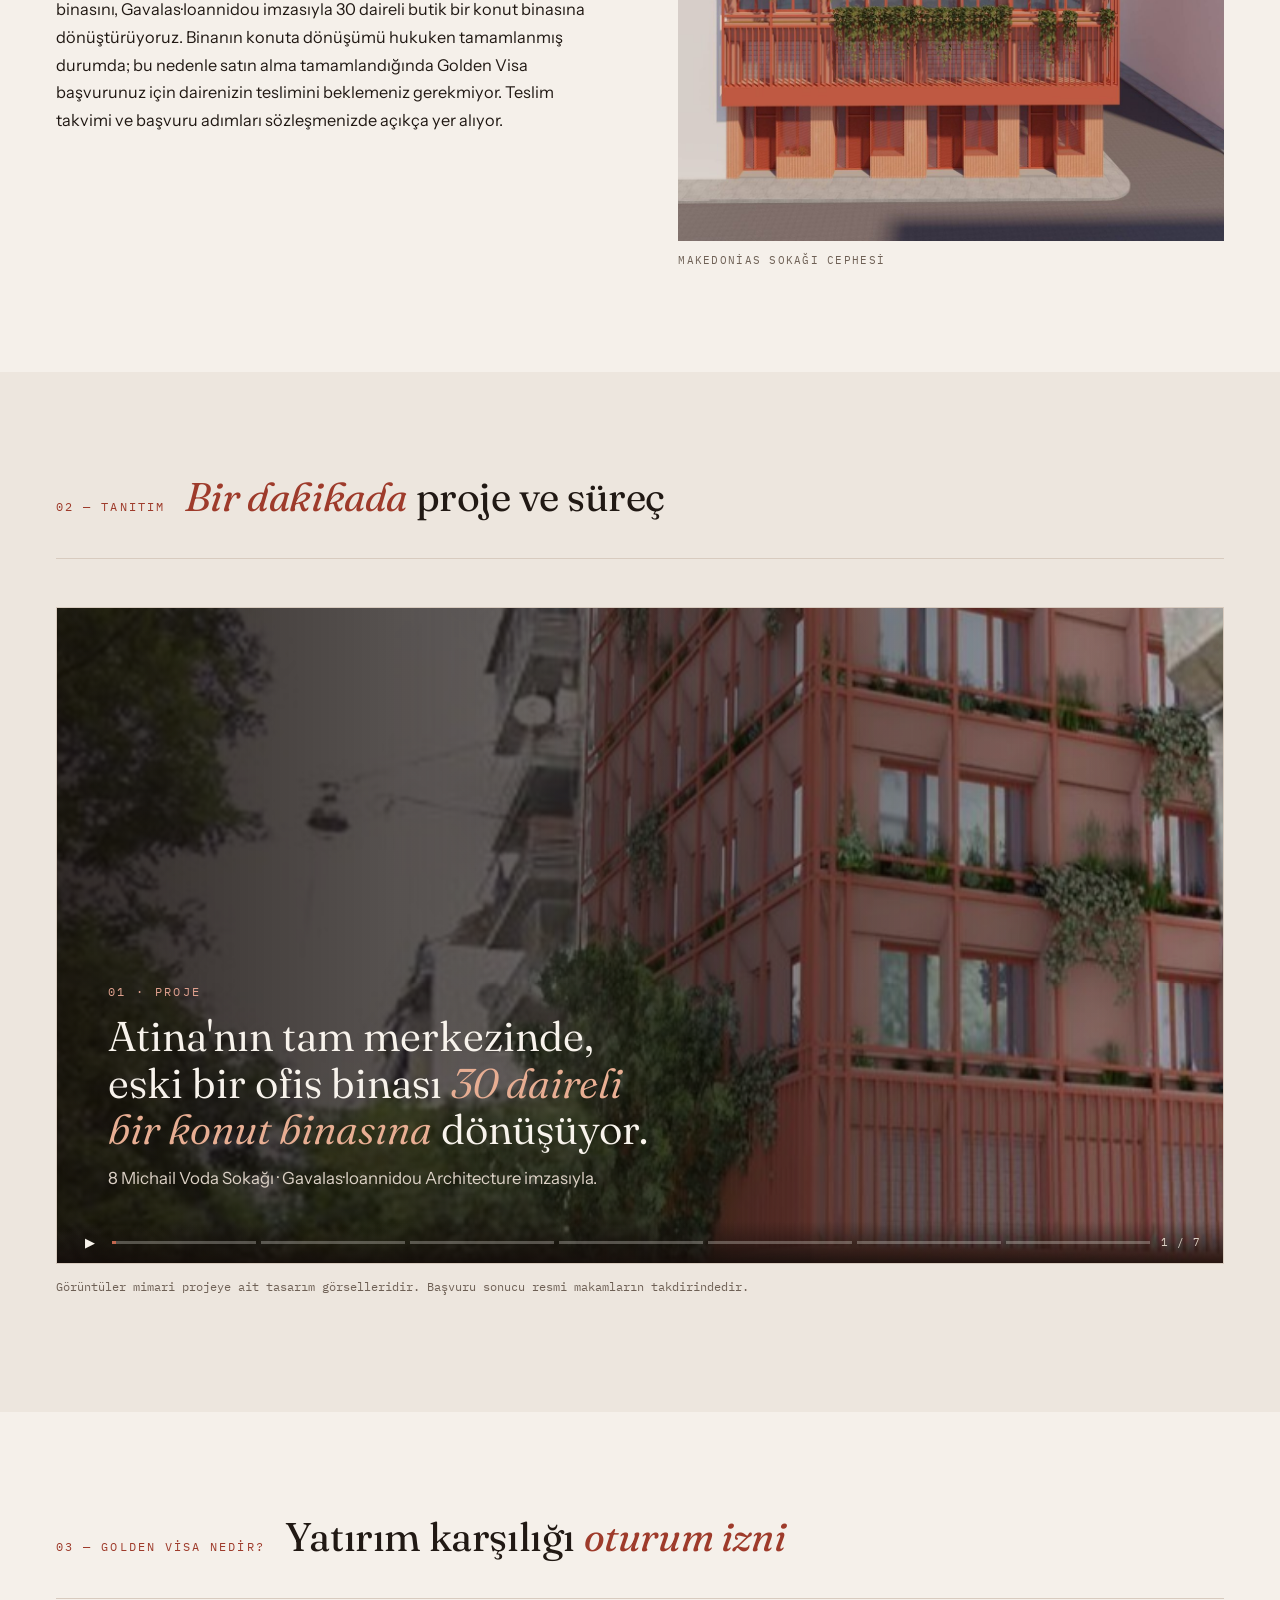
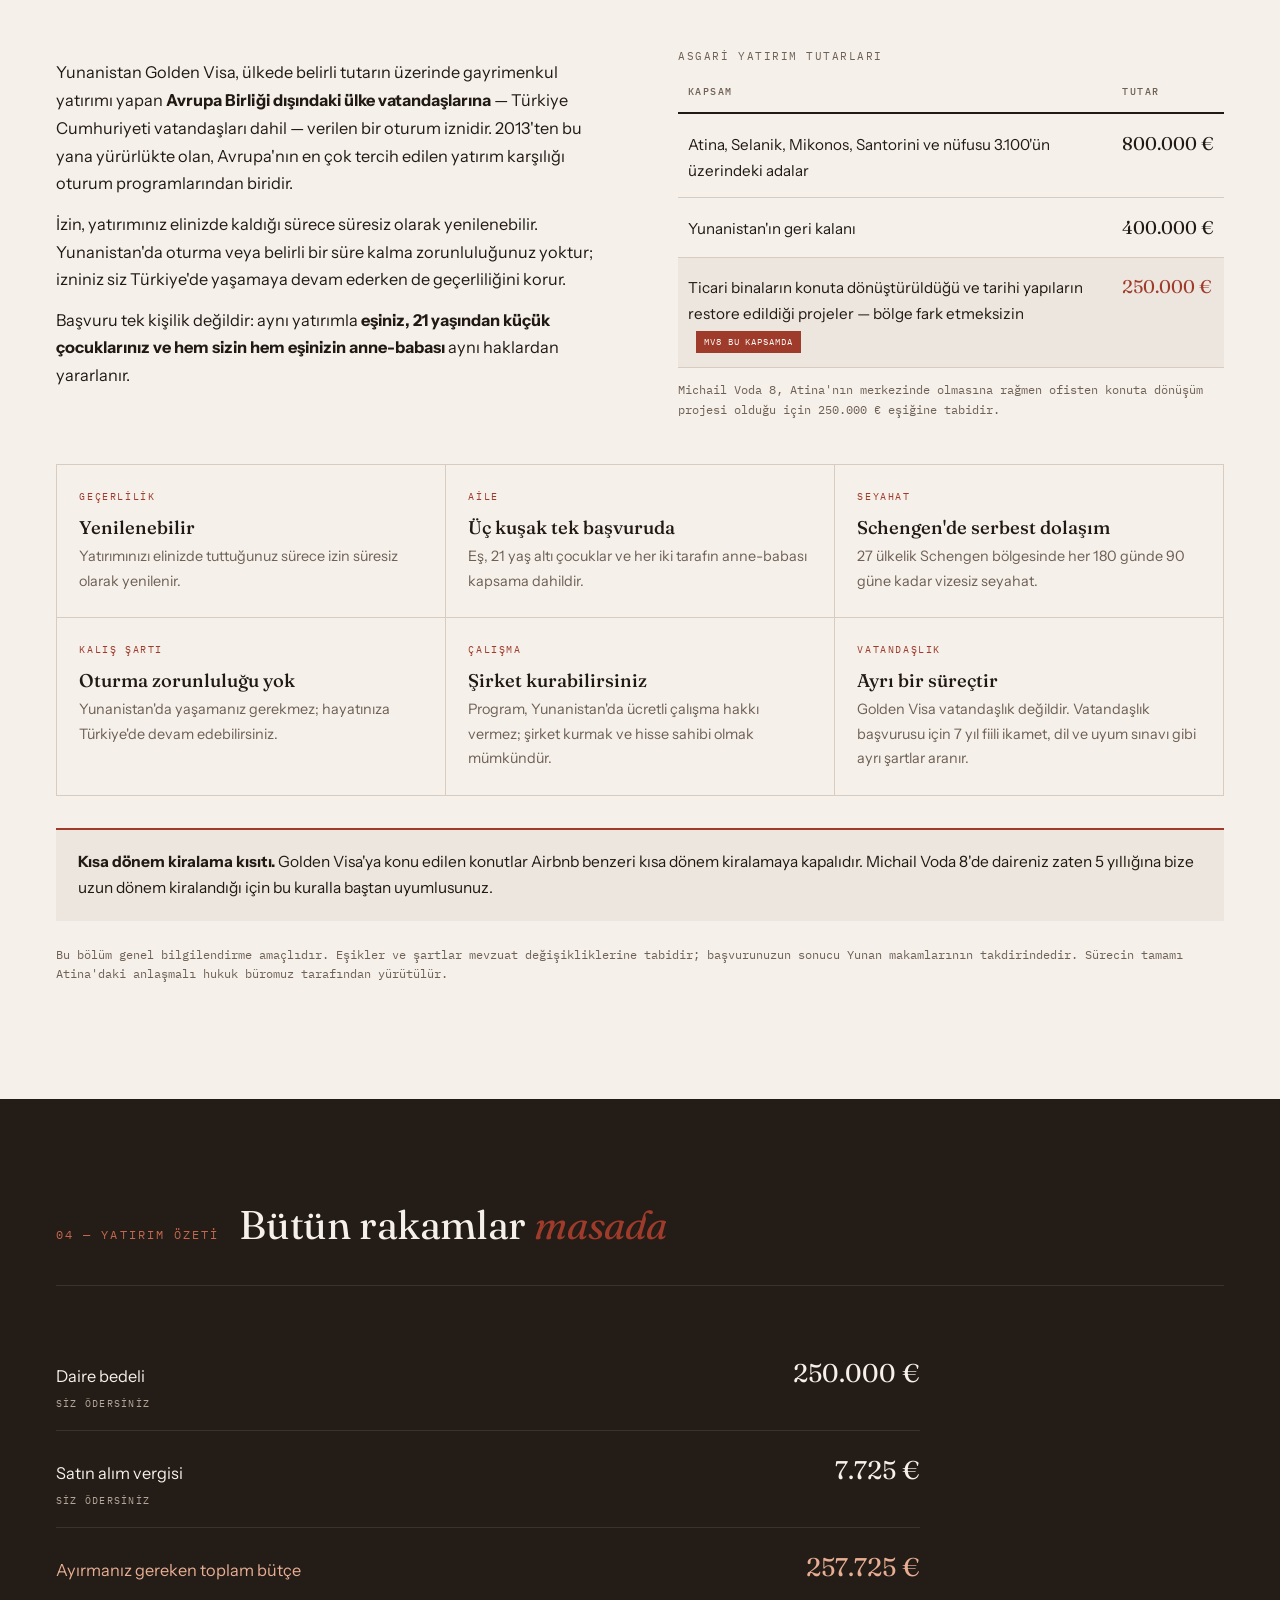
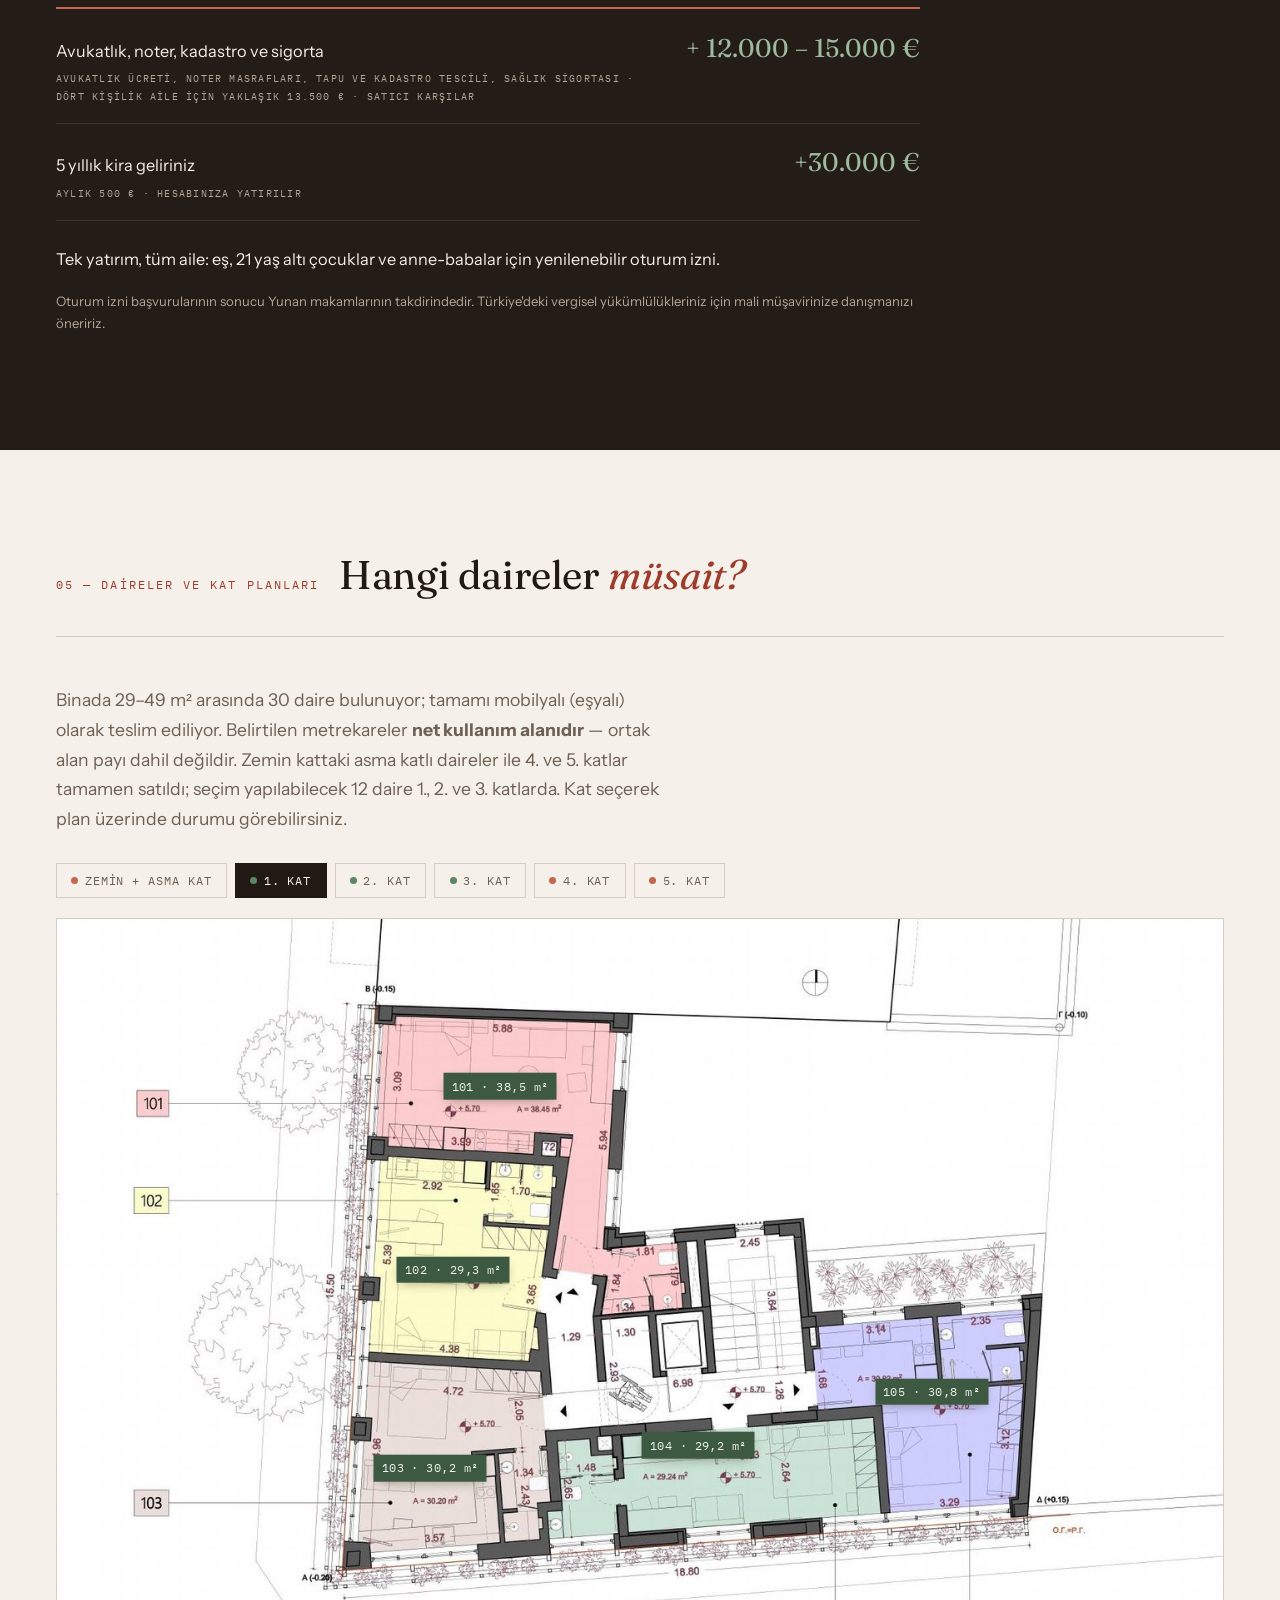
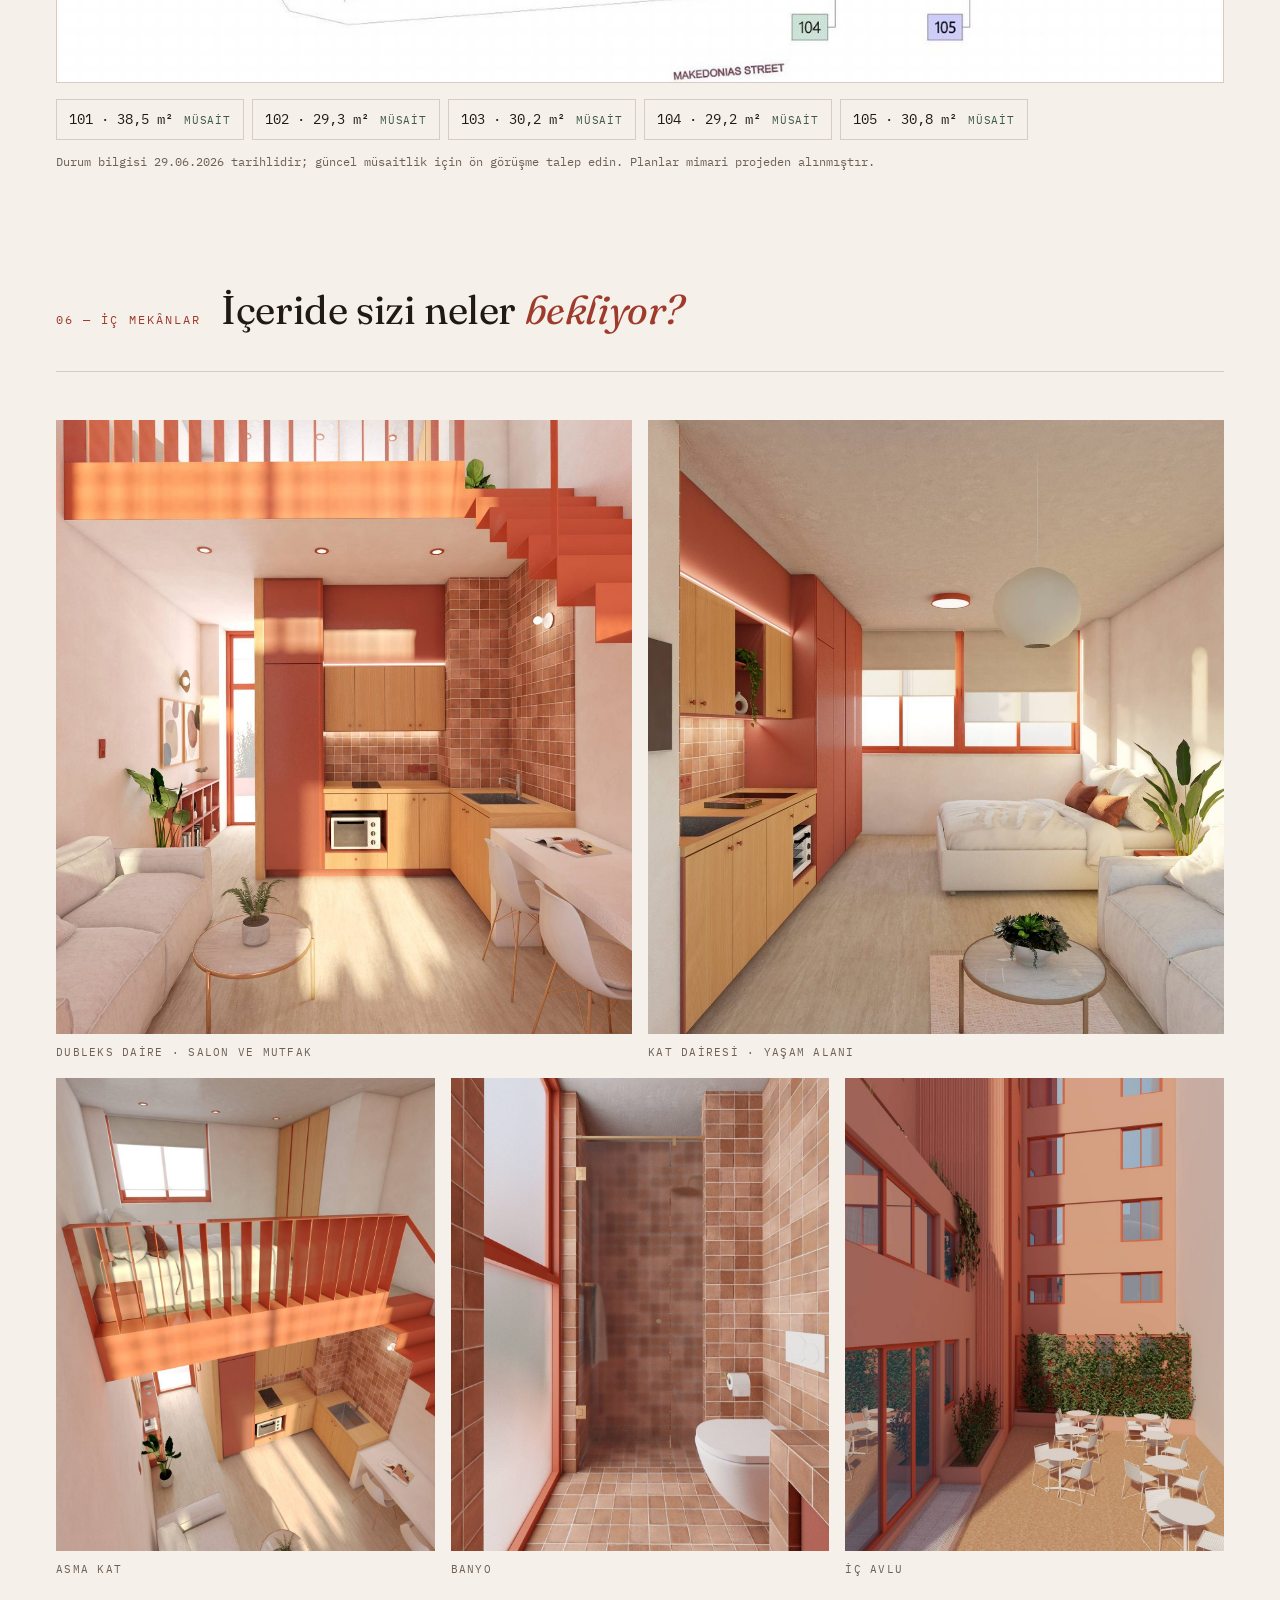
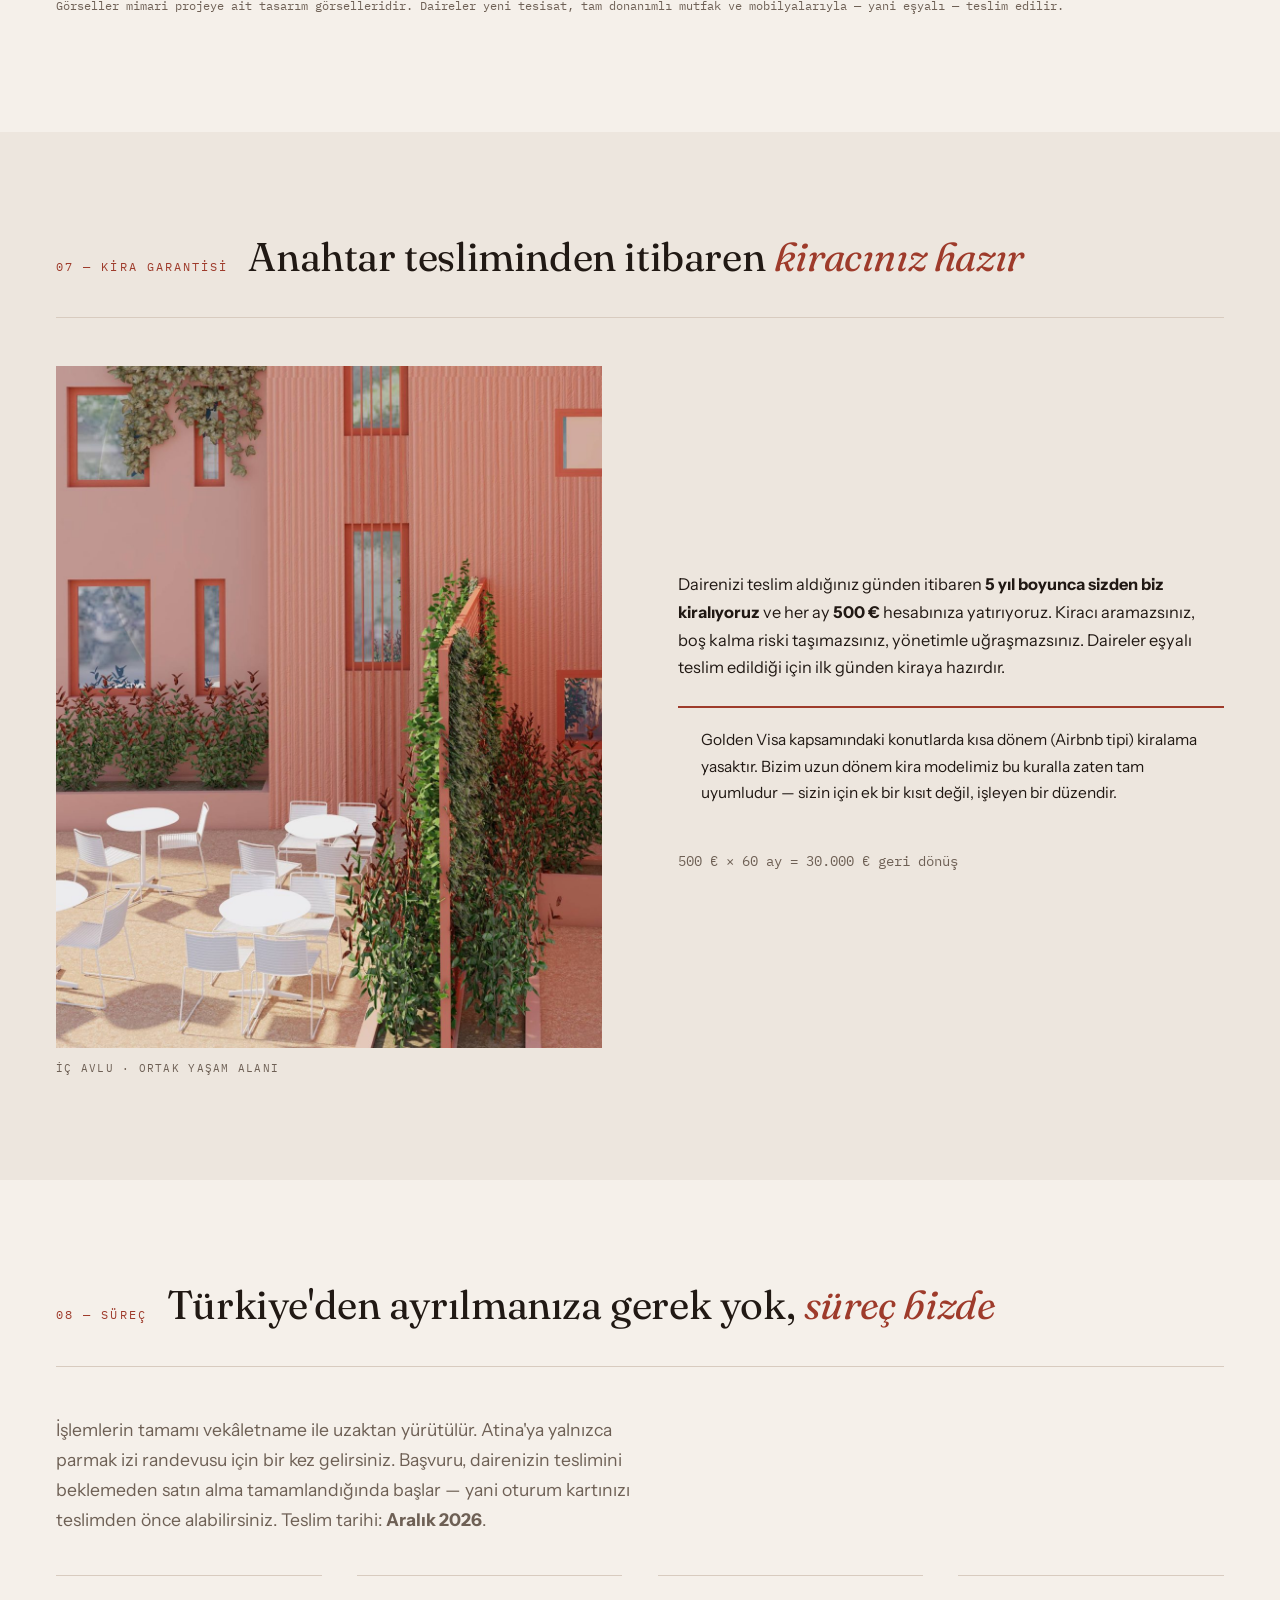
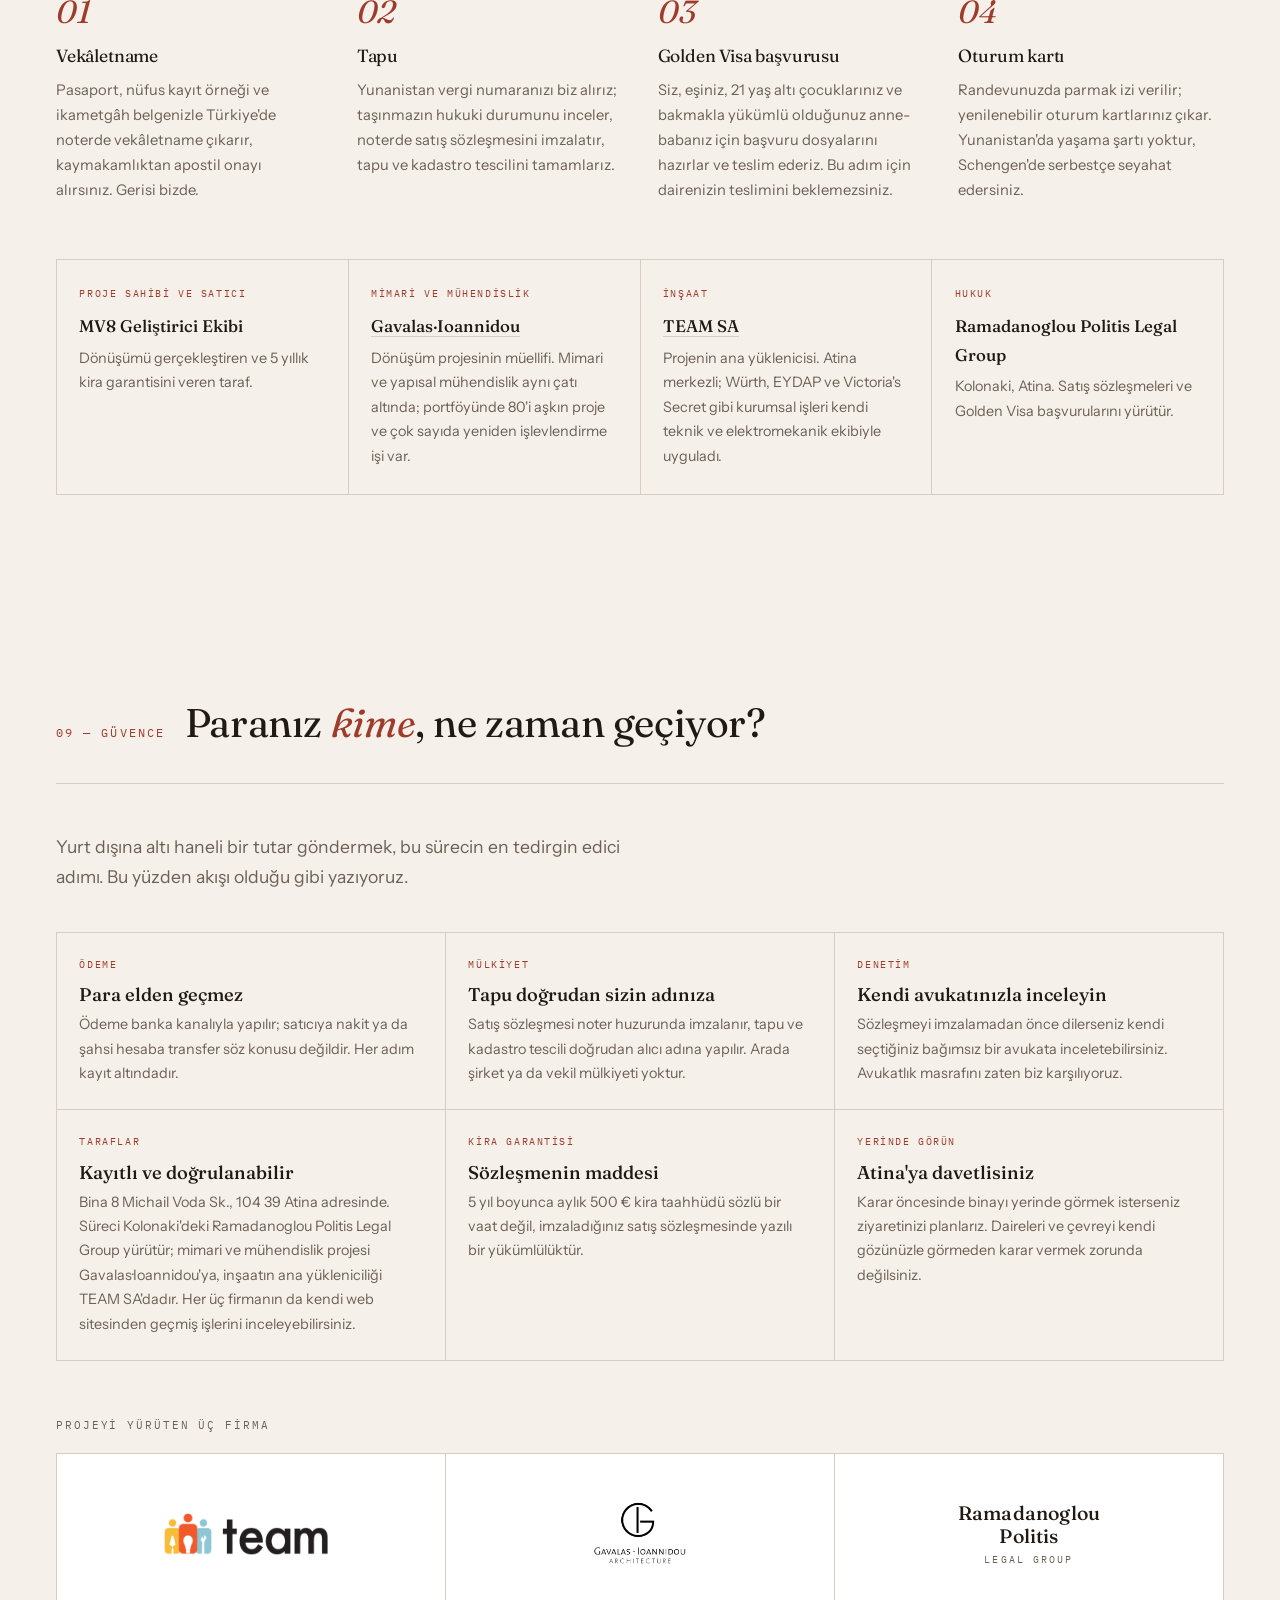
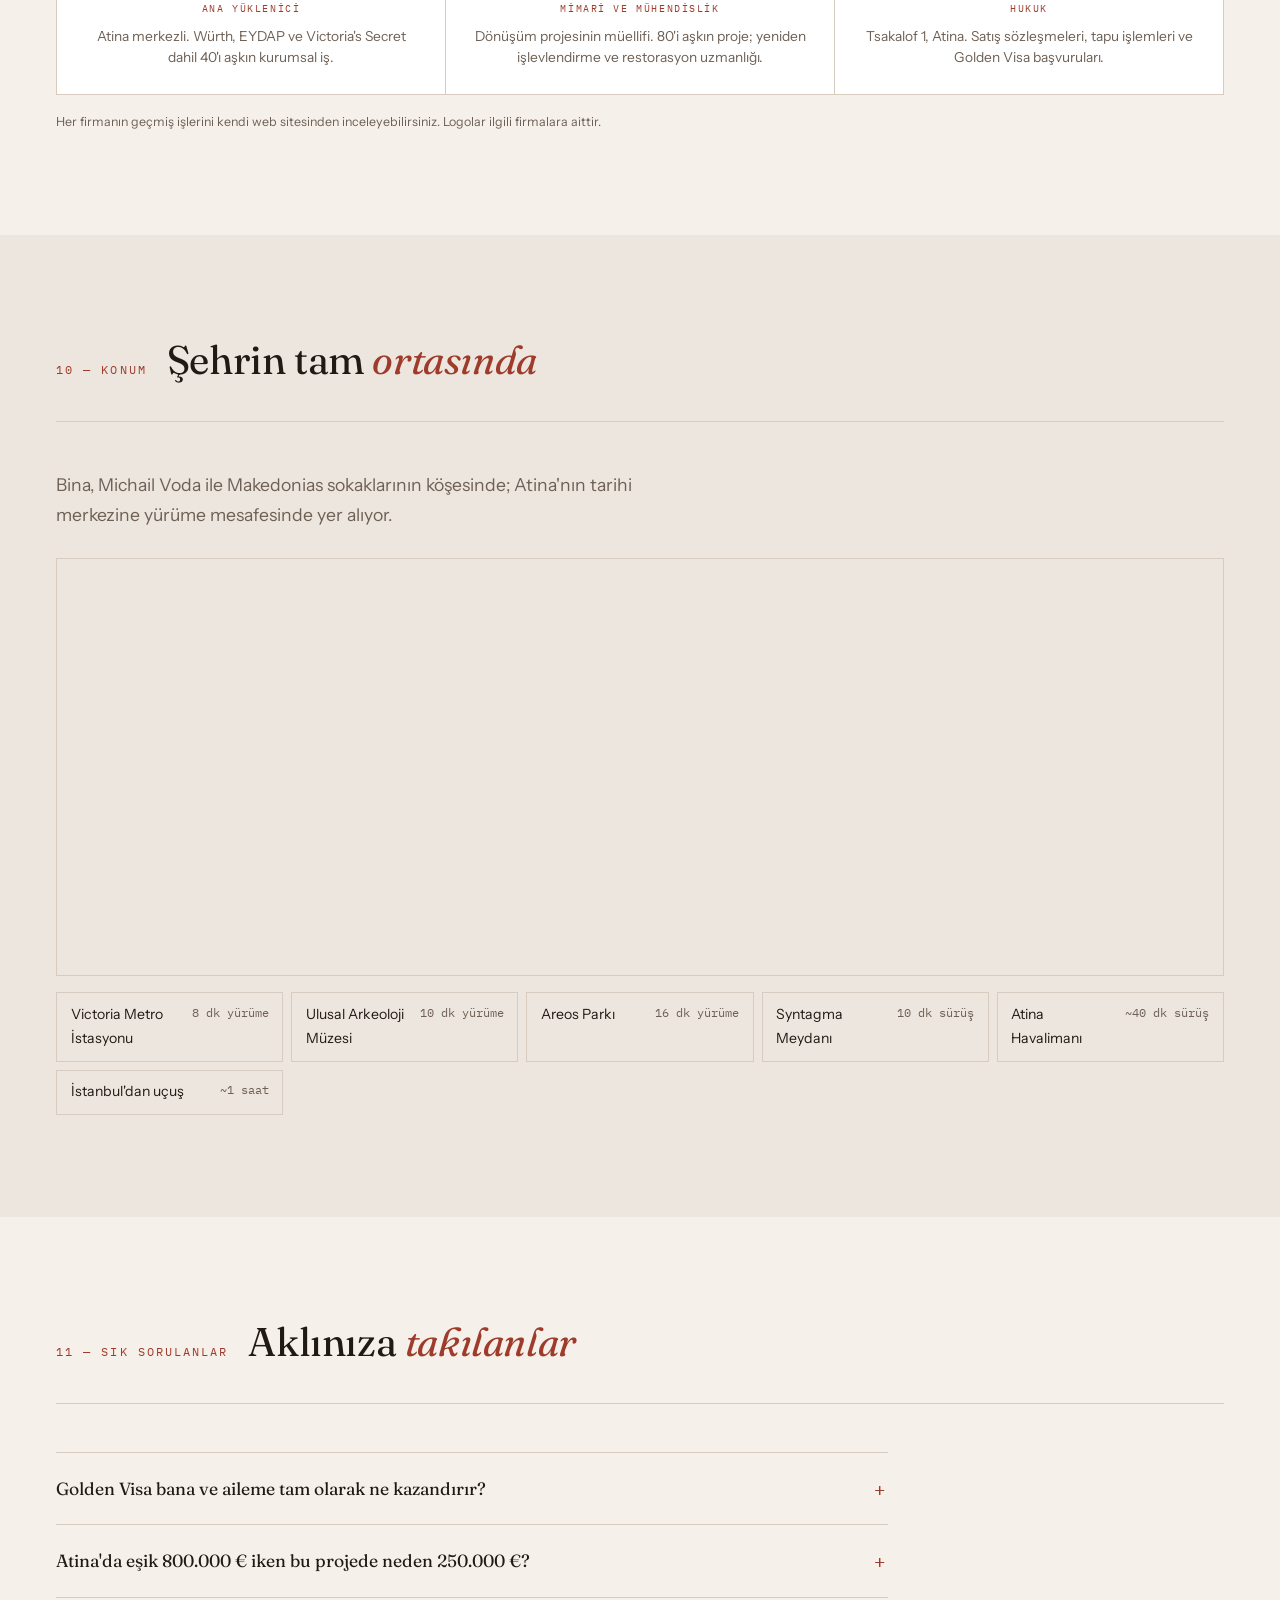
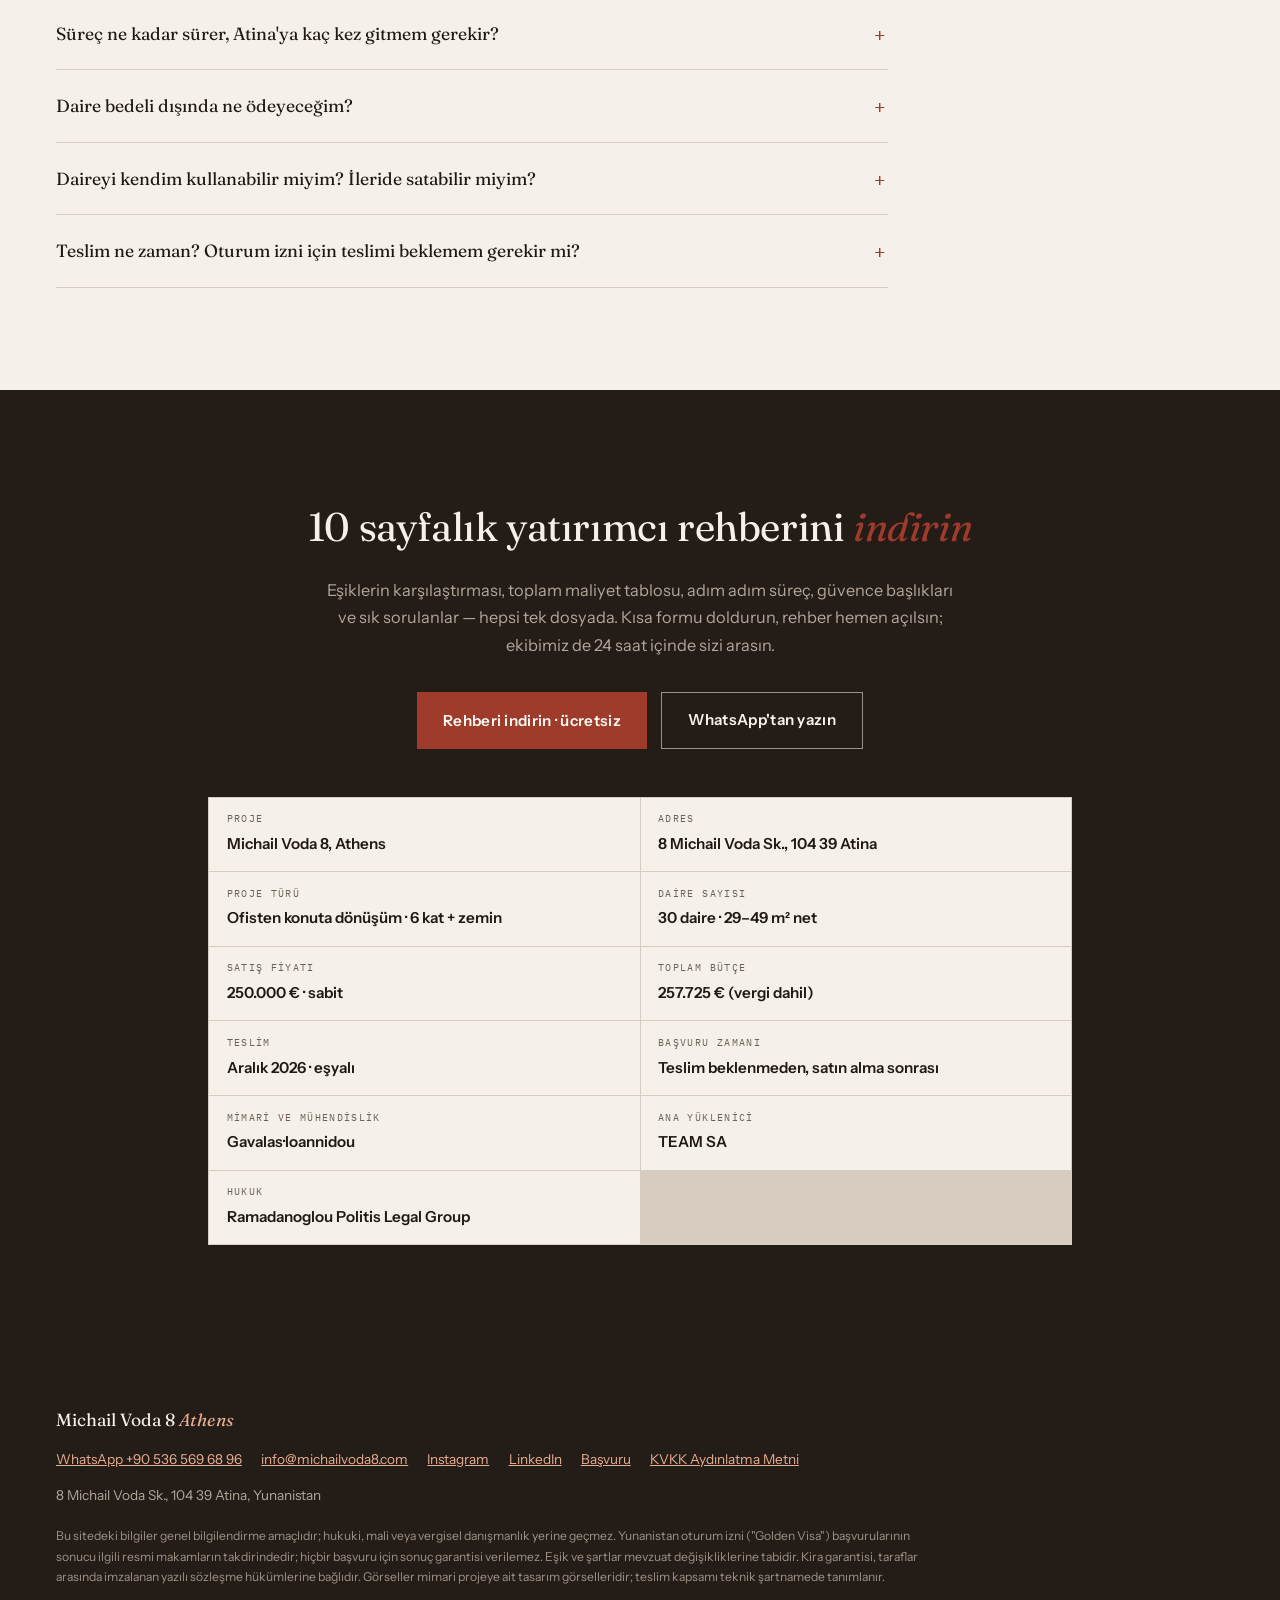
==== commit 626bfb27: "Proje bölümündeki "Tek muhatapla çalışırsınız" kutusunu kaldır Ana sayfada 01 — Proje bölümündeki vu" ====
--- a/site/index.html
+++ b/site/index.html
@@ -81,9 +81,6 @@
         <p>Yunanistan, Golden Visa programında Atina için asgari yatırım tutarını 800.000 €'ya çıkardı. Ancak yasa bir kapıyı açık bıraktı: <strong>ticari binaların konuta dönüştürüldüğü projelerde</strong> bu eşik, şehir fark etmeksizin <strong>250.000 €</strong> olarak korunuyor.</p>
         <p>Bu ayrım pratikte şu anlama geliyor: 250.000 € bütçeyle Atina'da programa girmek isteyen bir yatırımcı, normal konut alımında şehrin çeperindeki ilçelere yönelmek zorunda kalıyor. Dönüşüm istisnası ise konum şartı getirmiyor — aynı bütçeyle <strong>şehrin tam merkezinde</strong> daire sahibi olunabiliyor.</p>
         <p>Michail Voda 8 tam olarak böyle bir proje. Şehir merkezindeki eski bir ofis binasını, Gavalas·Ioannidou imzasıyla 30 daireli butik bir konut binasına dönüştürüyoruz. Binanın konuta dönüşümü hukuken tamamlanmış durumda; bu nedenle satın alma tamamlandığında Golden Visa başvurunuz için dairenizin teslimini beklemeniz gerekmiyor. Teslim takvimi ve başvuru adımları sözleşmenizde açıkça yer alıyor.</p>
-        <div class="callout">
-          <strong>Tek muhatapla çalışırsınız.</strong> Satış sözleşmesi, avukat, vergi numarası, noter, tapu, parmak izi randevusu ve oturum kartı takibi… Hepsini aynı ekip yürütür. Avukatlık, noter, kadastro ve sigorta masraflarını (yaklaşık <strong>13.500 €</strong>) biz karşılarız; siz yalnızca daire bedelini ve satın alım vergisini ödersiniz. Başvurunuz teslimden bağımsız ilerlediği için oturum kartınızı dairenizi teslim almadan önce alabilirsiniz.
-        </div>
       </div>
       <figure>
         <img src="assets/cephe-2.jpg" alt="Michail Voda 8'in bitkilerle kaplı kiremit kırmızısı cephesi" loading="lazy">
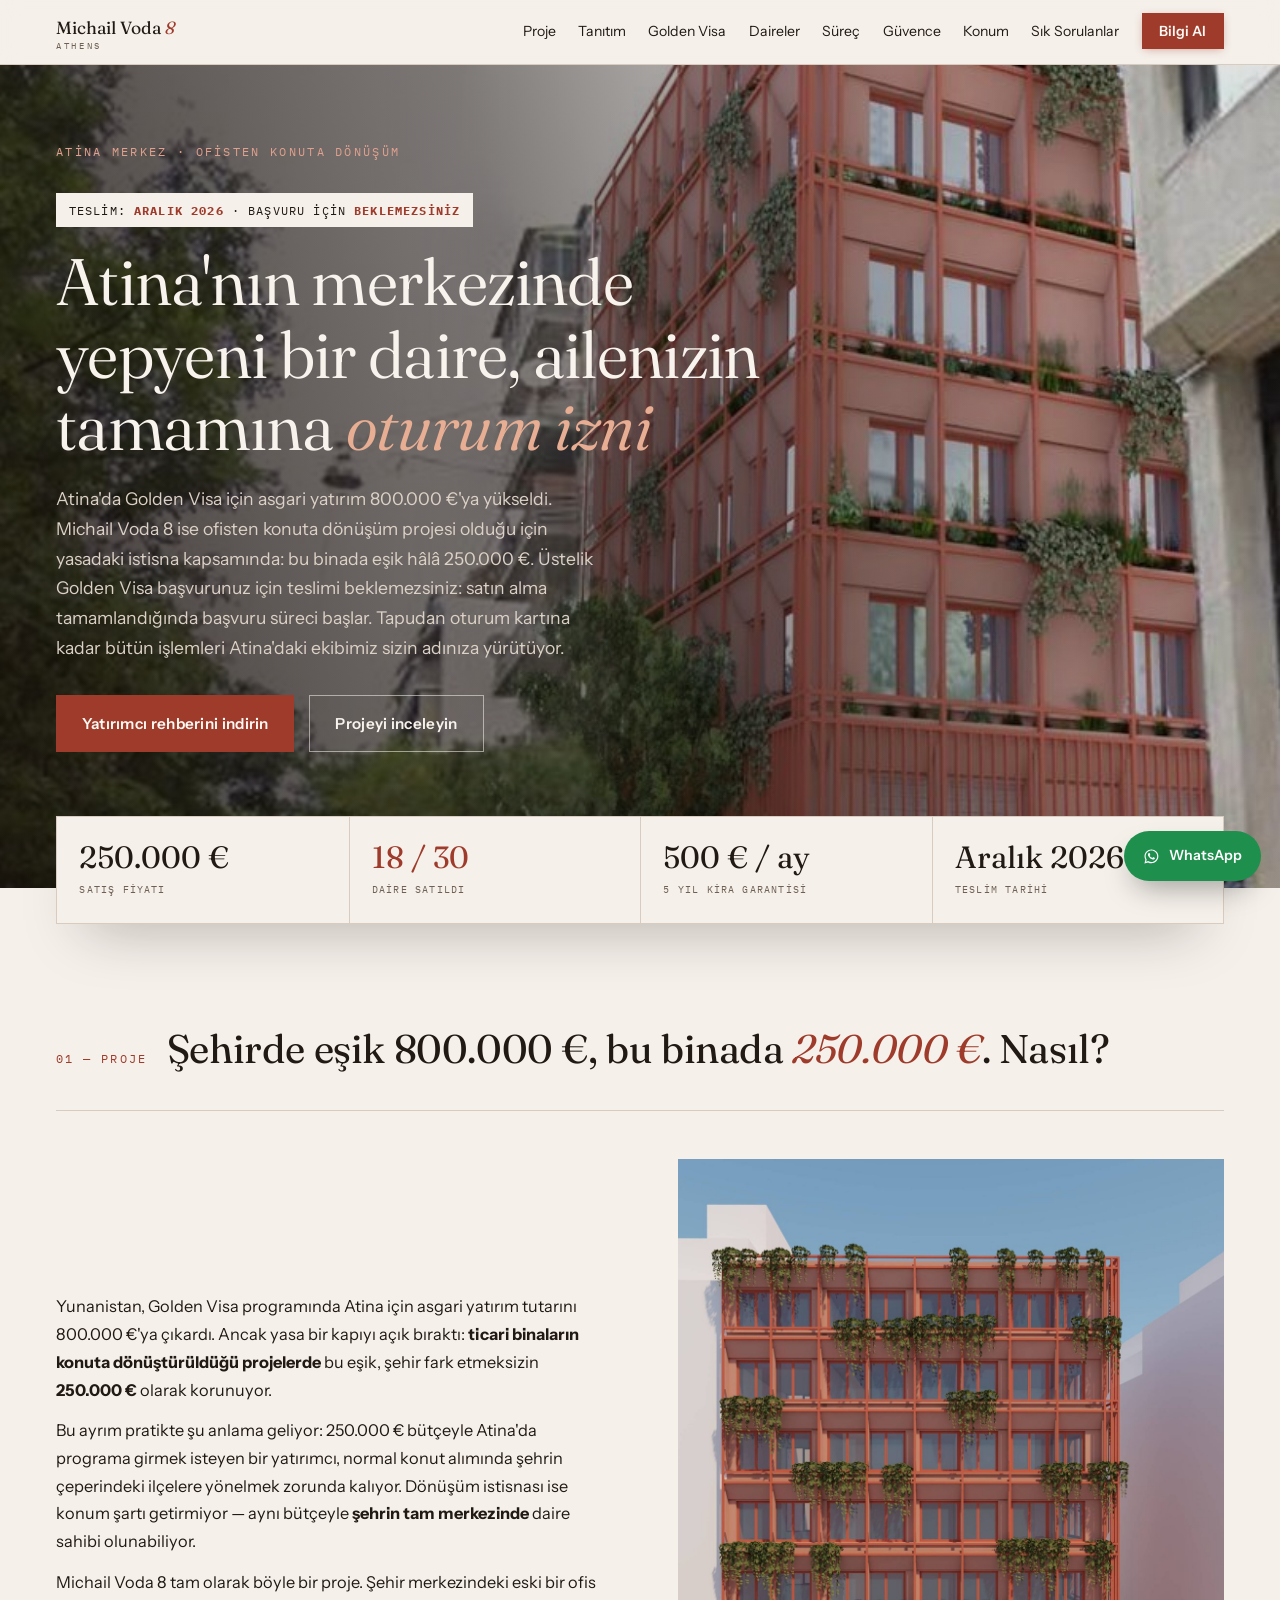
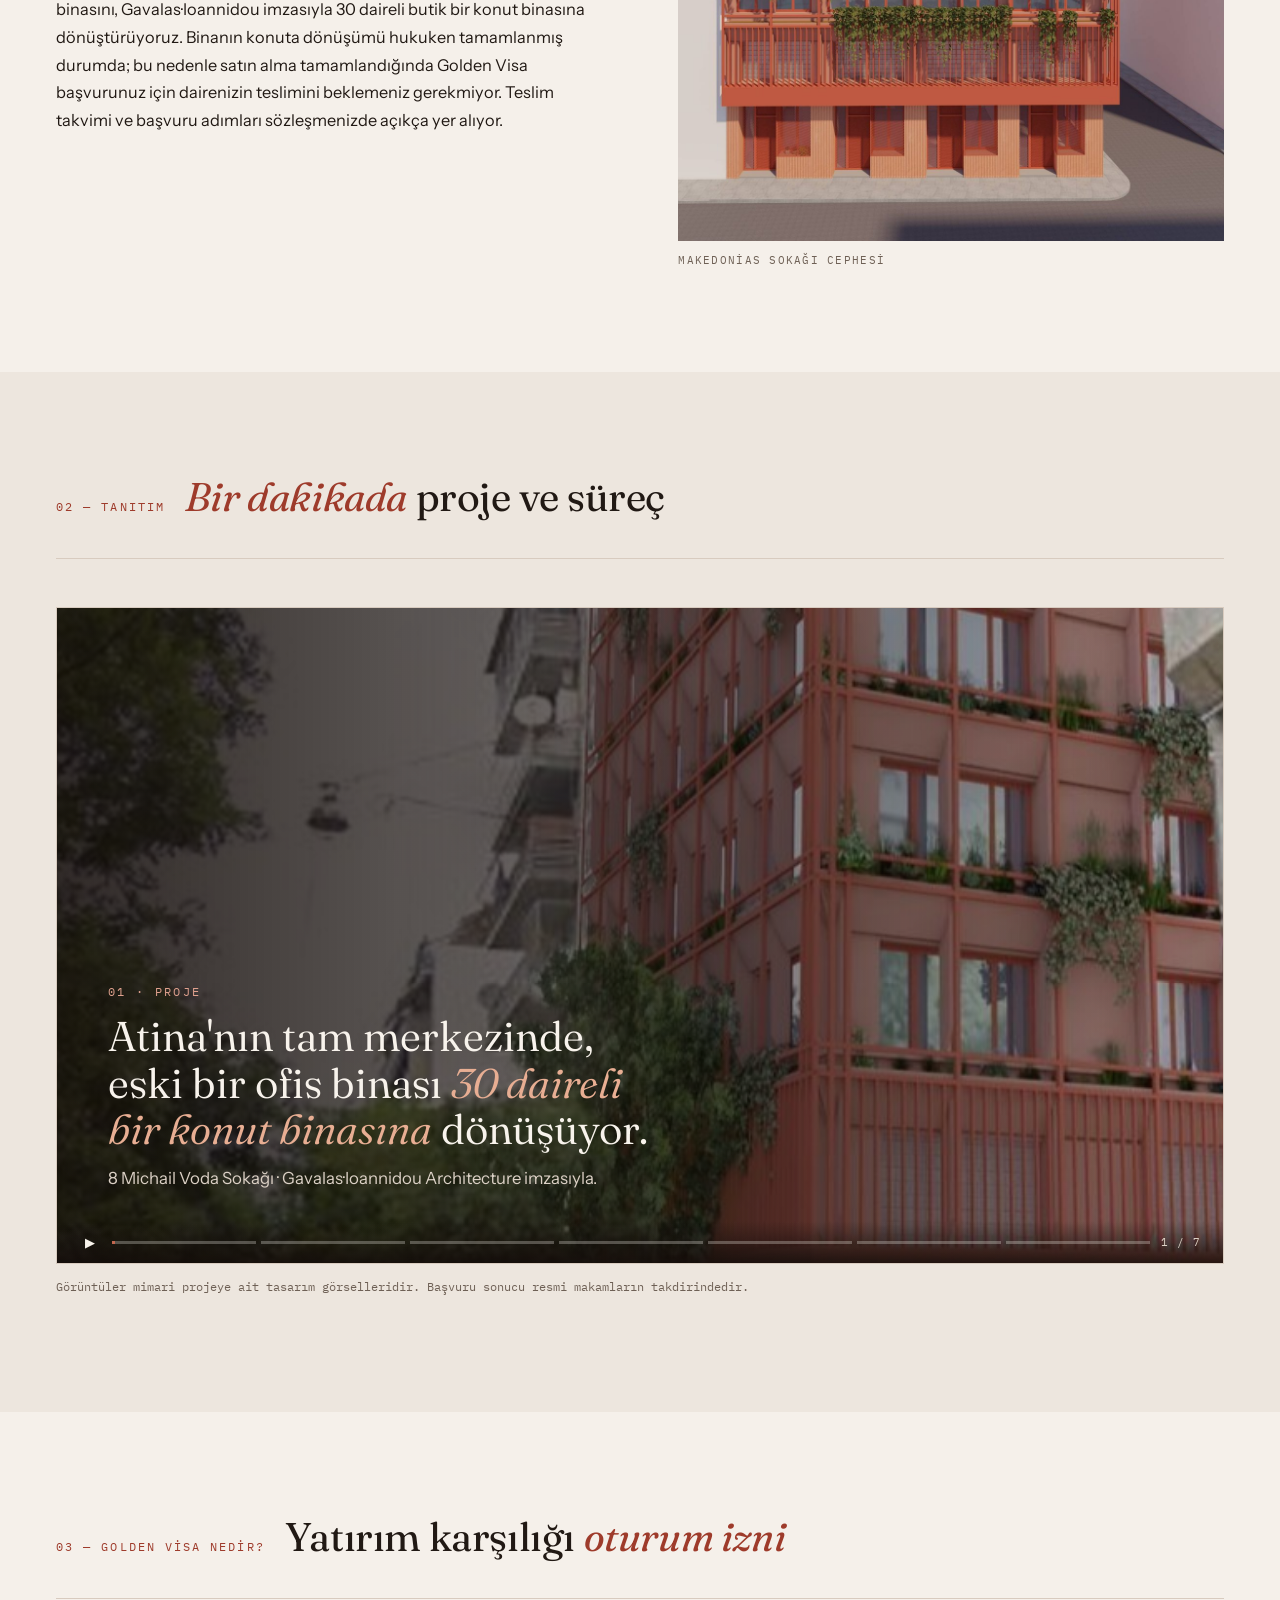
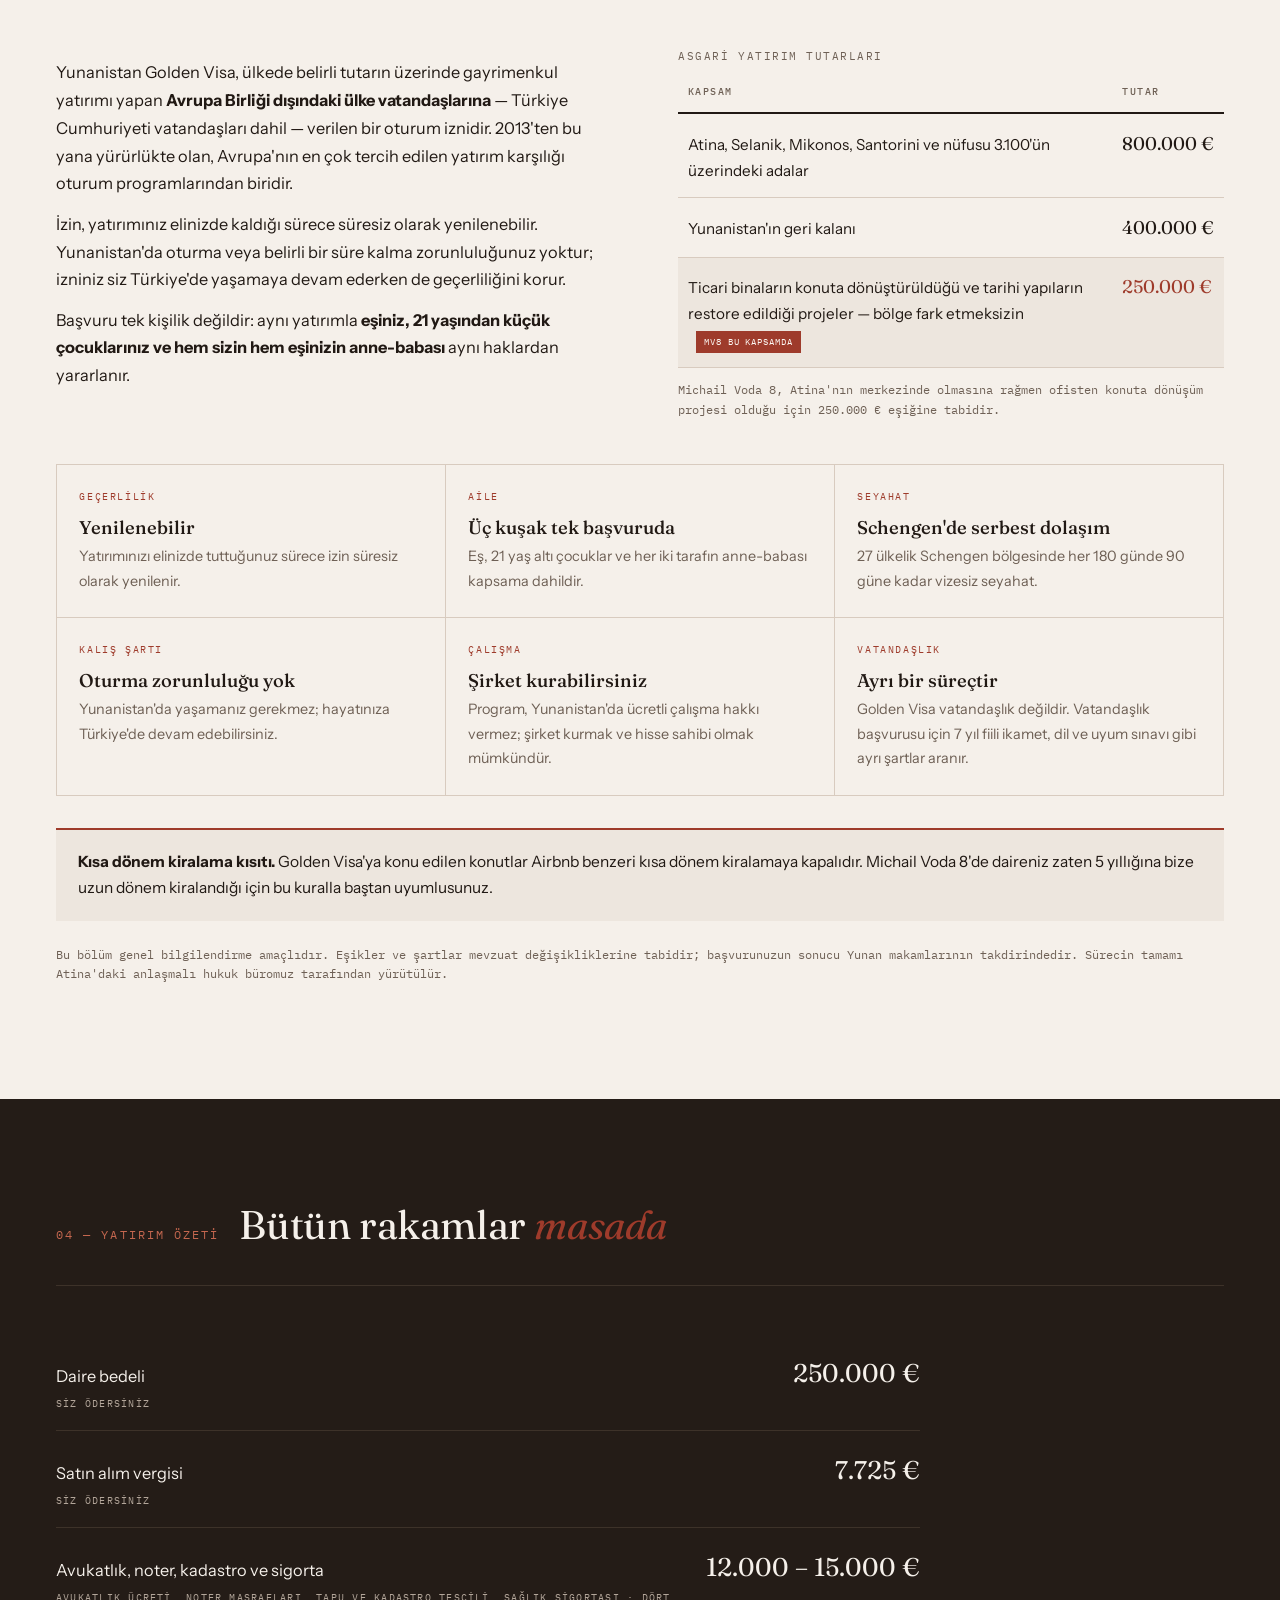
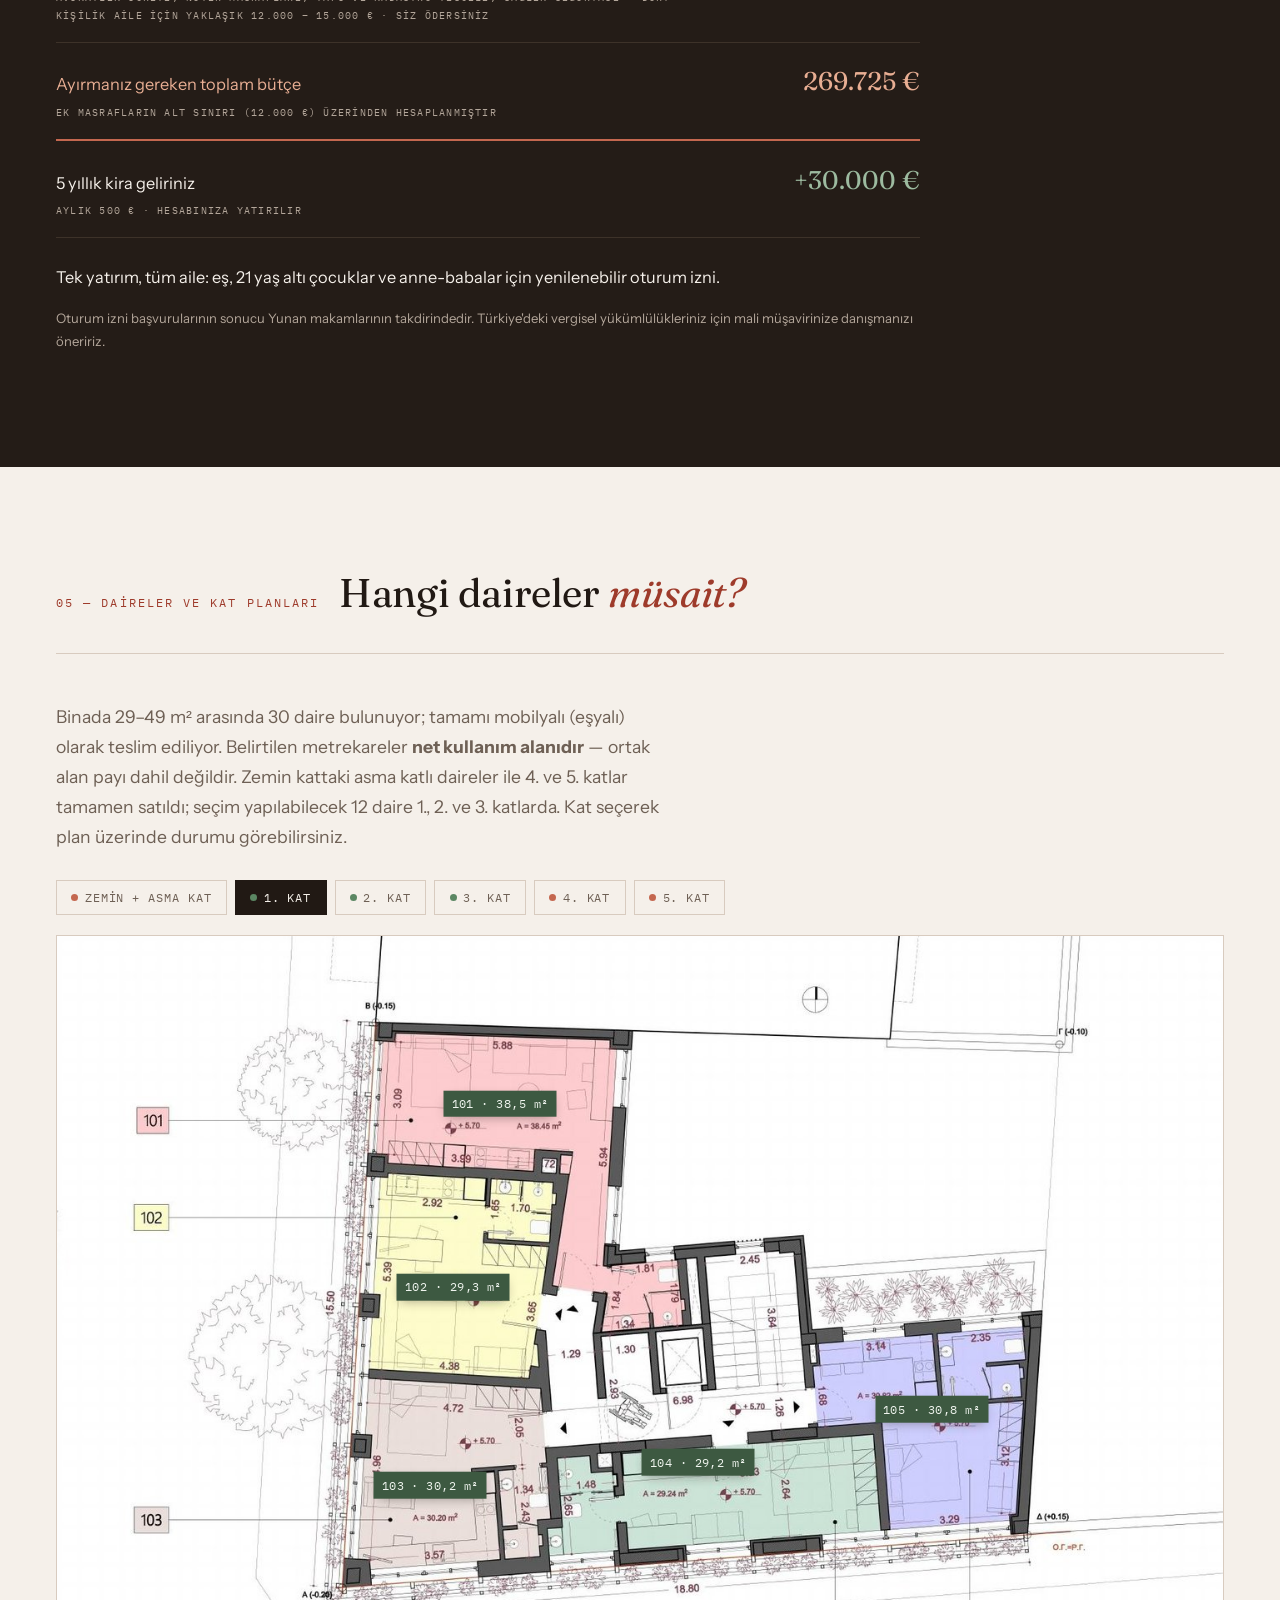
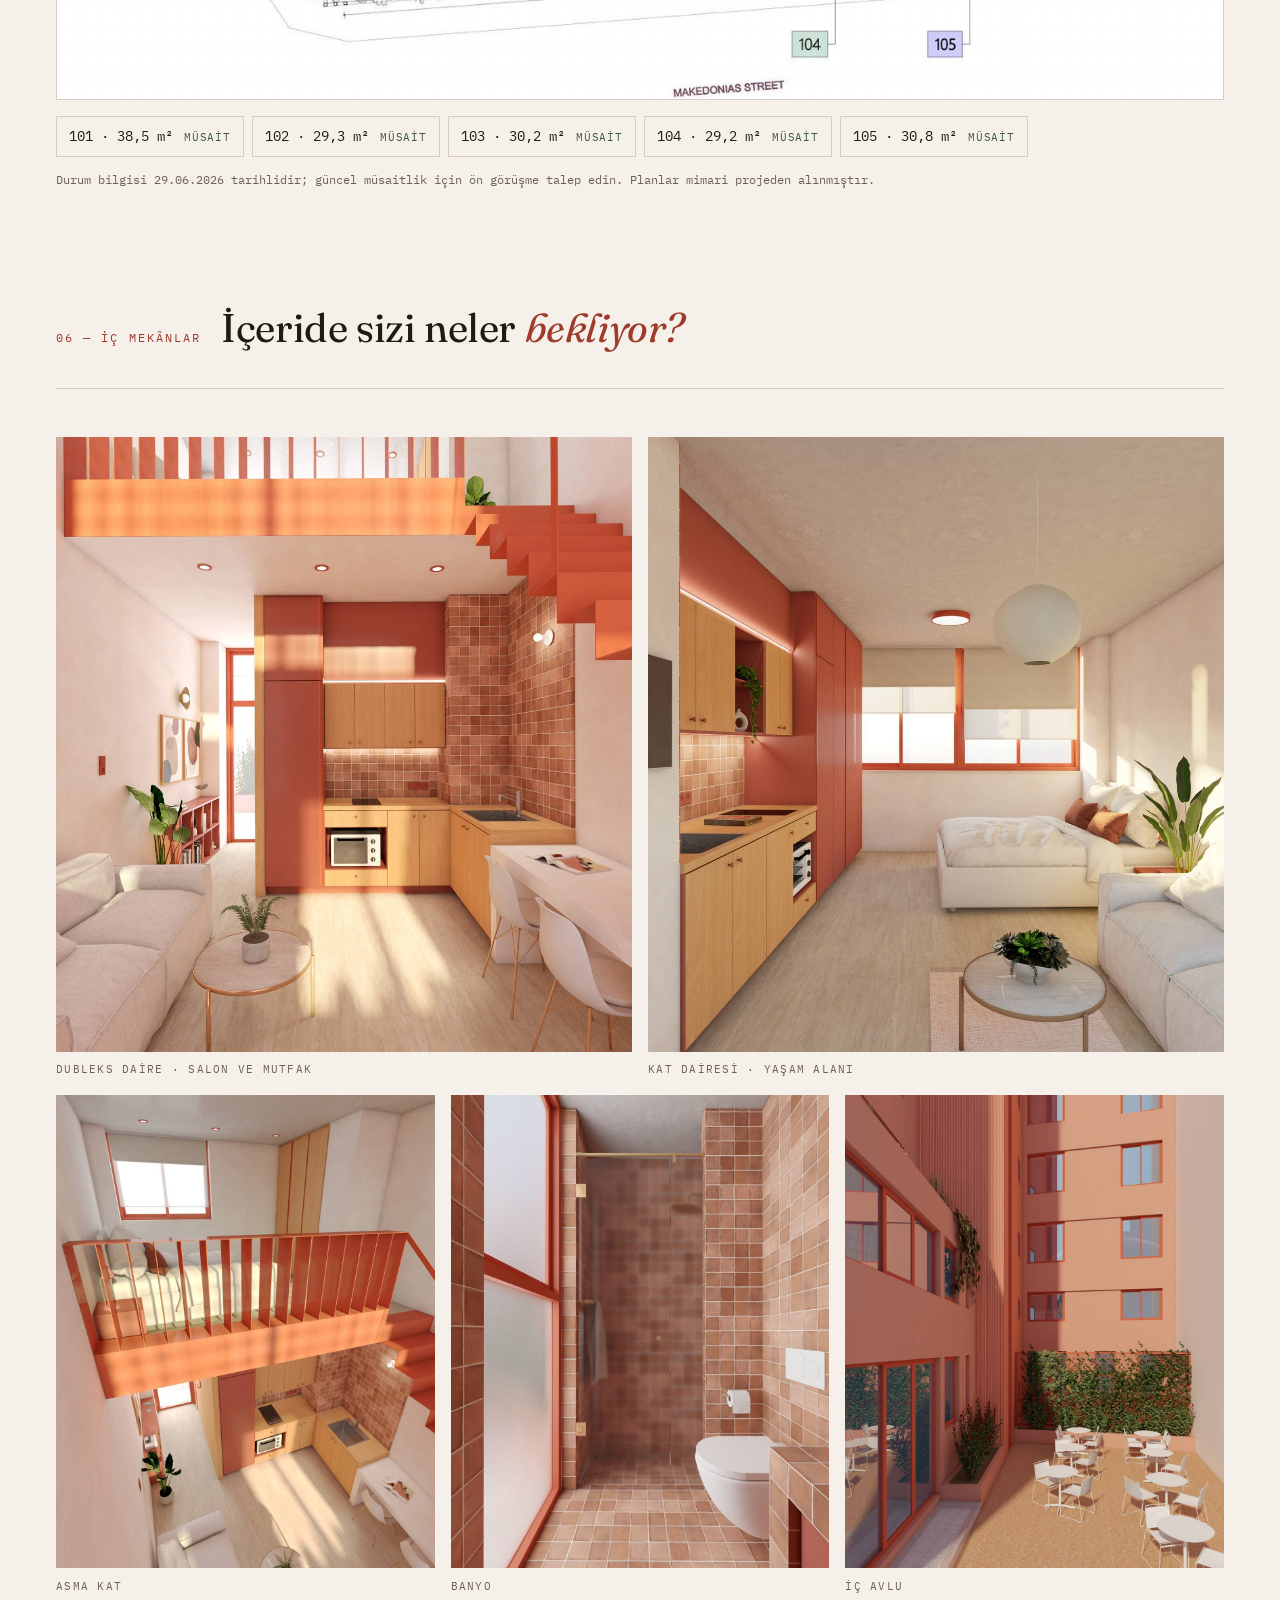
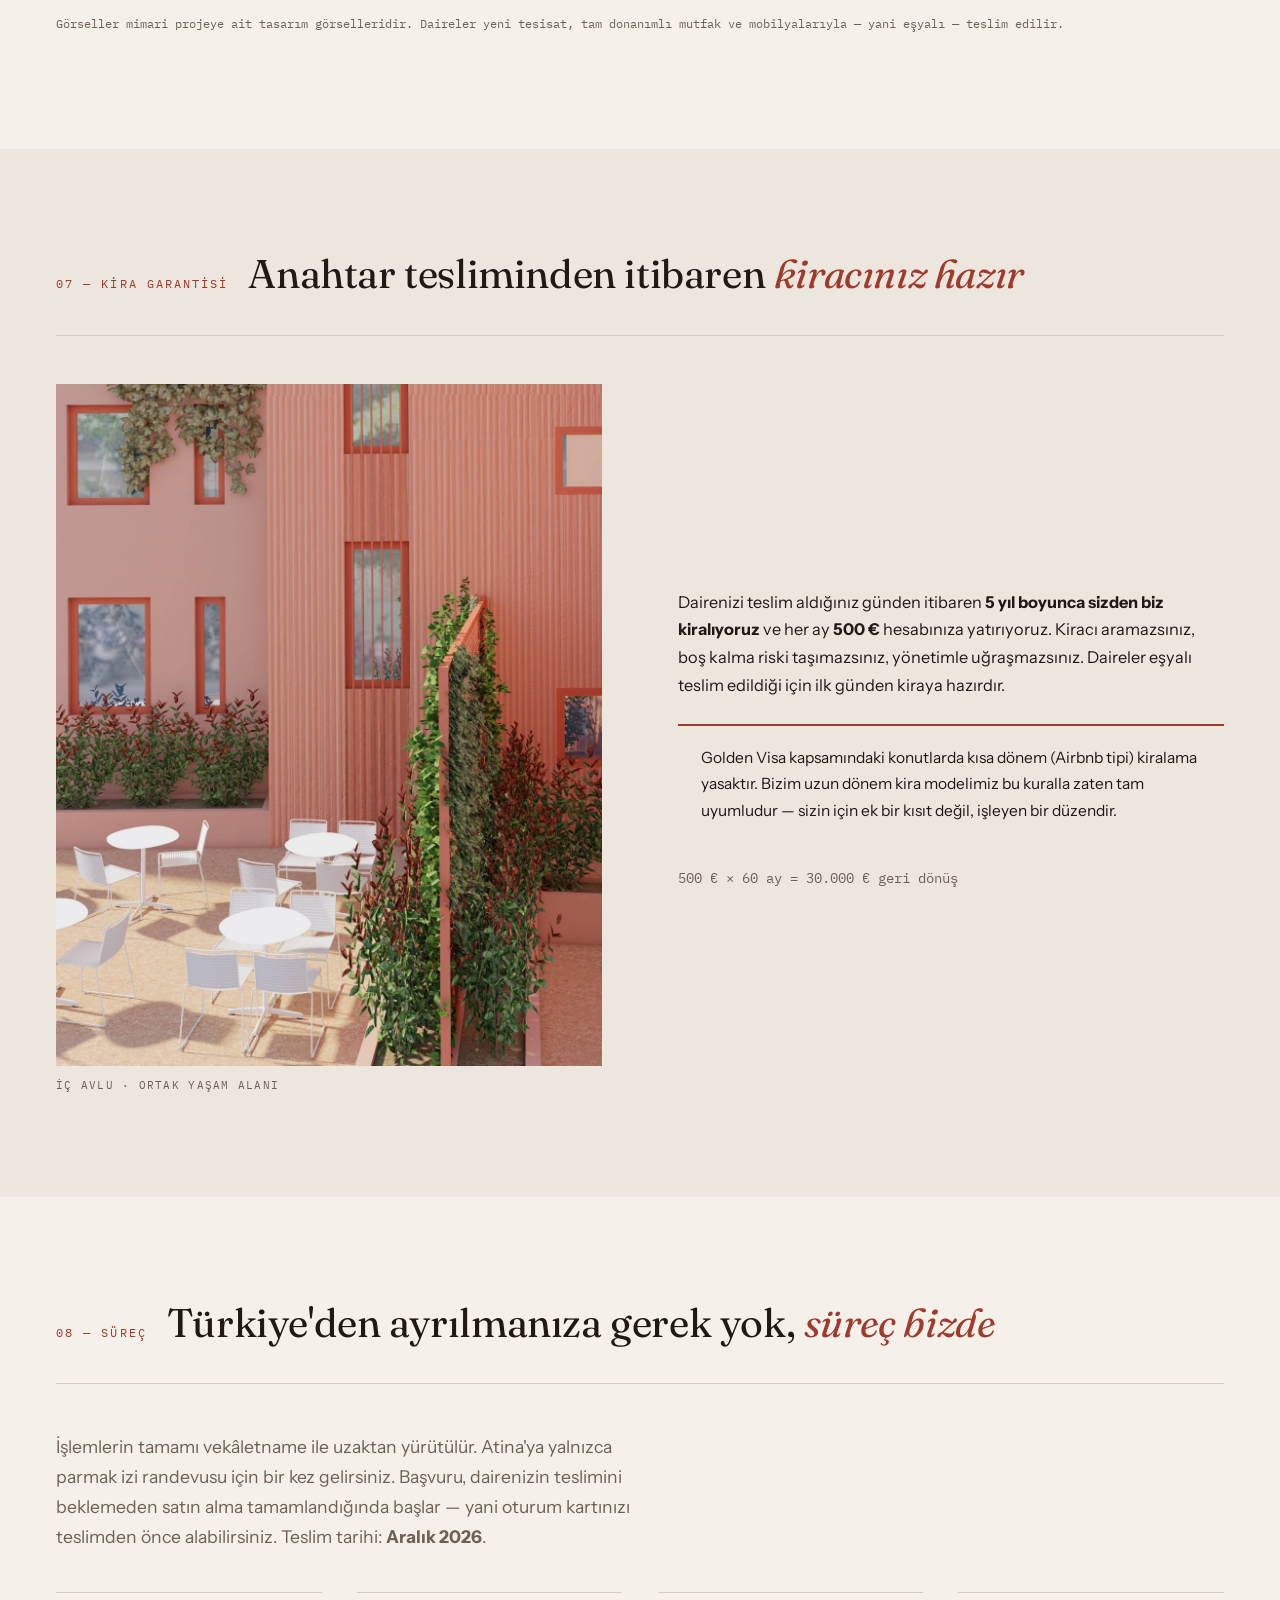
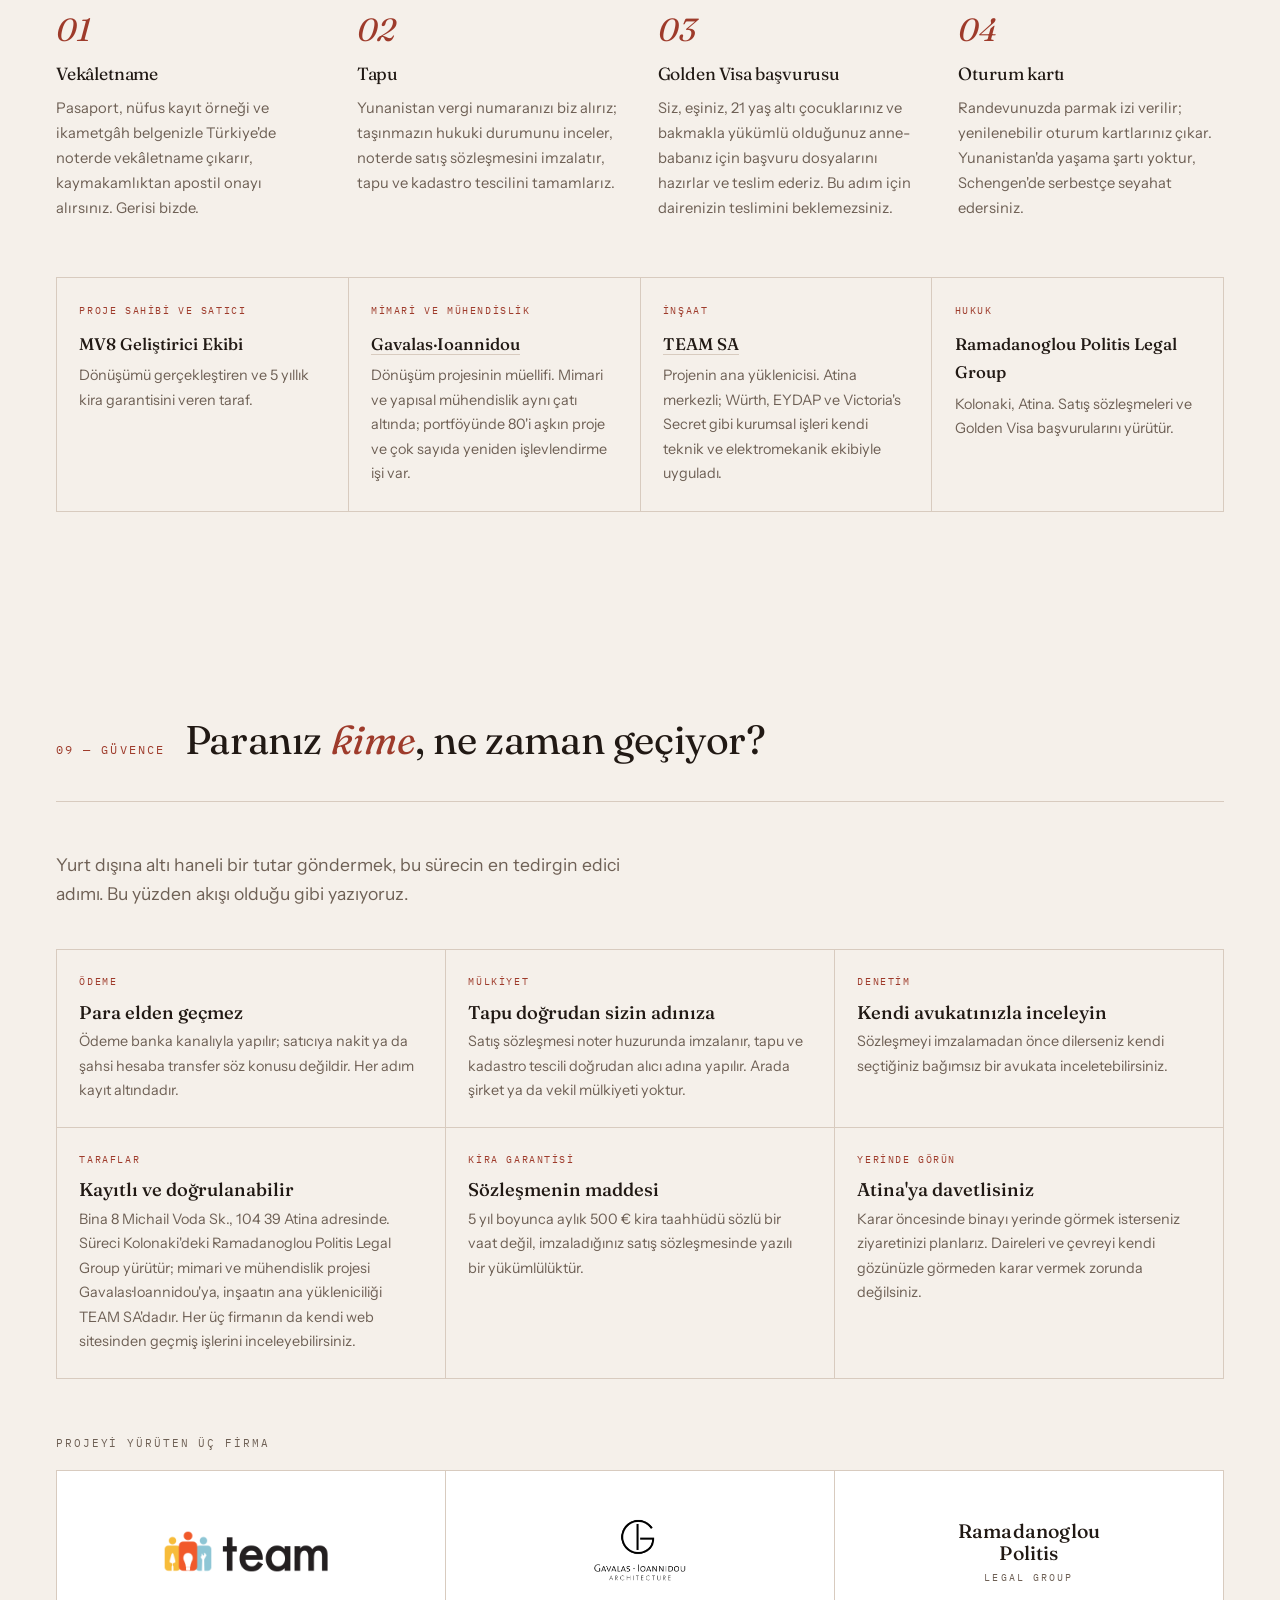
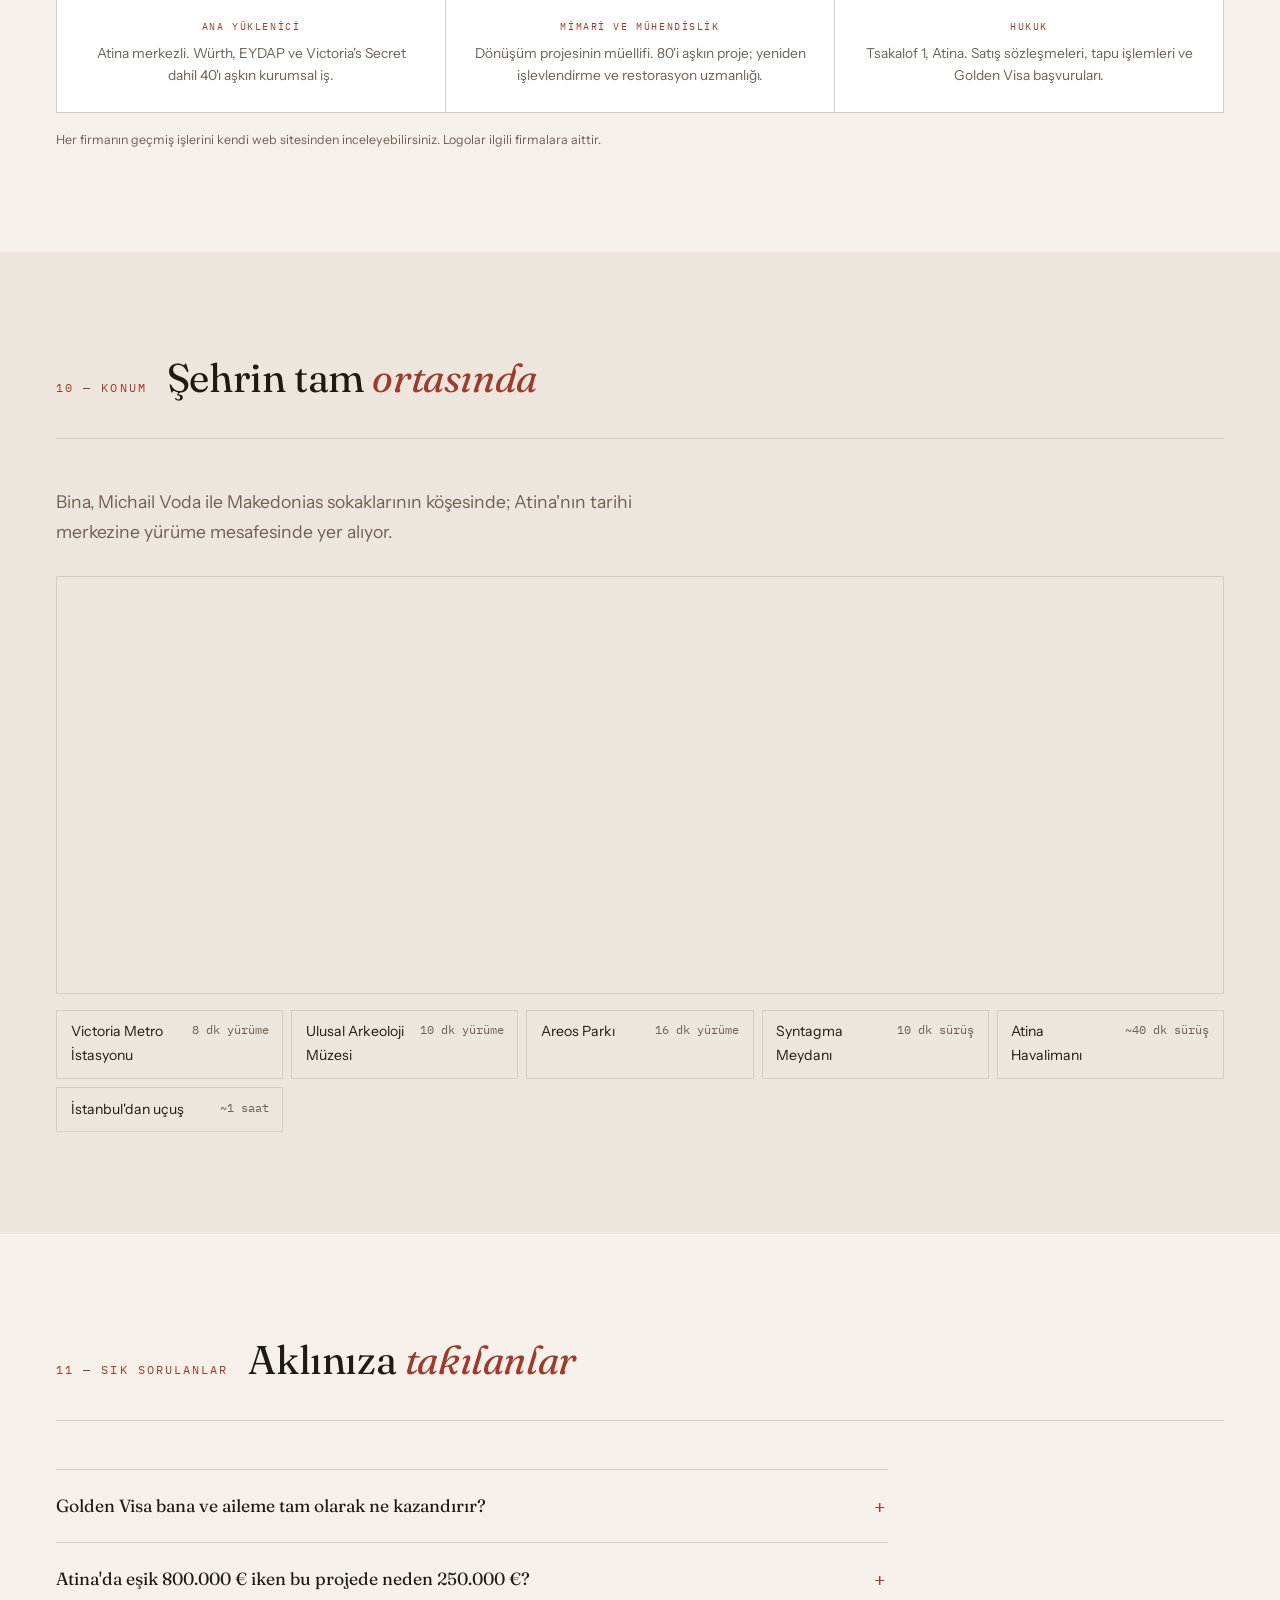
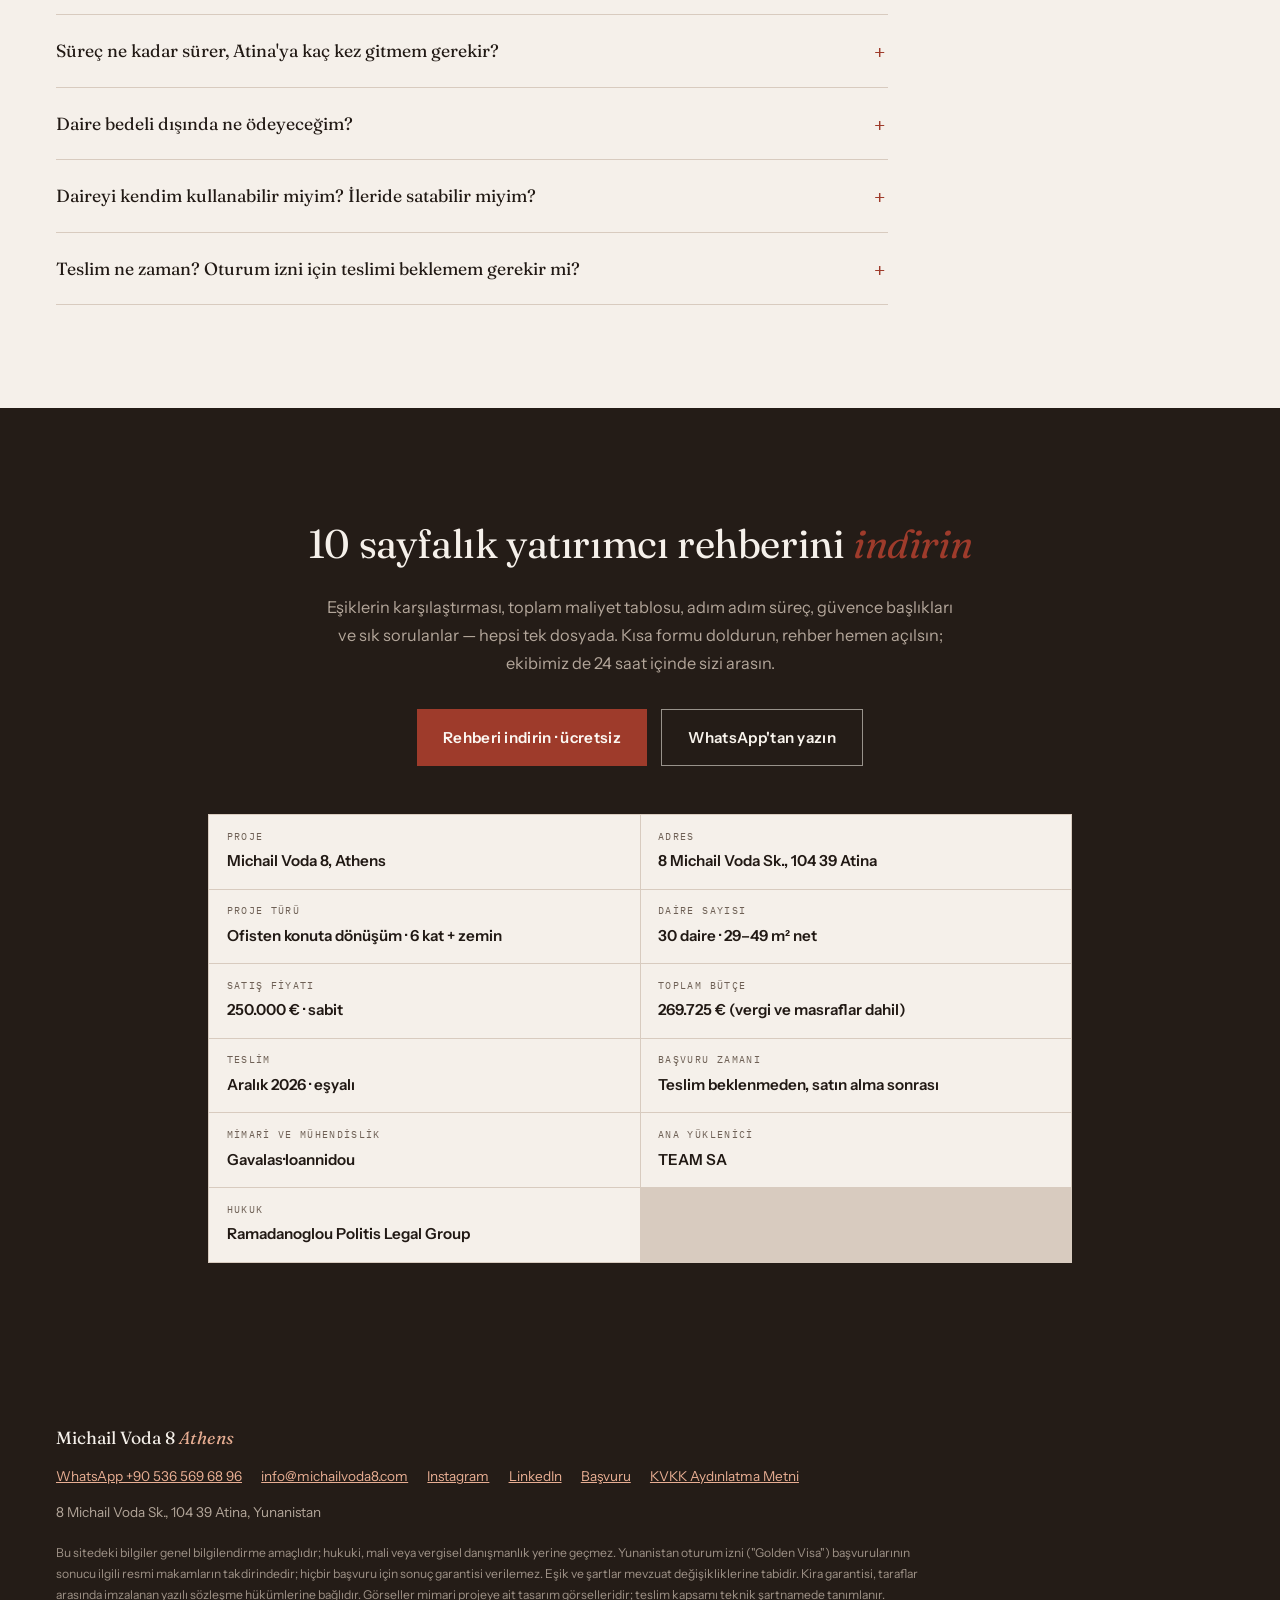
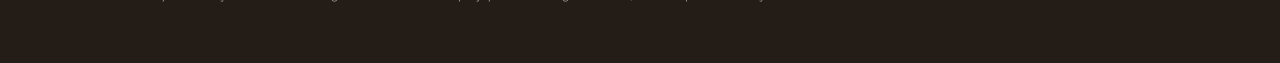
==== commit fef53e48: "Toplam bütçeyi 269.725 €'ya çek, kapanış masraflarını alıcı kalemine taşı Sitedeki ve rehberdeki top" ====
--- a/site/index.html
+++ b/site/index.html
@@ -212,8 +212,8 @@
     <div class="ledger">
       <div class="ledger-row"><div><span class="lbl">Daire bedeli</span><span class="who">Siz ödersiniz</span></div><span class="amt">250.000&nbsp;€</span></div>
       <div class="ledger-row"><div><span class="lbl">Satın alım vergisi</span><span class="who">Siz ödersiniz</span></div><span class="amt">7.725&nbsp;€</span></div>
-      <div class="ledger-row total"><div><span class="lbl">Ayırmanız gereken toplam bütçe</span></div><span class="amt">257.725&nbsp;€</span></div>
-      <div class="ledger-row plus"><div><span class="lbl">Avukatlık, noter, kadastro ve sigorta</span><span class="who">Avukatlık ücreti, noter masrafları, tapu ve kadastro tescili, sağlık sigortası · dört kişilik aile için yaklaşık 13.500&nbsp;€ · satıcı karşılar</span></div><span class="amt">+&nbsp;12.000&nbsp;–&nbsp;15.000&nbsp;€</span></div>
+      <div class="ledger-row"><div><span class="lbl">Avukatlık, noter, kadastro ve sigorta</span><span class="who">Avukatlık ücreti, noter masrafları, tapu ve kadastro tescili, sağlık sigortası · dört kişilik aile için yaklaşık 12.000&nbsp;–&nbsp;15.000&nbsp;€ · siz ödersiniz</span></div><span class="amt">12.000&nbsp;–&nbsp;15.000&nbsp;€</span></div>
+      <div class="ledger-row total"><div><span class="lbl">Ayırmanız gereken toplam bütçe</span><span class="who">Ek masrafların alt sınırı (12.000&nbsp;€) üzerinden hesaplanmıştır</span></div><span class="amt">269.725&nbsp;€</span></div>
       <div class="ledger-row plus"><div><span class="lbl">5 yıllık kira geliriniz</span><span class="who">Aylık 500&nbsp;€ · hesabınıza yatırılır</span></div><span class="amt">+30.000&nbsp;€</span></div>
     </div>
     <p style="margin-top:1.6rem; max-width:54rem;">Tek yatırım, tüm aile: eş, 21 yaş altı çocuklar ve anne-babalar için yenilenebilir oturum izni.</p>
@@ -291,7 +291,7 @@
     <div class="facts">
       <div class="fact"><span class="f-t">Ödeme</span><b>Para elden geçmez</b><p>Ödeme banka kanalıyla yapılır; satıcıya nakit ya da şahsi hesaba transfer söz konusu değildir. Her adım kayıt altındadır.</p></div>
       <div class="fact"><span class="f-t">Mülkiyet</span><b>Tapu doğrudan sizin adınıza</b><p>Satış sözleşmesi noter huzurunda imzalanır, tapu ve kadastro tescili doğrudan alıcı adına yapılır. Arada şirket ya da vekil mülkiyeti yoktur.</p></div>
-      <div class="fact"><span class="f-t">Denetim</span><b>Kendi avukatınızla inceleyin</b><p>Sözleşmeyi imzalamadan önce dilerseniz kendi seçtiğiniz bağımsız bir avukata inceletebilirsiniz. Avukatlık masrafını zaten biz karşılıyoruz.</p></div>
+      <div class="fact"><span class="f-t">Denetim</span><b>Kendi avukatınızla inceleyin</b><p>Sözleşmeyi imzalamadan önce dilerseniz kendi seçtiğiniz bağımsız bir avukata inceletebilirsiniz.</p></div>
       <div class="fact"><span class="f-t">Taraflar</span><b>Kayıtlı ve doğrulanabilir</b><p>Bina 8 Michail Voda Sk., 104 39 Atina adresinde. Süreci Kolonaki'deki Ramadanoglou Politis Legal Group yürütür; mimari ve mühendislik projesi Gavalas·Ioannidou'ya, inşaatın ana yükleniciliği TEAM SA'dadır. Her üç firmanın da kendi web sitesinden geçmiş işlerini inceleyebilirsiniz.</p></div>
       <div class="fact"><span class="f-t">Kira garantisi</span><b>Sözleşmenin maddesi</b><p>5 yıl boyunca aylık 500 € kira taahhüdü sözlü bir vaat değil, imzaladığınız satış sözleşmesinde yazılı bir yükümlülüktür.</p></div>
       <div class="fact"><span class="f-t">Yerinde görün</span><b>Atina'ya davetlisiniz</b><p>Karar öncesinde binayı yerinde görmek isterseniz ziyaretinizi planlarız. Daireleri ve çevreyi kendi gözünüzle görmeden karar vermek zorunda değilsiniz.</p></div>
@@ -357,7 +357,7 @@
       </details>
       <details>
         <summary>Daire bedeli dışında ne ödeyeceğim?</summary>
-        <p>Yalnızca satın alım vergisini: 7.725 €. Böylece ayırmanız gereken toplam bütçe 257.725 € olur. Avukatlık, noter, kadastro ve sigorta masrafları — piyasada 12.000 ile 15.000 € arasında tutan bu kalemler — bize aittir. Başvuru dosyalarının hazırlanması, resmi harçların takibi, randevuların ayarlanması ve oturum kartlarınız elinize geçene kadar sürecin yönetimi de bu kapsamdadır.</p>
+        <p>Satın alım vergisini (7.725 €) ve kapanış masraflarını: avukatlık ücreti, noter masrafları, tapu ve kadastro tescili ile sağlık sigortası. Dört kişilik bir aile için bu kalemler yaklaşık 12.000 – 15.000 € tutar. Böylece ayırmanız gereken toplam bütçe 269.725 € olur; bu rakam ek masrafların alt sınırı (12.000 €) üzerinden hesaplanmıştır. Başvuru dosyalarının hazırlanması, resmi harçların takibi, randevuların ayarlanması ve oturum kartlarınız elinize geçene kadar sürecin yönetimi bizdedir.</p>
       </details>
       <details>
         <summary>Daireyi kendim kullanabilir miyim? İleride satabilir miyim?</summary>
@@ -385,7 +385,7 @@
       <div><span>Proje türü</span><b>Ofisten konuta dönüşüm · 6 kat + zemin</b></div>
       <div><span>Daire sayısı</span><b>30 daire · 29–49 m² net</b></div>
       <div><span>Satış fiyatı</span><b>250.000 € · sabit</b></div>
-      <div><span>Toplam bütçe</span><b>257.725 € (vergi dahil)</b></div>
+      <div><span>Toplam bütçe</span><b>269.725 € (vergi ve masraflar dahil)</b></div>
       <div><span>Teslim</span><b>Aralık 2026 · eşyalı</b></div>
       <div><span>Başvuru zamanı</span><b>Teslim beklenmeden, satın alma sonrası</b></div>
       <div><span>Mimari ve mühendislik</span><b>Gavalas·Ioannidou</b></div>
